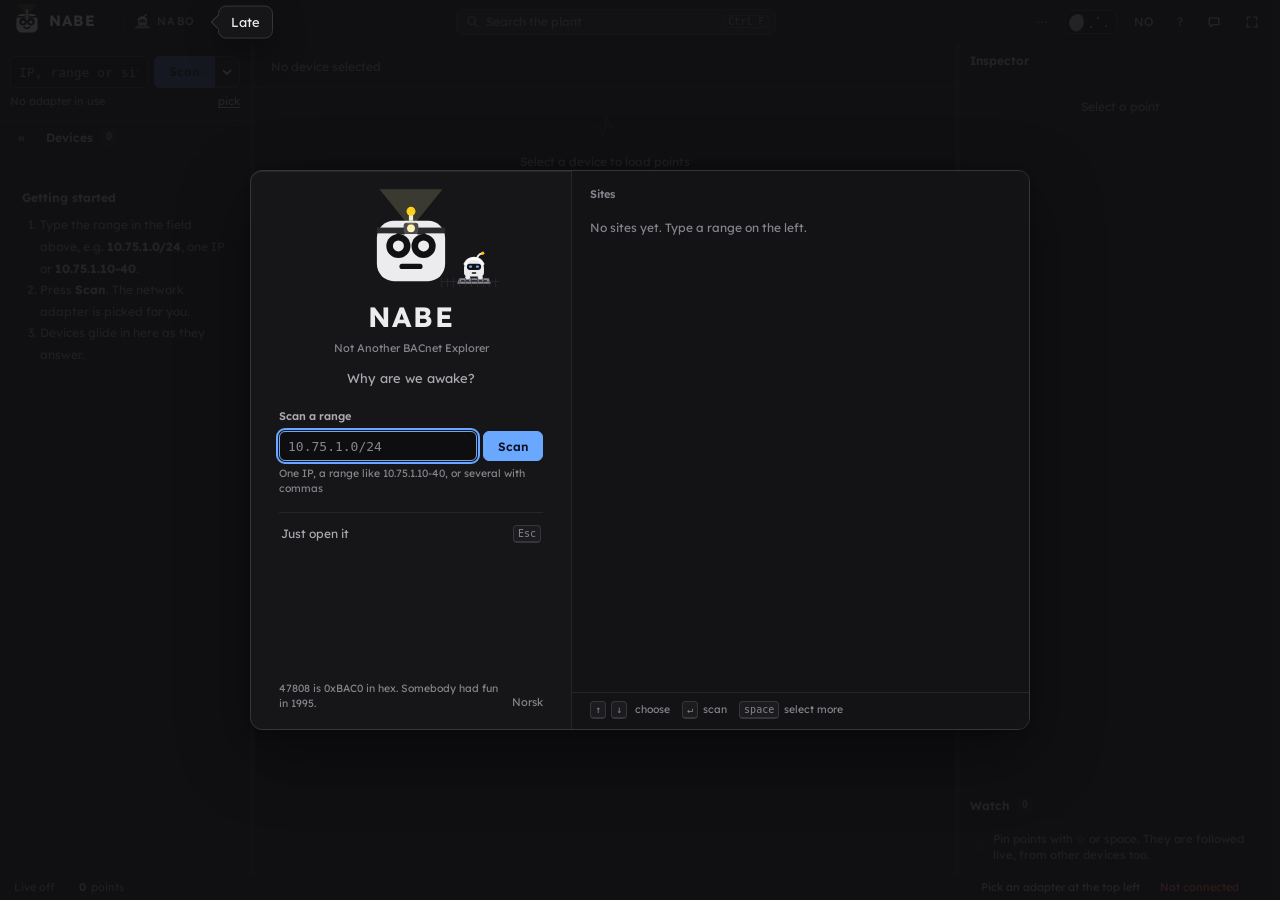
==== index.html @ 27b3718e "NABE 2.29: aggregat som går utenfor driftstid (ukeprogram mot driftspunkter), døde punkter (verdi ue" ====
<!doctype html>
<html lang="no" class="levfarge">
<head>
<meta charset="UTF-8">
<meta name="viewport" content="width=device-width,initial-scale=1">
<title>NABE · Not Another BACnet Explorer</title>
<script>try{var p=JSON.parse(localStorage.getItem('nm-bacnet-prefs'))||{},r=document.documentElement,v=p.fargesyn&&p.fargesyn!=='normal';if(v)r.setAttribute('data-fargesyn',p.fargesyn);if(typeof p.former==='boolean'?p.former:v)r.setAttribute('data-former','')}catch(e){}</script>
<link rel="icon" href="data:image/svg+xml,%3Csvg%20xmlns%3D%22http%3A//www.w3.org/2000/svg%22%20viewBox%3D%220%200%2032%2032%22%3E%3Cline%20x1%3D%2216%22%20y1%3D%226%22%20x2%3D%2216%22%20y2%3D%222.6%22%20stroke%3D%22%23ececee%22%20stroke-width%3D%221.6%22/%3E%3Ccircle%20cx%3D%2216%22%20cy%3D%222.4%22%20r%3D%221.9%22%20fill%3D%22%23ffc900%22/%3E%3Crect%20x%3D%223%22%20y%3D%226%22%20width%3D%2226%22%20height%3D%2223%22%20rx%3D%226.5%22%20fill%3D%22%23ececee%22/%3E%3Ccircle%20cx%3D%2211.2%22%20cy%3D%2215.6%22%20r%3D%224.6%22%20fill%3D%22%23111113%22/%3E%3Ccircle%20cx%3D%2220.8%22%20cy%3D%2215.6%22%20r%3D%224.6%22%20fill%3D%22%23111113%22/%3E%3Ccircle%20cx%3D%2211.2%22%20cy%3D%2212.9%22%20r%3D%222.1%22%20fill%3D%22%23ececee%22/%3E%3Ccircle%20cx%3D%2220.8%22%20cy%3D%2212.9%22%20r%3D%222.1%22%20fill%3D%22%23ececee%22/%3E%3Cline%20x1%3D%2212.6%22%20y1%3D%2223.4%22%20x2%3D%2219.4%22%20y2%3D%2223.4%22%20stroke%3D%22%23111113%22%20stroke-width%3D%222%22%20stroke-linecap%3D%22round%22/%3E%3C/svg%3E">
<link rel="stylesheet" href="/nabe.css">
</head>
<body>
<div id="linjelag" aria-hidden="true"></div>
<div class="app">

  <!-- Behind everything: the picture, then a dimming layer over it. Both are
       empty until the user puts something there. -->
  <div id="flylag" hidden></div>
  <div id="himmel" hidden>
    <div class="skjaer"></div>
    <div class="stjerner"></div>
    <div class="kropp"></div>
  </div>
  <div id="bgLag" hidden></div>
  <div id="bgScrim" hidden></div>

  <header class="topbar">
    <a class="brand" id="brandLink">
      <!-- The logo is injected by app.js only after /logo is confirmed to
           exist (drop logo.svg or logo.png next to server.py). Embedding
           the <img> here instead would flash its alt text whenever no file
           is installed. -->
      <span id="brandMark" class="brand-mark nabe-mark" title="Not Another BACnet Explorer"><svg class="nabe" viewBox="0 0 32 32" width="26" height="26" aria-hidden="true">
        <line x1="16" y1="6" x2="16" y2="2.6" class="nabe-ant"/>
        <circle cx="16" cy="2.4" r="1.7" class="nabe-led"/>
        <rect x="3" y="6" width="26" height="23" rx="6.5" class="nabe-boks"/>
        <g class="nabe-oyne">
          <circle cx="11.2" cy="15.6" r="4.6" class="nabe-oye"/>
          <circle cx="20.8" cy="15.6" r="4.6" class="nabe-oye"/>
          <g class="nabe-pupiller"><circle cx="11.2" cy="15.6" r="2.1"/><circle cx="20.8" cy="15.6" r="2.1"/></g>
          <ellipse cx="11.2" cy="15.6" rx="4.9" ry="4.9" class="nabe-lokk-v"/>
          <ellipse cx="20.8" cy="15.6" rx="4.9" ry="4.9" class="nabe-lokk-h"/>
        </g>
        <path d="M11 11.2 Q11.2 10.4 13.2 10.6 M18.8 10.6 Q20.8 10.4 21 11.2" class="nabe-lokk"/>
        <g class="nabe-briller"><rect x="5.6" y="12" width="9.6" height="6.4" rx="2.4"/><rect x="16.8" y="12" width="9.6" height="6.4" rx="2.4"/><rect x="15" y="13.6" width="2" height="1.2"/></g>
        <path d="M27.2 9.2 Q28.6 11.4 27.2 12.2 Q25.8 11.4 27.2 9.2 Z" class="nabe-svette"/>
        <path d="M12.6 23.4 Q16 23.4 19.4 23.4" class="nabe-munn"/>
        <text x="25" y="5" class="nabe-z">z</text>
        <g class="nabe-orer"><ellipse cx="11" cy="2.6" rx="1.9" ry="4.4" fill="var(--fg)"/><ellipse cx="21" cy="2.6" rx="1.9" ry="4.4" fill="var(--fg)"/><ellipse cx="11" cy="2.9" rx=".9" ry="3" fill="#f4a7b9"/><ellipse cx="21" cy="2.9" rx=".9" ry="3" fill="#f4a7b9"/></g>
        <g class="nabe-hatt"><path d="M10.5 7.2 L16 -2.4 L21.5 7.2 Z" fill="#6aa7ff"/><circle cx="16" cy="-2.6" r="1.4" fill="#ffc900"/><path d="M12.4 4.4 L19.6 4.4" stroke="#ffc900" stroke-width=".9"/></g>
        <g class="nabe-lue"><path d="M6 8.4 Q14 -3 25.6 7.2 Z" fill="#d8262e"/><rect x="5" y="7" width="22" height="2.6" rx="1.3" fill="#f2f2f2"/><circle cx="25.8" cy="6.2" r="1.8" fill="#f2f2f2"/></g>
        <g class="nabe-flagg"><rect x="16" y="0" width="7.6" height="5.2" fill="#ba0c2f"/><rect x="18.1" y="0" width="1.6" height="5.2" fill="#fff"/><rect x="16" y="1.8" width="7.6" height="1.6" fill="#fff"/><rect x="18.5" y="0" width=".8" height="5.2" fill="#00205b"/><rect x="16" y="2.2" width="7.6" height=".8" fill="#00205b"/></g>
        <g class="nabe-hoggtenner"><path d="M13.6 23.6 L14.4 25.6 L15.2 23.6 Z M16.8 23.6 L17.6 25.6 L18.4 23.6 Z" fill="var(--bg)"/></g>
        <path d="M7.8 17 Q11.2 12.4 14.6 17 M17.4 17 Q20.8 12.4 24.2 17" class="nabe-glad"/>
        <path d="M17.4 16.2 Q20.8 13.2 24.2 16.2" class="nabe-vinkoye"/>
        <g class="nabe-kinn"><ellipse cx="6.8" cy="21.4" rx="1.9" ry="1.1"/><ellipse cx="25.2" cy="21.4" rx="1.9" ry="1.1"/></g>
        <path d="M27 1.6 C27 0 24.8 -.2 24.8 1.4 C24.8 2.8 27 4 27 4.6 C27 4 29.2 2.8 29.2 1.4 C29.2 -.2 27 0 27 1.6 Z" class="nabe-hjerte"/>
        <text x="24" y="10" class="nabe-note">♪</text>
        <path d="M12.2 1.2 Q16 -2.6 19.8 1.2 M9.6 -.6 Q16 -6.4 22.4 -.6" class="nabe-radio"/>
        <circle cx="16" cy="24.4" r="2.6" class="nabe-tyggis"/>
        <text x="9" y="4" class="nabe-bit nabe-bit-a">0</text><text x="20.5" y="4" class="nabe-bit nabe-bit-b">1</text>
        <g class="nabe-stjerner"><path d="M5 3 L5.6 4.4 L7 5 L5.6 5.6 L5 7 L4.4 5.6 L3 5 L4.4 4.4 Z"/><path d="M27 3 L27.6 4.4 L29 5 L27.6 5.6 L27 7 L26.4 5.6 L25 5 L26.4 4.4 Z"/></g>
      </svg></span>
      <span class="brand-text"><b>NABE</b><span id="brandSub" hidden></span></span>
    </a>

    <div class="spacer"></div>
    <button type="button" id="tbSok" class="tb-sok" title="Søk i alle punkter på alle enheter som er lest (Ctrl+F)">
      <svg viewBox="0 0 16 16" aria-hidden="true"><circle cx="7" cy="7" r="4.6"/><path d="M10.4 10.4 L14 14"/></svg>
      <span class="tb-sok-tekst">Søk i anlegget</span><kbd>Ctrl F</kbd></button>
    <div class="spacer"></div>


    <div class="menu">
      <button id="toolsBtn" class="btn btn-icon" title="Mer">⋯</button>
      <!-- Commands only. Everything that changes how the tool behaves from now
           on lives in Innstillinger, because a dropdown you reopen to flip a
           switch is a settings window wearing the wrong clothes - and mixing
           the two is what made this list fourteen items long. -->
      <div id="toolsPop" class="menu-pop menu-right menu-to" hidden>
        <div class="menu-kol">
          <div class="menu-gruppe">Verktøy</div>
          <button id="oversiktBtn" class="menu-item">Anleggsoversikt…</button>
          <button id="besokBtn" class="menu-item">Siden sist…</button>
          <button id="rapportBtn" class="menu-item">Besøksrapport…</button>
          <button id="satBtn" class="menu-item">Idriftsettelse…</button>
          <button id="avvikBtn" class="menu-item">Avvik fra settpunkt…</button>
          <button id="forslagBtn" class="menu-item">Forslag til service…</button>
          <button id="schBtn" class="menu-item">Ukeprogram…</button>
          <button id="cmpBtn" class="menu-item">Sammenlign to enheter…</button>
          <button id="diagBtn" class="menu-item">Sjekk en adresse…<span class="menu-hint">Ctrl+D</span></button>
        </div>
        <div class="menu-kol">
          <div class="menu-gruppe">Overvåk</div>
          <button id="opptakBtn" class="menu-item">Opptak av punkter…</button>
          <button id="bakoverBtn" class="menu-item">Se bakover…</button>
          <button id="alarmhistBtn" class="menu-item">Mest alarmerende…</button>
          <button id="trafikkBtn" class="menu-item">Trafikklogg…</button>
          <button id="modbusBtn" class="menu-item">Modbus…</button>
          <button id="knxBtn" class="menu-item">KNX…</button>
          <div class="menu-gruppe menu-gruppe-2">Nett</div>
          <button id="kartBtn" class="menu-item">Topologi…</button>
          <button id="rescanNow" class="menu-item">Søk etter enheter nå</button>
          <button id="reconnBtn" class="menu-item" title="Binder hvert kort som er i bruk på nytt, uten å miste de andre anleggene">Koble til på nytt</button>
        </div>
        <div class="menu-fot">
          <button id="wlogBtn" class="menu-item">Skrivelogg</button>
          <button id="simBtn" class="menu-item">Simulator…</button>
          <button id="stotteBtn" class="menu-item">Støttepakke…</button>
          <button id="colsBtn" class="menu-item">Kolonner…</button>
          <button id="gardBtn" class="menu-item" title="Klær til NABE og NABO, låst opp av arbeid">Garderobe…</button>
          <button id="temaBtn" class="menu-item menu-tung">Innstillinger…<span class="menu-hint">Ctrl+,</span></button>
        </div>
      </div>
    </div>
    <button id="themeBtn" class="theme-tgl" title="Bytt mellom mørk og lys visning" aria-label="Bytt visning"><i></i></button>
    <button id="langBtn" class="btn btn-icon" title="Switch to English" aria-label="Switch to English">EN</button>
    <button id="helpBtn" class="btn btn-icon" title="Hurtigtaster">?</button>
    <button id="sporBtn" class="btn btn-icon" title="Spør NABE (Ctrl+J)"><svg viewBox="0 0 16 16" aria-hidden="true"><path d="M2.5 3.5h11v7.5H7l-3 2.5V11H2.5z"/></svg></button>
    <button id="fullBtn" class="btn btn-icon" title="Fullskjerm (F11)" aria-pressed="false"><svg viewBox="0 0 16 16" aria-hidden="true"><path class="full-ut" d="M2.5 6V2.5H6M10 2.5h3.5V6M13.5 10v3.5H10M6 13.5H2.5V10"/><path class="full-inn" d="M6 2.5V6H2.5M13.5 6H10V2.5M10 13.5V10h3.5M2.5 10H6v3.5"/></svg></button>
  </header>

  <!-- Weekly schedule, laid out like a Niagara scheduler -->
  <div id="schOverlay" class="gs-overlay" role="dialog" aria-modal="true" hidden>
    <div class="gs-modal" style="max-width:1120px">
      <div class="gs-head">
        <span style="font-size:13px;font-weight:600">Ukeprogram</span>
        <span id="schCount" class="gs-meta" style="border:none;padding:0"></span>
        <button class="gs-close" style="margin-left:auto" onclick="closeSchedules()"><span class="lbl">Lukk</span> ✕</button>
      </div>
      <div id="schMeta" class="gs-meta"></div>
      <div class="sch-split">
        <div class="sch-side">
          <input id="schFilter" class="field sch-filter" type="search"
                 placeholder="Filtrer ur…" autocomplete="off">
          <div id="schTabs" class="sch-list"></div>
        </div>
        <div class="sch-main">
          <div id="schBody" class="gs-results sch-grid"></div>
          <div id="schEdit" class="wk-edit" hidden></div>
        </div>
      </div>
    </div>
  </div>

  <!-- EDE comparison result -->
  <div id="raportOverlay" class="gs-overlay" role="dialog" aria-modal="true" hidden>
    <div class="gs-modal" style="max-width:820px">
      <div class="gs-head">
        <span id="rapTittel" style="font-size:13px;font-weight:600">Rapport</span>
        <button class="btn" id="rapKopi" style="margin-left:auto">Kopier</button>
        <button class="gs-close" onclick="closeRapport()"><span class="lbl">Lukk</span> ✕</button>
      </div>
      <div id="rapBody" class="gs-results rapport"></div>
    </div>
  </div>

  <div id="cmpOverlay" class="gs-overlay" role="dialog" aria-modal="true" hidden>
    <div class="gs-modal" style="max-width:980px">
      <div class="gs-head">
        <span style="font-size:13px;font-weight:600">Sammenlikn to enheter</span>
        <button class="gs-close" style="margin-left:auto" onclick="closeSammenlign()"><span class="lbl">Lukk</span> ✕</button>
      </div>
      <div class="cmp-velg">
        <select id="cmpA" class="field"></select>
        <span class="cmp-mot">mot</span>
        <select id="cmpB" class="field"></select>
        <label class="cmp-bare"><input type="checkbox" id="cmpBareUlike" checked> Bare det som er ulikt</label>
      </div>
      <div id="cmpMeta" class="gs-meta"></div>
      <div id="cmpBody" class="gs-results"></div>
    </div>
  </div>

  <div id="edeOverlay" class="gs-overlay" role="dialog" aria-modal="true" hidden>
    <div class="gs-modal" style="max-width:860px">
      <div class="gs-head">
        <span style="font-size:13px;font-weight:600">EDE mot anlegg</span>
        <button class="gs-close" style="margin-left:auto" onclick="closeEde()"><span class="lbl">Lukk</span> ✕</button>
      </div>
      <div id="edeMeta" class="gs-meta"></div>
      <div id="edeBody" class="gs-results"></div>
    </div>
  </div>

  <!-- Search across every device opened this session -->
  <div id="cmdOverlay" class="gs-overlay" role="dialog" aria-modal="true" hidden>
    <div class="gs-modal" style="max-width:560px">
      <div class="gs-head">
        <input id="cmdInput" class="gs-input" type="text" placeholder="Søk etter handling eller enhet…" autocomplete="off">
        <button class="gs-close" onclick="closeCmd()"><span class="lbl">Lukk</span> ✕</button>
      </div>
      <div id="cmdSeg" class="cmd-seg">
        <button class="cmd-segk sel" data-seg="alt">Alt</button>
        <button class="cmd-segk" data-seg="handling">Handlinger</button>
        <button class="cmd-segk" data-seg="punkt">Punkter</button>
        <button class="cmd-segk" data-seg="enhet">Enheter</button>
      </div>
      <div id="cmdList" class="cmd-list"></div>
      <div class="cmd-foot"><span><kbd>↑</kbd><kbd>↓</kbd> velg</span><span><kbd>Enter</kbd> kjør</span><span><kbd>Esc</kbd> lukk</span></div>
    </div>
  </div>

  <div id="colsOverlay" class="gs-overlay" role="dialog" aria-modal="true" hidden>
    <div class="gs-modal" style="max-width:380px">
      <div class="gs-head">
        <b style="font-size:13px">Kolonner</b>
        <button class="gs-close" onclick="closeCols()"><span class="lbl">Lukk</span> ✕</button>
      </div>
      <div class="gs-meta">Dra for å endre rekkefølge. Overskriftene i tabellen er uendret.</div>
      <div id="colsList" class="cols-list"></div>
      <div class="cols-foot">
        <span class="cols-hint">Punktnavn forkortes av/på i ⋯-menyen.</span>
        <button id="colsReset" class="btn">Tilbakestill</button>
      </div>
    </div>
  </div>

  <div id="gsOverlay" class="gs-overlay" role="dialog" aria-modal="true" hidden>
    <div class="gs-modal">
      <div class="gs-head">
        <input id="gsInput" class="gs-input" type="text" placeholder="Søk i punkter, enheter og handlinger…" autocomplete="off">
        <button class="gs-close" onclick="closeGlobal()"><span class="lbl">Lukk</span> ✕</button>
      </div>
      <div id="gsChips" class="gs-chips"></div>
      <div id="gsMeta" class="gs-meta"></div>
      <div id="gsResults" class="gs-results"></div>
    </div>
  </div>

  <!-- Zoom view: one value, readable from across a plant room while you
       stand at the panel. Borrowed from BACeye's "Zoom Display". -->
  <!-- Appearance -->
  <div id="temaOverlay" class="gs-overlay" role="dialog" aria-modal="true" hidden>
    <div class="gs-modal" style="max-width:760px">
      <div class="gs-head">
        <span style="font-size:13px;font-weight:600">Innstillinger</span>
        <span id="temaModus" class="gs-meta" style="border:none;padding:0"></span>
        <button class="gs-close" style="margin-left:auto" onclick="closeTema()"><span class="lbl">Lukk</span> ✕</button>
      </div>
      <div class="gs-meta">Endringer vises med en gang og lagres på denne maskinen. Lys og mørk visning huskes hver for seg.</div>
      <div class="sett-faner" role="tablist">
        <button class="sett-fane sel" data-fane="oppsett" role="tab">Oppsett</button>
        <button class="sett-fane" data-fane="utseende" role="tab">Utseende</button>
      </div>

      <!-- Moved here from the overflow menu, markup and ids intact so the
           existing handlers and state sync keep working untouched. What
           changed is that each one now has room to say what it does. -->
      <div id="settOppsett" class="gs-results" style="padding:14px">
        <div class="sett-gruppe"><div class="tema-tittel">Tabellen</div>
          <button id="denseBtn" class="sett-rad bryter" role="switch">Tett visning
            <small>Flere rader på skjermen, mindre luft</small>
            <span id="denseState" class="menu-state"></span></button>
          <button id="shortBtn" class="sett-rad bryter" role="switch">Forkort punktnavn
            <small>Skjuler den delen av navnet alle punkter deler</small>
            <span id="shortState" class="menu-state"></span></button>
          <button id="allTypesBtn" class="sett-rad bryter" role="switch">Objekttyper i tabellen
            <small>Ta med trendlogger, programmer og enhetsobjektet</small>
            <span id="allTypesState" class="menu-state"></span></button>
          <button id="flatBtn" class="sett-rad">Flat linje
            <small>Markerer analoge innganger som ikke har beveget seg</small>
            <span id="flatState" class="menu-state"></span></button>
        </div>
        <div class="sett-gruppe"><div class="tema-tittel">Enhetslista</div>
          <button id="groupBtn" class="sett-rad">Grupper enheter
            <small>Etter nett når flere er skannet, ellers etter leverandør</small>
            <span id="groupState" class="menu-state"></span></button>
          <button id="autoSokBtn" class="sett-rad bryter" role="switch">Søk ved oppstart
            <small>Skanner kabelen inn i anlegget, eller anlegget du var på sist, når NABE åpnes</small>
            <span id="autoSokState" class="menu-state"></span></button>
          <button id="kortAutoBtn" class="sett-rad bryter" role="switch">Velg nettverkskort automatisk
            <small>Hver adresse går ut av kortet den rutes gjennom, flere kort samtidig. Av: alt går ut av kortet du velger</small>
            <span id="kortAutoState" class="menu-state"></span></button>
          <button id="preBtn" class="sett-rad bryter" role="switch">Forhåndsles enheter
            <small>Leser de andre enhetene i bakgrunnen etter et skann</small>
            <span id="preState" class="menu-state"></span></button>
          <button id="rescanBtn" class="sett-rad bryter" role="switch">Overvåk nettet
            <small>Søker jevnlig etter enheter som faller inn og ut</small>
            <span id="rescanState" class="menu-state"></span></button>
        </div>
        <div class="sett-gruppe"><div class="tema-tittel">Bevegelse</div>
          <button id="motionBtn" class="sett-rad bryter" role="switch">Animasjoner
            <small>Menyer, dialoger, temabytte og NABE selv beveger seg. Følger
              Windows til du velger her</small>
            <span id="motionState" class="menu-state"></span></button>
          <button id="pekerBtn" class="sett-rad">Peker
            <small>Velg peker i garderoben</small>
            <span id="pekerState" class="menu-state"></span></button>
        </div>
        <div class="sett-gruppe ki-gruppe"><div class="tema-tittel">Lokal KI</div>
          <button id="kiBtn" class="sett-rad">Spør NABE med lokal KI
            <small>Formulerer svar ut fra oppslagsverket. Kjører på denne PC-en, og laster ned 5 GB</small>
            <span id="kiState" class="menu-state"></span></button>
        </div>
        <div class="sett-gruppe"><div class="tema-tittel">Skriving</div>
          <button id="roBtn" class="sett-rad bryter" role="switch">Lesemodus
            <small>Blokkerer all skriving til anlegget</small>
            <span id="roState" class="menu-state"></span></button>
        </div>
      </div>

      <div id="temaBody" class="gs-results" style="padding:14px" hidden></div>
      <div class="tema-foot">
        <span>
          <button class="btn" id="temaImport">Hent fra fil</button>
          <button class="btn" id="temaEksport">Lagre til fil</button>
        </span>
        <button class="btn" id="temaNullstill">Tilbakestill alt</button>
      </div>
    </div>
  </div>


  <div id="diagOverlay" class="gs-overlay" role="dialog" aria-modal="true" aria-label="Sjekk en adresse" hidden>
    <div class="gs-modal diag-modal">
      <div class="gs-head">
        <b>Sjekk en adresse</b>
        <button id="diagClose" class="gs-close" title="Lukk (Esc)">✕</button>
      </div>
      <div class="diag-topp">
        <input id="diagIp" class="field" placeholder="192.168.40.213"
               autocomplete="off" spellcheck="false"
               title="IP-adressen til enheten du står ved">
        <button id="diagKjor" class="btn primary">Sjekk</button>
      </div>
      <div id="diagSteg" class="diag-steg"></div>
      <div id="diagSvar" class="diag-svar" hidden></div>
    </div>
  </div>

  <div id="zoomOverlay" class="zoom-overlay" role="dialog" aria-modal="true" hidden>
    <div class="zoom-card">
      <button id="zoomClose" class="zoom-x" title="Lukk (Esc)" aria-label="Lukk">✕</button>
      <div id="zoomName" class="zoom-name"></div>
      <div id="zoomDesc" class="zoom-desc"></div>
      <div id="zoomVal" class="zoom-val">—</div>
      <div id="zoomMeta" class="zoom-meta"></div>
    </div>
  </div>

  <div id="helpPop" class="help-pop" hidden>
    <div class="help-title">Hurtigtaster</div>
    <dl class="help-list">
      <dt>/</dt><dd>Søk i punkter</dd>
      <dt>↑ ↓</dt><dd>Bla mellom punkter</dd>
      <dt>PgUp PgDn</dt><dd>Hopp 15 punkter</dd>
      <dt>Mellomrom</dt><dd>Fest punkt til overvåking</dd>
      <dt>L</dt><dd>Live av/på</dd>
      <dt>Z</dt><dd>Zoom: stor visning av valgt punkt</dd>
      <dt>Dobbeltklikk på verdi</dt><dd>Skriv til et skrivbart punkt, bekreftelsen kommer som vanlig</dd>
      <dt>Ctrl+.</dt><dd>Handlinger for punktet du staar på</dd>
      <dt>F6</dt><dd>Neste rute: enheter, punkter, overvåking</dd>
      <dt>Ctrl+1/2/3</dt><dd>Rett til en rute</dd>
      <dt>g d / g p / g o / g s</dt><dd>Gå til enheter, punkter, overvåking, søk</dd>
      <dt>?</dt><dd>Denne lista</dd>
      <dt>Ctrl+K</dt><dd>Kommandopalett: alt verktøyet kan gjøre, ett søkefelt</dd>
      <dt>Ctrl+F</dt><dd>Søk i alle enheter samtidig</dd>
      <dt>Ctrl+L</dt><dd>Hopp til skannefeltet</dd>
      <dt>Ctrl+J</dt><dd>Spør NABE</dd>
      <dt>Ctrl+,</dt><dd>Innstillinger</dd>
      <dt>N</dt><dd>Åpne NABO, naboen</dd>
      <dt>Ctrl-klikk</dt><dd>Velg enkeltrad · Shift for område · Ctrl+A alle</dd>
      <dt>Esc</dt><dd>Lukk</dd>
    </dl>
    <div class="help-title" style="margin-top:10px">Slik bruker du den</div>
    <ol class="help-steps">
      <li>Skriv en IP, et område eller navnet på et anlegg øverst til venstre. NABE velger nettverkskort selv.</li>
      <li>Trykk Enter eller Skann. Anlegg du har vært på står under feltet.</li>
      <li>Klikk en enhet for å laste punktene.</li>
      <li>Klikk et punkt for detaljer, trend og skriving.</li>
    </ol>
    <div class="help-credit">NABE · Not Another BACnet Explorer · Martin Lillebø</div>
  </div>

  <div id="backendWarn" class="backend-warn" hidden></div>
  <div id="portWarn" class="backend-warn port-warn" hidden></div>

  <div class="workspace">

    <aside class="pane pane-devices">
      <!-- Radaren ligger i sitt eget lag som klipper seg selv, ikke paa panelet.
           Panelet kan ikke faa overflow:hidden - da forsvinner menyene som
           spretter ut av det. -->
      <div class="scanbox">
      <select id="localAddr" class="field" style="max-width:210px" title="Nettverkskortet forespørslene sendes fra">
        <option value="">Laster nettverkskort…</option>
      </select>
      <datalist id="kjenteOmrader"></datalist>
      <input id="rangeInput" class="field" list="kjenteOmrader" style="width:148px" placeholder="10.75.1.0/24, …" title="Ett eller flere IP-områder: 10.75.1.0/24, én IP, eller 10.75.1.10-40. Skill dem med komma, semikolon eller mellomrom, de skannes etter tur inn i én liste. I BBMD-modus: IP-en til byggets BBMD."
             autocomplete="off">
      <button id="diagKjapp" class="btn diag-kjapp" type="button" tabindex="-1">Sjekk én</button>
      <select id="modeSel" class="field" title="Auto: Who-Is på eget subnett, grundig sweep over VPN og rutet nett. BBMD: skriv IP-en til byggets BBMD og få hele bygget - også MS/TP bak rutere - uten å treffe nabobyggene på samme VPN.">
        <option value="auto">Auto</option>
        <option value="bbmd">BBMD: via én IP</option>
        <option value="unicast_sweep">Sweep: grundig</option>
        <option value="unicast_fast">Sweep: rask</option>
        <option value="broadcast">Who-Is</option>
      </select>
      <button id="scanBtn" class="btn primary" disabled>Skann</button>
      <div id="omrForslag" class="omr-forslag" hidden></div>
      <div class="skann-linje" aria-hidden="true"></div>
    </div>
      <div class="pane-head">Enheter <span id="devCount" class="count">0</span>
        <button id="devRescan" class="dev-rescan" type="button" hidden title="Søk etter enheter nå" aria-label="Søk etter enheter nå"><svg width="13" height="13" viewBox="0 0 24 24" fill="none" stroke="currentColor" stroke-width="2" stroke-linecap="round" stroke-linejoin="round" aria-hidden="true"><path d="M21 12a9 9 0 1 1-2.6-6.4"/><path d="M21 3v6h-6"/></svg></button>
        <input id="devSok" class="dev-sok" type="search" placeholder="Finn enhet" autocomplete="off" spellcheck="false"
               title="Navn, IP eller instans. Enter åpner den første." hidden></div>
      <div id="dupWarn" class="dup-warn" hidden></div>
      <div id="protFilter" class="prot-filter" role="group" aria-label="Vis protokoll" hidden></div>
      <div id="devList" tabindex="-1" class="pane-body">
        <div class="empty">
          <svg width="26" height="26" viewBox="0 0 24 24" fill="none" stroke="currentColor" stroke-width="1.5"><rect x="2" y="6" width="20" height="12" rx="2"/><path d="M6 10h.01M10 10h.01"/></svg>
          <div>Ingen enheter</div>
          <div style="font-size:11px;margin-top:3px">Koble til og skann et IP-område</div>
        </div>
      </div>
    </aside>

    <div class="splitter" data-pane="devices" title="Dra for å endre bredde · dobbeltklikk for å nullstille"></div>

    <main class="pane pane-main">
      <div id="ctxBar" class="ctx-bar"><span class="ctx-empty">Ingen enhet valgt</span></div>
      <div id="filterChips" class="filter-chips" hidden></div>
      <div class="filterbar" hidden>
        <input id="q" class="field" placeholder="Søk… (/): flere ord = alle må treffe"
               title="Mellomrom betyr og: KG32 RT601 finner alle RT601 på KG32.  -ord utelater.  &quot;to ord&quot; søker som frase.">
        <select id="typeSel" class="field"><option value="">Alle typer</option></select>

        <div class="menu">
          <button id="filtBtn" class="btn">Filter</button>
          <div id="filtPop" class="menu-pop" hidden>
            <button class="menu-item" data-flag="in-alarm">Kun i alarm <span class="menu-state"></span></button>
            <button class="menu-item" data-flag="fault">Kun med feil <span class="menu-state"></span></button>
            <button class="menu-item" data-flag="overridden">Kun overstyrte <span class="menu-state"></span></button>
            <button class="menu-item" data-flag="out-of-service">Kun ute av drift <span class="menu-state"></span></button>
            <button id="fWrit" class="menu-item">Kun skrivbare <span class="menu-state"></span></button>
            <button id="fDiff" class="menu-item">Kun endret siden snapshot <span class="menu-state"></span></button>
            <button id="fMedVerdi" class="menu-item">Bare med verdi <span class="menu-state"></span></button>
          </div>
        </div>

        <button id="sysBtn" class="btn" type="button" title="Grupper punktene etter system - 360.003, 320.001 ...">System</button>
        <div class="menu">
          <button id="visBtn" class="btn" title="Lagrede visninger: filter, sortering og kolonner under ett navn">Visninger</button>
          <div id="visPop" class="menu-pop" hidden></div>
        </div>

        <div class="spacer"></div>

        <button id="reloadBtn" class="btn btn-icon" disabled title="Les punktene fra enheten på nytt">⟳</button>
<div class="live-grp">
                <button id="pollBtn" class="btn" disabled title="Start/stopp live-oppdatering (L)">Live av</button>
        <select id="pollInt" class="field" title="Intervall">
          <option value="1000">1s</option><option value="2000" selected>2s</option>
          <option value="5000">5s</option><option value="10000">10s</option>
        </select>
        <select id="covModus" class="field" title="Hvordan live leser fra BACnet-enheter. Auto: enheten sier fra selv når en verdi endrer seg (COV), og de som ikke kan det leses med intervallet. Poll: alt leses med intervallet.">
          <option value="auto" selected>COV</option><option value="poll">Poll</option>
        </select>
        </div>

        <div class="menu">
          <button id="expBtn" class="btn" disabled>Eksport</button>
          <div id="expPop" class="menu-pop menu-right" hidden>
            <div class="menu-gruppe">Siden sist</div>
            <button id="snapBtn" class="menu-item">Ta snapshot</button>
            <button id="rapSnapBtn" class="menu-item">Endret siden snapshot…</button>
            <div class="menu-sep"></div>
            <div class="menu-gruppe">Rapport og eksport</div>
            <button id="rapOktBtn" class="menu-item">Sesjonsrapport…</button>
            <button id="csvBtn" class="menu-item">CSV…</button>
            <button id="edeBtn" class="menu-item">EDE 2.3…</button>
            <button id="varBtn" class="menu-item" title="Tagger og Variabel-fil for NTI-import i Niagara, fra anlegget og EDE-filer">NABO · tagger og Variabel-fil…</button>
            <div class="menu-sep"></div>
            <button id="edeCmpBtn" class="menu-item">Sammenlign med EDE-fil…</button>
          </div>
        </div>
      </div>
      <div id="selBar" class="selbar" hidden>
        <span id="selCount" class="selbar-count">0 valgt</span>
        <span class="selbar-hint">Ctrl-klikk for enkeltrader, Shift for område, Ctrl+A for alle</span>
        <div class="spacer"></div>
        <select id="selPri" class="field" style="flex:0 0 84px" title="Prioritet som frigis" hidden></select>
        <button id="selRel" class="btn" title="Skriv Null til valgt prioritet på alle markerte punkter" hidden>⏏ Frigi</button>
        <button id="selPin" class="btn">☆ Fest</button>
        <button id="selCopy" class="btn">⧉ Kopier</button>
        <button id="selClear" class="btn">Tøm utvalg</button>
      </div>
      <div id="punktrull" aria-hidden="true"></div>
      <div id="pointsWrap" class="pane-body" tabindex="-1" style="scroll-timeline:--punktrull block">
        <div class="empty">
          <svg width="26" height="26" viewBox="0 0 24 24" fill="none" stroke="currentColor" stroke-width="1.5"><path d="M3 12h4l3 8 4-16 3 8h4"/></svg>
          <div>Velg en enhet for å laste punkter</div>
        </div>
      </div>
    </main>

    <div class="splitter" data-pane="side" title="Dra for å endre bredde · dobbeltklikk for å nullstille"></div>

    <aside class="pane pane-side">
      <div class="pane-head">Inspektør</div>
      <div id="inspector" class="pane-body">
        <div class="empty" style="padding:20px 16px">Velg et punkt</div>
      </div>
      <div class="pane-head" style="border-top:1px solid var(--line)">
        Overvåking <span id="watchCount" class="count">0</span>
        <div class="spacer"></div>
        <div class="watch-verktoy" hidden>
          <button id="watchExport" class="btn btn-icon" title="Eksporter loggede verdier som CSV">⭳</button>
          <button id="watchClear" class="btn btn-icon" title="Tøm overvåkingslista">Tøm</button>
        </div>
      </div>
      <div id="festlag" aria-hidden="true"></div>
      <div id="watchList" tabindex="-1">
        <div class="empty" style="padding:16px">Fest punkter med ☆ for å følge dem live på tvers av enheter</div>
      </div>
    </aside>

  </div>

  <footer class="statusbar">
    <div class="sb-item"><span id="sbLive">Live av</span></div>
    <div class="sb-item"><b id="sbDev">—</b> enhet</div>
    <div class="sb-item"><b id="sbPts">0</b> punkter</div>
    <div class="sb-item"><b id="sbShown">0</b><span id="sbShownTot" class="sb-tot"></span> vist</div>
    <div class="sb-item" id="sbRescan" hidden></div>
    <div class="sb-item" id="sbPre" hidden></div>
    <div class="sb-item" id="sbSnap"></div>
    <div class="spacer"></div>
    <div class="sb-item" id="sbMsg" role="status" aria-live="polite"></div>
    <div id="conn" class="conn sb-item"><span id="connText"></span><code id="connAddr"></code></div>
  </footer>

</div>
<input id="edeFile" type="file" accept=".csv,.txt" hidden>
<div id="naboOverlay" class="gs-overlay nabo-overlay" role="dialog" aria-modal="true" aria-label="NABO" hidden></div>
<script src="/js/nabe-skrift.js"></script>
<script src="/app.js"></script>
<script src="/js/nabe-start.js"></script>
<script src="/js/nabe-verktoy.js"></script>
<script src="/js/nabe-felt.js"></script>
<script src="/js/nabe-moro.js"></script>
<script src="/js/nabe-figur.js"></script>
<script src="/js/nabe-finn.js"></script>
<script src="/js/nabe-skann.js"></script>
<script src="/js/nabe-anlegg.js"></script>
<script src="/js/nabe-bunn.js"></script>
<script src="/js/nabe-graf.js"></script>
<script src="/js/nabe-tunnel.js"></script>
<script src="/js/nabe-sammen.js"></script>
<script src="/js/nabe-flyt.js"></script>
<script src="/js/nabo.js"></script>
<script src="/js/nabo-brodre.js"></script>
<script src="/js/nabo-fasit.js"></script>
<script src="/js/nabe-peker.js"></script>
<script src="/js/nabe-pekere.js"></script>
<script src="/js/nabe-garderobe.js"></script>
<script src="/js/nabe-opptak.js"></script>
<script src="/js/nabe-trafikk.js"></script>
<script src="/js/nabe-forslag.js"></script>
<script src="/js/nabe-nett.js"></script>
<script src="/js/nabe-alarmhist.js"></script>
<script src="/js/nabe-grenser.js"></script>
<script src="/js/nabe-sat.js"></script>
<script src="/js/nabe-stotte.js"></script>
<script src="/js/nabe-kart-eksport.js"></script>
<script src="/js/nabe-storm.js"></script>
<script src="/js/nabe-regler.js"></script>
<script src="/js/nabe-drift.js"></script>
<script src="/js/nabe-punktlogg.js"></script>
<script src="/js/nabe-modbus.js"></script>
<script src="/js/nabe-knx.js"></script>
<script src="/js/nabe-protokoller.js"></script>
<script src="/js/nabe-rediger.js"></script>
<script src="/js/nabe-besok.js"></script>
<script src="/js/nabe-skjema-ordbok.js"></script>
<script src="/js/nabe-skjema.js"></script>
<script src="/js/nabe-flater.js"></script>
<script src="/js/nabe-runde.js"></script>
<script src="/js/nabe-kart.js"></script>
<script src="/js/nabe-syn.js"></script>
<script src="/js/nabe-raad.js"></script>
<script src="/js/nabe-dialoger-innhold.js"></script>
<script src="/js/nabe-dialoger-mer.js"></script>
<script src="/js/nabe-dialoger.js"></script>
<script src="/js/nabe-tilbehor.js"></script>
<script src="/js/nabe-fortsett.js"></script>
<script src="/js/nabe-simulator.js"></script>
<script src="/js/nabe-oppdatering.js"></script>
<script src="/js/nabe-flagg.js"></script>
<script src="/js/nabe-bakover.js"></script>
<script src="/js/nabe-kunnskap.js"></script>
<script src="/js/nabe-spor.js"></script>
</body>
</html>
---- nabe.css ----
/* NABE - the stylesheet. It lived inside index.html until 1.66. */
:root{
  /* Without this the browser assumes a light page and draws every native
     control to match: the select's drop-down list, the number spinners and
     the scrollbars all came out white on a dark UI. This is the one property
     that fixes all of them at once, and it has to follow the theme. */
  color-scheme:dark; --r-sm:2px; --r-pill:var(--r-sm);
  /* Small uppercase labels are the one place tracking earns its keep: it is
     what makes a label read as a panel heading rather than shrunken text. */
  --spor:.14em;
  --err-fg:#ffb4a8;   /* dodgerBlue, per guide */
  --live:#2dd4bf;                            /* live stream, not a status */
  --ok:#0ac80a;                              /* guide: på / driftsindikasjon */
  --warn:#ffc900;                            /* guide: unormal tilstand */
  --err:#ff6b57;                             /* guide red, lifted for dark */
  --adjust:#ff8c00; --nm-red:#ff3a20;
  --row:26px;}

/* Light mode is not the dark palette inverted - the status colours were
   tuned for a dark background and every one of them fails on a light one:
   measured against #f4f6f8 they came in between 1.42:1 (yellow) and 2.99:1
   (blue), where 4.5:1 is the floor for text.

   So the hues are kept and the lightness moved. That lands closer to the SD
   design guide than the dark theme can be, since the guide is written for a
   whiteSmoke background in the first place - red goes back towards the
   guide's own red rather than the lifted one dark mode needs.

   Every value below is measured: the lowest text contrast in this theme is
   4.5:1, against the lightest surface it is ever drawn on. */
:root[data-theme="light"]{
  color-scheme:light;
  --err-fg:#b81200;
  --live:#0a7d72;
  --ok:#077a07;
  --warn:#8a6400;
  --err:#d81400;
  --adjust:#a85800;}
/* Surfaces that were tinted for dark need their own light values: an alpha
   tint designed to lift off near-black turns muddy over white. */
:root[data-theme="light"] .selbar{background:rgba(15,111,209,.07)}
:root[data-theme="light"] .dup-warn{background:rgba(138,100,0,.08);border-bottom-color:rgba(138,100,0,.30)}
:root[data-theme="light"] .dup-warn.severe{background:rgba(216,20,0,.07);border-bottom-color:rgba(216,20,0,.28)}
/* Chip tints: measured on white, .10 left the red chip at 4.41:1. Lighter
   tint, more contrast for the number on it. */
:root[data-theme="light"] .dev-flag.bad{background:#fdeeec}
:root[data-theme="light"] .dev-flag.warn{background:#faf3e2}
:root[data-theme="light"] .dev-seen.borte{background:rgba(138,100,0,.07)}
/* Brand colours do not survive a white background as text: Schneider lands at
   2.09:1, WAGO at 2.12, Tridium at 2.43. So in light mode the vendor name is
   read in the normal text colour and the brand keeps the bar beside it, which
   is a shape rather than something you have to read - darkened enough to stay
   visible without becoming a different colour. */
:root[data-theme="light"] .vgroup.av .vgroup-head{color:var(--fg-3)}
:root[data-theme="light"] .vgroup-bar,
:root[data-theme="light"] .vendor i{filter:brightness(.72) saturate(1.1)}
/* No fill on light: even at 4% the tint pulled the red badge to 4.5:1, and
   the border alone carries the shape just as well. */
:root[data-theme="light"] .ctx-stat.bad{background:none;border-color:rgba(216,20,0,.45)}
:root[data-theme="light"] .ctx-stat.warn{background:none;border-color:rgba(138,100,0,.45)}
/* (Original edition: the top bar was a brand surface in both themes, with
   light-on-dark controls. Light-mode rules must therefore stay out of it —
   this one was written unscoped and turned the search fields into white
   blocks with white text on the blue bar. */
:root[data-theme="light"] .field:not(.topbar .field){background:#fff}
:root[data-theme="light"] .note-field{background:#fff}
:root[data-theme="light"] tbody tr:nth-child(even){background:rgba(0,0,0,.016)}
:root[data-theme="light"] .btn.primary:not(.topbar .btn){}
/* On the brand-blue top bar the controls keep their light-on-dark treatment
   in both themes - the bar itself does not change colour. */
:root[data-theme="light"] .menu-pop,
:root[data-theme="light"] .gs-modal{box-shadow:0 10px 30px rgba(20,30,45,.18)}
:root[data-theme="light"] ::-webkit-scrollbar-thumb{background:#c8d1db;border-color:var(--bg)}
:root[data-theme="light"] ::-webkit-scrollbar-thumb:hover{background:#aeb9c6}
:root[data-theme="light"] .type-tag{background:var(--raised)}
:root[data-theme="light"] .cmd-item[aria-selected="true"]{color:#0b4f96}
:root[data-theme="light"] .btn.on:not(.topbar .btn),:root[data-theme="light"] .menu-item.on,:root[data-theme="light"] .btn.has-active:not(.topbar .btn){color:#0b4f96}

:root[data-theme="light"] .dev.sel .dev-ip,:root[data-theme="light"] .dev.sel .vendor span{color:var(--fg-2)}

/* Theme switch: a two-state slider rather than a button whose label has to
   explain which mode you are in or about to enter. */
/* The switch is a small sky.

   It was a white dot that slid twenty pixels. Now the track holds a night and
   a day, and the two bodies travel as a pair: the moon slides out to the right
   as the sun comes in from the left, so the switch reads as time passing
   rather than as a setting being flipped. Stars fade with the night; a
   daylight wash comes up under the sun.

   Everything moves on transform and opacity, and the whole thing is one
   button 52px wide - it costs nothing to have it be nice. */
.theme-tgl{
  position:relative;flex:0 0 auto;width:52px;height:24px;border-radius:var(--radius);
  background:var(--sunken);
  border:1px solid var(--line-2);
  cursor:pointer;padding:0;overflow:hidden;
  transition:background 480ms ease, border-color 480ms ease;
}
.theme-tgl:hover{border-color:var(--fg-3)}
.theme-tgl:focus-visible{outline:2px solid var(--accent);outline-offset:2px}
:root[data-theme="light"] .theme-tgl{
  background:var(--sunken);border-color:var(--line-2);
}

/* Stars: three dots on the night side, gone by day. */
.theme-tgl::before{
  content:'';position:absolute;inset:0;pointer-events:none;
  background:
    radial-gradient(circle at 32px 7px, var(--fg-3) 0 1px, transparent 1.6px),
    radial-gradient(circle at 40px 15px, var(--fg-3) 0 .9px, transparent 1.4px),
    radial-gradient(circle at 25px 16px, var(--fg-3) 0 .8px, transparent 1.3px);
  opacity:1;transition:opacity 380ms ease;
}
:root[data-theme="light"] .theme-tgl::before{opacity:0}

/* The moon: on the left in the dark, gone out the right in daylight. */
.theme-tgl i{
  position:absolute;top:3px;left:3px;width:18px;height:18px;border-radius:50%;
  background:var(--fg-2);
  box-shadow:inset -4px -1px 0 -1px var(--sunken);
  font-size:0;
  transition:transform 520ms var(--bev-flyt), opacity 300ms ease;
}
:root[data-theme="light"] .theme-tgl i{
  transform:translateX(34px) scale(.6);opacity:0;
}

/* The sun: waiting off the left edge while it is night, in place by day. */
.theme-tgl::after{
  content:'';position:absolute;top:3px;left:3px;width:18px;height:18px;
  border-radius:50%;pointer-events:none;
  background:#f5b301;
  transform:translateX(-30px) scale(.55);opacity:0;
  transition:transform 520ms var(--bev-flyt), opacity 320ms ease 90ms;
}
:root[data-theme="light"] .theme-tgl::after{
  transform:translateX(25px) scale(1);opacity:1;
}
body.uten-bevegelse .theme-tgl,
body.uten-bevegelse .theme-tgl i,
body.uten-bevegelse .theme-tgl::before,
body.uten-bevegelse .theme-tgl::after{transition-duration:0s}
*{box-sizing:border-box;margin:0;padding:0}
html,body{height:100%}
body{
  background:var(--bg);color:var(--fg);font:13px/1.45 var(--sans);
  overflow:hidden;-webkit-font-smoothing:antialiased;
}
button,input,select{font:inherit;color:inherit}
button{background:none;border:none;cursor:pointer}
::-webkit-scrollbar{width:10px;height:10px}
::-webkit-scrollbar-thumb{background:#232a33;border-radius:var(--radius);border:2px solid var(--bg)}
::-webkit-scrollbar-thumb:hover{background:#323b47}
::-webkit-scrollbar-track{background:transparent}

.app{display:flex;flex-direction:column;height:100%}
/* The tool itself has stopped - said plainly, because the alternative was a
   raw "Failed to fetch" that reads as a problem with the plant. */
.backend-warn{
  flex:0 0 auto;padding:8px 14px;font-size:12px;font-weight:600;
  color:#fff;background:var(--err);
  display:flex;align-items:baseline;gap:10px;flex-wrap:wrap;
}
.backend-warn[hidden]{display:none}
/* A warning, not an outage: the tool is running, it may simply be deaf. The
   backend banner is red because nothing works when it shows; this one is
   yellow because everything looks fine and that is the problem. */
.backend-warn.port-warn{
  background:color-mix(in srgb,var(--warn) 14%,var(--panel));
  border-bottom-color:color-mix(in srgb,var(--warn) 45%,transparent);
  color:var(--fg);
}
.port-warn .bw-lukk{
  margin-left:auto;background:none;border:0;color:var(--fg-3);
  cursor:pointer;font-size:var(--t-4);padding:2px 6px;border-radius:var(--r-sm);
}
.port-warn .bw-lukk:hover{background:var(--hover);color:var(--fg)}


/* Banneret faller ned, det dukker ikke opp.

   Dette er meldinga om at selve programmet er borte - alt paa skjermen er fra
   naa av historie - og den kom uten en bevegelse, midt i en side full av tall
   som fortsatt ser levende ut. Naa skyver den seg ned ovenfra og setter seg,
   saa oyet fanger den selv om du saa et annet sted. */
@keyframes banner-faller{
  0%  {opacity:0;transform:translateY(-100%)}
  62% {opacity:1;transform:translateY(4px)}
  82% {transform:translateY(-2px)}
  100%{opacity:1;transform:none}
}
.backend-warn:not([hidden]){animation:banner-faller 520ms var(--bev-ut)}

/* Sammenlikninga mot EDE-fila er et resultat, ikke en liste.

   Avvikene kom ferdig oppslaatt i det oyeblikket knappen ble sluppet. Naa
   telles de fram: overskrifta foerst, saa radene under seg etter tur, saa det
   leses som noe som ble gjennomgaatt. */
@keyframes ede-inn{
  from{opacity:0;transform:translateX(-10px)}
  to  {opacity:1;transform:none}
}
#edeBody .ede-sec{animation:ede-inn 300ms var(--mot-kurve) both}
#edeBody .ede-sec:nth-child(1){animation-delay:0ms}
#edeBody .ede-sec:nth-child(2){animation-delay:110ms}
#edeBody .ede-sec:nth-child(3){animation-delay:200ms}
#edeBody .ede-sec:nth-child(n+4){animation-delay:270ms}
/* Bare de tolv foerste radene i hver bolk baerer kaskaden - er det hundre
   avvik, er ikke poenget lenger at de kommer inn etter tur. */
#edeBody .ede-sec .ede-row:nth-child(-n+13){animation:ede-inn 260ms var(--mot-kurve) both}
#edeBody .ede-sec .ede-row:nth-child(2){animation-delay:40ms}
#edeBody .ede-sec .ede-row:nth-child(3){animation-delay:70ms}
#edeBody .ede-sec .ede-row:nth-child(4){animation-delay:98ms}
#edeBody .ede-sec .ede-row:nth-child(5){animation-delay:124ms}
#edeBody .ede-sec .ede-row:nth-child(6){animation-delay:148ms}
#edeBody .ede-sec .ede-row:nth-child(7){animation-delay:170ms}
#edeBody .ede-sec .ede-row:nth-child(8){animation-delay:190ms}
#edeBody .ede-sec .ede-row:nth-child(9){animation-delay:208ms}
#edeBody .ede-sec .ede-row:nth-child(10){animation-delay:224ms}
#edeBody .ede-sec .ede-row:nth-child(n+11){animation-delay:238ms}
@media (prefers-reduced-motion:reduce){
  html:not(.med-bevegelse) .backend-warn:not([hidden]),html:not(.med-bevegelse) #edeBody .ede-sec,html:not(.med-bevegelse) #edeBody .ede-sec .ede-row{animation:none}
}
.bw-note{font-weight:400;font-size:11px;opacity:.92}
.bw-note b{font-weight:600}

/* ---------- top bar ---------- */
.topbar{
  display:flex;align-items:center;gap:10px;
  padding:0 clamp(8px,1.1vw,16px);
  /* Without this the scan controls push the right-hand buttons off the
     window on a narrow screen - and a menu anchored to a button that is
     itself off-screen opens off-screen too. */
  min-width:0;}
/* The scan controls give up width first; the brand and the right-hand
   buttons must always stay reachable. */
.topbar .brand{flex:0 0 auto}

.topbar .field{min-width:0}
.topbar #localAddr{flex:1 1 110px}
.topbar #rangeInput{flex:1 1 96px;width:auto}
.topbar #modeSel{flex:0 1 auto}
.topbar .menu,.topbar #helpBtn,.topbar #scanBtn{flex:0 0 auto}
.topbar .conn{min-width:0;overflow:hidden;flex:0 1 auto}
/* On a narrow window the bound address is the first thing to go - it is
   also visible in the interface picker right next to it. */
@media (max-width:1000px){ .topbar .conn code{display:none} }
@media (max-width:820px){ .topbar .conn{display:none} }
.brand{
  display:flex;align-items:center;gap:9px;flex:0 0 auto;
  text-decoration:none;color:inherit;cursor:default;
  padding:3px 7px;margin-left:-7px;border-radius:var(--r-lg);transition:background .14s;
}





.brand-mark{align-items:center;justify-content:center;
  width:24px;height:24px;border-radius:var(--radius);flex:0 0 24px;
  background:linear-gradient(135deg,var(--nm-red),#fc6924);
  color:#fff;font-weight:700;font-size:13px;letter-spacing:-.02em;}
.brand-text{line-height:1.1}
.brand-text b{display:block}
.brand-text span{color:rgba(255,255,255,.55);font-size:10px}

/* Controls sit on the brand surface, so they get their own light-on-dark
   treatment rather than inheriting the neutral panel styling. */
.topbar .field{background:rgba(255,255,255,.10);border-color:rgba(255,255,255,.20);color:#fff}
.topbar .field:focus{border-color:#fff;background:rgba(255,255,255,.16)}
/* A select with a transparent background hands Windows nothing to draw its
   list with, and WebView2 falls back to a white menu carrying the field's
   grey text. The options get the theme's own surface and ink. */
select option,select optgroup{background-color:var(--raised);color:var(--fg)}
.topbar .field option{background:var(--panel);color:var(--fg)}
.topbar .btn{}
.topbar .btn:hover:not(:disabled){}
.topbar .btn.primary{background:var(--nm-red);border-color:var(--nm-red);color:#fff;font-weight:500}
.topbar .btn.primary:hover:not(:disabled){background:#e63218;border-color:#e63218}
.topbar .conn{}
/* Measured against the brand blue: .45 gives 3.92:1, under the 4.5:1 needed
   for text this size. .55 gives 5.13:1 and still reads as secondary. */
.topbar .conn code{}



.spacer{flex:1}

.field{
  background:var(--sunken);border:1px solid var(--line-2);border-radius:var(--radius);
  padding:4px 8px;font-family:var(--mono);font-size:12px;color:var(--fg);
  outline:none;transition:border-color .12s;
}
.field:focus{border-color:var(--accent)}
.field::placeholder{color:var(--fg-3)}
select.field{font-family:var(--sans);cursor:pointer}

.btn{
  border:1px solid var(--line-2);border-radius:var(--radius);padding:4px 10px;font-size:12px;
  color:var(--fg);background:var(--raised);transition:.12s;white-space:nowrap;
}
.btn:hover:not(:disabled){background:var(--hover);border-color:var(--fg-3)}
.btn:disabled{}
.btn.primary{}
.btn.primary:hover:not(:disabled){}
.btn.on{background:var(--accent-dim);border-color:var(--accent);color:var(--on-accent)}
.btn-icon{padding:4px 6px;display:inline-flex;align-items:center}

.conn{display:flex;align-items:center;gap:7px;font-size:11px;color:rgba(255,255,255,.55)}
.conn.down{color:var(--err-fg)}
.conn code{font-family:var(--mono);font-size:11px;color:var(--fg-3)}

/* ---------- dropdown menus ----------
   Occasional actions live behind one button instead of lining the toolbar.
   Everything used on every visit - search, type, live - stays in the open. */
.menu{position:relative;display:inline-flex}
.menu-pop{
  position:absolute;top:calc(100% + 5px);left:0;z-index:90;min-width:210px;
  padding:4px;}
.menu-pop.menu-right{left:auto;right:0}
/* Never wider than the window, and never off its right edge. */
.menu-pop{max-width:calc(100vw - 24px)}
.menu-pop[hidden]{display:none}
.menu-item{
  display:flex;align-items:center;gap:8px;width:100%;text-align:left;
  padding:6px 9px;border-radius:var(--radius);font-size:12px;color:var(--fg);
}
.menu-item:hover{background:var(--hover)}
.menu-item.on{color:var(--on-accent)}
.menu-sep{height:1px;background:var(--line);margin:4px 2px}
/* D3, i den formen som taalte maalinga.

   Foerste utkast var det lista sa: hver rad toner inn naar den kommer til
   syne, drevet av animation-timeline: view(). Det virket, og det kostet en
   tredjedel av bildefrekvensen - 33 til 23 bilder i sekundet paa 2418 rader,
   fordi det er 2418 rulledrevne animasjoner. Rulling er hovedhandlingen i en
   lang liste, og en pynt som gjor den tregere har ikke fortjent plassen.

   Ideen bak - at innholdet mykner mot kanten i stedet for aa bli kappet - er
   fortsatt riktig. Her ligger den paa ETT element: en tonet kant i bunnen som
   forsvinner naar du er nede. Den er ogsaa rulledrevet, men det er en
   animasjon, ikke to tusen. */
@supports (animation-timeline: scroll()){
  #pointsWrap{position:relative}
  #pointsWrap::after{
    content:'';position:sticky;bottom:0;left:0;display:block;
    height:34px;margin-top:-34px;pointer-events:none;z-index:3;
    background:linear-gradient(180deg,transparent,var(--panel));
    /* Hidden unless the timeline drives it. A list shorter than the pane has
       nothing to scroll, the timeline is inactive, and the edge used to sit
       at full strength over the last row. */
    opacity:0;
    animation:kant-toner linear both;
    animation-timeline:scroll(nearest block);
    animation-range:contain 86% contain 100%;
  }
  @keyframes kant-toner{
    from{opacity:1}
    to  {opacity:0}
  }
}

/* C3: settpunktet som referanse i kurva. Stiplet, i varselfargen, saa den
   ikke forveksles med maalt verdi - den ER ikke en maaling. */
.trend-sp{
  stroke:var(--warn);stroke-width:1;stroke-dasharray:4 3;opacity:.75;
  vector-effect:non-scaling-stroke;
}
.meta-sp{color:var(--warn);font-weight:600}
/* C2: der du grep inn. Streken gaar gjennom hele hoyden saa den finnes ogsaa
   naar kurva ligger langt unna, og prikken sitter paa selve verdien. */
.trend-merke{
  stroke:var(--accent);stroke-width:1;opacity:.45;stroke-dasharray:2 2;
  vector-effect:non-scaling-stroke;
}
.trend-merke-p{fill:var(--accent);opacity:.9}

/* C1 - to enheter side ved side. */
.cmp-velg{
  display:flex;gap:8px;align-items:center;padding:8px 12px;
  border-bottom:1px solid var(--line);flex-wrap:wrap;
}
.cmp-velg .field{flex:1 1 200px;min-width:0}
.cmp-mot{color:var(--fg-3);font-size:11px}
.cmp-bare{display:flex;align-items:center;gap:5px;font-size:11px;color:var(--fg-2);cursor:pointer}
.cmp-rad{
  display:grid;grid-template-columns:1fr 110px 110px 74px;gap:8px;
  align-items:center;padding:4px 12px;font-size:11px;
  border-bottom:1px solid var(--line-soft,rgba(255,255,255,.04));
}
.cmp-hode{
  position:sticky;top:0;z-index:2;background:var(--panel);
  color:var(--fg-3);text-transform:uppercase;font-size:9px;letter-spacing:var(--spor);
  font-weight:600;
}
.cmp-navn{font-family:var(--mono);overflow:hidden;text-overflow:ellipsis;white-space:nowrap}
.cmp-v{font-family:var(--mono);text-align:right}
.cmp-merke{font-size:9px;text-transform:uppercase;letter-spacing:var(--spor);text-align:right}
.cmp-rad.ulik{background:color-mix(in srgb,var(--warn) 9%,transparent)}
.cmp-rad.ulik .cmp-merke{color:var(--warn)}
.cmp-rad.bare-a,.cmp-rad.bare-b{}
.cmp-rad.bare-a .cmp-merke,.cmp-rad.bare-b .cmp-merke{}
.cmp-mangler{color:var(--fg-3)}

/* C4/C5 - rapportene. Lesbare paa skjerm, og de skal kunne limes rett inn i
   en e-post - derfor tekstlig oppbygning og en kopiknapp, ikke en tabell. */
.rapport{padding:12px 16px;font-size:12px;line-height:1.65}
.rap-bolk{margin:0 0 16px}
.rap-h{
  font-size:10px;text-transform:uppercase;letter-spacing:var(--spor);
  color:var(--fg-3);font-weight:600;margin-bottom:5px;
}
.rap-linje{display:flex;gap:8px;padding:1px 0}
.rap-nokkel{color:var(--fg-2);min-width:170px}
.rap-verdi{font-family:var(--mono)}
.rap-liste{margin:2px 0 0;padding-left:16px}
.rap-liste li{padding:1px 0}
.rap-tom{color:var(--fg-3);font-style:italic}




/* B3 - handlingsmenyen paa raden. Absolutt plassert i punktruta, som ruller,
   saa den foelger raden i stedet for aa bli staaende igjen. */
#radmeny{
  position:absolute;z-index:20;min-width:210px;
  animation:meny-inn 160ms var(--mot-kurve);
}
#radmeny .menu-gruppe{
  font-family:var(--mono);font-size:10px;color:var(--accent);
  overflow:hidden;text-overflow:ellipsis;white-space:nowrap;
}

/* D2 - segmentene i paletten. Uten dem blandes handlinger, punkter og
   enheter i en liste, og et soek paa "RT4" gir bade en kommando og tretti
   punkter uten at man kan si hva man var ute etter. */
.cmd-seg{
  display:flex;gap:2px;padding:6px 10px 0;border-bottom:1px solid var(--line);
}
.cmd-segk{
  border:0;background:transparent;color:var(--fg-3);cursor:pointer;
  font-size:11px;padding:4px 9px;border-radius:var(--r-lg) var(--r-lg) 0 0;
  border-bottom:2px solid transparent;
  transition:color 120ms ease,border-color 120ms ease;
}
.cmd-segk:hover{color:var(--fg-2)}
.cmd-segk.sel{color:var(--fg);border-bottom-color:var(--accent)}

/* D1 - treffene baerer det som skiller dem: typemerke og verdi paa et punkt,
   adresse paa en enhet. Uten det maa man aapne treffet for aa vite om det var
   det rette. */
.cmd-merke{
  font-family:var(--mono);font-size:9px;font-weight:600;
  padding:1px 4px;border-radius:var(--r-sm);margin-right:6px;
  background:var(--sunken,rgba(255,255,255,.06));color:var(--fg-3);
  flex:0 0 auto;
}
.cmd-verdi{
  font-family:var(--mono);font-size:10px;color:var(--fg-2);
  margin-left:auto;padding-left:10px;flex:0 0 auto;
}

/* A5 - feltet i cella. Samme hoyde som verdien det erstatter, saa raden ikke
   hopper naar det aapnes. */
.inline-skriv{
  width:100%;box-sizing:border-box;
  font-family:var(--mono);font-size:11px;text-align:right;
  padding:0 2px;height:18px;line-height:18px;
  background:var(--sunken,rgba(255,255,255,.06));
  border:1px solid var(--accent);border-radius:var(--r-sm);
  color:var(--fg);outline:none;
}

/* Stripa som sier at faerre svarte enn sist. Den staar oeverst i enhetslista,
   over kortene, saa den ikke kan overses - og den forsvinner av seg selv naar
   neste skann finner like mange. */
.skann-avvik{
  padding:9px 11px;margin:0 0 4px;
  background:color-mix(in srgb,var(--warn) 12%,transparent);
  border-bottom:1px solid color-mix(in srgb,var(--warn) 34%,transparent);
  animation:tom-inn 280ms var(--mot-kurve) both;
}





/* Ping-svaret. Adressene settes i monospace fordi de leses som tall - man
   sammenlikner dem med det man har i hodet. */
.ping-del{margin-top:10px}
.ping-svar{font-size:11px;line-height:1.55;color:var(--fg-2);margin-top:7px}
.ping-svar b{color:var(--fg)}
.ping-svar code{
  font-family:var(--mono);font-size:10px;
  background:var(--sunken,rgba(255,255,255,.06));padding:1px 4px;border-radius:var(--r-sm);
}
.wr-ok{color:var(--ok)!important}
.wr-nei{color:var(--fg-3)!important}
.ping-nb{display:block;margin-top:5px;color:var(--fg-3);font-size:10px}
.ping-liste{
  font-family:var(--mono);font-size:10px;color:var(--ok);
  margin-top:6px;line-height:1.7;word-spacing:6px;
}

/* Ruta som forklarer et tomt skann. Den staar i enhetslista, der man ser
   etter enhetene - ikke som en toast som er borte for man rakk aa lese den. */
.tomt-skann{padding:16px 14px;font-size:11px;line-height:1.6}
.tomt-tittel{font-size:13px;font-weight:600;color:var(--warn);margin-bottom:2px}
.tomt-omr{font-family:var(--mono);font-size:10px;color:var(--fg-3);margin-bottom:10px}
.tomt-grunner{margin:0;padding-left:16px;color:var(--fg-2)}
.tomt-grunner li{margin-bottom:7px}
.tomt-grunner b{color:var(--fg)}
.tomt-grunner code{
  font-family:var(--mono);font-size:10px;
  background:var(--sunken,rgba(255,255,255,.06));padding:1px 4px;border-radius:var(--r-sm);
}
.tomt-knapper{margin-top:12px}

.sb-tot{color:var(--fg-3)}
/* Rutene kan ta imot fokus for tastatursekvensene (g p, g o). De skal ikke
   tegne en ring rundt hele flaten - markeringa inne i dem er signalet. */
#pointsWrap:focus,#watchList:focus,#devList:focus{outline:none}
/* Only after a pane jump with the keyboard (F6), not whenever a key is
   pressed: Shift held to select rows would otherwise ring the whole table. */
#pointsWrap.rute-fokus:focus,#watchList.rute-fokus:focus,#devList.rute-fokus:focus{
  outline:2px solid var(--accent);outline-offset:-2px;
}
.feilrute{display:flex;flex-direction:column;align-items:center;gap:6px;padding:34px 18px}
.feil-tittel{font-size:13px;font-weight:600;color:var(--err)}
.feil-detalj{font-size:11px;color:var(--fg-2);max-width:46ch;text-align:center;line-height:1.5}
.feil-adr{font-family:var(--mono);font-size:10px;color:var(--fg-3)}
.feil-knapper{display:flex;gap:8px;margin-top:10px}
.vis-slett{
  margin-left:8px;opacity:0;color:var(--fg-3);font-size:10px;
  padding:0 3px;border-radius:var(--r-sm);transition:opacity 120ms ease,color 120ms ease;
}
.menu-item:hover .vis-slett{opacity:1}
.vis-slett:hover{color:var(--err)}
.menu-state{margin-left:auto;font-size:10px;color:var(--fg-3);font-family:var(--mono)}
.menu-item.on .menu-state{color:var(--accent)}
/* A toolbar button whose menu holds an active filter should say so. */
.btn.has-active{border-color:var(--accent);color:var(--on-accent)}
/* ---------- workspace ---------- */
.workspace{flex:1;display:flex;min-height:0}
.pane{display:flex;flex-direction:column;min-height:0;min-width:0}
/* position:relative forankrer det som ligger absolutt plassert i ruta -
   radverktoyet og plassholderne for kort som er i lufta. Uten den fester
   de seg til naermeste posisjonerte forelder lenger ute, og havner et
   annet sted enn ruta de hoerer til. */
.pane-devices{flex:0 0 var(--w-devices,250px);min-width:160px;
  background:var(--panel);position:relative}
.pane-main{flex:1 1 auto;min-width:220px;background:var(--bg)}
.pane-side{flex:0 0 var(--w-side,400px);min-width:240px;background:var(--panel)}

/* Drag handles between panes. The hit area is wider than the visible line
   so it is actually grabbable without hunting for a 1px target. */
.splitter{
  flex:0 0 5px;cursor:col-resize;position:relative;background:var(--line);
  /* Without this a drag on a trackpad or a touch screen scrolls the
     page instead of moving the divider. */
  touch-action:none;
  transition:background .12s;
}
.splitter::after{content:"";position:absolute;inset:0 -3px;}
.splitter:hover,.splitter.dragging{background:var(--accent)}
body.resizing{cursor:col-resize;user-select:none}
body.resizing iframe{pointer-events:none}

.pane-head{
  display:flex;align-items:center;gap:8px;padding:0 10px;
  border-bottom:1px solid var(--line);font-weight:600;}
.pane-head .count{
  font-family:var(--mono);font-size:10px;color:var(--fg-3);background:var(--raised);
  padding:1px 5px;border-radius:var(--r-sm);letter-spacing:0;text-transform:none;
}
.pane-body{flex:1;overflow:auto;min-height:0}

/* ---------- device list ---------- */
.dev{width:100%;text-align:left;
  border-bottom:1px solid var(--line-soft);cursor:pointer;}
.dev:hover{}
.dev.sel{}

.dev-id{font-family:var(--mono);font-size:12px;font-weight:600;color:var(--fg)}
.dev-ip{font-family:var(--mono);font-size:11px;color:var(--fg-3);margin-left:auto}
.dev-name{
  font-size:11px;color:var(--fg-2);margin-top:1px;
  overflow:hidden;text-overflow:ellipsis;white-space:nowrap;
  /* Keeps the row height identical whether or not the device reports a
     name, so the list scans as an even column. */
  min-height:15px;
}

/* Devices whose points are already read say so, so it is obvious at a glance
   which ones will open instantly and which still need a read. */
.dev-meta.vendor{display:flex;align-items:center;gap:5px}



/* Secondary text has to lift on the highlighted row: --fg-3 reads at 5.8:1 on
   the panel but only 3.4:1 on the selection fill,and that was true of the old
   palette too. Measured,not assumed. */
.dev.sel .dev-ip,.dev.sel .vendor span{color:var(--fg-2)}

/* A device carrying a note says so - the note itself is one hover away. */
.dev-note{
  margin-left:6px;font-size:9px;font-family:var(--mono);color:var(--accent);
  border:1px solid var(--accent-dim);border-radius:var(--r-sm);padding:0 4px;
  vertical-align:1px;cursor:help;
}
.note-field{
  width:100%;background:var(--sunken);border:1px solid var(--line-2);border-radius:var(--radius);
  padding:7px 8px;font:12px/1.5 var(--sans);color:var(--fg);resize:vertical;
  outline:none;min-height:56px;
}
.note-field:focus{border-color:var(--accent)}
.note-field::placeholder{color:var(--fg-3)}
.note-foot{display:flex;align-items:center;gap:10px;margin-top:7px}
.note-foot span{flex:1 1 auto;font-size:10px;color:var(--fg-3);line-height:1.4}
.note-foot span.advarsel{color:var(--warn)}

/* Vendor grouping. The maker gets real colour here — in the section heading,
   where it is identity and nothing else. It stays out of the row's left rail,
   which carries state, so the two channels never argue: you scan headings for
   "which system", and rails for "what is wrong". */
.vgroup{}
.vgroup:last-child{border-bottom:none}
/* The name is read; the bar is looked at. Brand colours are not reliable as
   text in either theme - measured, Exor and FieldServer land at 3.1:1 on dark
   and Schneider at 2.1:1 on white - so the heading takes the normal text
   colour and the brand keeps the bar beside it. */
.vgroup-head{
  display:flex;align-items:center;gap:8px;width:100%;text-align:left;
  position:sticky;top:0;z-index:2;}
.vgroup-head:hover{}
.vgroup-bar{background:var(--vc,var(--line-2))}
.vgroup-name{flex:1 1 auto;overflow:hidden;text-overflow:ellipsis;white-space:nowrap}
.vgroup-n{
  flex:0 0 auto;font-weight:400;border-radius:var(--r-sm);line-height:15px;}
/* Sjevronen snur seg, den byttes ikke ut. */
.vgroup-chev{
  flex:0 0 auto;color:var(--fg-3);font-size:10px;padding-right:2px;
  display:inline-block;transition:transform 280ms var(--mot-kurve);
}
.vgroup.av .vgroup-chev{transform:rotate(180deg)}

/* Og gruppa faller sammen i stedet for aa forsvinne.

   Foer ble innholdet utelatt fra DOM-en naar gruppa var slaatt av, saa det
   fantes ikke noe aa animere - enhetene bare var der, eller var det ikke.

   grid-template-rows fra 1fr til 0fr er den ene maaten aa animere en hoyde man
   ikke kjenner paa forhaand, uten aa maale den i JavaScript foerst. Barnet maa
   ha overflow:hidden og min-height:0, ellers nekter det aa krympe. */
.vgroup-body{
  display:grid;grid-template-rows:1fr;
  transition:grid-template-rows 300ms var(--mot-kurve);
}
.vgroup.av .vgroup-body{grid-template-rows:0fr}
.vgroup-inner{overflow:hidden;min-height:0}
@media (prefers-reduced-motion:reduce){
  html:not(.med-bevegelse) .vgroup-body{transition:none}
  html:not(.med-bevegelse) .vgroup-chev{transition:none}
  html:not(.med-bevegelse) td.c-val{transition:none}
}
.vgroup-body{padding-bottom:3px}
.vgroup.av .vgroup-head{color:var(--fg-3)}
.vgroup.av .vgroup-bar{opacity:.45}
/* Inside a group the maker is already stated above, so the per-row repeat
   steps back rather than saying it twice at full strength. */
.vgroup .vendor i{display:none}

/* Counts of what is wrong inside a device, shown on the device itself.
   Deliberately quiet: a number in a tinted chip, no icon, nothing round. */
.dev-flag{
  flex:0 0 auto;font-style:normal;font-size:9px;font-family:var(--mono);
  padding:0 4px;border-radius:var(--r-sm);line-height:15px;
}
/* Opaque, not a tint: on the selected row the tinted version sat on the blue
   selection fill and dropped to 4.29:1. A chip that means the same thing
   should read the same whichever row it is on. */
.dev-flag.bad{color:var(--err);background:#1a1114}
.dev-flag.warn{color:var(--warn);background:#1a1610}
/* Two counts side by side read as one number if they are too close - the
   tinted backgrounds separate them, but not at 3px. */
.dev-flag + .dev-flag{margin-left:5px}

/* Site-level faults. Collapsed to one line by default — five drifted clocks
   expanded pushed the device list off screen. The accent bar follows the
   language already used for vendor colour: a thin vertical rule, not a dot. */
.dup-warn{
  flex:0 0 auto;}
.dup-warn[hidden]{display:none}
.dup-warn.severe{
  background:color-mix(in srgb,var(--err) 9%,transparent);
  border-bottom-color:color-mix(in srgb,var(--err) 30%,transparent);
  box-shadow:inset 2px 0 0 var(--err);
}
.warn-head{
  display:flex;align-items:center;gap:8px;width:100%;text-align:left;line-height:1.35;color:var(--warn);}
.warn-head.severe{color:var(--err)}
.warn-head:hover{}
.warn-title{flex:1 1 auto;min-width:0}
.warn-chev{flex:0 0 auto;color:var(--fg-3);font-size:11px}
.warn-body{padding:0 9px 8px 11px}
.warn-sect + .warn-sect{margin-top:8px;padding-top:8px;border-top:1px solid color-mix(in srgb,var(--warn) 20%,transparent)}
/* Only the fault is coloured. The instance and address stay neutral so the
   eye lands on what is wrong instead of on the whole block. */
.warn-row{
  display:flex;align-items:baseline;gap:7px;width:100%;text-align:left;
  padding:2px 4px;border-radius:var(--radius);font-size:10px;font-family:var(--mono);
}
.warn-row:hover{background:rgba(255,255,255,.06)}
.wr-id{flex:0 0 auto;color:var(--fg-2);min-width:46px}
.wr-ip{flex:0 0 auto;color:var(--fg-3);min-width:96px;overflow:hidden;text-overflow:ellipsis}
.wr-txt{flex:1 1 auto;color:var(--warn);min-width:0}
.warn-row.severe .wr-txt{color:var(--err);font-weight:600}
.wr-fiks{
  margin-left:auto;padding:2px 8px;border:1px solid var(--line-2);border-radius:var(--radius);
  color:var(--fg-2);font-size:10px;white-space:nowrap;
}
.wr-fiks:hover{color:var(--fg);border-color:var(--accent);background:var(--accent-dim)}
.warn-note{
  margin-top:6px;font-size:10px;line-height:1.5;color:var(--fg-3);
  font-family:var(--sans);
}
.dev-id.dup{color:var(--warn);text-decoration:underline dotted}

/* ---------- context bar: which device am I looking at ---------- */
.ctx-bar{
  display:flex;border-bottom:1px solid var(--line);
  overflow:hidden;white-space:nowrap;}
.ctx-empty{color:var(--fg-3);font-size:12px}
.ctx-id{font-family:var(--mono);font-size:13px;font-weight:600;flex:0 0 auto}
/* The device name is the only part allowed to shrink; the identity
   (instance, vendor, IP) must stay readable at any pane width. */
.ctx-name{font-size:12px;color:var(--fg-2);overflow:hidden;text-overflow:ellipsis;flex:0 1 auto;min-width:0}
.ctx-ip{font-family:var(--mono);font-size:11px;color:var(--fg-3);flex:0 0 auto}
.ctx-bar .vendor{flex:0 0 auto}
/* The part of every point name that is the same on every row, shown once so
   that trimming it from the table hides nothing. */
.ctx-prefix{
  font-family:var(--mono);font-size:10px;color:var(--fg-3);flex:0 1 auto;
  overflow:hidden;text-overflow:ellipsis;white-space:nowrap;cursor:help;
  padding:1px 6px;border:1px dashed var(--line-2);border-radius:var(--radius);
}
@media (max-width:1250px){ .ctx-prefix{display:none} }
.ctx-ident{
  font-family:var(--mono);font-size:10px;color:var(--fg-3);flex:0 1 auto;
  overflow:hidden;text-overflow:ellipsis;white-space:nowrap;cursor:help;
  padding-left:9px;border-left:1px solid var(--line-2);
}
@media (max-width:1100px){ .ctx-ident{display:none} }
.ctx-stat{flex:0 0 auto}
/* Below this the counters are noise — the numbers are in the status bar too. */
@media (max-width:1150px){ .ctx-stat:not(.bad):not(.warn){display:none} }
.ctx-stat{border-radius:var(--radius);}
.ctx-stat.bad{border-color:color-mix(in srgb,var(--err) 35%,transparent);background:color-mix(in srgb,var(--err) 10%,transparent)}
/* Overridden and out-of-service are not faults - someone did that on purpose.
   They are still the first thing you want to see before handing a plant back,
   so they get their own colour rather than being hidden or shown as errors. */
.ctx-stat.warn{border-color:color-mix(in srgb,var(--warn) 35%,transparent);background:color-mix(in srgb,var(--warn) 10%,transparent)}
.ctx-stat[data-flag]{cursor:pointer}
.ctx-stat[data-flag]:hover{filter:brightness(1.25)}

/* ---------- filter bar ---------- */
.filterbar{
  display:flex;align-items:center;}
.filterbar .field{padding:3px 7px;font-size:11px}
/* The search box absorbs the slack so the controls stay on as few rows as
   possible instead of the fixed-width input pushing them onto a third. */
.filterbar #q{width:auto}
.filterbar #typeSel{flex:0 1 auto;max-width:130px}

.filterbar .btn{padding:3px 8px}



/* Read-only is a safety state, so it reads as a warning rather than as
   just another toggled button. */
.btn.ro-on{background:color-mix(in srgb,var(--warn) 18%,transparent);border-color:var(--warn);color:var(--warn)}

/* ---------- points table ---------- */
/* Fixed layout keeps the value column on screen no matter how long the
   point names and descriptions are; the description column absorbs the
   remaining width and ellipsises. */
table{width:100%;border-collapse:collapse;font-size:12px;table-layout:fixed}
thead th{
  position:sticky;top:0;z-index:2;
  text-align:left;padding:5px 8px;
  border-bottom:1px solid var(--line);cursor:pointer;user-select:none;white-space:nowrap;}
thead th:hover{color:var(--fg-2)}
/* This arrow is the only thing saying what the table is sorted by, and at
   .6 opacity on a 9px glyph it sat at 2.8:1, effectively invisible. It is a
   state indicator, so it gets the accent rather than a dimmer grey. */
thead th .arr{font-size:9px;color:var(--accent);margin-left:3px}
.arr-nr{
  font-size:9px;font-weight:700;vertical-align:super;margin-left:1px;
  color:var(--accent);
}
tbody tr{height:var(--row);border-bottom:1px solid var(--line-soft);cursor:pointer}
/* Faint banding makes it far easier to follow one row across to the value
   column on a wide table. Kept under 2% so it never reads as a colour. */
tbody tr:nth-child(even){background:rgba(255,255,255,.017)}
tbody tr:hover{background:var(--hover)}
tbody tr.sel{background:var(--accent-dim);box-shadow:inset 2px 0 0 var(--accent)}
/* The selection background is a solid blue, so the muted greys that read fine
   on the table background drop to about 4:1 on top of it - the type tag, the
   instance number, the value and the pin star all at once, which is most of
   what the row says. On the selected row they step up one level. */
tbody tr.sel td,
tbody tr.sel .inst,
tbody tr.sel .type-tag,
tbody tr.sel .pin,
tbody tr.sel .st-txt{color:var(--fg-2)}
tbody tr.sel td.c-val{color:var(--fg)}
/* Rows picked with shift or ctrl.

   These were a 9 % blue wash, which on the dark background is very nearly the
   background - you could shift-pick twenty rows and not see which twenty. They
   now carry the same solid blue as the row being inspected, because that is
   what the colour already means here: this row is chosen. The two are still
   told apart the way a file manager does it - the inspected row keeps the
   accent bar down its left edge, the picked ones do not. */
tbody tr.picked{background:var(--accent-dim)}
tbody tr.picked td,
tbody tr.picked .inst,
tbody tr.picked .type-tag,
tbody tr.picked .pin,
tbody tr.picked .st-txt{color:var(--fg-2)}
tbody tr.picked td.c-name{color:var(--fg)}
tbody tr.picked td.c-val{color:var(--fg)}
/* Picked and inspected at once: the bar is what separates them. */
tbody tr.picked.sel{background:var(--accent-dim);box-shadow:inset 2px 0 0 var(--accent)}
/* Hovering a picked row has to still read as picked. */
tbody tr.picked:hover{background:var(--accent-press)}
tbody td{padding:0 8px;white-space:nowrap;overflow:hidden;text-overflow:ellipsis}
td.c-name{font-weight:500}
td.c-desc{color:var(--fg-2);font-size:11px}
/* Emphasis follows meaning, not column order: where the description is
   visible it is the label and the BACnet path is the address. */
.desc-primary td.c-desc{color:var(--fg);font-size:12px;font-weight:500}
.desc-primary td.c-name{color:var(--fg-2);font-weight:400;font-size:11px}
.desc-primary tr:hover td.c-name,
.desc-primary tr.sel td.c-name{color:var(--fg)}
/* An alarm or override still claims the name cell, whatever the emphasis. */
.desc-primary tr.alarm td.c-name{color:var(--err)}

/* Et punkt som gaar i alarm.

   Dette er den viktigste hendelsen verktoyet kan vise, og fram til naa var den
   en tekstfarge. Sto du og saa paa lista mens noe tippet over, var det
   ingenting som fortalte deg det - fargen var der bare neste gang du saa etter.

   To ting skjer naa. Raden tenner: et rodt glimt slaar ut og legger seg, en
   gang. Og saa blir den staaende og puste - en rod kant i venstrekanten som
   gaar sakte opp og ned saa lenge alarmen staar, slik at du ser hvilke rader
   det gjelder uten aa lese en eneste bokstav. */
@keyframes alarm-tenn{
  0%  {background-color:color-mix(in srgb,var(--err) 55%,transparent);
       box-shadow:inset 0 0 0 1px color-mix(in srgb,var(--err) 80%,transparent)}
  18% {background-color:color-mix(in srgb,var(--err) 44%,transparent)}
  100%{background-color:transparent;box-shadow:inset 0 0 0 1px transparent}
}
tbody tr.tenn{animation:alarm-tenn 1.15s var(--bev-flyt)}
/* Navnet er rodt fordi raden er i alarm - men mens glimtet staar er bakgrunnen
   ogsaa rod, og da faller navnet til 2,68:1. Nettopp naar du vil lese hvilket
   punkt det gjelder. Det loeftes til full tekstfarge saa lenge glimtet varer,
   og faller tilbake til rodt etterpaa. */
/* Begge variantene. .desc-primary tr.alarm td.c-name har tre klasser og slaar
   en naken tbody tr.tenn td.c-name - saa foerste forsok endret ingenting, og
   navnet sto fortsatt paa 2,49:1 mens glimtet gikk. */
tbody tr.tenn td.c-name,
.desc-primary tbody tr.tenn td.c-name{color:var(--fg)}

/* Et punkt som blir overstyrt.

   Dette er den nest viktigste hendelsen i verktoyet, og den var - som alarmen
   var - en tekstfarge. En overstyring betyr at noen har satt anlegget i manuell
   og at reguleringa er koblet ut. Paa en sentral sto ti analoge utganger tvunget
   paa prioritet 8, og ingenting paa skjermen fortalte at det hadde skjedd.

   Samme grep som alarmen: gult glimt en gang, saa en stille gul kant som blir
   staaende saa lenge overstyringa staar. Gul og ikke rod, fordi en overstyring
   ikke er en feil - den er noen sitt valg som er glemt. */
@keyframes tvang-tenn{
  /* 38 og ikke 46: gult er lysere enn rodt, saa selv full tekstfarge laa paa
     4,19:1 mot alarmens 5,08. Samme glimt, samme lengde - bare dempet nok til
     at navnet holder seg lesbart mens det staar. */
  0%  {background-color:color-mix(in srgb,var(--warn) 38%,transparent);
       box-shadow:inset 0 0 0 1px color-mix(in srgb,var(--warn) 64%,transparent)}
  18% {background-color:color-mix(in srgb,var(--warn) 30%,transparent)}
  100%{background-color:transparent;box-shadow:inset 0 0 0 1px transparent}
}
tbody tr.tvang{animation:tvang-tenn 1.15s var(--bev-flyt)}
/* Navnet er gult; paa gul bakgrunn forsvinner det. Loftes mens glimtet staar,
   samme grunn som paa alarmen. */
tbody tr.tvang td.c-name,
.desc-primary tbody tr.tvang td.c-name{color:var(--fg)}
tbody tr.over:not(.alarm) td.c-act{position:relative}
tbody tr.over:not(.alarm) td.c-act::before{
  content:'';position:absolute;left:0;top:2px;bottom:2px;width:3px;
  border-radius:0 var(--r-sm) var(--r-sm) 0;background:var(--warn);opacity:.85;
}

/* En verdi som har gaatt fra det du tok snapshot av.

   Snapshot finnes for at du skal kunne se hva som beveget seg mens du jobbet.
   Avviket var en farge paa tallet; naa slaar tallet fra seg i det oyeblikket
   det forlater utgangspunktet, saa du fanger det selv om du saa et annet sted. */
@keyframes drift-ut{
  0%  {background-color:color-mix(in srgb,var(--warn) 40%,transparent)}
  100%{background-color:transparent}
}
tbody tr.drift td.c-val{animation:drift-ut 900ms ease-out}

/* Regulatoren svarer igjen.

   Flatlinja hadde ingen motsats - streken bare forsvant, og en gjenoppretting
   er verdt aa se like mye som et bortfall. Streken trekker seg sammen mot
   venstre og kortet slaar gronnt en gang. */
@keyframes strek-vekk{
  from{transform:scaleX(1);opacity:.65}
  to  {transform:scaleX(0);opacity:0}
}

.dev.tilbake{}
.dev.tilbake::after{
  content:'';position:absolute;left:0;right:0;bottom:5px;height:1px;
  background:var(--err);transform-origin:left center;
  animation:strek-vekk 480ms var(--bev-flyt) forwards;
}

@media (prefers-reduced-motion:reduce){
  html:not(.med-bevegelse) tbody tr.tvang,html:not(.med-bevegelse) tbody tr.drift td.c-val,html:not(.med-bevegelse) .dev.tilbake,html:not(.med-bevegelse) .dev.tilbake::after{animation:none}
  html:not(.med-bevegelse) .dev.tilbake::after{display:none}
}

/* Den staaende markeringa staar STILLE.

   Foerste utkast lot den puste evig. Paa 558269 er 1236 av 2418 punkter
   flagget - det er 1236 uendelige animasjoner som aldri faar sove, og en vegg
   som blinker mot deg saa lenge lista er aapen. En markering skal kunne staa
   der uten aa kreve noe.

   Regelen for hele verktoyet: evige animasjoner bare der de biter noe som er
   sjeldent og ett - alt annet gaar en gang og legger seg. */
tbody tr.alarm td.c-act{position:relative}
tbody tr.alarm td.c-act::before{
  content:'';position:absolute;left:0;top:2px;bottom:2px;width:3px;
  border-radius:0 var(--r-sm) var(--r-sm) 0;background:var(--err);
}
/* Sammendragskortet er ETT element, og det slaar tre ganger naar tallet har
   endret seg - ikke for alltid. */

.sum-card.alarm.slaar{}
@media (prefers-reduced-motion:reduce){
  html:not(.med-bevegelse) tbody tr.tenn,html:not(.med-bevegelse) .sum-card.alarm.slaar{animation:none}
}

/* Sammendragstallene teller opp i stedet for aa staa der ferdig.
   Fire tall som snapper inn samtidig leses som en overskrift; fire som teller
   opp etter hverandre leses som et resultat. */
.sum-card b{font-variant-numeric:tabular-nums}
.sum-grid .sum-card{}
.sum-grid .sum-card:nth-child(1){animation-delay:0ms}
.sum-grid .sum-card:nth-child(2){animation-delay:45ms}
.sum-grid .sum-card:nth-child(3){animation-delay:85ms}
.sum-grid .sum-card:nth-child(4){animation-delay:120ms}
.sum-grid .sum-card:nth-child(5){animation-delay:150ms}
.sum-grid .sum-card:nth-child(n+6){animation-delay:175ms}
.desc-primary tr.over td.c-name{color:var(--warn)}
td.c-obj{font-family:var(--mono);font-size:11px;color:var(--fg-3)}
td.c-val{font-family:var(--mono);text-align:right}
/* The state label sits with the number rather than replacing it: the number is
   what you write back, the text is what it means. */
.st-txt{
  font-family:var(--sans);font-weight:400;font-size:11px;
  color:var(--fg-2);margin-left:7px;
}
#pointsWrap.cramped .st-txt{display:none}
/* Units are data, not chrome — they belong at reading contrast. */
td.c-unit{color:var(--fg-2);font-size:11px}
td.c-act{text-align:center;padding:0;text-overflow:clip}
/* Only the narrow columns get fixed widths. Name and description are left
   auto so they share whatever space is left instead of overflowing the pane
   on a small window. */
.selbar{
  display:flex;align-items:center;gap:8px;padding:5px 10px;
  background:rgba(30,144,255,.10);border-bottom:1px solid var(--accent-dim);
}
/* Author display rules beat the UA stylesheet's [hidden]{display:none}. */
.selbar[hidden]{display:none}
.selbar-count{font-family:var(--mono);font-size:11px;font-weight:600;color:var(--on-accent)}
.selbar-hint{font-size:10px;color:var(--fg-3)}
.selbar .btn{padding:2px 8px;font-size:11px}
/* Same trap as .selbar itself: any author display rule would beat the UA
   stylesheet's [hidden]{display:none}, so say it explicitly for the release
   controls, which are shown only for writable selections. */
.selbar .btn[hidden],.selbar .field[hidden]{display:none}
.selbar .field{padding:2px 6px;font-size:11px}
col.w-act{width:26px} col.w-obj{width:104px} col.w-val{width:150px} col.w-unit{width:46px}
.inst{margin-left:5px}
/* Narrow table: give the name column its space back by dropping the object
   instance number and tightening the value column. Nothing is lost, the
   instance is in the inspector, the tooltip and every export. */
#pointsWrap.cramped col.w-obj{width:38px}
#pointsWrap.cramped col.w-val{width:64px}
#pointsWrap.cramped .inst{display:none}
#pointsWrap.cramped td.c-obj,#pointsWrap.cramped th.c-obj{padding-right:2px}

/* The description column is added/removed in JS (see DESC_MIN_WIDTH) — a
   CSS-only hide would leave its <col> reserving width. */
@media (max-width:820px){
  .pane-devices{flex-basis:170px}
  .pane-side{flex-basis:220px}
}
td.c-val{font-variant-numeric:tabular-nums}
/* The guide gives "verdifelt – målt verdi" a plain neutral (#404040 on its
   light background) and spends colour only where it carries meaning. Every
   number here used to be teal, which meant teal said nothing. Measured values
   are now neutral; colour is left to state. */
.val-num{color:var(--fg)}
.val-on{color:var(--ok)}          /* guide: på / driftsindikasjon */
.val-off{color:var(--fg-3)}       /* guide: hvit = inaktiv, dimmed on dark */
.val-str{color:var(--fg-2)}
.val-null{color:var(--fg-3)}
/* A controller exposes hundreds of unused points sitting at zero. Rendering
   them as brightly as a live reading buries the values that matter, so they
   are dimmed to let real measurements stand out. */
/* Dim enough to recede, still above 3:1 so it can be read when looked at. */
/* A zero is a real reading, not missing data — it was set two steps below
   the dim token and landed at 3.6:1. --fg-3 keeps it clearly secondary while
   staying legible; the text already distinguishes it from "—". */
.val-zero{color:var(--fg-3)}
tr:hover .val-zero{color:var(--fg-2)}
/* Writing a value is the most consequential thing this tool does - it changes
   a plant that is running - and until now it happened in complete silence, with
   a four-word toast in the corner. It gets two beats, because it genuinely is
   two things: the command goes out, and the value is read back from the
   controller. A band sweeps the row on the way out, and the row settles green
   when the readback confirms it. If the second beat never comes, that silence
   now means something. */
@keyframes skriv-ut{
  from{background-position:-120% 0}
  to{background-position:260% 0}
}
/* On the row, not the cells. Each td paints its own background over its own
   width, and the first one is the 26px star column - so a per-cell gradient is
   twelve separate micro-sweeps, none of them visible. The row paints once,
   across its whole width, which is the only place a travelling band can live. */
/* tbody-prefikset er ikke pynt: tbody tr:nth-child(even) setter background som
   kortform, som nullstiller background-image, og slaar en naken tr.sender paa
   spesifisitet. Da ble baandet aldri tegnet i det hele tatt. */
tbody tr.sender{
  background-image:linear-gradient(90deg,transparent 30%,
    color-mix(in srgb,var(--accent) 30%,transparent) 42%,
    /* 62 og ikke 88: baandet passerer under verdien, og paa 88% falt
       tallet til 2,92:1 mot 4,81:1 her. Et lysglimt er ikke verdt aa gjore
       tallet uleselig akkurat mens det endrer seg. */
    color-mix(in srgb,var(--accent) 62%,transparent) 50%,
    color-mix(in srgb,var(--accent) 30%,transparent) 58%,transparent 70%);
  background-size:200% 100%;background-repeat:no-repeat;
  animation:skriv-ut 460ms var(--bev-flyt);
}
@keyframes skriv-ok{
  0%  {background-color:color-mix(in srgb,var(--ok) 46%,transparent)}
  22% {background-color:color-mix(in srgb,var(--ok) 38%,transparent)}
  100%{background-color:transparent}
}
tbody tr.bekreftet td{animation:skriv-ok 1s ease-out}

/* And the controller that received it answers in the device list, so the two
   panes are visibly part of the same event rather than two separate screens. */

/* Forsinkelsen er poenget. Baandet gaar hoyre mot venstre, altsaa mot
   enhetslista, og ringen slaar ut naar det kommer fram - saa de to rutene
   forteller en hendelse i rekkefolge i stedet for to ting samtidig. */
.dev.mottok{}

tr.flash td{animation:flash .7s ease-out}
tr.diff td.c-val{color:var(--warn)}
tr.alarm td.c-name{color:var(--err)}
tr.over td.c-name{color:var(--warn)}
/* A point can be both; the fault is the more urgent of the two. */
tr.alarm.over td.c-name{color:var(--err)}
.pin{color:var(--fg-3);font-size:13px;line-height:1}
.pin:hover{color:var(--accent)}
.pin.on{}
.type-tag{
  font-family:var(--mono);border-radius:var(--r-sm);}

/* ---------- inspector / watch ---------- */
.sect{border-bottom:1px solid var(--line)}
.sect-head{
  display:flex;align-items:center;gap:8px;}
.sect-body{padding:0 10px 10px}
.kv{
  display:grid;grid-template-columns:minmax(84px,38%) 1fr;font-size:11px;padding:2px 0;min-width:0;}
.kv dt{color:var(--fg-3);padding-top:2px;min-width:0;overflow-wrap:anywhere}
.kv dd{font-family:var(--mono);color:var(--fg);min-width:0;overflow-wrap:anywhere}
.insp-title{
  font-family:var(--mono);font-weight:600;padding:8px 10px 2px;
  overflow-wrap:anywhere;display:flex;gap:6px;align-items:flex-start;}
.insp-title span{flex:1;min-width:0}
.insp-sub{font-size:11px;color:var(--fg-2);padding:0 10px 8px;overflow-wrap:anywhere}
.pane-side .pane-body{overflow-x:hidden}

/* Copy-to-clipboard affordance — engineers paste point names constantly. */
.cp{
  color:var(--fg-3);font-size:11px;padding:1px 4px;border-radius:var(--radius);
  border:1px solid transparent;flex:0 0 auto;
}
.cp:hover{color:var(--accent);border-color:var(--line-2);background:var(--raised)}

/* Larger live trend for the selected point */
.trend{width:100%;height:64px;display:block}
.trend-wrap{padding:4px 10px 10px}
.trend-meta{display:flex;justify-content:space-between;font-family:var(--mono);font-size:9px;color:var(--fg-3);margin-top:2px}

/* Stored trend-log history. The table is the point here, so it gets a fixed
   scroll box rather than growing the inspector past the fold. */
.tl-note{font-size:10px;color:var(--fg-3);font-family:var(--mono);margin-bottom:6px}
.tl-scroll{max-height:190px;overflow:auto;border:1px solid var(--line);border-radius:var(--radius);margin-top:6px}
.tl-tab{width:100%;border-collapse:collapse;font-family:var(--mono);font-size:10px}
.tl-tab tr:nth-child(even){background:var(--raised)}
.tl-tab td{padding:2px 6px;white-space:nowrap}
.tl-tab th{position:sticky;top:0;background:var(--panel);padding:3px 6px;text-align:left;
  font-weight:600;font-size:9px;letter-spacing:var(--spor);text-transform:uppercase;
  color:var(--fg-3);border-bottom:1px solid var(--line)}
.tl-tab th.tl-v{text-align:right}
.tl-t{color:var(--fg-3)}
.tl-v{text-align:right;color:var(--fg);font-variant-numeric:tabular-nums}
.tl-foot{display:flex;justify-content:space-between;align-items:center;gap:6px;margin-top:6px;font-size:10px;color:var(--fg-3)}
.tl-foot .btn{font-size:10px;padding:3px 8px}

/* Vendor identity: brand-tinted badge, no fake logos. */
.vendor{
  display:inline-flex;align-items:center;gap:5px;font-size:10px;
  color:var(--fg-3);min-width:0;
}
/* Kept, but quiet: 2x10 px of vendor tint is a useful glance and costs almost
   no salience next to a full-height state rail. */
.vendor i{
  width:2px;height:10px;border-radius:var(--r-pill);flex:0 0 2px;
  background:var(--vc,var(--accent));opacity:.55;
}
.vendor span{overflow:hidden;text-overflow:ellipsis;white-space:nowrap}
/* State, not identity: neutral until the device has something wrong in it.
   A device that has not been read yet stays neutral rather than claiming to
   be healthy - absence of data is not a green light. */
.dev{}
.dev.sel{}
.dev.st-ok{border-left-color:var(--line-2)}
.dev.st-warn{border-left-color:var(--warn)}
.dev.st-bad{border-left-color:var(--err)}

/* Object-type colour coding so scanning the list is fast. */
/* One neutral treatment; the AI/AO/BV letters already identify the type.
   Nine competing tag colours turned the table into confetti. */
.type-tag{border-color:var(--line-2)}
.insp-val{
  font-family:var(--mono);font-size:26px;font-weight:600;
  padding:2px 10px 0;letter-spacing:-.02em;}
.insp-val small{font-size:13px;color:var(--fg-3);margin-left:4px;font-weight:400}

/* Rullende sifre.

   Verdien i inspektoren er det eneste tallet paa skjermen som endrer seg av
   seg selv - hvert andre sekund naar Live staar paa. Foer byttet det bare
   tegn, og et tall som hopper fra 20.4 til 20.6 forteller ingenting om hvilken
   vei det gikk. Naa ruller sifferet, og retningen ER informasjonen: opp er
   opp. Bare sifrene som faktisk endret seg beveger seg.

   linear() gir en ekte fjaer i ren CSS - ett overskudd og ro. cubic-bezier kan
   ikke uttrykke det uten aa bomme paa enten toppen eller landingen. */
:root{}
.od{display:inline-flex;align-items:baseline;font-variant-numeric:tabular-nums}
.od-sif{
  display:inline-block;height:1em;line-height:1;overflow:hidden;
  vertical-align:baseline;
}
.od-strip{display:block;transform:translateY(calc(var(--d,0) * -1em))}
.od-sif.rull .od-strip{transition:transform 620ms var(--fjaer)}
.od-strip b{display:block;height:1em;line-height:1;font-weight:inherit}
/* Tegn som ikke er siffer - komma, minus, bokstaver - staar stille. */
.od-fast{display:inline-block;height:1em;line-height:1}
@media (prefers-reduced-motion:reduce){
  html:not(.med-bevegelse) .od-sif.rull .od-strip{transition:none}
}

/* The guide colours "justerbart settpunkt" darkOrange — a value a person can
   press and change. Here that is exactly a commandable object, and it is the
   one place the distinction matters enough to spend a colour on: the table
   would be a sea of orange, since most points on a controller are writable. */
.insp-val.adjustable{color:var(--adjust)}

/* Two rows rather than one: at 200px the name, sparkline and value cannot
   share a single line without the name collapsing to nothing. */
/* Grows with its contents up to a ceiling instead of always reserving a
   fixed block, so an empty watchlist gives its space back to the inspector. */
#watchList{flex:0 1 auto;max-height:230px;overflow:auto}
#watchList:empty{display:none}
.watch-row{padding:5px 10px;border-bottom:1px solid var(--line-soft);font-size:11px}
.watch-row:hover{background:var(--raised)}
.watch-r1{display:flex;align-items:center;gap:6px}
.watch-r2{display:flex;align-items:center;gap:6px;margin-top:2px}
.watch-name{
  font-family:var(--mono);flex:1;min-width:0;
  overflow:hidden;text-overflow:ellipsis;white-space:nowrap;
}
.watch-ip{font-family:var(--mono);font-size:9px;color:var(--fg-3);flex:0 0 auto}
.watch-val{font-family:var(--mono);font-weight:600;color:var(--live);text-align:right;margin-left:auto}
.spark{flex:1 1 auto;min-width:0;height:18px}
.x{color:var(--fg-3);font-size:13px;line-height:1;padding:0 2px}
.x:hover{color:var(--err)}

/* Progress + cancel while a controller loads */
.loadbox{padding:22px 18px;max-width:420px;margin:0 auto}
.loadbox-top{display:flex;align-items:center;gap:9px;font-size:12px;color:var(--fg-2)}
.loadbox-top .btn{margin-left:auto;padding:2px 9px;font-size:11px}
.prog{height:4px;background:var(--raised);border-radius:var(--r-sm);overflow:hidden;margin-top:12px}
/* The same two passes as the device card, in the same two colours. The box in
   the middle of the screen and the card in the list are reporting on one job,
   and until now they said it in different languages - one bar here, two there.
   Width rather than transform because the bar is 4px tall and there is nothing
   to gain from a layer. */
.prog{position:relative}
.prog-fill{height:100%;background:var(--accent);transition:width .2s ease}
.prog-fill2{
  position:absolute;left:0;top:0;height:100%;
  background:var(--live);transition:width .2s ease;
}
.loadbox-meta{font-family:var(--mono);font-size:10px;color:var(--fg-3);margin-top:6px}
/* What the device has already told us, shown while the rest is still being
   read. Facts, not filler, it is the same information you would otherwise
   go looking for once the table finally appeared. */
.load-ident{
  display:flex;flex-wrap:wrap;gap:5px 16px;margin-top:12px;
  padding-top:11px;border-top:1px solid var(--line);
  font-size:11px;color:var(--fg-2);
}
.load-ident b{color:var(--fg-3);font-weight:500;margin-right:5px}
.load-types{display:flex;flex-wrap:wrap;align-items:center;gap:5px 9px;margin-top:11px}
.load-types-sum{
  font-family:var(--mono);font-size:10px;color:var(--fg-3);
  width:100%;margin-bottom:1px;
}
.load-types .lt{display:inline-flex;align-items:center;gap:5px;font-size:11px;color:var(--fg-2)}
.load-types .lt b{font-family:var(--mono);font-weight:600;color:var(--fg)}
/* A point we never got an answer for must not look like one with no value. */
td.c-val.unread{color:var(--warn)}
/* Values reused from the cache are real readings, just not current ones.
   Dimming says "do not trust this as live" without hiding it; a poll or a
   re-read brings them back to full strength. */
/* Verdiene toner ut naar de blir gamle.

   markFreshness slaar klassen paa naar tallene har staatt urort lenger enn
   grensa, og opasiteten hoppet fra 1 til 0,55 mellom to bilder. Et hopp leses
   som at noe ble tegnet om; en toning leses som at noe eldes - og det er
   nettopp det som skjer. To sekunder, saa rolig at du ikke ser den starte, bare
   at skjermen etter hvert forteller at dette ikke lenger er sanntid. */
body.stale-values td.c-val{opacity:.55}
td.c-val{transition:opacity 2s ease}
body.stale-values td.c-val.unread{opacity:1}
/* Values already drawn dim — off, zero, no-answer — were pushed to 2.5:1 by a
   second round of dimming, which told the reader nothing they could not
   already see. They keep their own colour and skip the staleness fade. */
body.stale-values td.c-val.val-off,
body.stale-values td.c-val.val-zero,
body.stale-values td.c-val.val-null{opacity:1}
#sbLive.stale{color:var(--warn)}
.empty{padding:26px 16px;text-align:center;color:var(--fg-3);font-size:12px}
.empty svg{opacity:.25;margin-bottom:8px}

/* Keyboard use is first-class in a tool like this, so focus must be visible. */
:focus-visible{outline:2px solid var(--accent);outline-offset:1px;border-radius:var(--radius)}
tbody tr.cursor{box-shadow:inset 0 0 0 1px var(--accent)}

/* Comfortable / compact row density */
body.dense{--row:22px}
body.dense tbody td{padding:0 6px}
body.dense table{font-size:11px}

/* Device summary shown in the inspector while no point is selected */
.sum-grid{display:grid}
.sum-card{border-radius:var(--radius)}
.sum-card b{display:block;color:var(--fg)}
.sum-card span{color:var(--fg-3)}
.sum-card.alarm b{color:var(--err)}
.sum-card.over b{color:var(--warn)}

/* ---------- write form ---------- */
.wf{display:flex;flex-direction:column;gap:6px;padding:8px 10px}
.wf-row{display:flex;gap:6px;align-items:center}
.wf-row .field{flex:1;min-width:0}
.warn-box{
  font-size:10px;color:var(--warn);background:color-mix(in srgb,var(--warn) 8%,transparent);
  border:1px solid color-mix(in srgb,var(--warn) 25%,transparent);border-radius:var(--radius);padding:5px 7px;line-height:1.4;
}

/* ---------- status bar ---------- */
.statusbar{
  display:flex;align-items:center;gap:14px;height:24px;flex:0 0 24px;padding:0 12px;
  background:var(--panel);border-top:1px solid var(--line);
  font-size:11px;color:var(--fg-3);}
.statusbar .sb-item{display:flex;align-items:center;gap:5px}
.statusbar .sb-item[hidden]{display:none}
#sbPre{color:var(--fg-3)}
#sbRescan{color:var(--fg-3)}
#sbRescan.stale{color:var(--warn)}
#sbRescan.stale b{color:var(--warn)}
/* How reliably a device answers, shown only when it has missed something. */
.dev-seen{
  flex:0 0 auto;font-style:normal;font-size:9px;font-family:var(--mono);
  padding:0 4px;border-radius:var(--r-sm);line-height:15px;
  color:var(--fg-3);background:var(--raised);
}
.dev-seen.borte{color:var(--warn);background:color-mix(in srgb,var(--warn) 14%,transparent)}
.dev-seen + .dev-flag{margin-left:5px}
.statusbar b{color:var(--fg-2)}

.spin{
  width:11px;height:11px;border:1.5px solid #2c343f;border-top-color:var(--accent);
  border-radius:50%;animation:sp .65s linear infinite;display:inline-block;vertical-align:-1px;
}
@keyframes sp{to{transform:rotate(360deg)}}

/* ---------- global search ---------- */
.gs-overlay{
  position:fixed;inset:0;z-index:70;
  display:flex;align-items:flex-start;justify-content:center;padding-top:9vh;}
.gs-overlay[hidden]{display:none}
.gs-modal{
  width:min(860px,calc(100vw - 40px));max-height:76vh;display:flex;flex-direction:column;overflow:hidden;}
.gs-head{display:flex;align-items:center;gap:8px}
.gs-input{
  flex:1;background:transparent;border:none;outline:none;color:var(--fg);font-size:16px;}
.gs-input::placeholder{color:var(--fg-3)}
/* The close button was a 12x22 hit target - under the 24px WCAG minimum and
   genuinely hard to land on a trackpad. It is the only way out of a modal,
   so it gets a real target and a label that says what it does. */
.gs-close{
  display:inline-flex;align-items:center;gap:5px;
  min-width:34px;min-height:34px;padding:0 10px;
  border:1px solid var(--line-2);border-radius:var(--r-lg);background:var(--raised);
  color:var(--fg-2);font-size:13px;line-height:1;cursor:pointer;
}
.gs-close:hover{color:var(--fg);background:var(--line);border-color:var(--fg-3)}
.gs-close:focus-visible{outline:2px solid var(--accent);outline-offset:2px}
.gs-close .lbl{font-size:11px}
.gs-meta{padding:6px 12px;font-size:10px;color:var(--fg-3);border-bottom:1px solid var(--line)}

/* ---------- background picture ---------- */
#bgLag,#bgScrim{position:fixed;inset:0;z-index:0;pointer-events:none}
#bgLag[hidden],#bgScrim[hidden]{display:none}
/* The app sits above the picture; without this the panes cover it entirely. */
.app{position:relative;z-index:1}
/* Surfaces let the picture through only when one is set, and blur what is
   behind them so text stays readable over a busy photograph. */
body.gjennomsiktig .pane,
body.gjennomsiktig .gs-modal,
body.gjennomsiktig .menu-pop{backdrop-filter:blur(14px) saturate(1.1)}

.brand-mark.eget-bilde{background:none;padding:0;overflow:hidden}
.brand-mark.eget-bilde img{width:100%;height:100%;object-fit:contain;display:block}

/* ---------- motion ----------
   Everything here animates transform and opacity only. Those two are handled
   by the compositor, so they keep running at full rate while the main thread
   is busy parsing two thousand BACnet points - which is exactly when the tool
   is being used. Animating height, width or top would put the work back on
   the main thread and produce the stutter this is meant to avoid.

   A JS animation library was considered and rejected: GSAP is 23 kB and
   Framer Motion 46 kB of machinery for timelines and scroll choreography this
   tool does not have, and both would then compete with the point load for the
   same thread. The platform does dialogs, menus and cross-fades natively.

   Anyone who has switched motion off at the OS level means it. */
:root{
  --mot-rask:120ms;
  --mot:180ms;
  --mot-rolig:260ms;}
@media (prefers-reduced-motion:reduce){
  :root:not(.med-bevegelse){--mot-rask:0ms; --mot:0ms; --mot-rolig:0ms}
}
body.uten-bevegelse{--mot-rask:0ms; --mot:0ms; --mot-rolig:0ms}
body.uten-bevegelse *{
  animation-duration:.001ms !important;animation-iteration-count:1 !important;
}
@media (prefers-reduced-motion:reduce){
  html:not(.med-bevegelse) *:not(.tp-flyt):not(.tp-s):not(.tp-radar){animation-duration:.001ms !important;animation-iteration-count:1 !important}
}

/* Menus grow from the corner they are anchored to, which is where the eye
   already is after clicking the button. */
@keyframes meny-inn{
  from{opacity:0;transform:translateY(-6px) scale(.97)}
  to{opacity:1;transform:none}
}
.menu-pop{
  transform-origin:top right;
  opacity:1;transform:none;
  transition:opacity 130ms ease, transform 130ms ease,
             display 130ms allow-discrete;
}
.menu-pop:not(.menu-right){transform-origin:top left}
/* Ut paa 130 ms - en meny du har valgt fra skal komme deg ut av veien. */
.menu-pop[hidden]{opacity:0;transform:translateY(-4px) scale(.985);pointer-events:none}
@starting-style{
  .menu-pop:not([hidden]){opacity:0;transform:translateY(-6px) scale(.97)}
}

/* The panel arriving was the whole animation, and a panel is a rectangle -
   there is nothing in a rectangle to watch. The items assemble inside it
   instead, which is the part you are actually reading. Ten stops is enough:
   past that the last item is still arriving after the hand has moved. */
@keyframes menyvalg-inn{
  from{opacity:0;transform:translateX(-8px)}
  to{opacity:1;transform:none}
}
.menu-pop:not([hidden]) .menu-item,
.menu-pop:not([hidden]) .menu-sep,
.menu-pop:not([hidden]) .menu-gruppe{
  animation:menyvalg-inn 190ms var(--mot-kurve) both;
}
.menu-pop:not([hidden]) > *:nth-child(1){animation-delay:20ms}
.menu-pop:not([hidden]) > *:nth-child(2){animation-delay:34ms}
.menu-pop:not([hidden]) > *:nth-child(3){animation-delay:46ms}
.menu-pop:not([hidden]) > *:nth-child(4){animation-delay:57ms}
.menu-pop:not([hidden]) > *:nth-child(5){animation-delay:67ms}
.menu-pop:not([hidden]) > *:nth-child(6){animation-delay:76ms}
.menu-pop:not([hidden]) > *:nth-child(7){animation-delay:84ms}
.menu-pop:not([hidden]) > *:nth-child(8){animation-delay:91ms}
.menu-pop:not([hidden]) > *:nth-child(9){animation-delay:97ms}
.menu-pop:not([hidden]) > *:nth-child(n+10){animation-delay:102ms}

/* A dialog fades its backdrop and lifts the panel - the panel is what the
   eye follows, so it gets the longer of the two. */
/* Lifting a panel ten pixels is a transition; this one has a landing. And the
   backdrop blurs in rather than simply darkening, so what is behind the dialog
   goes out of focus the way attention does. */
/* Inn OG ut.

   Alt i verktoyet animerte inn og forsvant. En dialog som glir opp og saa bare
   er borte i neste bilde er halvferdig - oyet foelger noe som ankommer og blir
   etterlatt naar det gaar.

   @starting-style og transition-behavior:allow-discrete er maaten aa gjore det
   paa uten JavaScript: display faar lov aa vaere med i overgangen, saa
   display:none settes foerst NAAR utgangen er ferdig. Da holder ett regelsett
   begge veier, og ingen maa huske aa fjerne en klasse etterpaa.

   Fjaera er en ekte linear()-kurve, ikke en cubic-bezier. En bezier kan ikke
   svinge forbi maalet og komme tilbake; en fjaer gjor det, og det er derfor
   den foles som noe fysisk i stedet for noe som ble tegnet. */
.gs-overlay{
  opacity:1;
  transition:opacity 240ms ease, backdrop-filter 240ms ease,
             display 240ms allow-discrete, overlay 240ms allow-discrete;}
/* Doed for pekeren i det du ber om aa lukke. Uten dette staar dialogen
   igjen i 240 ms som en usynlig flate du kan klikke paa - avgjorelsen om aa
   lukke er tatt, og da skal den ikke ta imot noe mer. */
.gs-overlay[hidden]{opacity:0;backdrop-filter:blur(0px);pointer-events:none}
@starting-style{
  .gs-overlay:not([hidden]){opacity:0;backdrop-filter:blur(0px)}
}
.gs-modal{
  transition:transform 420ms var(--fjaer), opacity 200ms ease;
}
/* Ut: raskere og rett ned. Aa gaa er en avgjorelse som allerede er tatt, og
   den skal ikke ta like lang tid som aa komme. */
.gs-overlay[hidden] .gs-modal{opacity:0;transform:translateY(10px) scale(.98)}
@starting-style{
  .gs-overlay:not([hidden]) .gs-modal{opacity:0;transform:translateY(24px) scale(.96)}
}
/* Zoom-ruta gaar begge veier som dialogene. Den apnes for aa lese en verdi
   paa avstand og lukkes like ofte; da skal begge halvdeler finnes. */
.zoom-overlay{
  opacity:1;
  transition:opacity 200ms ease, display 200ms allow-discrete,
             overlay 200ms allow-discrete;
}
.zoom-overlay[hidden]{opacity:0;pointer-events:none}
@starting-style{ .zoom-overlay:not([hidden]){opacity:0} }
.zoom-card{transition:transform 380ms var(--fjaer), opacity 180ms ease}

}
.zoom-overlay[hidden] .zoom-card{opacity:0;transform:scale(.97)}
@starting-style{
  .zoom-overlay:not([hidden]) .zoom-card{opacity:0;transform:scale(.93)}
}

/* The toast comes from the edge it lives on. */
/* A toast that fades up is a notification you have seen ten thousand times.
   This one arrives with weight - overshoots, settles - and carries a coloured
   edge that says at a glance whether it is news or a problem, without reading
   it. */
@keyframes skaal-inn{
  0%  {opacity:0;transform:translateY(26px) scale(.94)}
  55% {opacity:1;transform:translateY(-5px) scale(1.02)}
  78% {transform:translateY(1px) scale(.998)}
  100%{opacity:1;transform:none}
}
@keyframes skaal-kant{
  from{transform:scaleY(0)}
  to{transform:scaleY(1)}
}
.toast{
  animation:skaal-inn 420ms var(--bev-ut);overflow:hidden;}
.toast::before{
  content:'';position:absolute;left:0;top:0;bottom:0;width:3px;
  background:var(--ok);transform-origin:top center;
  animation:skaal-kant 380ms var(--mot-kurve) 90ms both;
}
.toast.err::before{background:var(--err)}

/* Rows that changed value already flash; give the flash a real curve instead
   of a step. The table itself is never animated per row - at two thousand
   rows that would be two thousand animations and a dropped frame budget. */
tbody tr.flash{animation:blink 1.1s var(--mot-kurve)}

/* Rangordning paa raden. Den maa staa HER, etter blink.

   En rad kan ha flere ting paa gang samtidig, og bare en animasjon kan eie
   bakgrunnen. Alle kandidatene har samme spesifisitet, saa den som staar sist
   i fila vinner - og det var blink, den minst betydningsfulle av dem.

   Foelgen var alvorlig: et punkt som gaar i alarm mens verdien endrer seg -
   altsaa normaltilfellet, for verdiendringa ER det som utloeser alarmen - viste
   den vanlige turkise "verdi endret"-blinken i stedet for roedt. Alarmtenninga
   var usynlig nettopp i det tilfellet den finnes for.

   Rekkefolgen under er hva som betyr mest, ikke hva som ser kraftigst ut:
   alarm slaar overstyring slaar skriving slaar "verdien endret seg". */
tbody tr.sender.flash{animation:skriv-ut 460ms var(--bev-flyt)}
tbody tr.tvang.flash{animation:tvang-tenn 1.15s var(--bev-flyt)}
tbody tr.tenn.flash{animation:alarm-tenn 1.15s var(--bev-flyt)}
/* Og cellene skal ikke vaske turkis over et roedt eller gult glimt. Verdicella
   er unntatt: der kan drift eller en skrivebekreftelse ha noe aa si. */
tbody tr.tenn.flash td:not(.c-val),
tbody tr.tvang.flash td:not(.c-val){animation:none}

/* Buttons and rows: a transition,not an animation,so interrupting it
   half-way is free. */
.btn,.menu-item,.sett-rad,.dev,.tema-null,.gs-close,.sch-tab{
  transition:background var(--mot-rask) ease,
             border-color var(--mot-rask) ease,
             color var(--mot-rask) ease,
             transform var(--mot-rask) var(--mot-kurve);
}
.btn:active:not(:disabled),.tema-null:active:not(:disabled),.gs-close:active{
  transform:scale(.97);
}

/* Panels sliding in when a device is picked: one element, one transform. */
@keyframes panel-inn{
  from{opacity:0;transform:translateX(8px)}
  to{opacity:1;transform:none}
}
.insp-title,.loadbox{animation:panel-inn var(--mot) var(--mot-kurve)}

/* The settings tabs cross-fade their panel. */
@keyframes fane-inn{
  from{opacity:0;transform:translateX(14px)}
  to{opacity:1;transform:none}
}
#settOppsett:not([hidden]),#temaBody:not([hidden]){
  animation:fane-inn 260ms var(--mot-kurve);
}
/* The strip under the selected tab slides between them instead of jumping,
   so the tabs read as one control rather than three buttons. */
.sett-fane{position:relative}
.sett-faner{position:relative}
.sett-faner::after{
  content:'';position:absolute;bottom:-1px;height:2px;background:var(--accent);
  left:var(--fane-x,0);width:var(--fane-w,0);
  transition:left 280ms var(--mot-kurve), width 280ms var(--mot-kurve);
}

/* The schedule grid draws its blocks once when a schedule is opened. Capped
   at eight steps so a day with thirty transitions does not turn into a queue.
*/
@keyframes blokk-inn{from{opacity:0;transform:scaleY(.94)} to{opacity:1;transform:none}}
.wk-blk{animation:blokk-inn var(--mot) var(--mot-kurve) both;transform-origin:top}
.wk-col:nth-child(1) .wk-blk{animation-delay:0ms}
.wk-col:nth-child(2) .wk-blk{animation-delay:25ms}
.wk-col:nth-child(3) .wk-blk{animation-delay:50ms}
.wk-col:nth-child(4) .wk-blk{animation-delay:75ms}
.wk-col:nth-child(5) .wk-blk{animation-delay:100ms}
.wk-col:nth-child(6) .wk-blk{animation-delay:125ms}
.wk-col:nth-child(7) .wk-blk{animation-delay:150ms}

/* View Transitions: the whole screen changes over, and the direction says
   which way. Going to daylight the new theme wipes in from the left, the way
   morning arrives; going to night it comes from the right, following the same
   sense as the switch itself. Slow enough to be a moment rather than a blink -
   a theme change is not something you do forty times an hour.

   Two snapshots and a clip-path, all on the compositor. Unsupported browsers
   fall straight through to the plain switch. */
::view-transition-old(root),::view-transition-new(root){
  animation:none;mix-blend-mode:normal;
}
::view-transition-old(root){z-index:1}
::view-transition-new(root){z-index:2}
:root[data-theme="light"]::view-transition-new(root){
  animation:daggry 900ms var(--bev-flyt);
}
:root:not([data-theme="light"])::view-transition-new(root){
  animation:skumring 900ms var(--bev-flyt);
}
@keyframes daggry{
  from{clip-path:inset(0 100% 0 0)}
  to  {clip-path:inset(0 0 0 0)}
}
@keyframes skumring{
  from{clip-path:inset(0 0 0 100%)}
  to  {clip-path:inset(0 0 0 0)}
}

/* The body that is arriving, drawn over the wipe and travelling with it. The
   sun climbs from below the horizon on the way into daylight; the moon comes
   down from above on the way into night, with the sky it brings behind it. */
#himmel{
  position:fixed;inset:0;z-index:9998;pointer-events:none;overflow:hidden;
}
#himmel[hidden]{display:none}
#himmel .kropp{
  position:absolute;width:132px;height:132px;border-radius:50%;
  will-change:transform,opacity;
}
#himmel.dag .kropp{
  background:radial-gradient(circle at 38% 34%,#fff9d8,#ffd166 46%,#ff9e2c 74%);
  box-shadow:0 0 90px 30px rgba(255,180,60,.5), 0 0 220px 90px rgba(255,150,40,.22);
  animation:sol-opp 900ms var(--bev-std) both;
}
#himmel.natt .kropp{
  background:radial-gradient(circle at 36% 32%,#ffffff,#dfe6f5 62%,#aeb9d4 84%);
  box-shadow:0 0 70px 24px rgba(190,215,255,.42), 0 0 200px 80px rgba(120,150,220,.2);
  animation:maane-ned 900ms var(--bev-std) both;
}
/* Seen frozen at 430 ms the sun was already down to 33 %: the easing curve
   pulls the opacity along with the position, so a plain 30 %-to-100 % fade
   disappears while the body is still climbing. It holds full brightness
   across the middle of the arc now and only lets go at the end. */
@keyframes sol-opp{
  0%  {left:6%;bottom:-200px;opacity:0;transform:scale(.72)}
  /* Held at 0.85, not 1: at full strength the disc blanks the pane it
     crosses, and this is a transition over a tool, not a splash screen. */
  18% {opacity:.85}
  72% {opacity:.85}
  100%{left:80%;bottom:56%;opacity:0;transform:scale(1.06)}
}
@keyframes maane-ned{
  0%  {right:6%;top:-200px;opacity:0;transform:scale(.72)}
  18% {opacity:.85}
  72% {opacity:.85}
  100%{right:76%;top:50%;opacity:0;transform:scale(1.06)}
}
/* A wash in the colour of the hour, crossing the way the wipe does. */
#himmel .skjaer{
  position:absolute;inset:0;
  animation:skjaer-inn 900ms ease-out both;
}
#himmel.dag .skjaer{
  background:linear-gradient(105deg,rgba(255,196,92,.30),rgba(255,150,60,.14) 42%,transparent 72%);
}
#himmel.natt .skjaer{
  background:linear-gradient(255deg,rgba(90,120,210,.30),rgba(40,60,130,.16) 42%,transparent 72%);
}
@keyframes skjaer-inn{
  0%  {opacity:0}
  20% {opacity:1}
  68% {opacity:1}
  100%{opacity:0}
}
/* Stars, only on the way into night, fading up as the moon settles. */
#himmel .stjerner{
  position:absolute;inset:0;opacity:0;
  background:
    radial-gradient(circle at 14% 22%, #fff 0 1.4px, transparent 2px),
    radial-gradient(circle at 27% 63%, rgba(255,255,255,.85) 0 1.1px, transparent 1.8px),
    radial-gradient(circle at 41% 15%, rgba(255,255,255,.75) 0 1.2px, transparent 1.9px),
    radial-gradient(circle at 58% 44%, #fff 0 1.3px, transparent 2px),
    radial-gradient(circle at 69% 19%, rgba(255,255,255,.8) 0 1.1px, transparent 1.8px),
    radial-gradient(circle at 82% 57%, rgba(255,255,255,.9) 0 1.3px, transparent 2px),
    radial-gradient(circle at 91% 31%, rgba(255,255,255,.7) 0 1px, transparent 1.7px),
    radial-gradient(circle at 35% 82%, rgba(255,255,255,.8) 0 1.2px, transparent 1.9px),
    radial-gradient(circle at 74% 79%, rgba(255,255,255,.65) 0 1px, transparent 1.7px);
}
#himmel.natt .stjerner{animation:stjerner-fram 900ms ease-out both}
@keyframes stjerner-fram{
  0%  {opacity:0;transform:scale(1.04)}
  45% {opacity:.95}
  100%{opacity:0;transform:scale(1)}
}
body.uten-bevegelse #himmel{display:none}

/* --- a device filling up while it is read ------------------------------
   The progress was in a box in the middle of the screen, which is not where
   you are looking: you clicked a card in the list, and that card is the thing
   you are waiting for. So the card fills. A wash for the magnitude, because a
   glance should say roughly how far along it is, and a hard line along the
   bottom for the part that wants to be read precisely.

   Both are scaleX on a full-width layer rather than an animated width - the
   same reason as everywhere else, transform stays on the compositor and a
   width does not. */
/* Two passes, two bars.

   Reading a controller is two different jobs: getting the objects and their
   values, then going back for the descriptions, state texts and schedules. One
   bar could only say "busy" - and since the second pass runs after the table
   is already on screen, a single bar crawling from 75 % to 100 % looked like
   the first job had stalled. Now the blue bar is the objects and the teal one
   is everything read afterwards, each filling its own 0 to 100, so a glance
   says which of the two is running.

   The track is on the card itself, which leaves both pseudo-elements free to
   be bars. */
.dev.laster{
  position:relative;}
.dev.laster::before,
.dev.laster::after{
  content:'';position:absolute;pointer-events:none;
  transform:scaleX(0);transform-origin:left center;
  transition:transform 260ms var(--bev-ut);}
/* Objects and values. */
.dev.laster::before{
  transform:scaleX(var(--frem,0));}
/* Descriptions, state texts, schedules - drawn over the first, so the second
   pass reads as going back over ground already covered. */
.dev.laster::after{
  transform:scaleX(var(--frem2,0));}
/* Nothing to fill toward yet, so a band paces across instead of a bar that
   would have to invent a number. */
@keyframes ubestemt{
  from{transform:translateX(-100%)}
  to  {transform:translateX(100%)}
}
.dev.laster.ukjent::before{
  transform:none;
  animation:ubestemt 1.3s ease-in-out infinite;}
.dev.laster.ukjent::after{background:none;transform:scaleX(0)}

.dev.laster .dev-name{position:relative}
/* A fill strong enough to read as a bar is also strong enough to swallow the
   text on top of it: measured at 96 %,the address,name,vendor and point
   count all sat at 2.8:1. On a card that is loading,the muted greys step up
   to the full text colour - the row is busy,not resting,and it can afford
   the weight. */
.dev.laster .dev-ip,.dev.laster .dev-name,.dev.laster .dev-seen{color:var(--fg)}

/* Done: one wash of the ok colour across the card, then gone. Short, because
   finishing is not news for long. */
@keyframes ferdig-blink{
  0%  {opacity:0}
  25% {opacity:.5}
  100%{opacity:0}
}
.dev.ferdig::before{
  content:'';position:absolute;inset:0;pointer-events:none;
  animation:ferdig-blink 620ms ease-out both;}

/* ---------- bevegelsesnett
   There are 67 keyframes in this file and the rules that turn them off for
   reduced motion were written one at a time. Covering 67 things by
   enumeration is a promise that breaks the next time one is added, so this
   catches whatever the specific rules missed.

   It shortens rather than removes. Several animations carry `both`, which
   means they hold the final frame - killing them outright would leave the
   element stuck at frame zero, sometimes invisible. One millisecond runs the
   animation, lands on the end state, and shows nobody the motion. */
@media (prefers-reduced-motion:reduce){
  html:not(.med-bevegelse) *:not(.tp-flyt):not(.tp-s):not(.tp-radar),html:not(.med-bevegelse) *::before,html:not(.med-bevegelse) *::after{
    animation-duration:1ms !important;
    animation-iteration-count:1 !important;
    transition-duration:1ms !important;
  }
}



/* The check button lives next to the range field and only when it applies.
   The top bar already carries five controls, and a sixth that is dark most of
   the time costs every user width to serve one moment. Typing a single
   address is that moment, and it is unambiguous - a range has a slash or a
   comma in it - so the button can simply appear then. */
.diag-kjapp{
  flex:0 0 auto;overflow:hidden;white-space:nowrap;
  max-width:0;padding-left:0;padding-right:0;margin-left:0;
  opacity:0;pointer-events:none;
  transition:max-width .22s var(--bev-ut),opacity .18s,
             padding .22s var(--bev-ut),margin .22s;
}
.diag-kjapp.vis{
  max-width:120px;opacity:1;pointer-events:auto;
  padding-left:8px;padding-right:8px;margin-left:6px;
}
@media (prefers-reduced-motion:reduce){ html:not(.med-bevegelse) .diag-kjapp{transition:none} }


/* Controls that cannot do anything yet are not shown yet.

   With no device open the points toolbar had ten controls in it and three of
   them admitted they were dead. The other seven looked ready: Filter opened a
   filter panel over an empty table, the search field accepted text that could
   never match, Views offered to save a view of nothing. Greying them out
   would have been honest but still noisy; the pane already says what to do,
   and one sentence with nothing competing is easier to obey than one sentence
   under a row of buttons.

   The trigger is having a device selected, not having points loaded. Points
   arrive asynchronously, and a toolbar that appeared when the last one landed
   would jump into place halfway through the read. */
.filterbar[hidden],
.watch-verktoy[hidden]{display:none}

/* ---------- diagnose
   Four checks in the order they stop being guesses. The last two are the pair
   that matters: ping answering while BACnet does not is a different fault from
   neither answering, and knowing which one you have is the difference between
   suspecting the cable and suspecting the discovery. */
.diag-modal{width:min(560px,94vw)}
.diag-topp{display:flex;gap:8px;padding:12px 14px;border-bottom:1px solid var(--line)}
.diag-topp .field{flex:1;font-family:var(--mono)}
.diag-steg{padding:6px 0 10px}
.diag-rad{
  display:grid;grid-template-columns:22px 1fr;gap:0 10px;
  padding:9px 14px;align-items:start;
}
.diag-rad + .diag-rad{border-top:1px solid var(--line-soft)}
.diag-ikon{
  width:16px;height:16px;border-radius:var(--r-pill);margin-top:1px;
  display:flex;align-items:center;justify-content:center;
  font-size:var(--t-1);font-weight:700;color:#fff;
  background:var(--line-2);
}
.diag-rad.ok    .diag-ikon{background:var(--ok)}
.diag-rad.advarsel .diag-ikon{background:var(--warn);color:var(--panel)}
.diag-rad.feil  .diag-ikon{background:var(--err);color:var(--panel)}
.diag-rad.gaar  .diag-ikon{background:none;border:2px solid var(--line-2);
  border-top-color:var(--accent);animation:sp .7s linear infinite}
.diag-navn{font-weight:600;font-size:var(--t-3)}
.diag-detalj{font-family:var(--mono);font-size:var(--t-2);color:var(--fg-2);margin-top:2px}
.diag-forklaring{font-size:var(--t-2);color:var(--fg-3);margin-top:3px;line-height:1.45}
.diag-svar{
  margin:0 14px 14px;padding:10px 12px;border-radius:var(--radius);
  border:1px solid var(--line-2);background:var(--raised);
  font-size:var(--t-3);line-height:1.5;
}
.diag-svar[hidden]{display:none}
.diag-svar b{display:block;margin-bottom:3px}
.diag-svar .btn{margin-top:8px}

/* ---------- motion, the parts with something to say ----------

   The first pass was polite: things faded, things lifted. Correct, and
   forgettable. These are the four moments where the tool is actually doing
   something, and they earn a bigger gesture - a controller answering, a value
   moving, a list arriving, the link being alive. Everything still rides on
   transform and opacity, so it is still the compositor's problem and not the
   main thread's. */

/* --- a controller answers ---------------------------------------------
   The one moment worth staging. Pressing Skann and watching controllers
   arrive one by one is the tool at its most alive, and they used to appear
   as static text. Now each lands with a small overshoot and sends one ring
   out from its left edge - the edge that already carries its state colour. */
/* A controller that answers arrives from the button that called it, and falls
   into its place in the list under gravity.

   The shape is the point. Horizontal speed stays constant and vertical speed
   builds, the way a thrown thing behaves - so the stops trace distance
   remaining as (1 - t squared) down and (1 - t) across, with linear timing so
   the keyframes and not an easing curve decide the arc. An ease-out on both
   axes would give a swoop, which reads as decoration; this reads as weight.

   The trip is over at 88 %; the rest is the landing squashing and recovering.
   --fra-x and --fra-y are written per card once its final position is known. */
/* Thrown, not slid.

   The first version varied the path by 7 % of its length, which is not a
   variation anyone can see. The second overcorrected upward: the button sits
   thirty pixels from the top of the window, so a lob of two hundred sent the
   card straight off the screen and the layer clipped it - a card that leaves
   the frame mid-flight is worse than one that never varied.

   There is no room above the button, so the spread goes sideways instead.
   --sving swings the card out from the direct line and back, peaking halfway
   down: some arc wide left, some wide right, some come almost straight. That
   reads as different throws and stays inside the window.

   And the part that sells gravity is the landing. A fall that simply stops is
   an element arriving at a coordinate. This one hits at 68 %, squashes,
   bounces, hits again smaller, and settles. */


/* The card cannot make this trip itself: it lives inside the device pane, and
   the pane clips anything that leaves it - so a card animating up towards the
   top bar simply vanished at the pane's edge. What flies is a copy in a layer
   above everything, and the real card is held invisible until the copy lands
   on it. */
#flylag{position:fixed;inset:0;z-index:9997;pointer-events:none;overflow:hidden}
#flylag[hidden]{display:none}
#flylag .dev{
  position:fixed;margin:0;border-radius:var(--radius);
  background:var(--panel);border:1px solid var(--line-2);
  box-shadow:0 10px 24px rgba(0,0,0,.45);
  animation:fly-inn var(--varighet,640ms) linear both;
  transform-origin:center bottom;
}
/* Plassen er OPPTATT mens kortet er i lufta.

   Foer var kortet visibility:hidden hele flyvningen. Maalt paa et ekte skann:
   enheten svarte etter 442 ms, men kortet dukket ikke opp foer 1601 - og de
   1,1 sekundene leses som at skanningen er treg, ikke som at animasjonen er
   lang. Verst maalte tilfelle var 1,4 s.

   Naa staar det en svak avtegning der kortet skal lande, med en gang enheten
   har svart. Da vet du at noe kom, og klonen som flyr inn fyller ut en plass
   du allerede ser. Femten prosent er nok til aa se plassen og for lite til aa
   forveksles med kortet som er paa vei. */
/* Foerste forsok var opacity:.15 paa hele kortet. Hoyden ble reservert, saa
   maalinga sa at plassen var synlig - men et naesten hvitt kort paa 15 % mot en
   hvit rute er ingenting, og i lysmodus sto det bare et tomt gap. Maalingen
   besto mens det saa feil ut.

   Naa er plassen tegnet med farge og kant i stedet: du ser at noe er paa vei
   dit, ikke at det mangler noe. */
.dev.venter{
  pointer-events:none;}
.dev.venter > *{opacity:0}

/* Handlinger som foerst finnes naar du peker paa raden.

   Fra curated.design, der kortene holder kontrollene sine skjult til musa er
   over dem. Her loeser det et tetthetsproblem: tre knapper per rad ganger 2400
   rader er en kolonne som stjeler plass fra navn og beskrivelse hele tiden, for
   noe du gjor med en rad av gangen.

   De ligger i hoyre kant og seiler inn fra hoyre - kort vei, saa de er framme
   foer haanden rekker dit. Tastaturmarkoeren tar dem ogsaa fram, ellers ville
   de vaere utilgjengelige uten mus. */
tbody tr{position:relative}
/* Ett sett, som flyttes. Toppen og hoyden settes fra raden under peker; at
   den GLIR dit gjor dessuten at settet leses som det samme settet, ikke som
   noe som blinker fram paa hver rad du passerer. */
#radVerktoy{
  position:absolute;right:4px;
  display:flex;gap:2px;align-items:center;
  opacity:0;pointer-events:none;
  transform:translateX(6px);
  transition:opacity 110ms ease, transform 150ms var(--mot-kurve),
             top 130ms var(--mot-kurve);
  background:linear-gradient(90deg,transparent,var(--panel) 22%);
  padding-left:26px;z-index:5;
}
#radVerktoy.paa{opacity:1;transform:none;pointer-events:auto}
#radVerktoy [hidden]{display:none}
.rv-knapp{
  width:22px;height:22px;padding:0;border:0;border-radius:var(--radius);
  background:var(--raised);color:var(--fg-2);cursor:pointer;
  font-size:11px;line-height:1;
  display:inline-flex;align-items:center;justify-content:center;
  transition:background 110ms ease,color 110ms ease,transform 110ms ease;
}
.rv-knapp:hover{background:var(--accent);color:var(--on-accent,#fff);transform:scale(1.08)}
.rv-knapp:active{transform:scale(.94)}
.rv-knapp:focus-visible{outline:2px solid var(--accent);outline-offset:1px}

@media (prefers-reduced-motion:reduce){
  html:not(.med-bevegelse) #radVerktoy{transition:none}
}

/* Hva som faktisk snevrer inn lista - alltid synlig, en om gangen aa fjerne.

   Filtrene sto i en meny med haker, og de ble bare NEVNT naar ingenting
   matchet. Ser du en liste med treff i, er det ingenting som forteller at du
   ser paa et utvalg - og et punkt som er filtrert bort ser ut som et punkt som
   ikke finnes. Paa et anlegg med 2418 punkter er det en dyr misforstaaelse.

   Chip-raden er tatt fra curated.design, der filtrene ligger som piller over
   rutenettet. Her baerer hver pille i tillegg krysset som slaar den av, saa du
   kommer ut av et filter der du oppdaget det. */
.filter-chips{
  display:flex;flex-wrap:wrap;gap:5px;align-items:center;
  padding:6px 10px 0;
}
.filter-chips[hidden]{display:none}
.fchip{
  display:inline-flex;align-items:center;gap:5px;
  padding:2px 4px 2px 8px;border-radius:var(--r-pill);
  font-size:10px;line-height:1.7;
  background:color-mix(in srgb,var(--accent) 15%,transparent);
  border:1px solid color-mix(in srgb,var(--accent) 34%,transparent);
  color:var(--fg);
  animation:fchip-inn 220ms var(--fjaer) both;
}
@keyframes fchip-inn{
  from{opacity:0;transform:scale(.82)}
  to  {opacity:1;transform:none}
}
.fchip b{font-weight:600}
.fchip-x{
  display:inline-flex;align-items:center;justify-content:center;
  width:15px;height:15px;border-radius:50%;border:0;padding:0;
  background:transparent;color:var(--fg-2);cursor:pointer;
  font-size:11px;line-height:1;
  transition:background 120ms ease,color 120ms ease;
}
.fchip-x:hover{background:color-mix(in srgb,var(--accent) 40%,transparent);color:var(--fg)}
.fchip-alle{
  background:transparent;border:1px solid var(--line-2);color:var(--fg-3);
  padding:2px 9px;cursor:pointer;border-radius:var(--r-pill);font-size:10px;
  transition:color 120ms ease,border-color 120ms ease;
}
.fchip-alle:hover{color:var(--fg);border-color:var(--fg-3)}
@media (prefers-reduced-motion:reduce){html:not(.med-bevegelse) .fchip{animation:none}}
/* Kept for the case where a device appears without a scan behind it - loading
   a saved site, for one - where there is no button for it to come from. */
/* Ingen forflytning - bare storrelse og opasitet.

   Foer gled kortet inn med translateX(-18px). Det fungerte fram til
   leverandorgruppene ble et ekte trekkspill: den kollapsen krever
   overflow:hidden paa innpakningen, og da ble de atten pikslene klippet vekk.
   Kortet kom inn halvt utenfor sin egen beholder.

   En skalering kan ikke klippes, for den krymper innover. Samme inntrykk av at
   noe ankommer, uten aa vaere avhengig av plass som ikke finnes. */
@keyframes enhet-inn{
  from{opacity:0;transform:scale(.94)}
  to  {opacity:1;transform:none}
}

/* Seen at 15 % and 35 % of its run, the first version read as a thick left
   border rather than a signal: a 2px bar scaled to 28px in a 250px pane is a
   smear, not a pulse. This sweeps the device's own colour across the whole
   card and out the right side, which is what "this one just answered" should
   look like. */
/* Timed by looking at it frozen at 15 % and 35 %: on a strong ease-out the
   sweep had already left the card by a third of the way through, and on a
   dark vendor colour there was nothing to see anyway. Linear, so it crosses
   at an even pace, and a light sheen so it reads whatever colour the vendor
   brings. */
@keyframes puls-ring{
  0%  {opacity:0;transform:translateX(-105%)}
  18% {opacity:1}
  70% {opacity:1}
  100%{opacity:0;transform:translateX(105%)}
}
.dev.ny{animation:enhet-inn 520ms var(--bev-ut) both}
.dev.ny::after{
  content:'';position:absolute;inset:0;pointer-events:none;
  background:linear-gradient(90deg,transparent 10%,
    color-mix(in srgb,var(--vc,var(--accent)) 60%,transparent) 42%,
    rgba(255,255,255,.13) 50%,
    color-mix(in srgb,var(--vc,var(--accent)) 60%,transparent) 58%,transparent 90%);
  animation:puls-ring 760ms linear both;
}
.dev{}

/* --- a value moves ------------------------------------------------------
   A flash said "this changed". Which way it went is the thing you actually
   want, and the colour can carry it for free: green rising, amber falling.
   The sweep runs left to right across the cell so several changing at once
   read as a wave rather than a blink. */
td.c-val.opp{}
td.c-val.ned{}

/* --- the table arrives --------------------------------------------------
   Two thousand rows cannot each have an animation; the browser would spend
   the frame budget on bookkeeping. The first fifteen carry it and the rest
   simply are there - by row sixteen the eye has already accepted the list. */
/* Radene toner inn. De flytter seg ikke.

   Foerst kom de nedenfra, saa endret jeg det til aa komme fra venstre - fra
   enhetsruta - fordi retning skulle bety noe. Maalt paa en ekte tabell flyttet
   det beskrivelsen 22 piksler til venstre og tilbake igjen mens den ble lest:
   767 til 789 i lopet av inngangen.

   En rad ER teksten. I en liste man leser tall i, konkurrerer bevegelse med
   lesinga - og retningen var uansett en finesse jeg hadde funnet paa, ikke noe
   noen trengte. Opasitet alene sier "her er de" uten aa flytte et eneste
   tegn. */
@keyframes rad-inn{
  from{opacity:0}
  to{opacity:1}
}
tbody.ferske tr:nth-child(-n+15){animation:rad-inn 300ms var(--mot-kurve) both}
tbody.ferske tr:nth-child(1){animation-delay:0ms}
tbody.ferske tr:nth-child(2){animation-delay:18ms}
tbody.ferske tr:nth-child(3){animation-delay:36ms}
tbody.ferske tr:nth-child(4){animation-delay:54ms}
tbody.ferske tr:nth-child(5){animation-delay:72ms}
tbody.ferske tr:nth-child(6){animation-delay:90ms}
tbody.ferske tr:nth-child(7){animation-delay:105ms}
tbody.ferske tr:nth-child(8){animation-delay:118ms}
tbody.ferske tr:nth-child(9){animation-delay:130ms}
tbody.ferske tr:nth-child(10){animation-delay:140ms}
tbody.ferske tr:nth-child(n+11){animation-delay:150ms}

/* --- the link is alive --------------------------------------------------
   The Live badge breathes on the poll interval, so a glance says the tool is
   still talking to the plant without reading anything. */
@keyframes puster{
  0%,100%{opacity:1;transform:scale(1)}
  50%    {opacity:.55;transform:scale(.93)}
}
/* (The breathing dot that stood here is gone: the bottom bar's Live beat measures the interval.) */

/* --- the scan is running ------------------------------------------------
   A sheen crosses the device pane header while the sweep is out. It says
   "working" without a spinner competing with the count that is already
   there. */

/* Kortene maa ligge over sveipet, ikke i det. */
.pane-devices .pane-head,.pane-devices .pane-body,.pane-devices .dup-warn{
  position:relative;z-index:1;
}

.pane-devices .pane-head{position:relative;overflow:hidden}
body.skanner .pane-devices .pane-head::after{
  content:'';position:absolute;inset:0;pointer-events:none;
  background:linear-gradient(90deg,transparent,
    color-mix(in srgb,var(--accent) 26%,transparent),transparent);
  animation:sveip 1.5s ease-in-out infinite;
}

/* Hvor langt ned i lista du er.

   2418 punkter er atten skjermer med rader som ligner paa hverandre, og
   rullefeltet i nettleseren er tre piksler bredt. Denne streken sier det samme,
   men i selve grensesnittet - og den drives av scroll-timeline, saa den koster
   ingen JavaScript i det hele tatt: nettleseren knytter animasjonen direkte til
   rulleposisjonen paa kompositoren. */
/* Navnet slaas opp oppover i treet, saa panelet som inneholder BAADE streken
   og rullefeltet maa aapne omfanget. Panelet heter pane-main - ikke
   pane-points, som ikke finnes. */
.pane-main{timeline-scope:--punktrull}
/* Skjult naar lista ikke kan rulle.

   En rullefelt-indikator over en liste som faar plass paa skjermen er en strek
   som aldri gjor noe, og en strek som aldri gjor noe leses som noe som er i
   stykker. Den skal bare finnes naar den har noe aa vise. */
#punktrull{
  position:relative;height:2px;flex:0 0 2px;
  background:var(--line-soft,rgba(255,255,255,.05));
}
#punktrull:not(.aktiv){display:none}

/* 1 --- Skjelettrader mens punktene leses --------------------------------
   Lasteboksen forteller hvor langt det er kommet, men ikke HVA som kommer.
   Under den ligger naa formen paa tabellen: rader i riktig hoyde, med felt der
   objekt, navn, verdi og beskrivelse skal staa, og et lysstroeyk som gaar over
   dem. Ventinga blir da noe man ser innholdet av i stedet for en tom flate.

   Stroket gaar over hele blokka som EN bevegelse - ikke en per rad - saa det
   leser som lys over et bord, ikke som ti separate blink. */
@keyframes skjelett-strok{
  from{background-position:-40% 0}
  to  {background-position:140% 0}
}
.skjelett{
  padding:0 10px;
  -webkit-mask-image:linear-gradient(180deg,#000 55%,transparent);
  mask-image:linear-gradient(180deg,#000 55%,transparent);
}
.skjelett-rad{
  display:flex;align-items:center;gap:10px;
  height:var(--row,26px);border-bottom:1px solid var(--line-soft,rgba(255,255,255,.04));
}
.skjelett-felt{
  height:8px;border-radius:var(--r-sm);
  background:linear-gradient(90deg,
    var(--sunken,rgba(255,255,255,.05)) 0%,
    color-mix(in srgb,var(--accent) 16%,var(--sunken,rgba(255,255,255,.05))) 45%,
    var(--sunken,rgba(255,255,255,.05)) 90%);
  background-size:260% 100%;
  animation:skjelett-strok 1.6s linear infinite;
}
/* Hver kolonne faar sin egen bredde, saa formen ligner tabellen som kommer. */
.sk-obj{flex:0 0 46px}
.sk-navn{flex:0 0 34%}
.sk-verdi{flex:0 0 52px;margin-left:auto}
.sk-desc{flex:0 0 26%}
/* Forsinkelsen gjor stroket til en skraa linje over blokka i stedet for en
   vannrett kant. */
.skjelett-rad:nth-child(2) .skjelett-felt{animation-delay:-.08s}
.skjelett-rad:nth-child(3) .skjelett-felt{animation-delay:-.16s}
.skjelett-rad:nth-child(4) .skjelett-felt{animation-delay:-.24s}
.skjelett-rad:nth-child(5) .skjelett-felt{animation-delay:-.32s}
.skjelett-rad:nth-child(6) .skjelett-felt{animation-delay:-.40s}
.skjelett-rad:nth-child(7) .skjelett-felt{animation-delay:-.48s}
.skjelett-rad:nth-child(8) .skjelett-felt{animation-delay:-.56s}
.skjelett-rad:nth-child(n+9) .skjelett-felt{animation-delay:-.64s}

/* 2 --- Tastaturmarkoeren glir ------------------------------------------
   Med piltastene hoppet markeringa fra rad til rad, og i en liste paa to tusen
   rader mister oyet hvor det var. En strek som GLIR dit kan foelges, og da vet
   du hvilken vei du gikk uten aa lete etter den blaa raden.

   Bare ved tastatur. Bruker du musa vet du selv hvor du klikket, og da er
   streken bare enda et element som beveger seg. */
#radmarkor{
  position:absolute;left:0;width:3px;border-radius:0 var(--r-sm) var(--r-sm) 0;
  background:var(--accent);pointer-events:none;z-index:4;
  opacity:0;transform:scaleY(.4);
  transition:top 240ms var(--mot-kurve), height 240ms var(--mot-kurve),
             opacity 160ms ease, transform 240ms var(--fjaer);
}
#radmarkor.paa{opacity:1;transform:scaleY(1)}

/* 3 --- Bolgen gaar ut fra der du faktisk traff ---------------------------
   En knapp som skifter farge naar du trykker forteller AT du trykket. En bolge
   som gaar ut fra punktet under fingeren forteller HVOR - og det er forskjellen
   mellom en flate som reagerer og en flate du tar paa. Posisjonen settes fra
   musepekeren, saa den er aldri i midten med mindre du traff midten. */

.bolge{
  position:absolute;border-radius:50%;pointer-events:none;z-index:2;
  left:var(--bx);top:var(--by);
  width:var(--bd);height:var(--bd);
  background:radial-gradient(circle,
    color-mix(in srgb,var(--accent) 60%,transparent) 0%,
    color-mix(in srgb,var(--accent) 22%,transparent) 55%,transparent 72%);
  animation:klikkbolge 620ms var(--bev-std) forwards;
}
.dev{position:relative;overflow:hidden}

/* 4 --- Kortet puster naar tallene kommer inn ----------------------------
   Under Live oppdateres verdiene i tabellen, men enhetskortet - som er stedet
   tallene KOMMER fra - sto helt stille. Naa gaar det et svakt drag gjennom
   kortet hver gang den regulatoren faktisk leverte noe nytt, saa du ser hvilken
   av dem som er i bevegelse uten aa lese lista. Svakt med vilje: dette skjer
   annethvert sekund, og alt som skjer annethvert sekund maa vaere stille. */
@keyframes kort-puls{
  0%  {background-position:-30% 0;opacity:0}
  20% {opacity:1}
  100%{background-position:130% 0;opacity:0}
}
.dev.puls::after{
  content:'';position:absolute;inset:0;pointer-events:none;z-index:1;
  animation:kort-puls 900ms ease-out forwards;}

/* 5 --- Skann-knappen lader opp foer den fyrer --------------------------
   Trykket og selve skannet skjedde i samme oyeblikk, saa knappen var bare en
   knapp. Naa fylles den bakfra i to tideler og slipper - ladningen gjor at
   ringene som gaar ut etterpaa leses som noe som ble AVFYRT, ikke noe som
   plutselig var der. */
/* Fra venstre mot hoyre. Med background-size over 100 % flytter bildet seg
   MOTSATT vei av prosenten, saa en stigende verdi drar strøket til venstre -
   som leser som noe som passerer, ikke som noe som lades. Synkende verdi
   fyller knappen forfra. */


/* Ladningen ligger paa knappens EGEN bakgrunn.

   To utkast feilet foer dette, og begge av samme grunn: alt jeg la inne i eller
   paa knappen ble revet vekk.

   Foerst ::before - men ping-ringene bruker allerede baade ::before og ::after,
   og to regler kan ikke dele samme pseudo-element.

   Saa et barn, <span class="lad"> - men runScan bygger om knappen til en
   Avbryt-knapp med en gang, og den innerHTML-tilordninga sletter barnet. Maalt:
   aatti millisekunder etter klikket sto det allerede "Avbryt" der, og
   ladningen var borte foer den rakk ett bilde.

   background-image paa selve knappen overlever begge deler. Den ligger over
   bakgrunnsfargen, under innholdet, og bryr seg ikke om at teksten byttes ut. */
#scanBtn.lader{
  background-image:linear-gradient(90deg,
    rgba(255,255,255,0) 42%, rgba(255,255,255,.70) 50%,
    rgba(255,255,255,0) 58%);
  background-size:260% 100%;
  background-repeat:no-repeat;}
@media (prefers-reduced-motion:reduce){
  html:not(.med-bevegelse) .bolge,html:not(.med-bevegelse) .dev.puls::after,html:not(.med-bevegelse) #scanBtn.lader{animation:none}
  html:not(.med-bevegelse) .bolge{display:none}
}
@media (prefers-reduced-motion:reduce){
  html:not(.med-bevegelse) .skjelett-felt{animation:none}
  html:not(.med-bevegelse) #radmarkor{transition:none}
}

/* Tomme tilstander stiger fram i stedet for aa bare vaere der.

   "Velg en enhet", "Ingen treff", "Lasting avbrutt" - det er beskjeder som
   dukker opp fordi noe skjedde, og de kom uten en bevegelse midt i en rute som
   nettopp hadde innhold. */
@keyframes tom-inn{
  from{opacity:0;transform:translateY(6px)}
  to  {opacity:1;transform:none}
}
.empty,.gs-empty{animation:tom-inn 300ms var(--mot-kurve) both}

/* Trendloggen leses ovenfra og ned, saa den kommer ovenfra og ned.
   Bare de foerste tjue baerer kaskaden - en logg kan ha hundrevis av rader, og
   da er poenget for lengst tapt. */
@keyframes tl-inn{
  from{opacity:0;transform:translateX(-8px)}
  to  {opacity:1;transform:none}
}
.tl-tab tbody tr:nth-child(-n+20){animation:tl-inn 240ms var(--mot-kurve) both}
.tl-tab tbody tr:nth-child(2){animation-delay:16ms}
.tl-tab tbody tr:nth-child(3){animation-delay:31ms}
.tl-tab tbody tr:nth-child(4){animation-delay:45ms}
.tl-tab tbody tr:nth-child(5){animation-delay:58ms}
.tl-tab tbody tr:nth-child(6){animation-delay:70ms}
.tl-tab tbody tr:nth-child(7){animation-delay:81ms}
.tl-tab tbody tr:nth-child(8){animation-delay:91ms}
.tl-tab tbody tr:nth-child(n+9){animation-delay:100ms}

/* Globalsoket deler ut treffene sine - men bare naar ruta apnes.
   Lista bygges om paa hvert tastetrykk, saa en kaskade som kan sees ville
   stroboskopere mens du skriver. Samme grep som kommandopaletten. */
@keyframes gs-inn{
  from{opacity:0;transform:translate(-10px,-2px)}
  to  {opacity:1;transform:none}
}
#gsResults.kaskade .gs-row{animation:gs-inn 240ms var(--mot-kurve) both}
#gsResults.kaskade .gs-row:nth-child(1){animation-delay:0ms}
#gsResults.kaskade .gs-row:nth-child(2){animation-delay:26ms}
#gsResults.kaskade .gs-row:nth-child(3){animation-delay:50ms}
#gsResults.kaskade .gs-row:nth-child(4){animation-delay:72ms}
#gsResults.kaskade .gs-row:nth-child(5){animation-delay:92ms}
#gsResults.kaskade .gs-row:nth-child(6){animation-delay:110ms}
#gsResults.kaskade .gs-row:nth-child(7){animation-delay:126ms}
#gsResults.kaskade .gs-row:nth-child(n+8){animation-delay:140ms}

/* Notatet bekrefter at det ble lagret.

   Et notat er det eneste i verktoyet som bare finnes fordi noen skrev det, og
   kvitteringa var fire ord i hjornet. Feltet slaar kort gronnt, der du
   allerede ser. */

.note-field.lagret{}

/* Kolonner som dras: raden under peker aapner en glipe, saa du ser hvor den
   havner foer du slipper. */
.cols-row{transition:transform 180ms var(--mot-kurve),opacity 180ms ease}
.cols-row.dragging{}
.cols-row.over{transform:translateY(5px)}

@media (prefers-reduced-motion:reduce){
  html:not(.med-bevegelse) .empty,html:not(.med-bevegelse) .gs-empty,html:not(.med-bevegelse) .tl-tab tbody tr,html:not(.med-bevegelse) #gsResults.kaskade .gs-row,html:not(.med-bevegelse) .note-field.lagret{animation:none}
  html:not(.med-bevegelse) .cols-row{transition:none}
}
#punktrull::after{
  content:'';position:absolute;inset:0;
  background:linear-gradient(90deg,
    color-mix(in srgb,var(--accent) 55%,transparent),var(--accent));
  transform-origin:left center;transform:scaleX(0);
  animation:rull-frem linear both;
  animation-timeline:--punktrull;
}
@keyframes rull-frem{from{transform:scaleX(0)} to{transform:scaleX(1)}}

/* Trendkurven tegner seg selv.

   Grafen ER en historie - verdien over tid - og den kom ferdig oppslaatt. Naa
   legges den ned fra venstre mot hoyre, samme vei som tida gaar, og flaten
   under toner inn etterpaa slik at linja faar vaere alene foerst.

   pathLength="1" er nokkelen: uten den maa lengden paa hver enkelt kurve maales
   i JavaScript for aa sette dasharray riktig. Med den normaliseres kurven til
   1 uansett form, og hele greia blir ren CSS. */
/* Et punkt som festes flyr dit det havner.

   Overvaakingslista staar nederst til hoyre, tabellen i midten - to ruter som
   ikke ser paa hverandre. Naar du festet et punkt dukket det bare opp der
   nede, og hvis ruta var rullet ut av syne skjedde det ingenting i det hele
   tatt. Naa gaar navnet dit, saa du ser HVOR det ble av.

   Samme lag og samme tanke som enhetene som flyr fra Skann-knappen. */
/* Forbindelsen ryker, og forbindelsen kommer tilbake.

   Dette er en tilstandsendring som gjelder HELE verktoyet - fra det oyeblikket
   linja er nede er hvert tall paa skjermen historie - og den ble meldt med en
   toast i hjornet som forsvant etter fire sekunder. Var du borte i ti, gikk du
   tilbake til en skjerm full av tall som saa levende ut.

   Naa gaar det en linje tvers over hele appen: rod nedover naar den ryker,
   gronn oppover naar den er tilbake. Retningen er ikke tilfeldig - ned er noe
   som faller fra hverandre, opp er noe som reiser seg. */
/* Live slaas paa, og tabellen vaakner.

   Foer var forskjellen mellom en levende og en doed tabell to ord i en knapp.
   Naa gaar det en bolge nedover lista i det oyeblikket den begynner aa
   oppdatere seg - en gang, ikke gjentatt - saa du ser at tallene foran deg er
   i bevegelse. Prikken i statuslinja fortsetter aa puste og holder tilstanden;
   bolgen er selve overgangen. */
#pointsWrap{position:relative}
#pointsWrap.vaakner::after{
  content:'';position:absolute;left:0;right:0;top:0;height:120px;
  pointer-events:none;z-index:3;
  background:linear-gradient(180deg,transparent,
    color-mix(in srgb,var(--live) 22%,transparent) 55%,
    color-mix(in srgb,var(--live) 40%,transparent) 82%,transparent);
  animation:vaakne-bolge 900ms var(--bev-flyt) forwards;
}
@keyframes vaakne-bolge{
  from{transform:translateY(-130px);opacity:0}
  15% {opacity:1}
  85% {opacity:1}
  to  {transform:translateY(100vh);opacity:0}
}

/* Rader som er kopiert ut.

   Kopiering er den vanligste maaten data forlater verktoyet paa, og den var en
   toast. Naa lyser radene som faktisk ble med, ovenfra og ned, saa du ser
   omfanget - at det var atten rader og ikke de tre du hadde oye paa. */
@keyframes kopiert{
  0%  {background-color:color-mix(in srgb,var(--ok) 40%,transparent)}
  100%{background-color:transparent}
}
tbody tr.kopiert td{animation:kopiert 800ms ease-out}

@media (prefers-reduced-motion:reduce){
  html:not(.med-bevegelse) #pointsWrap.vaakner::after{animation:none;display:none}
  html:not(.med-bevegelse) tbody tr.kopiert td{animation:none}
}

#linjelag{position:fixed;inset:0;pointer-events:none;z-index:95;overflow:hidden}
.samband{
  position:absolute;left:0;right:0;height:2px;
  box-shadow:0 0 22px 5px currentColor;
}
.samband.ned{
  color:var(--err);background:var(--err);
  animation:samband-ned 900ms cubic-bezier(.5,0,.75,0) forwards;
}
.samband.opp{
  color:var(--ok);background:var(--ok);
  animation:samband-opp 900ms cubic-bezier(.22,1,.36,1) forwards;
}
@keyframes samband-ned{
  0%  {top:0;opacity:0}
  12% {opacity:1}
  85% {opacity:1}
  100%{top:100%;opacity:0}
}
@keyframes samband-opp{
  0%  {top:100%;opacity:0}
  12% {opacity:1}
  85% {opacity:1}
  100%{top:0;opacity:0}
}



/* En regulator som slutter aa svare.

   Sto den i lista saa den helt frisk ut - tallet i hjornet gikk opp, og det
   var alt. Naa flatliner kortet: en strek gaar tvers over det og blir
   liggende, og kortet mister farge. Kommer den tilbake, forsvinner streken. */
.dev.borte{position:relative;filter:saturate(.3) brightness(.86)}
/* Streken TEGNES en gang, naar regulatoren blir stille - og blir saa staaende.

   Foerste utkast la animasjonen paa .borte. Enhetslista bygges om hver gang
   overvaakinga gaar en runde, og et nytt element starter animasjonen forfra,
   saa streken tegnet seg selv opp igjen med jevne mellomrom uten at noe hadde
   skjedd. Maalt: tjue starter paa ti omtegninger. Samme feil som trendkurven
   hadde - og det er derfor selve overgangen naa har sin egen klasse. */
/* Streken ligger i bunnen av kortet, ikke midt over det.

   Paa 50 % gikk den tvers gjennom regulatornavnet - nettopp det du trenger for
   aa se HVILKEN enhet som ble stille. I bunnen leses den dessuten riktigere:
   en kurve som har falt til null, ikke et navn som er strykt ut. */
.dev.borte::after{
  content:'';position:absolute;left:0;right:0;bottom:5px;height:1px;
  background:var(--err);transform-origin:left center;opacity:.7;
}
.dev.borte.nyborte::after{animation:flatline 620ms cubic-bezier(.3,0,.1,1) both}
@keyframes flatline{
  from{transform:scaleX(0);opacity:.35}
  60% {opacity:1}
  to  {transform:scaleX(1);opacity:.65}
}
@media (prefers-reduced-motion:reduce){
  html:not(.med-bevegelse) .samband{display:none}
  html:not(.med-bevegelse) .dev.borte.nyborte::after{animation:none}
}

#festlag{position:fixed;inset:0;pointer-events:none;z-index:60}
.fest-fly{
  position:fixed;font-family:var(--mono);font-size:11px;font-weight:600;
  color:var(--accent);background:var(--panel);
  border:1px solid var(--accent-edge,var(--accent));border-radius:var(--radius);
  padding:2px 7px;white-space:nowrap;
  animation:fest-flyr var(--flytid,560ms) var(--bev-flyt) forwards;
}
@keyframes fest-flyr{
  0%  {opacity:0;transform:translate(0,0) scale(1)}
  12% {opacity:1;transform:translate(calc(var(--dx)*.12),
                                     calc(var(--dy)*.12 - 16px)) scale(1.04)}
  70% {opacity:1}
  100%{opacity:0;transform:translate(var(--dx),var(--dy)) scale(.72)}
}
/* Og maalet svarer naar det kommer fram. */
#watchList.mottok{}
@media (prefers-reduced-motion:reduce){
  html:not(.med-bevegelse) .fest-fly{display:none}
}

@keyframes tegn-linje{from{stroke-dashoffset:1} to{stroke-dashoffset:0}}
@keyframes flate-inn{from{opacity:0} to{opacity:.10}}
.trend polyline,.spark polyline{
  stroke-dasharray:1;stroke-dashoffset:1;
  animation:tegn-linje 760ms cubic-bezier(.22,.61,.36,1) forwards;
}
.trend polygon{opacity:0;animation:flate-inn 420ms ease-out 420ms forwards}
/* Sparklinen i tabellen er 40 piksler bred og det er mange av dem - den skal
   vaere raskere, ellers ser lista ut som den flimrer. */
.spark polyline{animation-duration:520ms}
@media (prefers-reduced-motion:reduce){
  html:not(.med-bevegelse) .trend polyline,html:not(.med-bevegelse) .spark polyline{animation:none;stroke-dashoffset:0}
  html:not(.med-bevegelse) .trend polygon{animation:none;opacity:.10}
}

/* --- the palette ---------------------------------------------------------
   Results cascade rather than appear, which makes the list read top-down. */
/* 160ms in 14ms steps is a cascade nobody can see - by the time the eye has
   found the list it is over. Slower, further apart, and each row comes in from
   the side rather than straight down, so the list reads as being dealt out. */
@keyframes cmd-inn{
  from{opacity:0;transform:translate(-14px,-3px)}
  to{opacity:1;transform:none}
}
/* Only when the palette opens. The list rebuilds on every keystroke, so a
   cascade anyone can actually see would strobe the whole list while typing -
   which is exactly why the old one was set to 160ms in 14ms steps and could
   not be seen at all. Dealt out once on open, then still while you search.

   Counted over every child rather than the items alone, because the group
   headings sit between them and skipping those would space the rows unevenly. */
#cmdList.kaskade > *{animation:cmd-inn 240ms var(--mot-kurve) both}
#cmdList.kaskade > *:nth-child(1){animation-delay:0ms}
#cmdList.kaskade > *:nth-child(2){animation-delay:26ms}
#cmdList.kaskade > *:nth-child(3){animation-delay:50ms}
#cmdList.kaskade > *:nth-child(4){animation-delay:72ms}
#cmdList.kaskade > *:nth-child(5){animation-delay:92ms}
#cmdList.kaskade > *:nth-child(6){animation-delay:110ms}
#cmdList.kaskade > *:nth-child(7){animation-delay:126ms}
#cmdList.kaskade > *:nth-child(8){animation-delay:140ms}
#cmdList.kaskade > *:nth-child(n+9){animation-delay:152ms}

/* --- picking rows -------------------------------------------------------
   scale(1.006) on a 26px row is under a third of a pixel: it was not an
   animation, it was a rounding error. A pick now sweeps in from the left edge
   the way the fill arrives, which is a gesture you can actually see at the
   size these rows are. */
@keyframes plukk-sveip{
  from{transform:scaleX(0);opacity:.9}
  to  {transform:scaleX(1);opacity:0}
}
tbody tr.picked{position:relative}
tbody tr.picked > td:first-child::before{
  content:'';position:absolute;left:0;top:0;bottom:0;width:100vw;
  background:linear-gradient(90deg,
    color-mix(in srgb,var(--accent) 45%,transparent),transparent 55%);
  transform-origin:left center;pointer-events:none;
  animation:plukk-sveip 480ms var(--mot-kurve) both;
}

/* --- the header arrives from the list it belongs to ----------------------
   This started as a shared-element morph: the same view-transition-name on
   the device card and on the context bar, letting the browser move one into
   the other. That is the right pattern when the source disappears - and here
   it does not. Both stay on screen, so two live elements carried one name,
   which is invalid and makes the browser skip the transition altogether. It
   looked like nothing happening, which is worse than not trying.

   What fits this layout: the bar enters from the side the device list is on,
   carrying that device's own colour, so it reads as having come from there.
   The colour is the link, and the colour is already correct. */
@keyframes ctx-inn{
  0%  {opacity:0;transform:translateX(-22px)}
  70% {opacity:1;transform:translateX(3px)}
  100%{opacity:1;transform:none}
}
@keyframes ctx-stripe{
  0%  {transform:scaleX(0);opacity:1}
  70% {transform:scaleX(1);opacity:1}
  100%{transform:scaleX(1);opacity:0}
}
#ctxBar.byttet{animation:ctx-inn 380ms var(--bev-ut) both;position:relative}
#ctxBar.byttet::after{
  content:'';position:absolute;left:0;right:0;bottom:0;height:2px;transform-origin:left center;
  animation:ctx-stripe 620ms var(--mot-kurve) both;pointer-events:none;}

/* ---------- the scan ----------
   Pressing Skann puts a Who-Is out on the wire and waits to see who answers.
   That is a broadcast going out and echoes coming back, and the button can say
   so: rings leave it when it is pressed, it fills while the sweep runs, and it
   pulses each time a controller answers.

   The button is 78px wide and the rings are two pseudo-elements on transform
   and opacity - the whole thing costs a compositor layer and nothing else. */
#scanBtn{position:relative;overflow:visible}

/* Rings leaving the button: the request going out. */

/* Circles, not the button's own shape scaled up. Inheriting the border-radius
   and scaling it 2.5x turned the ring into a long rounded rectangle whose
   straight edges ran out across the panels below - it read as a rendering
   fault rather than as a signal leaving. A circle centred on the button has
   no edges to run anywhere. */
#scanBtn.sender::before,
#scanBtn.sender::after{
  content:'';position:absolute;top:50%;left:50%;
  width:46px;height:46px;margin:-23px 0 0 -23px;border-radius:50%;
  border:1.5px solid var(--nm-red);pointer-events:none;
  animation:ping-ut 900ms var(--bev-std) both;
}
#scanBtn.sender::after{animation-delay:220ms}

/* Filling while the sweep runs. The fill sits under the label,so "Avbryt"
   stays readable the whole way across. */
/* No overflow:hidden here - it would clip the rings that are still on their
   way out when the first progress tick lands. The fill is scaleX from the
   left, so it can never reach past the edge and has nothing to clip. */
#scanBtn.skanner > span.fyll{
  position:absolute;inset:0;pointer-events:none;border-radius:inherit;
  background:linear-gradient(90deg,
    rgba(255,255,255,.16) 0%,
    rgba(255,255,255,.24) calc(100% - 14px),
    rgba(255,255,255,.62) 100%);
  transform:scaleX(var(--skann,0));transform-origin:left center;
  transition:transform 320ms var(--bev-ut);
}
/* Before the sweep has a denominator, a band paces instead of a bar guessing. */


/* One answered. A short flare, so twelve controllers arriving read as twelve
   events rather than one long glow. */

#scanBtn.svar{}














/* ---------- settings ---------- */
/* A section label, so seven switches read as three short lists instead of one
   long one. */
.menu-gruppe{
  padding:5px 10px 3px;
  color:var(--fg-3);font-weight:600;}
.menu-hint{margin-left:auto;padding-left:16px;font-size:11px;color:var(--fg-3);font-family:var(--sans)}
.menu-item.menu-tung{font-weight:500}

.sett-faner{display:flex;gap:2px;padding:0 12px;border-bottom:1px solid var(--line)}
.sett-fane{
  padding:8px 12px;font-size:11px;color:var(--fg-3);border-bottom:2px solid transparent;
  margin-bottom:-1px;cursor:pointer;
}
.sett-fane:hover{color:var(--fg-2)}
.sett-fane.sel{color:var(--fg)}
.sett-fane:focus-visible{outline:2px solid var(--accent);outline-offset:-2px}

.sett-gruppe{}
.sett-rad{
  display:grid;grid-template-columns:1fr auto;align-items:center;gap:2px 12px;
  width:100%;text-align:left;padding:8px 10px;border-radius:var(--radius);
  color:var(--fg);cursor:pointer;}
.sett-rad:hover{background:var(--hover)}
.sett-rad:focus-visible{outline:2px solid var(--accent);outline-offset:-2px}
.sett-rad small{
  grid-column:1;grid-row:2;color:var(--fg-3);line-height:1.4;}
/* The state word sits in its own column and turns into the accent when on, so
   "på" reads as on without hunting for it. */
.sett-rad .menu-state{
  grid-column:2;grid-row:1/3;align-self:center;margin:0;
  padding:3px 9px;border-radius:var(--r-pill);border:1px solid var(--line-2);
  background:var(--raised);color:var(--fg-3);font-size:10px;min-width:52px;text-align:center;
}
.sett-rad.on .menu-state{
  border-color:var(--accent);background:var(--accent-dim);color:var(--on-accent);
}













/* ---------- appearance editor ---------- */
.tema-gruppe{margin-bottom:16px}
.tema-tittel{
  font-size:10px;text-transform:uppercase;letter-spacing:var(--spor);color:var(--fg-3);
  margin-bottom:7px;font-weight:600;
}
.tema-rad{display:flex;align-items:center;gap:10px;padding:3px 0}
.tema-rad.endret .tema-navn{color:var(--fg);font-weight:500}
.tema-navn{flex:1;font-size:11px;color:var(--fg-2)}
.tema-farge{
  width:34px;height:26px;padding:0;border:1px solid var(--line-2);border-radius:var(--radius);
  background:none;cursor:pointer;flex:none;
}
.tema-hex{
  width:88px;padding:4px 6px;font-family:var(--mono);font-size:11px;text-align:center;
  background:var(--sunken);border:1px solid var(--line-2);border-radius:var(--radius);color:var(--fg);
}
.tema-hex:focus-visible{outline:2px solid var(--accent);outline-offset:1px}
.tema-null{
  width:26px;height:26px;flex:none;border:1px solid var(--line-2);border-radius:var(--radius);
  background:var(--raised);color:var(--fg-3);cursor:pointer;font-size:12px;line-height:1;
}
.tema-null:hover:not(:disabled){color:var(--fg);border-color:var(--fg-3)}
.tema-null:disabled{opacity:.3;cursor:default}
.tema-forvalg{display:flex;align-items:center;gap:7px;flex-wrap:wrap;margin-bottom:16px}
.tema-forvalg .tema-tittel{margin:0 4px 0 0}
.tema-tall{
  width:52px;text-align:right;font-family:var(--mono);font-size:11px;color:var(--fg-3);flex:none;
}
.tema-rad input[type=range]{flex:1;accent-color:var(--accent);max-width:260px}
.tema-navn small{display:block;font-size:9px;color:var(--fg-3);font-weight:400}
.tema-tekst{
  flex:1;max-width:260px;padding:5px 8px;font-size:11px;
  background:var(--sunken);border:1px solid var(--line-2);border-radius:var(--radius);color:var(--fg);
}
.tema-tekst:focus-visible{outline:2px solid var(--accent);outline-offset:1px}
.bilde-rad{border-radius:var(--radius);transition:background .12s,box-shadow .12s}
.bilde-rad:focus-visible{outline:2px solid var(--accent);outline-offset:2px}
.bilde-rad.slipp-her{
  background:var(--accent-dim);box-shadow:inset 0 0 0 2px var(--accent);
}
.tema-hjelp{font-size:10px;color:var(--fg-3);padding:2px 0 6px}
.tema-advarsel{
  font-size:10px;color:var(--warn);background:color-mix(in srgb,var(--warn) 8%,transparent);
  border:1px solid color-mix(in srgb,var(--warn) 25%,transparent);border-radius:var(--radius);
  padding:6px 9px;margin:4px 0 8px;line-height:1.45;
}
.bilde-rad{gap:10px}
.bilde-visning{
  width:46px;height:30px;flex:none;border:1px solid var(--line-2);border-radius:var(--radius);
  overflow:hidden;background:var(--sunken);display:flex;align-items:center;
  justify-content:center;
}
.bilde-visning img{width:100%;height:100%;object-fit:cover;display:block}
.bilde-visning i{font-style:normal;font-size:9px;color:var(--fg-3)}
.tema-foot{
  display:flex;align-items:center;justify-content:space-between;gap:10px;
  padding:10px 14px;border-top:1px solid var(--line);background:var(--raised);
}
.tema-foot .btn{margin-right:6px}

/* Weekly schedule editing. The handles are deliberately generous: a 4px edge
   is unhittable with a trackpad in a plant room, which is the situation this
   is used in. */
.wk-blk.redigerbar{cursor:grab}
.wk-blk.redigerbar:hover{outline:1px solid rgba(255,255,255,.35);outline-offset:-1px}
body.drar,body.drar .wk-blk.redigerbar{cursor:grabbing;user-select:none}
.wk-grep{position:absolute;left:0;right:0;height:9px;cursor:ns-resize}
.wk-grep.topp{top:-2px}
.wk-grep.bunn{bottom:-2px}
.wk-blk.redigerbar:hover .wk-grep::after{
  content:'';position:absolute;left:50%;transform:translateX(-50%);
  width:26px;height:2px;border-radius:var(--r-sm);background:rgba(255,255,255,.55);
}
.wk-grep.topp::after{top:3px}
.wk-grep.bunn::after{bottom:3px}
.wk-foot{
  display:flex;align-items:center;justify-content:space-between;gap:10px;
  margin-top:12px;padding-top:10px;border-top:1px solid var(--line);flex-wrap:wrap;
}
.wk-hint{font-size:10px;color:var(--fg-3);max-width:62ch;line-height:1.5}
.wk-foot .btn{margin-left:6px}
.btn:disabled{opacity:.45;cursor:not-allowed}
.gs-results{overflow:auto;min-height:0}
/* Before leaving a site the question is not "where is this point" but "is
   anything still forced, anywhere". These answer it from the cache without
   touching the network. */
.gs-chips{display:flex;flex-wrap:wrap;gap:6px;padding:0 14px 2px}
.gs-chips:empty{display:none}
.gs-chip{
  border:1px solid var(--line-2);border-radius:var(--r-pill);padding:2px 10px;
  font-size:11px;color:var(--fg-2);background:var(--raised);white-space:nowrap;
}
.gs-chip:hover{background:var(--hover)}
.gs-chip.on{border-color:var(--accent);color:var(--on-accent);background:var(--accent-dim)}
.gs-chip.warn{border-color:color-mix(in srgb,var(--warn) 40%,transparent);color:var(--warn)}
.gs-chip.warn.on{background:color-mix(in srgb,var(--warn) 18%,transparent);border-color:var(--warn)}
.gs-chip.bad{border-color:color-mix(in srgb,var(--err) 40%,transparent);color:var(--err)}
.gs-chip.bad.on{background:color-mix(in srgb,var(--err) 16%,transparent);border-color:var(--err)}
/* One keyboard-first entry point to everything. The features live behind three
   menus and a set of shortcuts, which is fine once you know them and a wall
   otherwise, this is the path for people who do not use the tool daily. */
.cmd-list{max-height:52vh;overflow-y:auto;padding:4px 6px 6px}
.cmd-group{
  font-size:9px;text-transform:uppercase;letter-spacing:var(--spor);color:var(--fg-3);
  padding:9px 8px 4px;
}
.cmd-item{
  display:flex;align-items:center;gap:10px;width:100%;text-align:left;
  padding:7px 9px;border-radius:var(--radius);font-size:var(--t-4);color:var(--fg);
}
.cmd-item[aria-selected="true"]{background:var(--accent-dim);color:var(--on-accent)}
.cmd-item:hover{background:var(--hover)}
.cmd-label{flex:1 1 auto;min-width:0;overflow:hidden;text-overflow:ellipsis;white-space:nowrap}
.cmd-sub{color:var(--fg-3);font-size:11px;margin-left:7px}
.cmd-item[aria-selected="true"] .cmd-sub{color:var(--fg-2)}
.cmd-hint{flex:0 0 auto;font-family:var(--mono);font-size:10px;color:var(--fg-3)}
.cmd-state{flex:0 0 auto;font-size:10px;color:var(--accent);font-family:var(--mono)}
.cmd-foot{
  display:flex;gap:16px;padding:8px 14px 12px;border-top:1px solid var(--line);
  font-size:10px;color:var(--fg-3);
}
.cmd-foot kbd{
  font-family:var(--mono);font-size:9px;background:var(--raised);
  border:1px solid var(--line-2);border-radius:var(--radius);padding:1px 4px;margin-right:3px;
}
.cols-list{padding:6px 10px 2px}
.cols-row{
  display:flex;align-items:center;gap:9px;padding:7px 9px;margin-bottom:4px;
  background:var(--raised);border:1px solid var(--line);border-radius:var(--radius);
  font-size:12px;cursor:grab;user-select:none;
}
.cols-row:hover{border-color:var(--line-2)}
.cols-row.dragging{opacity:.45;cursor:grabbing}
.cols-row.over{border-color:var(--accent);background:var(--hover)}
.cols-grip{color:var(--fg-3);font-size:12px;line-height:1;letter-spacing:1px}
.cols-name{flex:1 1 auto}
.cols-row input{accent-color:var(--accent)}
.cols-foot{display:flex;align-items:center;gap:12px;padding:8px 12px 14px;border-top:1px solid var(--line);margin-top:6px}
.cols-hint{flex:1 1 auto;font-size:10px;color:var(--fg-3);line-height:1.5}
.gs-empty{padding:26px;text-align:center;color:var(--fg-3);font-size:12px}
.gs-row{
  display:grid;grid-template-columns:minmax(0,.7fr) minmax(0,1.1fr) minmax(0,1.4fr) 96px 104px;
  gap:10px;align-items:center;width:100%;text-align:left;
  padding:6px 12px;border-bottom:1px solid var(--line-soft);font-size:12px;
}
.gs-row:hover{background:var(--hover)}
.gs-dev{font-family:var(--sans);font-size:11px;color:var(--fg-3);overflow:hidden;text-overflow:ellipsis;white-space:nowrap}
.gs-name{font-family:var(--mono);overflow:hidden;text-overflow:ellipsis;white-space:nowrap}
.gs-desc{color:var(--fg-2);font-size:11px;overflow:hidden;text-overflow:ellipsis;white-space:nowrap}
.gs-val{font-family:var(--mono);text-align:right;font-variant-numeric:tabular-nums}
.gs-ip{font-family:var(--mono);font-size:10px;color:var(--fg-3);text-align:right}








.ede-sec{border-bottom:1px solid var(--line)}
.ede-h{
  display:flex;align-items:center;gap:8px;padding:7px 12px;
  font-size:11px;font-weight:600;text-transform:uppercase;letter-spacing:var(--spor);
  background:var(--raised);color:var(--fg-2);
}
.ede-h span{font-family:var(--mono);font-size:10px;color:var(--fg-3)}
.ede-h.bad{color:var(--err-fg)} .ede-h.warn{color:var(--warn)} .ede-h.info{color:var(--fg-2)}
.ede-row{
  display:grid;grid-template-columns:150px minmax(0,1fr) minmax(0,1fr);gap:10px;
  padding:5px 12px;font-size:11px;border-bottom:1px solid var(--line-soft);
}
.ede-row code{font-family:var(--mono);font-size:10px;color:var(--fg-3)}
.ede-row span{font-family:var(--mono);overflow:hidden;text-overflow:ellipsis;white-space:nowrap}
.ede-row s{color:var(--fg-3)}
.ede-row em{color:var(--fg-3);font-style:normal;font-size:10px;overflow:hidden;text-overflow:ellipsis;white-space:nowrap}
.ede-more{padding:6px 12px;font-size:10px;color:var(--fg-3)}
/* ---------- weekly schedule ---------- */
/* A flat row of tabs works for six schedules and hides the rest behind the
   edge of the dialog head - on a central with thirty of them there was no way
   to reach the ones past the fold. A list that scrolls, with a filter above
   it, does not care how many there are. */
.sch-split{display:flex;min-height:0;flex:1}
.sch-side{
  width:268px;flex:none;display:flex;flex-direction:column;min-height:0;
  border-right:1px solid var(--line);
}
.sch-filter{margin:8px;flex:none}
.sch-modus{display:flex;gap:2px;margin:8px 8px 0;padding:2px;border:1px solid var(--line);border-radius:var(--radius);flex:none}
.sch-modus button{flex:1;height:22px;border-radius:var(--radius);color:var(--fg-3);font:inherit;font-size:11px;cursor:pointer}
.sch-modus button:hover:not(:disabled){color:var(--fg)}
.sch-modus button.sel{background:var(--raised);color:var(--fg)}
.sch-modus button:disabled{opacity:.4;cursor:default}
.sch-sted{margin:10px 4px 2px;font-size:10px;font-weight:600;letter-spacing:.03em;color:var(--fg-2)}
.sch-sted:first-child{margin-top:2px}
.sch-dev{display:flex;align-items:baseline;gap:6px;margin:8px 4px 3px;padding-bottom:2px;border-bottom:1px solid var(--line);font-size:11px;min-width:0}
.sch-dev b{font-weight:600;color:var(--fg);overflow:hidden;text-overflow:ellipsis;white-space:nowrap;min-width:0}
.sch-dev span{font:10px var(--mono);color:var(--fg-3);white-space:nowrap}
.sch-dev i{margin-left:auto;font:500 10px var(--mono);color:var(--fg-3);font-style:normal}
.sch-fot{padding:8px 6px 2px;font-size:10px;color:var(--fg-3)}
.sch-list{overflow-y:auto;flex:1;padding:0 6px 8px}
.sch-main{flex:1;min-width:0;display:flex;flex-direction:column}
.sch-grid{flex:1;min-height:0;overflow:auto;padding:14px}

/* The row along the bottom: whatever block is selected, stated in numbers you
   can type into. Dragging is good for roughing a period out and useless for
   "11:30 exactly", which is the number an operator actually has. */
.wk-edit{
  flex:none;display:flex;align-items:center;gap:14px;flex-wrap:wrap;
  padding:10px 14px;border-top:1px solid var(--line);background:var(--raised);
  font-size:11px;color:var(--fg-2);
}
.wk-edit[hidden]{display:none}

/* Which day, said once, so the fields do not have to repeat it. */
.wk-dag{
  flex:none;padding:4px 9px;border-radius:var(--radius);background:var(--accent-dim);
  color:var(--fg);font-weight:600;font-size:11px;letter-spacing:.03em;
}

.wk-felt{display:flex;align-items:center;gap:7px}
.wk-felt > span:first-child{color:var(--fg-3);white-space:nowrap}

/* Two digits, a colon, nothing else. The native number spinner is a pair of
   3px arrows nobody can hit, and it strips the leading zero so 08:00 showed
   as 8:0 - so these are plain fields that format themselves and step on the
   arrow keys instead. */
.tid-boks{
  display:inline-flex;align-items:center;gap:1px;
  background:var(--panel);border:1px solid var(--line-2);border-radius:var(--r-lg);
  padding:2px 4px;
}
.tid-boks:focus-within{border-color:var(--accent);box-shadow:0 0 0 2px var(--accent-dim)}
.tid-boks input{
  width:26px;min-height:26px;padding:2px 0;text-align:center;border:none;outline:none;
  background:transparent;color:var(--fg);font-family:var(--mono);font-size:13px;
  font-variant-numeric:tabular-nums;
}
.tid-boks .kolon{color:var(--fg-3);font-family:var(--mono);font-size:13px}

/* Native select chrome does not follow a theme; the arrow is drawn here. */
.sel-boks{position:relative;display:inline-flex;align-items:center}
.sel-boks select{
  appearance:none;-webkit-appearance:none;
  min-width:118px;min-height:30px;padding:4px 26px 4px 26px;
  background:var(--panel);border:1px solid var(--line-2);border-radius:var(--r-lg);
  color:var(--fg);font-size:12px;cursor:pointer;
}
.sel-boks select:hover{border-color:var(--fg-3)}
.sel-boks select:focus-visible{border-color:var(--accent);outline:none;box-shadow:0 0 0 2px var(--accent-dim)}
.sel-boks select:disabled{opacity:.45;cursor:not-allowed}
.sel-boks::after{
  content:'';position:absolute;right:10px;top:50%;width:6px;height:6px;
  border-right:1.5px solid var(--fg-3);border-bottom:1.5px solid var(--fg-3);
  transform:translateY(-70%) rotate(45deg);pointer-events:none;
}
/* The colour the block is drawn in, so the value and the grid agree. */
.sel-boks .prikk{
  position:absolute;left:9px;top:50%;transform:translateY(-50%);
  width:9px;height:9px;border-radius:50%;pointer-events:none;
  box-shadow:0 0 0 1px rgba(0,0,0,.35) inset;
}

.wk-null{display:flex;align-items:center;gap:6px;cursor:pointer;user-select:none}
.wk-null input{accent-color:var(--accent);width:15px;height:15px;cursor:pointer;margin:0}

.wk-varighet{color:var(--fg-3);font-family:var(--mono);font-size:11px;white-space:nowrap}
.wk-handling{display:flex;align-items:center;gap:7px;margin-left:auto}
.wk-handling .btn{min-height:30px}
.wk-edit .fare:hover:not(:disabled){border-color:var(--err);color:var(--err)}

@media (max-width:900px){
  .wk-edit{gap:10px;font-size:10px}
  .wk-handling{margin-left:0;width:100%;justify-content:flex-end}
}

/* The selected block, marked the way the scheduler in Niagara marks it. */
.wk-blk.valgt{outline:2px solid var(--accent);outline-offset:-2px;z-index:2}
/* Ghost drawn while dragging out a new period in an empty part of a day. */
.wk-ny{
  position:absolute;left:0;right:0;border:1px dashed rgba(255,255,255,.75);
  background:rgba(255,255,255,.14);pointer-events:none;z-index:3;
}
.wk-ny b{display:block;font-size:10px;padding:2px 4px;font-family:var(--mono);color:#fff}
@media (max-width:820px){
  .sch-split{flex-direction:column}
  .sch-side{width:auto;border-right:none;border-bottom:1px solid var(--line)}
  .sch-list{max-height:150px}
}
.sch-list .sch-tab{
  display:block;width:100%;text-align:left;margin-bottom:3px;white-space:normal;
  line-height:1.35;
}
.sch-list .sch-tab .st-sub{display:block;font-size:9px;color:var(--fg-3);font-family:var(--mono)}
.sch-list .sch-tab.sel .st-sub{color:var(--fg-2)}
.sch-tab{
  padding:3px 10px;border-radius:var(--radius);font-size:11px;color:var(--fg-2);
  border:1px solid transparent;
}
.sch-tab:hover{background:var(--hover)}
.sch-tab.sel{background:var(--raised);border-color:var(--line-2);color:var(--fg)}
.wk-wrap{display:flex;gap:6px}
.wk-axis{position:relative;width:44px;flex:0 0 44px}
.wk-h{
  position:absolute;right:6px;transform:translateY(-50%);
  font-family:var(--mono);font-size:10px;color:var(--fg-3);
}
.wk-grid{display:grid;grid-template-columns:repeat(7,1fr);gap:2px;flex:1;min-width:0}
.wk-col{min-width:0}
.wk-day{
  text-align:center;font-size:11px;color:var(--fg-2);padding-bottom:5px;
}
.wk-body{position:relative;background:var(--sunken);border:1px solid var(--line);border-radius:var(--r-sm);overflow:hidden}
.wk-blk{
  position:absolute;left:0;right:0;padding:3px 5px;overflow:hidden;
  border-bottom:1px solid rgba(0,0,0,.35);color:#fff;
}
.wk-blk b{display:block;font-size:11px;font-weight:600;line-height:1.2}
.wk-blk i{display:block;font-style:normal;font-size:10px;opacity:.8;font-family:var(--mono)}
/* A block carried over from the previous day is shown, but marked as inferred
   rather than as something the controller states for this day. */
.wk-blk.carried{opacity:.55}
.wk-blk.carried b::after{content:" ·";opacity:.7}
.wk-empty{padding:8px;font-size:10px;color:var(--fg-3);text-align:center}
.wk-note{
  font-size:11px;color:var(--warn);background:color-mix(in srgb,var(--warn) 8%,transparent);
  border:1px solid color-mix(in srgb,var(--warn) 25%,transparent);border-radius:var(--radius);padding:7px 10px;margin-bottom:12px;
}
/* ---------- zoom display ---------- */
.zoom-overlay{
  position:fixed;inset:0;z-index:80;background:rgba(4,6,9,.92);
  display:flex;align-items:center;justify-content:center;padding:24px;
}
/* An author `display` rule beats the UA stylesheet's [hidden]{display:none},
   so without this the overlay covers the whole app permanently. */
.zoom-overlay[hidden]{display:none}
.zoom-card{text-align:center;max-width:90vw;position:relative}
.zoom-x{
  position:absolute;top:-16px;right:-8px;color:var(--fg-3);font-size:20px;
  width:36px;height:36px;display:flex;align-items:center;justify-content:center;
  border-radius:50%;
}
.zoom-x:focus-visible{outline:2px solid var(--accent);outline-offset:2px}
.zoom-x:hover{color:var(--fg)}
.zoom-name{font-family:var(--mono);font-size:clamp(16px,3vw,26px);font-weight:600;color:var(--fg)}
.zoom-desc{font-size:clamp(11px,1.4vw,15px);color:var(--fg-2);margin-top:4px;max-width:60ch}
.zoom-val{
  font-family:var(--mono);font-weight:700;color:var(--live);
  font-size:clamp(64px,17vw,190px);line-height:1.05;letter-spacing:-.03em;margin-top:10px;
  font-variant-numeric:tabular-nums;
}
.zoom-val small{font-size:.32em;color:var(--fg-2);margin-left:.15em;font-weight:400}
.zoom-meta{font-family:var(--mono);font-size:12px;color:var(--fg-3);margin-top:8px}
.zoom-val.alarm{color:var(--err)}

/* ---------- help popover ---------- */
.help-pop{
  position:absolute;top:46px;right:12px;z-index:60;width:290px;
  background:var(--panel);border:1px solid var(--line-2);border-radius:var(--radius);
  padding:12px 14px;box-shadow:0 10px 32px rgba(0,0,0,.55);
}
.help-title{font-size:10px;text-transform:uppercase;letter-spacing:var(--spor);color:var(--fg-3);font-weight:600;margin-bottom:6px}
.help-list{display:grid;grid-template-columns:82px 1fr;gap:3px 8px;font-size:11px}
.help-list dt{font-family:var(--mono);color:var(--accent);font-size:10px}
.help-list dd{color:var(--fg-2)}
.help-steps{margin:0;padding-left:16px;font-size:11px;color:var(--fg-2);line-height:1.6}
.help-steps code{font-family:var(--mono);color:var(--fg);background:var(--raised);padding:0 3px;border-radius:var(--r-sm)}

/* ---------- first-run guidance ---------- */
.guide{padding:22px 16px;color:var(--fg-3);font-size:12px}
.guide ol{margin:8px 0 0;padding-left:18px;line-height:1.8;text-align:left}
.guide b{color:var(--fg-2)}

.toast{
  position:fixed;bottom:34px;left:50%;transform:translateX(-50%);
  background:var(--raised);border:1px solid var(--line-2);
  padding:7px 14px;font-size:12px;box-shadow:0 6px 24px rgba(0,0,0,.5);z-index:50;}
.toast.err{border-color:color-mix(in srgb,var(--err) 40%,var(--line));color:var(--err-fg)}

/* ================================================================ Lillebø
   This edition's own look, kept in one block at the end so it wins over the
   rules above without rewriting them.

   Graphite instead of blue-black: a neutral grey lets the status colours be
   the only colour on screen, which is the point of them. The top bar stops
   being a coloured brand band and becomes part of the window. Scanning moves
   down into the device pane, above the list it fills, so the cause and the
   result sit together. */
:root{
  --bg:#111113; --panel:#161618; --raised:#1c1c1f; --hover:#232327;
  --line:#26262a; --line-2:#35353b; --line-soft:#1a1a1d; --sunken:#0e0e10;
  --fg:#ececee; --fg-2:#a9a9b0; --fg-3:#85858d;
  --accent:#6aa7ff; --accent-dim:#1d2a3d; --accent-edge:#34507a; --accent-press:#26385a;
  --on-accent:#dce9ff;
  --nm-blue:#161618; --nm-blue-lift:#1c1c1f;
  --sans:"Segoe UI Variable Text","Segoe UI Variable","Segoe UI",system-ui,-apple-system,sans-serif;
  --mono:"Cascadia Mono",ui-monospace,Consolas,monospace;
  --radius:6px; --r-lg:8px;
}
:root[data-theme="light"]{
  --bg:#f6f6f4; --panel:#ffffff; --raised:#f2f2ef; --hover:#e9e9e5; --line-soft:#efefec; --sunken:#ffffff;
  --fg:#1b1b1d;
  --accent:#0b5cad; --accent-dim:#e3edf8; --accent-edge:#a9c6e8; --accent-press:#cfe0f3;
  --on-accent:#0b4a8c;
  --nm-blue:#ffffff; --nm-blue-lift:#f2f2ef;}
body{font-family:var(--sans)}

/* ---- top bar: part of the window, not a band */
.topbar{background:var(--panel);border-bottom:1px solid var(--line);height:44px;flex:0 0 44px}
.brand-mark{display:none}
.brand-text b{color:var(--fg)}
.brand-text span{display:none}
.help-credit{margin-top:12px;padding-top:8px;border-top:1px solid var(--line);font-size:11px;color:var(--fg-3);text-align:right}
.topbar .btn{background:transparent;border-color:transparent;color:var(--fg-2)}
.topbar .btn:hover:not(:disabled){background:var(--hover);color:var(--fg)}
.topbar .conn{color:var(--fg-3)}
.topbar .conn code{color:var(--fg-3)}



/* ---- the one primary button: light on dark, dark on light */
.btn.primary{font-weight:600}
.btn.primary:hover:not(:disabled){}
:root[data-theme="light"] .btn.primary:not(.topbar .btn){color:var(--bg)}

/* ---- scanning lives above the list it fills */
.scanbox{
  display:grid;grid-template-columns:minmax(0,3fr) minmax(0,2fr) auto;gap:6px;
  padding:12px 10px 10px;border-bottom:1px solid var(--line);
}
.scanbox #rangeInput{grid-column:1 / 3;grid-row:1;width:auto!important;min-width:0;height:32px;font-size:13px}
.scanbox #scanBtn{grid-column:3;grid-row:1;height:32px;padding:0 14px}
.scanbox #localAddr{grid-column:1;grid-row:2;max-width:none!important;min-width:0;font-size:12px}
.scanbox #modeSel{grid-column:2 / 4;grid-row:2;min-width:0;font-size:12px}
.scanbox .diag-kjapp{grid-column:1 / -1;grid-row:3;max-width:none;margin:0}
.scanbox .diag-kjapp:not(.vis){display:none}
/* Ranges behind the chosen adapter: its routes and the sites scanned through it */
.scanbox .omr-forslag{grid-column:1 / -1;grid-row:4;display:flex;flex-wrap:wrap;gap:4px;min-width:0}
.scanbox .omr-forslag[hidden]{display:none}

/* ---- the scan box around one field (nabe-skann.js) */
.scanbox.skann-ny{grid-template-columns:minmax(0,1fr) auto;row-gap:6px}
.skann-ny #rangeInput{grid-column:1;grid-row:1;transition:border-color .15s}
.skann-ny #scanBtn{grid-column:2;grid-row:1}
.skann-ny .felt-fremdrift{grid-column:1;grid-row:1;justify-self:end;align-self:center;margin-right:8px;pointer-events:none;
  font:11px var(--mono);color:var(--fg-3);font-variant-numeric:tabular-nums;opacity:0;transition:opacity .2s}
.skann-ny .felt-fremdrift.aktiv{opacity:1}
.skann-ny .felt-fremdrift.ferdig{color:var(--fg-2)}
.skann-ny .felt-fremdrift.bump{animation:sk-bump .26s ease-out}
.skann-ny .vei-linje,.skann-ny .rutevakt,.skann-ny .bbmd-seg,.skann-ny .kort-panel,.skann-ny .anlegg-liste,.skann-ny .diag-kjapp{grid-column:1 / -1;grid-row:auto}
.skann-ny .omr-forslag{display:none!important}
.vei-linje{display:flex;align-items:baseline;gap:8px;min-width:0;font-size:11px;color:var(--fg-3)}
.vei-linje .vei-tekst{min-width:0;overflow:hidden;text-overflow:ellipsis;white-space:nowrap}
.vei-linje b{font-weight:500;color:var(--fg-2)}
.vei-linje .mono{font-family:var(--mono)}
.vei-endre{margin-left:auto;flex:0 0 auto;background:none;border:0;padding:0;font:inherit;color:var(--fg-2);
  text-decoration:underline;text-underline-offset:2px;cursor:pointer}
.vei-endre:hover,.vei-endre:focus-visible{color:var(--fg)}
.rutevakt{font-size:11.5px;line-height:1.4;padding:5px 8px;border-left:2px solid var(--warn);color:var(--fg-2);
  background:color-mix(in srgb,var(--warn) 8%,transparent)}
.rutevakt.av{border-left-color:var(--line-2);background:var(--sunken)}
.rutevakt b{font-weight:500;color:var(--fg)}
.rutevakt.inn{animation:sk-inn .4s var(--bev-std)}
.bbmd-seg{display:inline-flex;justify-self:start;border:1px solid var(--line-2);border-radius:var(--radius);overflow:hidden;height:24px}
.bbmd-seg[hidden]{display:none}
.bbmd-seg button{background:none;border:0;border-right:1px solid var(--line-2);padding:0 10px;font:inherit;font-size:11px;color:var(--fg-3);cursor:pointer}
.bbmd-seg button:last-child{border-right:0}
.bbmd-seg button.sel{background:var(--raised);color:var(--fg);box-shadow:inset 0 -2px 0 var(--accent)}
.skann-ny .sk-verktoy{grid-column:1 / -1;display:flex;align-items:center;gap:6px;min-width:0}
.skann-ny .sk-verktoy:not(:has(.bbmd-seg:not([hidden]),.diag-kjapp.vis)){display:none}
.skann-ny .sk-verktoy .diag-kjapp{height:24px;padding:0 10px;font-size:11px;width:auto;margin:0}
.kort-panel{display:flex;flex-direction:column;gap:6px;padding:8px 0 2px;border-top:1px solid var(--line);animation:sk-inn .3s var(--bev-std)}
.kort-panel[hidden]{display:none}
.kort-panel #localAddr{display:none}
.kp-kort{display:flex;flex-direction:column;gap:2px}
.kp-rad{display:flex;align-items:baseline;gap:8px;min-width:0;padding:5px 6px;border:0;border-radius:var(--radius);background:none;
  font:inherit;font-size:12px;color:var(--fg-2);text-align:left;cursor:pointer;position:relative}
.kp-rad b{font-weight:500;color:var(--fg);min-width:0;overflow:hidden;text-overflow:ellipsis;white-space:nowrap}
.kp-rad .mono{font:11px var(--mono);color:var(--fg-3)}
.kp-rad .kp-merke{margin-left:auto;flex:0 0 auto;font-size:11px;color:var(--fg-3);white-space:nowrap}
.kp-rad .mono{flex:0 0 auto}
.kp-rad:hover,.kp-rad:focus-visible{background:var(--hover)}
.kp-rad.i-bruk{cursor:default;box-shadow:inset 2px 0 0 var(--accent)}
.kp-rad.aktiv:not(.i-bruk){box-shadow:inset 2px 0 0 var(--line-2)}
.kp-rad.plugg{animation:sk-plugg .5s ease-out}
.kp-modus{display:flex;align-items:center;gap:8px;font-size:11px;color:var(--fg-3)}
.kp-modus #modeSel{flex:1;min-width:0;height:26px;font-size:12px}
.anlegg-liste{display:flex;flex-direction:column;gap:1px;min-width:0}
.anlegg-liste[hidden]{display:none}
.an-hode{font-size:11px;color:var(--fg-3);padding:2px 6px 2px}
.an-rad{display:flex;align-items:center;gap:8px;min-width:0;padding:5px 6px;border:0;border-radius:var(--radius);background:none;
  font:inherit;color:var(--fg);text-align:left;cursor:pointer}
.an-rad:hover,.an-rad:focus-visible,.an-rad.valgt{background:var(--hover)}
.an-rad.valgt{box-shadow:inset 2px 0 0 var(--accent)}
.an-rad .prikk{width:7px;height:7px;border-radius:50%;flex:0 0 auto;background:var(--line-2);position:relative;transition:background .3s}
.an-rad .prikk.ok{background:var(--ok)}
.an-rad.ny-naabar .prikk::after{content:'';position:absolute;inset:-4px;border-radius:50%;border:1px solid var(--ok);animation:sk-ring 1.2s ease-out 2}
.an-rad.av .an-tittel{color:var(--fg-3)}
.an-navn{flex:1;min-width:0;display:flex;flex-direction:column}
.an-tittel{font-size:12.5px;white-space:nowrap;overflow:hidden;text-overflow:ellipsis}
.an-under{font-size:11px;color:var(--fg-3);white-space:nowrap;overflow:hidden;text-overflow:ellipsis}
.an-over{color:var(--warn)}
.an-ip{flex:0 0 auto;font:11px var(--mono);color:var(--fg-3)}
.an-tips{font-size:11.5px;color:var(--fg-3);padding:4px 6px;line-height:1.45}

.skann-ny #rangeInput.nei{animation:sk-nei .42s var(--bev-std)}
.an-rad.nei{animation:sk-nei .42s var(--bev-std)}
.skann-ny #rangeInput.ryddet{animation:sk-ryddet .7s ease-out}
.skann-ny #rangeInput.hint{animation:sk-hint .9s ease-in-out}
.skann-ny #rangeInput.sveip{animation:sk-hint .6s ease-in-out}
@keyframes sk-bump{0%{transform:none}40%{transform:translateY(-2px);color:var(--ok)}100%{transform:none}}
@keyframes sk-inn{from{opacity:0;transform:translateY(-3px)}to{opacity:1;transform:none}}
@keyframes sk-ring{0%{opacity:.9;transform:scale(.6)}100%{opacity:0;transform:scale(1.8)}}
@keyframes sk-nei{0%,100%{transform:none}20%{transform:translateX(-4px)}40%{transform:translateX(3px)}60%{transform:translateX(-2px)}80%{transform:translateX(1px)}}
@keyframes sk-ryddet{0%{border-color:var(--ok)}100%{border-color:var(--line-2)}}
@keyframes sk-hint{0%,100%{border-color:var(--line-2)}50%{border-color:var(--accent)}}
@keyframes sk-plugg{0%{box-shadow:inset 0 0 0 var(--accent)}60%{box-shadow:inset 6px 0 0 var(--accent)}100%{box-shadow:inset 2px 0 0 var(--accent)}}
/* NABE nods when the field turns into a site he knows */
@keyframes nabe-nikk{0%,100%{transform:none}35%{transform:translateY(2px) rotate(3deg)}65%{transform:translateY(-1px)}}
.nabe-mark.nikk{animation:nabe-nikk .52s ease-in-out}
body.uten-bevegelse .scanbox *,body.uten-bevegelse .nabe-mark.nikk{animation:none!important;transition:none!important}
@media (prefers-reduced-motion:reduce){
  html:not(.med-bevegelse) .scanbox *,html:not(.med-bevegelse) .nabe-mark.nikk{animation:none!important}
}
.omr-brikke{display:inline-flex;align-items:baseline;gap:5px;max-width:100%;min-width:0;padding:2px 7px;
  border:1px solid var(--line);border-radius:var(--r-sm);background:transparent;color:var(--fg-2);font-size:11px;cursor:pointer}
.omr-brikke:hover,.omr-brikke:focus-visible{border-color:var(--line-2);color:var(--fg);background:var(--hover)}
.omr-brikke.valgt{border-color:var(--accent-edge);color:var(--fg)}
.omr-ip{font-family:var(--mono);overflow:hidden;text-overflow:ellipsis;white-space:nowrap;min-width:0}
.omr-merke{color:var(--fg-3);font-size:10px;white-space:nowrap}
/* Find a device in the list */
.dev-sok{margin-left:auto;flex:0 1 130px;min-width:0;height:22px;padding:0 6px;font:inherit;font-size:11px;
  text-transform:none;letter-spacing:0;font-weight:400;color:var(--fg);background:var(--sunken);
  border:1px solid var(--line);border-radius:var(--r-sm)}
.dev-sok:focus{outline:none;border-color:var(--accent-edge)}
.dev-sok[hidden]{display:none}
#devList .dev[hidden],#devList .vgroup[hidden]{display:none!important}
#devList.sok-aktiv .vgroup.av .vgroup-body{grid-template-rows:1fr}
/* "40 shown of 2378" clears the filter */
.sb-vist.kan-nullstilles{cursor:pointer}
.sb-vist.kan-nullstilles:hover{color:var(--fg);text-decoration:underline dotted}

/* ==========================================================================
   NABO - Not Another BACnet Object-namer
   The neighbour: same materials as the house next door - hairlines, flat
   surfaces, the tag in monospace because it is a name a machine will read.
   ========================================================================== */
.nabo-overlay{padding-top:4vh}
.gs-modal.nabo-modal{
  width:min(1320px,calc(100vw - 40px));height:min(880px,90vh);max-height:none;
  display:grid;grid-template-rows:auto auto auto minmax(0,1fr) auto;
}
.nabo-topp{display:flex;align-items:center;gap:18px;border-bottom:1px solid var(--line)}
.nabo-merke{display:flex;align-items:center;gap:12px;flex:0 0 auto}
.nabo-fig{width:40px;height:40px;fill:none;stroke:var(--fg);stroke-width:1.5;stroke-linecap:round;stroke-linejoin:round;overflow:visible}
.nabo-fig .nabo-hus{fill:var(--raised)}
.nabo-fig .nabo-tak{}
.nabo-fig .nabo-oyne rect{stroke:none}

.nabo-fig .nabo-munn{}


.nabo-fig .nabo-pipe{}
.nabo-ord{line-height:1;color:var(--fg)}
.nabo-under{font-size:11px;color:var(--fg-3);margin-top:4px}
/* A picket fence in hairlines between the name and the buttons: the
   neighbour lives on the other side of it. */
.nabo-gjerde{flex:1;align-self:stretch;min-width:40px;opacity:.55;
  background:
    repeating-linear-gradient(90deg,var(--line-2) 0 1px,transparent 1px 10px) left bottom/100% 15px no-repeat,
    linear-gradient(var(--line-2),var(--line-2)) left calc(100% - 9px)/100% 1px no-repeat;
  -webkit-mask-image:linear-gradient(90deg,transparent,#000 12%,#000 88%,transparent);
          mask-image:linear-gradient(90deg,transparent,#000 12%,#000 88%,transparent)}
.nabo-topp-knapper{display:flex;gap:6px;align-items:center;flex:0 0 auto}

.nabo-oppsett{display:flex;flex-wrap:wrap;align-items:flex-end;gap:10px 14px;padding:12px 18px;border-bottom:1px solid var(--line)}
.nabo-oppsett label{display:flex;flex-direction:column;gap:4px;font-size:11px;color:var(--fg-3)}
.nabo-oppsett .field{height:30px;width:230px;font-size:13px}
.nabo-oppsett .kort .field{width:116px;font-family:var(--mono)}
.nabo-oppsett .field.mangler{border-color:var(--warn)}
.nabo-oppsett select.field{width:136px;padding-right:24px}
.nabo-pref{display:flex;flex-direction:column;gap:4px;font-size:11px;color:var(--fg-3)}
.nabo-pref i,.nabo-oppsett label i{font-style:normal;color:var(--fg-3);opacity:.7}
.nabo-pref-felt{display:flex}
.nabo-pref-felt .field{border-radius:var(--radius) 0 0 var(--radius)}
.nabo-oppsett .nabo-pref-felt input.field{width:96px;font-family:var(--mono)}
.nabo-oppsett .nabo-pref-felt select.field{width:auto;border-left:0;border-radius:0 var(--radius) var(--radius) 0;color:var(--fg-2)}
.nabo-pref-felt select:disabled{opacity:.5}
.nabo-oppsett .nabo-pref-felt.bred input.field{width:200px;font-family:inherit}
.nabo-eks code{display:flex;gap:12px;align-items:baseline}
.nabo-eks code b{font-weight:500;color:var(--fg-3)}
.nabo-eks code span+span::before{content:'·';margin-right:12px;color:var(--fg-3)}
.nabo-sys{font-family:var(--mono);font-size:9px;letter-spacing:.06em;color:var(--fg-3);border:1px solid var(--line-2);
  border-radius:var(--r-sm);padding:0 3px;margin-right:6px;vertical-align:1px}
.nabo-rettbar td.sel-c{cursor:default;user-select:none}
.nabo-mark-skille{font-size:11px;color:var(--fg-3);margin-left:6px}

/* Review round: one control height, one segmented style, flat bubbles,
   motion that follows the app's setting, the house drawn as solidly as NABE. */
:root{--nabo-kinn:#e8838f}
.nabo-modal .btn,.nabo-modal .field,.nabo-modal select.field,.nabo-modal .gs-close{height:28px;min-height:28px}
.nabo-visning,.nabo-filter{border-color:var(--line-2)}
.nabo-visning button,.nabo-filter button{height:26px;border-right-color:var(--line-2)}
.nabo-visning button.sel,.nabo-filter button.sel{background:var(--raised);color:var(--fg);box-shadow:inset 0 -2px 0 var(--accent)}
.nabo-x{width:28px;height:28px;flex:0 0 28px;display:inline-flex;align-items:center;justify-content:center;
  background:none;border:1px solid transparent;border-radius:var(--radius);color:var(--fg-3);cursor:pointer;font-size:12px;margin-left:auto}
.nabo-x:hover,.nabo-x:focus-visible{color:var(--fg);border-color:var(--line-2)}
.nabo-ini{display:flex;gap:6px}
.nabo-tilbake{align-self:flex-start}
.nabo-tabell thead th{cursor:default}
.nabo-tabell thead th:hover{color:var(--fg-3)}
.nabo-kropp.tom{grid-template-columns:1fr}
.nabo-kropp.tom .nabo-kilder{display:none}
.nabo-slipp:focus-visible,.nabo-start:focus-visible{outline:2px solid var(--accent);outline-offset:2px}
.nabo-topp{padding:10px 16px 8px}
.nabo-topp .nabo-fig{width:42px;height:42px}
.nabo-ord{font-size:15px;font-weight:600;letter-spacing:var(--spor)}
.nabo-diff-h,.nabo-gruppe-knapp b{font-weight:500}
.nabo-sys,.nabo-kilde-anlegg,.nabo-kilde-ede{font-size:var(--t-1);text-transform:none;letter-spacing:0}
.nabo-hus-knapp .nabo-fig{}
html[data-theme="light"].nabo-jul .nabo-fig .nabo-sno{stroke:var(--fg-3)}
html.nabo-halloween .nabo-fig .nabo-oyne rect,.lys .nabo-fig .nabo-oyne rect{}
.sover .nabo-fig .nabo-z{animation-iteration-count:6}
body.uten-bevegelse .nabo-fig,body.uten-bevegelse .nabo-fig *,body.uten-bevegelse .nabo-boble,body.uten-bevegelse .nabo-titt svg{transition:none!important;animation:none!important}
@media (prefers-reduced-motion:reduce){
  html:not(.med-bevegelse) .nabo-fig,html:not(.med-bevegelse) .nabo-fig *,html:not(.med-bevegelse) .nabo-boble{transition:none!important}
}

/* Small surprises: seasons on the house, NABO's bubble, the lights on late. */
.nabo-fig .nabo-sno,.nabo-fig .nabo-flagg{display:none}
html.nabo-jul .nabo-fig .nabo-sno{display:block;stroke:#fff;stroke-width:2.4;opacity:.9}
html.nabo-mai17 .nabo-fig .nabo-flagg{display:block}
.nabo-fig .nabo-flagg path{stroke:var(--fg-3);stroke-width:.8}
.nabo-fig .nabo-flagg rect{fill:#ba0c2f;stroke:none}
.nabo-fig .nabo-flagg .kryss{stroke:#fff;stroke-width:.9}
html.nabo-halloween .nabo-fig .nabo-oyne rect,.lys .nabo-fig .nabo-oyne rect{fill:#f2b64a}
.nabo-merke{position:relative}
#naboHusStor{display:inline-flex;cursor:pointer}
#naboHusStor.banke .nabo-fig{animation:nabo-banke .35s linear}
.nabo-boble{position:absolute;left:40px;top:-6px;z-index:5;white-space:nowrap;max-width:min(420px,40vw);overflow:hidden;text-overflow:ellipsis;padding:4px 10px;border-radius:var(--radius);
  background:var(--panel);color:var(--fg);border:1px solid var(--line-2);font:400 12px/1.4 var(--sans);
  opacity:0;transform:translateY(4px) scale(.96);pointer-events:none;
  transition:opacity .18s ease,transform .25s var(--fjaer)}
.nabo-boble.inne{opacity:1;transform:none}
.nabo-titt.opp svg.nabe{transform:translateY(-1px)!important;animation:none}
.nabo-konfetti{position:fixed;width:5px;height:5px;border-radius:1px;z-index:9991;pointer-events:none}

/* The neighbour's face: cheeks, a chimney that breathes, and sleep. */
.nabo-fig .nabo-kinn ellipse{fill:var(--nabo-kinn);stroke:none;opacity:.35}
.nabo-fig .nabo-roeyk circle{stroke:none;opacity:0}
.nabo-fig .nabo-z{fill:var(--fg-2);stroke:none;opacity:0}
.nabo-fig .nabo-oyne{transition:transform .35s ease}
@keyframes nabo-roeyk{0%{opacity:0;transform:translate(0,2px)}25%{opacity:.7}100%{opacity:0;transform:translate(2px,-4px)}}
@keyframes nabo-zzz{0%{opacity:0;transform:translate(0,3px)}30%{opacity:1}100%{opacity:0;transform:translate(3px,-4px)}}
@keyframes nabo-banke{0%,100%{transform:none}20%,60%{transform:translateX(-1.2px)}40%,80%{transform:translateX(1.2px)}}
@keyframes nabo-fange{0%,100%{transform:none}40%{transform:translateY(1px) scale(1.06,.92)}}
.puff .nabo-fig .nabo-roeyk circle{animation:nabo-roeyk 1.5s ease-out}
.puff .nabo-fig .nabo-roeyk circle:nth-child(2){animation-delay:.18s}
.puff .nabo-fig .nabo-roeyk circle:nth-child(3){animation-delay:.36s}
.sover .nabo-fig .nabo-oyne{transform:scaleY(.18);animation:none}
.sover .nabo-fig .nabo-z{animation:nabo-zzz 2.6s ease-in-out infinite}

.vekk .nabo-fig{animation:nabo-hopp .6s var(--fjaer)}
.banke .nabo-fig{animation:nabo-banke .35s linear 2}
.fange .nabo-fig{animation:nabo-fange .38s ease-out}
.nabo-hus-knapp.sover{color:var(--fg-3)}
.nabo-ball{position:fixed;left:0;top:0;width:7px;height:7px;border-radius:50%;background:var(--accent);cursor:pointer;
  z-index:9990}
.nabo-ball::after{content:'';position:absolute;inset:-9px}
@media (prefers-reduced-motion:reduce){
  html:not(.med-bevegelse) .nabo-fig *,html:not(.med-bevegelse) .nabo-fig{animation:none!important}
}
.nabo-des summary{list-style:none;cursor:pointer;height:30px;display:flex;align-items:center;padding:0 10px;
  font-size:12px;color:var(--fg-2);border:1px solid var(--line);border-radius:var(--radius)}
.nabo-des summary::-webkit-details-marker{display:none}
.nabo-des summary::after{content:'▾';margin-left:6px;color:var(--fg-3);font-size:10px}
.nabo-des[open]{flex-basis:100%;order:9}
.nabo-des[open] summary{display:inline-flex}
.nabo-avansert{display:flex;gap:14px;margin-top:10px}


.nabo-sd{font-family:var(--mono);font-size:11px;color:var(--accent);border:1px solid var(--accent-edge);
  border-radius:var(--r-sm);padding:0 4px;margin-right:6px}
.nabo-des-tittel{font-size:11px;color:var(--fg-3);margin-top:12px}
.nabo-des-grid{display:grid;grid-template-columns:repeat(auto-fill,minmax(170px,1fr));gap:6px 18px;margin-top:10px}
.nabo-des-grid label{flex-direction:row;align-items:center;justify-content:space-between;font-size:12px;color:var(--fg-2)}
.nabo-des-grid .field{width:52px;height:26px;text-align:right;font-family:var(--mono)}
.nabo-eks{margin-left:auto;display:flex;flex-direction:column;gap:4px;font-size:11px;color:var(--fg-3);min-width:0}
.nabo-eks code{font-family:var(--mono);font-size:12px;color:var(--fg);padding:6px 10px;border:1px solid var(--line);
  border-radius:var(--radius);background:var(--sunken);white-space:nowrap;overflow:hidden;text-overflow:ellipsis;max-width:46vw}

/* Remove from the start: the tag's first parts as buttons. */
.nabo-kutt{display:flex;align-items:center;gap:12px;flex-wrap:wrap;padding:8px 16px;border-bottom:1px solid var(--line);
  font-size:12px;color:var(--fg-3);min-width:0}
.nabo-kutt[hidden]{display:none}
.nabo-pref-felt select[hidden]{display:none}
.nabo-pref-felt:has(select[hidden]) .field{border-radius:var(--radius)}
/* Fixed rows, so the body keeps the stretching row when this line is hidden. */
.nabo-modal>.nabo-topp{grid-row:1}.nabo-modal>.nabo-oppsett{grid-row:2}.nabo-modal>.nabo-kutt{grid-row:3}
.nabo-modal>.nabo-kropp{grid-row:4}.nabo-modal>.nabo-fot{grid-row:5}
.kutt-tittel{color:var(--fg-2);flex:0 0 auto}
.kutt-deler{display:flex;align-items:center;flex-wrap:wrap;min-width:0;font:12px var(--mono);color:var(--fg)}
.kutt-deler i{font-style:normal;color:var(--fg-3);padding:0 1px}
.kutt-del{background:none;border:1px solid transparent;border-radius:var(--r-sm);padding:2px 4px;font:inherit;color:var(--fg);cursor:pointer}
.kutt-del.felles{border-bottom-color:var(--line-2)}
.kutt-del:hover,.kutt-del.til{background:color-mix(in srgb,var(--err) 14%,transparent);color:var(--fg)}
.kutt-del.bort{color:var(--fg-3);text-decoration:line-through;text-decoration-color:var(--err)}
.kutt-rest{color:var(--fg-2);overflow:hidden;text-overflow:ellipsis;white-space:nowrap}
.kutt-info{margin-left:auto;display:flex;gap:10px;align-items:baseline}
.kutt-lenke{background:none;border:0;padding:0;font:inherit;color:var(--accent);cursor:pointer}
.kutt-lenke:hover{text-decoration:underline}
.kutt-smart{height:26px;padding:0 10px;font-size:12px}
.kutt-valg{display:inline-flex;align-items:center;gap:6px;color:var(--fg-2);cursor:pointer;white-space:nowrap}
.kutt-valg input{accent-color:var(--accent);margin:0}
.kutt-ord{flex:1 1 100%;display:flex;flex-direction:column;gap:4px}
.kutt-ord textarea{width:100%;font:12px var(--mono);color:var(--fg);background:var(--sunken);border:1px solid var(--line-2);
  border-radius:var(--radius);padding:6px 8px;resize:vertical}
.kutt-ord .lite{font-size:11px;color:var(--fg-3);display:flex;gap:10px;align-items:baseline}
.kutt-modul{margin:0;font:11.5px var(--mono);color:var(--fg-2);white-space:pre-wrap;padding:6px 8px;border:1px dashed var(--line-2);border-radius:var(--radius)}
.kutt-px{height:24px;font-size:12px;margin-left:4px;background:var(--sunken);color:var(--fg);border:1px solid var(--line-2);border-radius:6px}
/* After a tag edit: the same change on the tags that share its path. */
.nabo-like{display:flex;align-items:center;gap:10px;flex-wrap:wrap;padding:8px 14px;border-bottom:1px solid var(--line);
  background:color-mix(in srgb,var(--accent) 10%,var(--panel));font-size:12px;color:var(--fg);animation:sk-inn .25s ease-out}
.nabo-like[hidden]{display:none}
.nabo-like .like-tekst{font-weight:500}
.nabo-like .like-eks{font:11px var(--mono);color:var(--fg-3);margin-right:auto;min-width:0;overflow:hidden;text-overflow:ellipsis;white-space:nowrap}
.nabo-like .like-eks i{font-style:normal;color:var(--accent);padding:0 4px}
.nabo-like .btn{height:26px}
/* A suggested tag under the tag, from the description. */
.nabo-fs{display:flex;flex-direction:column;gap:1px;margin-top:3px;font-family:var(--sans)}
.nabo-fs button{align-self:flex-start;background:none;border:0;padding:1px 4px;margin-left:-4px;border-radius:var(--r-sm);
  font:500 12px var(--mono);cursor:pointer;text-align:left}
.nabo-fs.sikker button{color:var(--ok)}
.nabo-fs.mulig button{color:var(--warn)}
.nabo-fs button:hover{background:var(--hover);text-decoration:underline}
.nabo-fs span{font-size:10.5px;color:var(--fg-3);white-space:nowrap;overflow:hidden;text-overflow:ellipsis;max-width:320px}
.nabo-kropp{display:grid;grid-template-columns:260px minmax(0,1fr);min-height:0}
.nabo-kilder{border-right:1px solid var(--line);display:flex;flex-direction:column;min-height:0}
.nabo-h{font-size:11px;color:var(--fg-3);padding:10px 14px 6px;display:flex;gap:6px}
.nabo-h span{font-family:var(--mono)}
.nabo-kliste{flex:1;overflow:auto;min-height:0;padding:0 8px}
.nabo-k{display:grid;grid-template-columns:auto minmax(0,1fr) auto auto;gap:8px;align-items:center;
  padding:7px 6px;border-bottom:1px solid var(--line-soft)}
.nabo-k.av .nabo-k-tekst,.nabo-k.av .nabo-k-tall{opacity:.45}
.nabo-k-navn{width:100%;background:transparent;border:1px solid transparent;border-radius:var(--radius);
  color:var(--fg);font-family:var(--mono);font-size:12px;font-weight:500;padding:2px 5px}
.nabo-k-navn:hover{border-color:var(--line)}
.nabo-k-navn:focus{border-color:var(--accent-edge);outline:none;background:var(--sunken)}
.nabo-k-meta{font-size:11px;color:var(--fg-3);padding:1px 6px 0;white-space:nowrap;overflow:hidden;text-overflow:ellipsis}
.nabo-kilde-anlegg,.nabo-kilde-ede{font-size:9px;letter-spacing:.06em;text-transform:uppercase;padding:0 4px;
  border:1px solid var(--line-2);border-radius:var(--r-sm);margin-right:5px;color:var(--fg-2)}
.nabo-kilde-anlegg{border-color:color-mix(in srgb,var(--ok) 55%,var(--line))}
.nabo-sjekk{color:var(--warn);margin-right:5px}
.nabo-k-tall{display:flex;gap:5px;align-items:center;font-family:var(--mono);font-size:11px;color:var(--fg-2)}
.nabo-k-tall i{font-style:normal;font-size:10px;padding:0 4px;border-radius:var(--r-sm)}
.nabo-k-tall i.f{color:var(--err-fg);border:1px solid color-mix(in srgb,var(--err) 50%,var(--line))}
.nabo-k-tall i.a{color:var(--warn);border:1px solid color-mix(in srgb,var(--warn) 50%,var(--line))}
.nabo-k-fjern{background:none;border:0;color:var(--fg-3);cursor:pointer;font-size:11px;opacity:0;padding:2px 4px}
.nabo-k:hover .nabo-k-fjern,.nabo-k-fjern:focus-visible{opacity:1}
.nabo-k-fjern:hover{color:var(--fg)}
.nabo-slipp{margin:10px;padding:14px 12px;border:1px dashed var(--line-2);border-radius:var(--radius);
  display:flex;flex-direction:column;gap:4px;text-align:center;cursor:pointer;font-size:11px;color:var(--fg-3);line-height:1.4}
.nabo-slipp b{color:var(--fg);font-size:12px;font-weight:500}
.nabo-slipp:hover{border-color:var(--fg-3)}
.nabo-modal.slipper .nabo-slipp{border-color:var(--accent);border-style:solid;background:var(--accent-dim)}

.nabo-forh{display:flex;flex-direction:column;min-height:0;min-width:0}
.nabo-verktoy{display:flex;flex-wrap:wrap;gap:8px 10px;align-items:center;padding:10px 14px;border-bottom:1px solid var(--line)}
.nabo-verktoy #naboSok{flex:1 1 180px;height:28px;min-width:180px}
.nabo-filter{display:flex;border:1px solid var(--line);border-radius:var(--radius);overflow:hidden;flex:0 0 auto}
.nabo-filter button{background:none;border:0;border-right:1px solid var(--line);padding:0 11px;height:28px;
  font:inherit;font-size:12px;color:var(--fg-2);cursor:pointer;display:flex;gap:7px;align-items:center}
.nabo-filter button:last-child{border-right:0}
.nabo-filter button:hover{color:var(--fg);background:var(--hover)}
.nabo-filter button.sel{background:var(--raised);color:var(--fg)}
.nabo-filter em{font-style:normal;font-family:var(--mono);font-size:10px;color:var(--fg-3)}
.nabo-globalt{display:flex;flex-wrap:wrap;gap:6px 16px;padding:7px 14px;border-bottom:1px solid var(--line);
  font-size:12px;color:var(--warn);background:color-mix(in srgb,var(--warn) 7%,transparent)}
.nabo-globalt[hidden]{display:none}
.nabo-markert{display:flex;flex-wrap:wrap;align-items:center;gap:8px;padding:7px 14px;border-bottom:1px solid var(--line);
  background:color-mix(in srgb,var(--accent) 7%,var(--raised))}
.nabo-markert[hidden]{display:none}
.nabo-markert .btn{height:28px;font-size:12px}
.nabo-mark-tall{font-size:12px;color:var(--fg-2);margin-right:4px}
.nabo-mark-tall b{font-family:var(--mono);color:var(--fg)}
.nabo-markert .gs-close{margin-left:auto;padding:0 6px}
.nabo-tabell th.velg,.nabo-tabell td.velg{width:26px;padding-right:0!important}
.nabo-tabell .velg input{margin:0;cursor:pointer;accent-color:var(--accent)}
.nabo-tabell tr.valgt td{background:color-mix(in srgb,var(--accent) 9%,transparent)}
.nabo-tabell{flex:1;overflow:auto;min-height:0}
.nabo-tabell table{width:100%;border-collapse:collapse;font-size:12px;table-layout:auto}
/* The points table's fixed columns and ellipsis are for live values; a tag is
   read in full or not at all. */
.nabo-tabell tbody td{overflow:visible;text-overflow:clip;height:auto;line-height:1.45}
.nabo-tabell td.d{max-width:220px;overflow:hidden;text-overflow:ellipsis}
.nabo-tabell thead th{position:sticky;top:0;z-index:1;background:var(--panel);text-align:left;font-weight:500;
  font-size:11px;color:var(--fg-3);padding:7px 8px;border-bottom:1px solid var(--line);white-space:nowrap}
.nabo-tabell td{padding:5px 8px;border-bottom:1px solid var(--line-soft);white-space:nowrap;vertical-align:top}
.nabo-tabell td.t,.nabo-tabell td.d{font-family:var(--mono);font-size:12px}
.nabo-tabell td.t{color:var(--fg)}
/* A tag breaks after a dot, never inside a part: long Niagara paths wrap instead of
   pushing the table out of the window. */
.nabo-tabell td.t{white-space:normal;min-width:150px}
.nabo-tabell td.d{color:var(--fg-3)}
.nabo-tabell .h{text-align:right;font-family:var(--mono)}
.nabo-tabell td.u{color:var(--fg-2);white-space:normal;min-width:64px;max-width:110px}
.nabo-tabell td.b{color:var(--fg-2);white-space:normal;min-width:170px}
.nabo-tabell tbody tr:hover td{background:var(--hover)}
.nabo-tabell tr.feil td{background:color-mix(in srgb,var(--err) 7%,transparent)}
.nabo-tabell tr.feil td.t{color:var(--err-fg)}
.nabo-tabell tr.adv td.t{text-decoration:underline dotted color-mix(in srgb,var(--warn) 80%,transparent);text-underline-offset:3px}
.nabo-hvorfor{display:block;font-size:11px;color:var(--warn);margin-top:1px}
.nabo-tabell tr.feil .nabo-hvorfor{color:var(--err-fg)}
.nabo-prikk.tr{display:inline-block;width:6px;height:6px;border-radius:50%;background:var(--live);vertical-align:middle}
.nabo-kl{font-family:var(--mono);font-size:10px;padding:0 5px;border:1px solid color-mix(in srgb,var(--err) 50%,var(--line));
  border-radius:var(--r-sm);color:var(--err-fg)}
.nabo-tom{padding:26px 18px;color:var(--fg-3);font-size:12px;text-align:center;line-height:1.5}
.nabo-tom.stor{display:flex;flex-direction:column;align-items:center;gap:14px;padding-top:12vh}
.nabo-tom.stor .nabo-fig{width:72px;height:72px}
.nabo-mer{padding:10px 14px;font-size:11px;color:var(--fg-3)}
.nabo-fot{display:flex;align-items:center;gap:10px;padding:10px 18px;border-top:1px solid var(--line);background:var(--raised)}
.nabo-sum{flex:1;font-size:12px;color:var(--fg-2);min-width:0}
.nabo-sum b{color:var(--fg);font-family:var(--mono);font-weight:500}
.nabo-sum .f{color:var(--err-fg)}
.nabo-per{font-size:12px;color:var(--fg-2);display:flex;gap:6px;align-items:center;cursor:pointer}
.nabo-mappe{display:flex;gap:6px;align-items:center;font-size:12px;color:var(--fg-3)}
.nabo-mappe .field{height:28px;font-size:12px;max-width:180px}
.nabo-vis{background:none;border:0;color:var(--fg-2);font:inherit;font-size:12px;cursor:pointer;
  text-decoration:underline;text-decoration-color:var(--line-2);text-underline-offset:3px;padding:0 4px}
.nabo-vis:hover{color:var(--fg)}
.nabo-vis[hidden]{display:none}

/* Hand edits: the table is the spreadsheet now. */
.nabo-rettbar td[data-felt]{cursor:text}
.nabo-rettbar td[data-felt]:hover{box-shadow:inset 0 0 0 1px var(--line-2)}
.nabo-rettbar td.bryter{cursor:pointer;text-align:center}
.nabo-rettbar td.bryter:hover{box-shadow:inset 0 0 0 1px var(--line-2)}
.nabo-av{display:inline-block;width:6px;height:6px;border-radius:50%;border:1px solid transparent;vertical-align:middle}
.nabo-rettbar td.bryter:hover .nabo-av{border-color:var(--fg-3)}
.nabo-rettbar td.egen{color:var(--accent)!important;background:color-mix(in srgb,var(--accent) 6%,transparent)}
.nabo-rettbar td.egen.t{text-decoration:none}
.nabo-rettbar tr.rettet td.velg{box-shadow:inset 2px 0 0 var(--accent)}
.nabo-rettbar td.n{max-width:170px;overflow:hidden!important;text-overflow:ellipsis!important}
.nabo-rettbar tr.nabo-gruppe td{position:sticky;top:29px;z-index:1;padding:0!important;background:var(--panel);
  border-bottom:1px solid var(--line)}
.nabo-rettbar tr.nabo-gruppe:hover td{background:var(--panel)}
.nabo-gruppe-knapp{display:flex;gap:10px;align-items:baseline;width:100%;padding:10px 12px 6px;background:none;border:0;
  text-align:left;cursor:pointer;color:var(--fg-3);font:inherit;font-size:11px}
.nabo-gruppe-knapp b{font-family:var(--mono);font-size:12px;font-weight:600;color:var(--fg)}
.nabo-gruppe-knapp:hover b{text-decoration:underline;text-decoration-color:var(--line-2);text-underline-offset:3px}
.nabo-verktoy[hidden],.nabo-slipp[hidden]{display:none!important}
.nabo-start{display:flex;flex-direction:column;align-items:center;gap:10px;margin:8vh auto 0;max-width:460px;padding:36px 28px;
  border:1px dashed var(--line-2);border-radius:var(--r-lg);text-align:center;cursor:pointer;color:var(--fg-3);font-size:12px}
.nabo-start:hover{border-color:var(--fg-3)}
.nabo-modal.slipper .nabo-start{border-color:var(--accent);border-style:solid;background:var(--accent-dim)}
.nabo-start .nabo-fig{width:64px;height:64px;margin-bottom:4px}
.nabo-start b{font-size:15px;font-weight:600;color:var(--fg)}
.nabo-start u{color:var(--fg);text-decoration-color:var(--line-2);text-underline-offset:3px}
.nabo-start small{font-size:11px;color:var(--fg-3);opacity:.85}
.nabo-rettbar td.n{font-family:var(--mono);font-size:11px;color:var(--fg-3)}
.nabo-rett-inn{width:100%;min-width:120px;font:inherit;color:var(--fg);background:var(--sunken);
  border:1px solid var(--accent-edge);border-radius:var(--r-sm);padding:1px 5px;outline:none}
td.h .nabo-rett-inn{min-width:44px;text-align:right}
.nabo-angre-c{width:24px;padding-left:0!important;padding-right:6px!important}
.nabo-angre{background:none;border:0;color:var(--fg-3);cursor:pointer;font-size:13px;padding:0 4px}
.nabo-angre:hover{color:var(--fg)}
.nabo-rettbar .gml{text-decoration:line-through;color:var(--fg-3);margin-right:8px}
.nabo-rettbar .ny{color:var(--ok)}
.nabo-erstatt{display:flex;flex-wrap:wrap;align-items:center;gap:8px;padding:8px 14px;border-bottom:1px solid var(--line);background:var(--raised)}
.nabo-erstatt[hidden]{display:none}
.nabo-erstatt .field{height:28px;font-size:12px}
.nabo-erstatt input.field{width:180px;font-family:var(--mono)}
.nabo-erstatt label{display:flex;gap:5px;align-items:center;font-size:12px;color:var(--fg-2);cursor:pointer}
.nabo-pil{color:var(--fg-3)}
.nabo-er-raske{display:flex;gap:4px}
.nabo-er-raske button{background:none;border:1px solid var(--line);border-radius:var(--radius);height:26px;padding:0 8px;
  font-family:var(--mono);font-size:11px;color:var(--fg-2);cursor:pointer}
.nabo-er-raske button:hover{color:var(--fg);border-color:var(--line-2)}
.nabo-er-tall{font-size:12px;color:var(--fg-3);margin-left:auto}
.nabo-erstatt .gs-close{padding:0 6px}
#naboErstattKnapp[hidden]{display:none}

/* The family. The house next to NABE's name, behind a hairline fence. */
.nabo-hus-knapp{display:inline-flex;align-items:center;gap:6px;height:22px;margin-left:10px;padding:0 8px 0 10px;
  background:none;border:0;border-left:1px solid var(--line);font:inherit;font-size:11px;
  letter-spacing:.14em;cursor:pointer}
.nabo-hus-knapp .nabo-fig{width:17px;height:17px;stroke-width:2}
.nabo-hus-knapp .nabo-fig .nabo-hus{fill:transparent}
.nabo-hus-knapp:hover,.nabo-hus-knapp:focus-visible{color:var(--fg)}
.nabo-hus-knapp:hover .nabo-fig{transform:translateY(-1px)}
.nabo-hus-knapp .nabo-fig{transition:transform .2s var(--fjaer)}
/* NABE peeking over the fence in NABO's header: only the top of him shows. */
.nabo-gjerde{position:relative}
.nabo-titt{position:absolute;right:14%;bottom:7px;width:24px;height:17px;padding:0;border:0;background:none;
  overflow:hidden;cursor:pointer}
.nabo-titt svg.nabe{width:24px;height:24px;display:block;transform:translateY(5px);transition:transform .35s var(--fjaer)}
.nabo-titt:hover svg.nabe,.nabo-titt:focus-visible svg.nabe{transform:translateY(0)}
@keyframes nabo-titte{0%,88%,100%{transform:translateY(5px)}92%,96%{transform:translateY(1px)}}
.nabo-titt svg.nabe{animation:nabo-titte 9s 2s infinite}
.nabo-titt:hover svg.nabe{animation:none}
/* On the start screen the neighbour stands beside NABE. */
.ss-logo{}
.ss-nabo{position:absolute;left:calc(50% + 44px);bottom:2px;width:38px;height:38px;padding:0;border:0;background:none;cursor:pointer}
.ss-nabo .nabo-fig{width:38px;height:38px;transition:transform .3s var(--fjaer)}
.ss-nabo:hover .nabo-fig,.ss-nabo:focus-visible .nabo-fig{transform:translateY(-3px) rotate(-4deg)}
.ss-nabo::before{content:'';position:absolute;left:-14px;right:-6px;bottom:0;height:9px;opacity:.5;
  background:repeating-linear-gradient(90deg,var(--line-2) 0 1px,transparent 1px 6px) left bottom/100% 9px no-repeat,
             linear-gradient(var(--line-2),var(--line-2)) left 3px/100% 1px no-repeat}
@media (prefers-reduced-motion:reduce){
  html:not(.med-bevegelse) .nabo-titt svg.nabe{animation:none}
}
.nabo-visning{display:flex;border:1px solid var(--line);border-radius:var(--radius);overflow:hidden;flex:0 0 auto}
.nabo-visning button{background:none;border:0;border-right:1px solid var(--line);padding:0 12px;height:28px;
  font:inherit;font-size:12px;color:var(--fg-2);cursor:pointer}
.nabo-visning button:last-child{border-right:0}
.nabo-visning button:hover{color:var(--fg);background:var(--hover)}
.nabo-visning button.sel{background:var(--fg);color:var(--panel)}
.nabo-filter[hidden],#naboSok[hidden]{display:none}
.btn.fare{border-color:var(--warn);color:var(--warn);background:color-mix(in srgb,var(--warn) 10%,transparent)}
.nabo-fot .btn.primary.fare{background:var(--warn);border-color:var(--warn);color:var(--bg)}
.nabo-tom.stor .btn{margin-top:4px}

.nabo-diff{padding:0 0 18px}
.nabo-diff-hode{display:flex;align-items:center;gap:8px;padding:12px 14px;border-bottom:1px solid var(--line);position:sticky;top:0;background:var(--panel);z-index:1}
.nabo-diff-hode>div{flex:1;min-width:0;display:flex;flex-direction:column;gap:3px}
.nabo-diff-fil{font-family:var(--mono);font-size:12px;color:var(--fg);white-space:nowrap;overflow:hidden;text-overflow:ellipsis}
.nabo-diff-tall{font-size:12px;color:var(--fg-3)}
.nabo-diff-tall b{font-family:var(--mono);font-weight:500;color:var(--fg)}
.nabo-diff-tall b.ny{color:var(--ok)} .nabo-diff-tall b.endr{color:var(--warn)} .nabo-diff-tall b.borte{color:var(--err-fg)}
.nabo-diff-omdopt{display:flex;flex-direction:column;gap:3px;padding:8px 14px;border-bottom:1px solid var(--line);font-size:12px;color:var(--fg-2)}
.nabo-diff-omdopt s,.nabo-diff-felt s{color:var(--fg-3)}
.nabo-diff-omdopt b{font-family:var(--mono);font-weight:500;color:var(--fg)}
.nabo-diff-sek{padding:4px 0}
.nabo-diff-h{display:flex;gap:6px;align-items:center;padding:12px 14px 6px;font-size:11px;color:var(--fg-3);font-weight:600;letter-spacing:.02em}
.nabo-diff-h::before{content:'';width:8px;height:8px;border-radius:2px;background:var(--fg-3)}
.nabo-diff-h.ny::before{background:var(--ok)} .nabo-diff-h.endr::before{background:var(--warn)} .nabo-diff-h.borte::before{background:var(--err)}
.nabo-diff-h em{font-style:normal;font-family:var(--mono);font-weight:400}
.nabo-diff-rad{display:grid;grid-template-columns:minmax(220px,auto) minmax(120px,200px) 1fr;gap:4px 14px;align-items:baseline;
  padding:5px 14px;border-bottom:1px solid var(--line-soft);font-size:12px}
.nabo-diff-rad:hover{background:var(--hover)}
.nabo-diff-rad code{font-family:var(--mono);font-size:12px;color:var(--fg)}
.nabo-diff-rad .d{font-family:var(--mono);font-size:11px;color:var(--fg-3);overflow:hidden;text-overflow:ellipsis;white-space:nowrap}
.nabo-diff-rad .b{color:var(--fg-2)}
.nabo-diff-felt{display:flex;flex-direction:column;gap:2px;color:var(--fg-2)}
.nabo-diff-felt i{font-style:normal;color:var(--fg-3);display:inline-block;min-width:84px}
.nabo-diff-felt b{font-weight:500;color:var(--fg)}

.nabo-norm{display:grid;grid-template-columns:minmax(300px,380px) minmax(0,1fr);min-height:100%}
.nabo-norm-oppsett{display:flex;flex-direction:column;gap:12px;padding:14px;border-right:1px solid var(--line)}
.nabo-norm-oppsett label{display:flex;flex-direction:column;gap:5px;font-size:11px;color:var(--fg-3)}
.nabo-norm-oppsett textarea,.nabo-norm-oppsett input.field{font-family:var(--mono);font-size:12px;width:100%;resize:vertical;line-height:1.45;padding:6px 8px}
.nabo-norm-oppsett small{font-family:var(--mono);font-size:11px;color:var(--fg-3)}
#naboNormFeil{color:var(--err-fg);font-family:inherit}
.nabo-bryter{flex-direction:row!important;flex-wrap:wrap;align-items:center;gap:6px 8px!important;padding:10px 12px;
  border:1px solid var(--line);border-radius:var(--radius);cursor:pointer}
.nabo-bryter b{font-size:12px;color:var(--fg);font-weight:500}
.nabo-bryter span{flex-basis:100%;line-height:1.4}
.nabo-norm-oppsett .btn{align-self:flex-start}
.nabo-norm-test{min-width:0}
.nabo-norm-sum{padding:12px 14px;font-size:12px;color:var(--fg-2);border-bottom:1px solid var(--line)}
.nabo-norm-sum b{font-family:var(--mono);color:var(--fg)}
.nabo-norm-sum span{color:var(--warn)}
.nabo-norm-test table{width:100%;border-collapse:collapse;font-size:12px;table-layout:auto}
.nabo-norm-test th{position:sticky;top:0;background:var(--panel);text-align:left;font-weight:500;font-size:11px;color:var(--fg-3);padding:6px 8px;border-bottom:1px solid var(--line)}
.nabo-norm-test tbody td{padding:4px 8px;border-bottom:1px solid var(--line-soft);white-space:nowrap;overflow:visible;text-overflow:clip;font-family:var(--mono);color:var(--fg-2);height:auto}
.nabo-norm-test td.t{color:var(--fg)}
.nabo-norm-test td.blir{color:var(--ok)}
.nabo-norm-ikke{display:flex;flex-wrap:wrap;gap:4px;padding:0 14px 14px}
.nabo-norm-ikke code{font-family:var(--mono);font-size:11px;padding:2px 6px;border:1px solid var(--line);border-radius:var(--r-sm);color:var(--fg-2)}
@media (max-width:960px){.nabo-norm{grid-template-columns:1fr}.nabo-norm-oppsett{border-right:0;border-bottom:1px solid var(--line)}}

@keyframes nabo-blunk{0%,95%,100%{transform:scaleY(1)}97.5%{transform:scaleY(.12)}}
@keyframes nabo-hopp{0%,100%{transform:none}25%{transform:translateY(-6px) rotate(-7deg)}55%{transform:translateY(0) rotate(5deg)}75%{transform:rotate(-2deg)}}
.nabo-fig .nabo-oyne{transform-box:fill-box;transform-origin:center;animation:nabo-blunk 6.5s infinite}
.nabo-fig.vink{animation:nabo-hopp .8s var(--fjaer)}

/* ---- NABO, the little brother at his keyboard (nabo-brodre.js) */
.nabo-fig .nabo-hus,.nabo-hus-knapp .nabo-fig .nabo-hus{fill:var(--fg);stroke:none}
.nabo-hus-knapp .nabo-fig .nabo-hus,.nabo-hus-knapp .nabo-fig .nabo-hv,.nabo-hus-knapp .nabo-fig .nabo-hh{fill:currentColor}
.nabo-hus-knapp{color:var(--fg-2)}
.nabo-fig .nabo-tak{stroke:var(--fg);stroke-width:1.6}
.nabo-hus-knapp .nabo-fig .nabo-tak{stroke:currentColor;stroke-width:2.2}
.nabo-fig .nabo-pipe{fill:var(--warn);stroke:none}
.nabo-fig .nabo-visir{fill:var(--bg);stroke:none}
.nabo-fig .nabo-oyne rect{fill:var(--accent)}
.nabo-fig .nabo-munn{stroke:var(--bg);stroke-width:1.3}
.nabo-fig .nabo-tast{fill:var(--fg-3);stroke:none}
.nabo-fig .nabo-taster{stroke:var(--bg);stroke-width:1.1}
.nabo-fig .nabo-hv,.nabo-fig .nabo-hh{fill:var(--fg);stroke:none;transform-box:fill-box}
.nabo-fig .nabo-roeyk circle{fill:var(--warn)}
.nabo-fig .nabo-z{font:700 5px var(--sans)}
.nabo-fig .nabo-hode{transform-box:view-box;transform-origin:16px 23px;transition:transform .5s var(--fjaer)}
.nabo-fig .nabo-sno{stroke:#fff;stroke-width:2.6}
.nabo-hus-knapp .nabo-fig .nabo-taster,.nabo-hus-knapp .nabo-fig .nabo-munn{display:none}
/* asleep: the head sinks toward the keys */
.sover .nabo-fig .nabo-hode{transform:translateY(1.2px) rotate(-7deg)}
/* typing: eyes on the keys, hands taking turns */
.taster .nabo-fig .nabo-oyne{transform:translateY(.9px)}
.taster .nabo-fig .nabo-hv{animation:nabo-tap .16s steps(1) infinite}
.taster .nabo-fig .nabo-hh{animation:nabo-tap .16s steps(1) infinite .08s}
.taster.fort .nabo-fig .nabo-hv,.taster.fort .nabo-fig .nabo-hh{animation-duration:.09s}
.tap .nabo-fig .nabo-hv{animation:nabo-tap1 .14s steps(1)}
.tap.h .nabo-fig .nabo-hv{animation:none}
.tap.h .nabo-fig .nabo-hh{animation:nabo-tap1 .14s steps(1)}
/* looking up at you */
.ser .nabo-fig .nabo-oyne{transform:translateY(-.8px)}
/* head on the keyboard, out cold */
.knock .nabo-fig .nabo-hode{transform:translateY(3.4px) rotate(-4deg)}
@keyframes nabo-tap{0%{transform:translateY(1.8px)}50%{transform:none}}
@keyframes nabo-tap1{0%{transform:translateY(1.8px)}100%{transform:none}}
/* The keys light under his hands, so typing reads at 17 px too: in the top
   bar the whole keyboard flickers, in the large figure the key rows do. */
@keyframes nabo-tast-lys{0%{stroke:var(--accent)}50%{stroke:var(--bg)}}
@keyframes nabo-tast-fyll{0%{fill:var(--accent)}50%{fill:var(--fg-3)}}
.taster .nabo-fig .nabo-taster{animation:nabo-tast-lys .16s steps(1) infinite}
.tap .nabo-fig .nabo-taster{animation:nabo-tast-lys .14s steps(1)}
.nabo-hus-knapp.taster .nabo-fig .nabo-tast{animation:nabo-tast-fyll .2s steps(1) infinite}
.nabo-hus-knapp.tap .nabo-fig .nabo-tast{animation:nabo-tast-fyll .14s steps(1)}
/* the terminal line beside him: grey mono, a thin cursor */
.nabo-hus-knapp{position:relative}
.nabo-term{position:absolute;left:calc(100% + 8px);top:50%;transform:translateY(-50%);white-space:nowrap;pointer-events:none;
  font:11px/1 var(--mono);color:var(--fg-3);z-index:4}
.nabo-term::after{content:'';display:inline-block;width:1.5px;height:1.05em;margin-left:2px;vertical-align:-2px;background:var(--accent);
  animation:nabo-markor 1s steps(1) infinite}
.nabo-term.ut{opacity:0;transition:opacity .5s}
@keyframes nabo-markor{50%{opacity:0}}
.nabo-pakke{position:fixed;left:0;top:0;z-index:9990;pointer-events:none;font:9px/1 var(--mono);color:var(--fg-3);white-space:nowrap}
.nabo-regn{position:fixed;z-index:9990;pointer-events:none;font:10px/1 var(--mono);color:var(--fg-3)}
body.uten-bevegelse .nabo-term,body.uten-bevegelse .nabo-pakke,body.uten-bevegelse .nabo-regn{display:none}
@media (prefers-reduced-motion:reduce){
  html:not(.med-bevegelse) .nabo-fig,html:not(.med-bevegelse) .nabo-fig *{animation:none}
}
@media (max-width:960px){
  .nabo-kropp{grid-template-columns:1fr;grid-template-rows:auto minmax(0,1fr)}
  .nabo-kilder{max-height:210px;border-right:0;border-bottom:1px solid var(--line)}
  .nabo-gjerde{display:none}
  .nabo-eks{margin-left:0}
}
.scanbox{position:relative}
/* Progress: a hairline along the bottom edge of the scan box. Only transform
   and opacity change, so it never triggers layout. */
.skann-linje{position:absolute;left:0;right:0;bottom:-1px;height:2px;
  background:var(--fg);transform:scaleX(0);transform-origin:left center;
  opacity:0;transition:opacity .45s ease;pointer-events:none}
.skann-linje.aktiv{opacity:.85}
.skann-linje.ut{opacity:0}
.skann-linje.ukjent{transform:none!important;background:linear-gradient(90deg,transparent,var(--fg),transparent);
  background-size:40% 100%;background-repeat:no-repeat;animation:linje-leter 1.4s cubic-bezier(.45,0,.55,1) infinite}
@keyframes linje-leter{from{background-position:-40% 0}to{background-position:140% 0}}
@media (prefers-reduced-motion:reduce){html:not(.med-bevegelse) .skann-linje.ukjent{animation:none}}
/* The flare on the button is gone: the list shows each arrival itself. */
#scanBtn.svar{animation:none}
/* The gliding card: placed by script every frame, so no keyframes of its own. */
#flylag .dev.glid{animation:none;left:0;top:0;transform-origin:center center;
  background:var(--panel);border:1px solid var(--line-2);border-radius:var(--radius);will-change:transform,opacity}
/* The slot waits empty - no tint, it is simply opening. */
.dev.venter{background:transparent;box-shadow:none}

/* ---- device cards: name first, the one thing wrong on the right, the
   address underneath. No vendor colours on the cards - the vendor is the
   group heading, and colour is kept for what is wrong. */
#devList{padding:4px 6px 10px}
.dev{display:flex;flex-direction:column;gap:3px;padding:8px 10px;margin:1px 0;
  border:0;border-left:0!important;border-radius:var(--radius);background:transparent;
  box-shadow:none;transition:background .12s}
.dev:hover{background:var(--raised)}
.dev.sel{background:var(--hover);box-shadow:inset 2px 0 0 var(--fg)}
.dev-l1,.dev-l2{display:flex;align-items:baseline;gap:8px;min-width:0}
.dev .dev-name{flex:1 1 auto;min-width:0;font-size:13px;font-weight:500;color:var(--fg);
  font-family:var(--sans);overflow:hidden;text-overflow:ellipsis;white-space:nowrap;margin:0}
.dev-st{flex:0 0 auto;font-style:normal;font-size:11px;color:var(--fg-3);white-space:nowrap}
.dev-st.bad{color:var(--err)}
.dev-st.warn{color:var(--warn)}
.dev-l2{font-size:11px;color:var(--fg-3)}
.dev .dev-ip{font-family:var(--mono);font-size:11px;color:var(--fg-3);margin-left:0;flex:0 0 auto}
.dev .dev-id{min-width:0;width:auto;flex:0 0 auto}
.dev .dev-id{font-family:var(--mono);font-size:11px;font-weight:400;color:var(--fg-3)}
.dev .dev-id::before{content:'· ';color:var(--line-2)}
.dev-lev{color:var(--fg-3)}
.dev-kort{flex:0 0 auto;color:var(--fg-3);font-size:10px;letter-spacing:.02em;padding:0 5px;border:1px solid var(--line);border-radius:8px;white-space:nowrap}
.dev-l2:has(.dev-kort){flex-wrap:wrap;row-gap:1px}
.dev-pkt{margin-left:auto;font-style:normal;color:var(--fg-3);white-space:nowrap}
.dev .dev-note{font-size:10px;color:var(--fg-2);border:1px solid var(--line-2);border-radius:var(--r-sm);padding:0 4px}
.dev .dev-seen{font-style:normal}

/* Reading a device: a hairline along the bottom, the same mark as the scan
   line above, instead of tinting the whole card. */
.dev.laster{background-image:none}
.dev.laster::before,.dev.laster::after{inset:auto 10px 3px 10px;height:2px;border-radius:1px}
.dev.laster::before{background:var(--fg-2)}
.dev.laster::after{background:var(--live)}
.dev.laster.ukjent::before{background:linear-gradient(90deg,transparent,var(--fg-2),transparent)}
.dev.laster .dev-ip,.dev.laster .dev-name,.dev.laster .dev-pkt,.dev.laster .dev-seen{color:inherit}
.dev.laster .dev-name{color:var(--fg)}

/* Vendor headings: plain words and a count, a small dot for the maker. */
.vgroup{border-bottom:0;margin-top:6px}
.vgroup-head{padding:6px 10px;font-size:12px;font-weight:500;color:var(--fg-2);
  background:var(--panel);border-radius:var(--radius)}
.vgroup-head:hover{background:var(--raised)}
.vgroup-bar{flex:0 0 6px;height:6px;align-self:center;border-radius:50%;opacity:.8}
.vgroup-n{background:transparent;color:var(--fg-3);font-family:var(--sans);font-size:11px;padding:0}
.vgroup-head .dev-flag{font-family:var(--sans);font-size:10px;background:transparent;padding:0}
.vgroup-head .dev-flag.bad{color:var(--err)}
.vgroup-head .dev-flag.warn{color:var(--warn)}
.scanbox .field{background:var(--sunken);border-color:var(--line-2);color:var(--fg)}
.pane-devices{flex-basis:var(--w-devices,300px)}

/* ---- pane headings: quieter, no shouting caps */
.pane-head{text-transform:none;letter-spacing:0;font-size:12px;color:var(--fg-2);height:34px;flex:0 0 34px}

/* ---- the device you are in is a title, not a row of chips */
.ctx-bar{height:auto;flex:0 0 auto;padding:14px 16px 12px;align-items:flex-end;
  background:var(--panel);box-shadow:none;gap:8px}
.ctx-tittel{display:flex;flex-direction:column;gap:3px;min-width:0;flex:0 1 auto}
.ctx-bar .ctx-name{font-size:20px;font-weight:600;color:var(--fg);letter-spacing:-.01em;line-height:1.2}
.ctx-under{display:flex;align-items:center;gap:10px;font-size:12px;color:var(--fg-3);min-width:0;overflow:hidden}
.ctx-under .ctx-id{font-size:12px;font-weight:400;color:var(--fg-3)}
.ctx-stat{font-family:var(--sans);border-color:var(--line)}

/* ---- table: calmer header, tags in mono, values carry the weight */
thead th{text-transform:none;letter-spacing:0;font-weight:500}
td.c-name{font-family:var(--mono);font-size:12px}
td.c-val{font-weight:600}

/* While it scans, Skann turns into Cancel and carries the progress. On the
   light primary button the white fill and flare were invisible, so the
   button goes quiet for the duration and the fill takes the text colour. */
#scanBtn.skanner{background:var(--raised);border-color:var(--line-2);color:var(--fg)}



/* ---- round two: the rest of the window in the same voice ---- */

/* Device heading: counts are words beside the title, not boxes. Only what is
   wrong keeps a colour. */
.ctx-stat{border:0!important;background:transparent!important;padding:0 0 0 10px;
  font-size:12px;color:var(--fg-3)}
.ctx-stat.bad{color:var(--err)}
.ctx-stat.warn{color:var(--warn)}
.ctx-stat[data-flag]:hover{color:var(--fg);text-decoration:underline}

/* Toolbar above the table: borderless buttons, a search field that can breathe. */
.filterbar{gap:4px;padding:8px 12px;border-bottom:1px solid var(--line);background:var(--panel)}
.filterbar .btn{background:transparent;border-color:transparent;color:var(--fg-2)}
.filterbar .btn:hover:not(:disabled){background:var(--hover);color:var(--fg)}
.filterbar .btn.on{background:var(--hover);color:var(--fg);border-color:transparent}
.filterbar .field{background:transparent;border-color:transparent;color:var(--fg-2)}
.filterbar{}
.filterbar #q{flex:1 1 220px;max-width:340px;background:var(--sunken);border-color:var(--line-2);color:var(--fg);height:30px}
.filterbar #typeSel:hover,.filterbar #pollInt:hover{background:var(--hover)}

/* Object type as quiet text, and the star only when you are on the row. */
.type-tag{border:0!important;background:transparent!important;padding:0;color:var(--fg-3);font-size:11px}
td.c-act .pin{opacity:0;transition:opacity .12s}
tbody tr:hover td.c-act .pin,td.c-act .pin.on,tbody tr.sel td.c-act .pin{opacity:1}
.pin.on{color:var(--warn)}
thead th{color:var(--fg-3);font-size:12px;background:var(--panel)}

/* Inspector: headings in normal case, numbers without tiles. */
.sect-head{text-transform:none;letter-spacing:0;font-size:12px;font-weight:500;color:var(--fg-2);padding:12px 12px 6px}
.sum-grid{gap:2px 14px;padding:0 12px 10px;grid-template-columns:repeat(auto-fill,minmax(88px,1fr))}
.sum-card{background:transparent;border:0;padding:4px 0}
.sum-card b{font-family:var(--sans);font-size:18px;font-weight:600}
.sum-card span{text-transform:none;letter-spacing:0;font-size:11px}
.sum-grid .sum-card{animation:none}
.insp-title{font-size:16px}

/* Site warning: one quiet line, not a stripe. */
.dup-warn{background:transparent!important;border-bottom:1px solid var(--line)!important;box-shadow:none!important}
.warn-head{font-weight:500;font-size:12px;padding:8px 12px}
.warn-head:hover{background:var(--raised)}

/* The address the tool sends from, at the right of the status bar. */
.statusbar .conn{color:var(--fg-3);font-size:11px}
.statusbar .conn code{color:var(--fg-3)}
.statusbar .conn.down{color:var(--err)}

/* Dialogs: one surface, one border, one shadow, sentence case. */
.gs-modal{background:var(--panel);border:1px solid var(--line-2);border-radius:var(--r-lg);
  box-shadow:0 24px 64px rgba(0,0,0,.45)}
.gs-head{padding:12px 16px}
.gs-head span[style*="font-weight:600"]{font-size:14px!important}
.gs-overlay{backdrop-filter:none;background:rgba(0,0,0,.45)}
:root[data-theme="light"] .gs-overlay{background:rgba(20,20,22,.25)}
.menu-pop{background:var(--panel);border:1px solid var(--line-2);border-radius:var(--r-lg);box-shadow:0 12px 32px rgba(0,0,0,.35)}
.menu-gruppe{text-transform:none!important;letter-spacing:0!important;font-size:11px}



/* ---- NABE: the mascot ----
   A controller box that has seen one BACnet explorer too many. Eyes rolled to
   the ceiling, mouth flat. It is drawn in the text colour, so it follows the
   theme; only the LED has a colour of its own. */
.brand-mark.nabe-mark{display:flex;background:none;width:26px;height:26px;flex:0 0 26px;
  border-radius:0;cursor:pointer;overflow:visible}
.nabe{overflow:visible;display:block}
.nabe-boks{fill:var(--fg)}
.nabe-oye{fill:var(--bg)}
.nabe-pupiller{fill:var(--fg)}
.nabe-lokk{fill:none;stroke:var(--bg);stroke-width:1.3;stroke-linecap:round;opacity:.9}
.nabe-munn{}
.nabe-ant{stroke:var(--fg);stroke-width:1.6}
.nabe-led{fill:var(--warn);transition:fill .3s ease}
.brand-text b{font-size:15px;font-weight:700;letter-spacing:.06em}

/* Hover: the full eye-roll, left, up and over to the right. */
@keyframes nabe-rull{
  0%  {transform:translate(0,0)}
  25% {transform:translate(-2px,1.6px)}
  55% {transform:translate(0,-.6px)}
  80% {transform:translate(2px,1.4px)}
  100%{transform:translate(0,0)}
}
.brand:hover .nabe-pupiller{animation:nabe-rull .9s cubic-bezier(.45,0,.55,1)}

/* Scanning: it gives in and looks down at the list after all, and the LED
   goes to work. */
body.skanner .nabe-pupiller{transform:translate(0,4.4px)}
body.skanner .nabe-lokk{opacity:0}
body.skanner .nabe-led{fill:var(--ok)}
/* Something answered: a small, reluctant smile for a moment. */
.nabe-mark.fornoyd .nabe-munn{transform:translateY(-.4px)}
.nabe-mark.fornoyd .nabe-lokk{opacity:0}
.nabe-mark.fornoyd .nabe-pupiller{transform:translate(0,1.5px)}
@media (prefers-reduced-motion:reduce){
  html:not(.med-bevegelse) .brand:hover .nabe-pupiller{animation:none}
  html:not(.med-bevegelse) .nabe-pupiller,html:not(.med-bevegelse) .nabe-munn,html:not(.med-bevegelse) .nabe-led{transition:none}
}

/* ---- NABE has moods ----
   It watches the pointer when you are doing something and looks bored at the
   ceiling when you are not. It blinks now and then, falls asleep if left
   alone, gets dizzy if you shake the mouse at it, sweats when you hover a
   write button, sulks after an empty scan, and wears sunglasses in light mode.
   Everything is driven from one place in app.js. */
.nabe-pupiller{transition:transform .18s ease-out}
.nabe-lokk-v,.nabe-lokk-h{fill:var(--fg);transform:scaleY(0);transform-box:fill-box;transform-origin:center top;
  transition:transform .09s ease-in}
.nabe-mark.blunk .nabe-lokk-v,.nabe-mark.blunk .nabe-lokk-h,
.nabe-mark.sover .nabe-lokk-v,.nabe-mark.sover .nabe-lokk-h{transform:scaleY(1)}
.nabe-mark.sover .nabe-lokk-v,.nabe-mark.sover .nabe-lokk-h{transform:scaleY(.62)}
.nabe-munn{fill:none;stroke:var(--bg);stroke-width:2;stroke-linecap:round;
  d:path('M12.6 23.4 Q16 23.4 19.4 23.4');transition:d .3s ease}
.nabe-mark.fornoyd .nabe-munn{d:path('M12.4 22.6 Q16 25.6 19.6 22.6')}
.nabe-mark.trist .nabe-munn{d:path('M12.6 24.8 Q16 21.6 19.4 24.8')}
.nabe-mark.sover .nabe-munn{d:path('M14.8 23.6 Q16 24.4 17.2 23.6')}
.nabe-mark.nervos .nabe-munn{d:path('M12.6 23.6 Q14.3 22.6 16 23.6 Q17.7 24.6 19.4 23.6')}
.nabe-mark.trist .nabe-led{fill:var(--err)}
.nabe-mark.sover .nabe-led{fill:var(--fg-3)}
.nabe-oyne{transform-box:fill-box;transform-origin:center;transition:transform .2s var(--bev-std)}
.nabe-mark.nervos .nabe-oyne,.nabe-mark.skvatt .nabe-oyne{transform:scale(1.14)}
.nabe-svette{fill:#6aa7ff;opacity:0;transform:translateY(-2px);transition:opacity .2s,transform .4s}
.nabe-mark.nervos .nabe-svette{opacity:1;transform:translateY(1.5px)}
.nabe-mark.nervos .nabe-lokk,.nabe-mark.fornoyd .nabe-lokk,.nabe-mark.sover .nabe-lokk,
.nabe-mark.ser .nabe-lokk{opacity:0}
.nabe-lokk{transition:opacity .2s}
.nabe-z{font:700 7px var(--sans);fill:var(--fg-2);opacity:0}
.nabe-mark.sover .nabe-z{animation:nabe-zzz 2.4s ease-in-out infinite}
@keyframes nabe-zzz{0%{opacity:0;transform:translate(0,4px)}30%{opacity:1}100%{opacity:0;transform:translate(4px,-5px)}}
/* Shaken: the pupils go round. */
@keyframes nabe-svimmel{0%{transform:translate(1.8px,0)}25%{transform:translate(0,1.8px)}
  50%{transform:translate(-1.8px,0)}75%{transform:translate(0,-1.8px)}100%{transform:translate(1.8px,0)}}
.nabe-mark.svimmel .nabe-pupiller{animation:nabe-svimmel .32s linear infinite}
.nabe-mark.svimmel .nabe-munn{d:path('M12.6 23.6 Q14.3 22.6 16 23.6 Q17.7 24.6 19.4 23.6')}
/* Light mode is bright. NABE came prepared. */
.nabe-briller{fill:#111113;transform:translateY(-9px);opacity:0;
  transition:transform .55s var(--fjaer),opacity .25s}
:root[data-theme="light"] .nabe-briller{transform:none;opacity:1}
:root[data-theme="light"] .nabe-lokk{opacity:0}
@media (prefers-reduced-motion:reduce){
  html:not(.med-bevegelse) .nabe-mark.sover .nabe-z,html:not(.med-bevegelse) .nabe-mark.svimmel .nabe-pupiller{animation:none}
  html:not(.med-bevegelse) .nabe-briller,html:not(.med-bevegelse) .nabe-pupiller,html:not(.med-bevegelse) .nabe-oyne{transition:none}
}

/* ---- motion, re-tuned for this edition ----
   One curve for everything that settles. Colour in motion only where it
   means something: a value going up or down is not good or bad, so its flash
   is neutral and the direction is in the movement. */
:root{--mot-kurve:var(--bev-std)}
/* The progress line is the scan's signal now; the radar sweep over the
   heading, the rings off the button and its squash were three more. */
body.skanner .pane-devices .pane-head::after{display:none}
#scanBtn.sender::before,#scanBtn.sender::after{display:none}
#scanBtn.lader{animation:none}
/* Material-style click ripples are someone else's language. */
.bolge{display:none}
@keyframes verdi-lb-opp{0%{background:color-mix(in srgb,var(--fg) 12%,transparent);transform:translateY(2px)}100%{background:transparent;transform:none}}
@keyframes verdi-lb-ned{0%{background:color-mix(in srgb,var(--fg) 12%,transparent);transform:translateY(-2px)}100%{background:transparent;transform:none}}
td.c-val.opp{animation:verdi-lb-opp 700ms var(--mot-kurve)}
td.c-val.ned{animation:verdi-lb-ned 700ms var(--mot-kurve)}
.dev.mottok{}
@keyframes fest-lb{0%{background:color-mix(in srgb,var(--fg) 10%,transparent)}100%{background:transparent}}
#watchList.mottok{animation:fest-lb 700ms ease-out}
.dev.puls::after{background:linear-gradient(90deg,transparent 35%,color-mix(in srgb,var(--fg) 9%,transparent) 50%,transparent 65%);background-size:220% 100%}
.dev.ferdig::before{background:linear-gradient(90deg,transparent,color-mix(in srgb,var(--fg) 10%,transparent),transparent)}
#ctxBar.byttet::after{background:var(--fg);opacity:.35}
.sum-card.alarm.slaar{animation:none}

/* ---- NABE in costume ---- */
.nabe-lue,.nabe-flagg,.nabe-hoggtenner{display:none}
.nabe-mark.jul .nabe-lue{display:inline}
.nabe-mark.mai17 .nabe-flagg{display:inline}
.nabe-mark.mai17 .nabe-led{display:none}
.nabe-mark.halloween .nabe-hoggtenner{display:inline}
.nabe-mark.halloween .nabe-led{fill:#ff8c00}
/* Showing off: one full turn. */
@keyframes nabe-snurr{to{transform:rotate(360deg)}}
.nabe-mark.snurr .nabe{animation:nabe-snurr .7s cubic-bezier(.45,0,.55,1)}
@media (prefers-reduced-motion:reduce){html:not(.med-bevegelse) .nabe-mark.snurr .nabe{animation:none}}

/* ---- NABE's speech bubble ----
   Hangs from the logo with a little tail pointing up at him. Plain panel
   surface, the same border and shadow as menus, so it belongs to the window. */
.nabe-boble{position:fixed;z-index:9990;max-width:min(460px,50vw);min-height:18px;white-space:nowrap;text-overflow:ellipsis;padding:6px 12px;border-radius:var(--r-lg);background:var(--panel);color:var(--fg);
  border:1px solid var(--line-2);box-shadow:0 12px 32px rgba(0,0,0,.35);
  font:400 13px/1.45 var(--sans);cursor:pointer;
  opacity:0;transform:translate(-6px,-50%) scale(.96);transform-origin:-6px 50%;pointer-events:none;
  transition:opacity .18s ease,transform .25s var(--bev-std)}
.nabe-boble::before{content:'';position:absolute;left:-6px;top:50%;width:10px;height:10px;margin-top:-5px;
  background:var(--panel);border-left:1px solid var(--line-2);border-bottom:1px solid var(--line-2);
  transform:rotate(45deg)}
.nabe-boble{overflow:visible}
.nabe-boble .nb-tekst{display:block;overflow:hidden;text-overflow:ellipsis}
.nabe-boble.inne{opacity:1;transform:translate(0,-50%);pointer-events:auto}
.nabe-boble.ut{opacity:0;transform:translate(-6px,-50%) scale(.96)}
/* Talking: the mouth opens and closes while the line is typed. */
@keyframes nabe-prat{
  0%,100%{d:path('M12.6 23.4 Q16 23.4 19.4 23.4')}
  50%{d:path('M13.4 22.8 Q16 26.2 18.6 22.8')}
}
.nabe-mark.snakker .nabe-munn{animation:nabe-prat .22s ease-in-out infinite}
.nabe-mark.snakker .nabe-lokk{opacity:0}
@media (prefers-reduced-motion:reduce){html:not(.med-bevegelse) .nabe-boble{transition:none}html:not(.med-bevegelse) .nabe-mark.snakker .nabe-munn{animation:none}}

/* ---- vendor colours, where they help you find your way ----
   Used as marks, never as text and never as fills: a bar, a dot, a tinted
   chip. That keeps them from being read as status - a Regin red bar beside
   the words "21 faults" in red text are two different things, and the words
   are what carry the meaning. Switched off by removing the class on <html>. */
:root.levfarge .vgroup-bar{width:8px;height:8px;flex:0 0 8px;opacity:1;background:var(--vc)}
:root.levfarge .vgroup-name{color:var(--fg)}
/* Each card carries its maker as a thin bar down the left edge. */
:root.levfarge .dev{box-shadow:inset 3px 0 0 color-mix(in srgb,var(--vc) 55%,transparent)}
:root.levfarge .dev:hover{box-shadow:inset 3px 0 0 color-mix(in srgb,var(--vc) 80%,transparent)}
:root.levfarge .dev.sel{background:color-mix(in srgb,var(--vc) 10%,var(--hover));box-shadow:inset 3px 0 0 var(--vc)}
/* Reading a device: the hairline is in its maker's colour. */
:root.levfarge .dev.laster::before{background:var(--vc)}
/* The card gliding in carries the same bar, so it lands already belonging. */
:root.levfarge #flylag .dev.glid{box-shadow:inset 3px 0 0 var(--vc)}
/* Device heading: the maker as a quiet tinted label under the name - square-ish, not a pill. */
:root.levfarge .ctx-under .vendor{font-size:11px;padding:1px 7px 1px 6px;border-radius:4px;
  background:color-mix(in srgb,var(--vc) 16%,transparent);
  color:color-mix(in srgb,var(--vc) 55%,var(--fg))}
:root.levfarge .ctx-under .vendor i{width:6px;height:6px;flex:0 0 6px;border-radius:50%;opacity:1}
:root.levfarge #ctxBar.byttet::after{background:var(--vc);opacity:.8}
:root.levfarge .insp-sub .vendor i{width:6px;height:6px;flex:0 0 6px;border-radius:50%;opacity:1}
:root.levfarge .insp-sub .vendor{color:color-mix(in srgb,var(--vc) 55%,var(--fg))}
:root[data-theme="light"].levfarge .ctx-under .vendor,
:root[data-theme="light"].levfarge .insp-sub .vendor{color:color-mix(in srgb,var(--vc) 70%,#000)}

/* ---- NABE 1.1: start screen ----
   Plain and quick: the mascot, the name, the plants you were on, a field for
   a new one. A card on a dimmed window, gone with any of the obvious keys. */

/* ---- active alarms in the inspector ---- */
.alarm-liste{display:flex;flex-direction:column;padding:0 6px 8px}
.alarm-rad{display:flex;align-items:baseline;gap:8px;padding:6px 6px;border:0;border-radius:6px;
  background:transparent;color:var(--fg);text-align:left;cursor:pointer;font-size:12px}
.alarm-rad:hover{background:var(--hover)}
.alarm-navn{flex:1;min-width:0;overflow:hidden;text-overflow:ellipsis;white-space:nowrap;font-family:var(--mono);font-size:11px}
.alarm-til{font-size:11px}
.alarm-kilde{font-size:10.5px;color:var(--fg-3);padding:6px 10px 2px;line-height:1.4}
.alarm-tom .alarm-kilde{padding:4px 0 0}
.alarm-til.bad{color:var(--err)}
.alarm-til.warn{color:var(--warn)}
.alarm-ukv{font-size:10px;color:var(--fg-2);border:1px solid var(--line-2);border-radius:4px;padding:0 4px}
.alarm-tom{font-size:12px;color:var(--fg-3);padding:0 12px 10px}

/* ---- routers found on site ---- */
.ruter-info{padding:6px 12px 8px;border-bottom:1px solid var(--line);font-size:11px;color:var(--fg-3);line-height:1.6}
.ruter-info[hidden]{display:none}
.ruter-ip{font-family:var(--mono);color:var(--fg-2)}

/* ---- motion style, final pass ----
   One rule for everything: things settle on one calm curve, nothing springs
   past where it is going, nothing glows outward, and nothing is frosted glass.
   Exceptions are kept on purpose: the row flash for a new alarm or override
   (it means something), loading indicators while something is loading, and
   NABE himself, whose sunglasses are allowed to drop with a bounce. */
/* One set of curves for the whole app, so everything moves as if by the same
   hand. --fjaer is a real damped spring, a little past the target and back;
   --bev-ut comes to rest, --bev-std is for what goes both ways. */
:root{--fjaer:linear(0,.058,.191,.351,.511,.653,.77,.861,.927,.972,1,1.016,1.024,1.025,1.024,1.02,1.016,1.012,1.008,1.006,1.003,1.002,1.001,1,1);
  --bev-ut:cubic-bezier(.16,1,.3,1);--bev-std:cubic-bezier(.2,.8,.2,1);--bev-flyt:cubic-bezier(.4,0,.2,1)}
/* No frosted glass: a plain dim behind dialogs, menus and the start screen.
   Blur is also the single most expensive thing to draw over remote desktop. */
.gs-overlay,.gs-overlay:not([hidden]){backdrop-filter:none!important}
body.gjennomsiktig .menu-pop{backdrop-filter:none}
/* Arrivals and returns: a short tint that fades, not a ring that spreads. */
@keyframes stille-tint{0%{background-color:color-mix(in srgb,var(--fg) 9%,transparent)}100%{background-color:transparent}}
@keyframes stille-ok{0%{background-color:color-mix(in srgb,var(--ok) 12%,transparent)}100%{background-color:transparent}}
.dev.mottok{animation:stille-tint 600ms var(--mot-kurve) both}
.dev.tilbake{animation:stille-ok 800ms var(--mot-kurve)}
.note-field.lagret{animation:stille-ok 900ms ease-out}

/* ---- design pass 2 ---- */
/* 1. The interval only matters while Live is on, so it only shows then. */
.filterbar #pollInt{display:none}
.filterbar:has(#pollBtn.on) #pollInt{display:inline-block}

/* 3. Read and unread: a device that has not been read yet is a step quieter. */
.dev:not(.lest):not(.sel) .dev-name{color:var(--fg-2);font-weight:400}

/* 4. Light mode: more space between the greys, so muted text still reads. */
:root[data-theme="light"]{--fg-2:#4a4a51;--fg-3:#5c5c63;--line:#dcdcd7;--line-2:#c6c6c0}

/* 5. Values in the interface's own face, with fixed-width digits so the
   decimal points still line up. */
td.c-val,td.c-obj .inst,.dev-pkt,.sum-card b,.ctx-stat{font-family:var(--sans);font-variant-numeric:tabular-nums}

/* 6. Labels everywhere in sentence case - dialogs, menus, palettes and tables
   had small shouting capitals left over from the first look. */
.tb-label,.cmp-hode,.cmp-merke,.rap-h,.pane-head,thead th,.sect-head,.tl-tab th,
.sum-card span,.menu-gruppe,.tema-tittel,.cmd-group,.ede-h,.help-title{
  text-transform:none!important;letter-spacing:0!important}
.tema-tittel,.cmd-group,.ede-h,.help-title,.rap-h,.cmp-hode{font-size:12px;font-weight:500;color:var(--fg-2)}
.gs-head{border-bottom:1px solid var(--line)}
.gs-modal .btn{border-radius:var(--radius)}

/* 7. Four type sizes: 11 for metadata, 12 for controls and labels, 13 for
   body text, and the large ones for titles. */
:root{--t-1:11px;--t-2:11px;--t-3:12px;--t-4:12px;--t-5:13px}

/* 8. How the plant was left, on the start screen. */

/* ---- field round ---- */
/* Grouped by system: a quiet heading row with the count. */
tbody tr.sys-hode td{position:sticky;top:30px;z-index:1;background:var(--panel);padding:10px 12px 4px;
  font-size:12px;font-weight:600;color:var(--fg);border-bottom:1px solid var(--line)}
tbody tr.sys-hode td span{margin-left:8px;font-weight:400;color:var(--fg-3)}
#sysBtn.on{background:var(--hover);color:var(--fg)}
/* A value that is possible but rarely right: underlined, with the reason. */
td.c-val.rar{text-decoration:underline dotted var(--warn);text-underline-offset:3px}
td.c-val.flat{text-decoration:underline dashed color-mix(in srgb,var(--warn) 60%,transparent);text-underline-offset:3px}
/* The clock warning is a button now. */
button.ctx-stat{cursor:pointer;font:inherit}
button.ctx-stat:hover{text-decoration:underline}
/* Who holds a priority slot. */
.pri-hvem{margin-left:6px;font-size:11px;color:var(--fg-3)}
.pri-hvem.min{color:var(--adjust)}
/* More costumes. */
.nabe-orer,.nabe-hatt{display:none}
.nabe-mark.paaske .nabe-orer{display:inline}
.nabe-mark.paaske .nabe-ant,.nabe-mark.paaske .nabe-led{display:none}
.nabe-mark.nyttaar .nabe-hatt{display:inline}
.nabe-mark.nyttaar .nabe-ant,.nabe-mark.nyttaar .nabe-led{display:none}
.nabe-mark.fredag13 .nabe-oyne circle:nth-of-type(2){transform:scale(.72);transform-box:fill-box;transform-origin:center}

/* ---- NABE's character ----
   The habits that make him someone rather than an icon: he breathes, fidgets
   when nobody is looking, likes being petted, does not like being dragged,
   and dances a little when the scan goes well. The body moves on the outer
   span, the face inside the svg, so the two never fight over one transform.
   Everything stands still with reduced motion. */
.brand-mark.nabe-mark{transform-origin:50% 100%;transition:transform .35s var(--fjaer)}
.nabe-mark .nabe{transform-origin:50% 100%;animation:nabe-pust 4.2s ease-in-out infinite}
.nabe-mark.sover .nabe{animation-duration:6.5s}
.nabe-mark.snurr .nabe{transform-origin:50% 50%}
@keyframes nabe-pust{0%,100%{transform:scale(1,1)}50%{transform:scale(1.015,1.035)}}

/* Antenna on a spring. */
.nabe-ant,.nabe-led{transform-box:view-box;transform-origin:16px 6px}
@keyframes nabe-boing{0%{transform:rotate(0)}15%{transform:rotate(-24deg)}35%{transform:rotate(18deg)}
  55%{transform:rotate(-10deg)}72%{transform:rotate(5deg)}86%{transform:rotate(-2deg)}100%{transform:rotate(0)}}
.nabe-mark.boing .nabe-ant,.nabe-mark.boing .nabe-led{animation:nabe-boing .9s ease-out}

/* The body: squash when clicked, hop, dance, stretch, sneeze, hiccup. */
@keyframes nabe-klem{0%{transform:none}30%{transform:scale(1.12,.86)}60%{transform:scale(.94,1.08)}100%{transform:none}}
@keyframes nabe-hopp{0%{transform:none}20%{transform:scale(1.1,.88)}45%{transform:translateY(-5px) scale(.95,1.06)}
  75%{transform:scale(1.08,.92)}100%{transform:none}}
@keyframes nabe-dans{0%,100%{transform:none}12%{transform:translateX(-2px) rotate(-10deg)}25%{transform:translateY(-3px)}
  37%{transform:translateX(2px) rotate(10deg)}50%{transform:translateY(-3px)}62%{transform:translateX(-2px) rotate(-10deg)}
  75%{transform:translateY(-3px)}87%{transform:translateX(2px) rotate(10deg)}}
@keyframes nabe-strekk{0%,100%{transform:none}35%,60%{transform:scale(.9,1.14)}78%{transform:scale(1.06,.94)}}
@keyframes nabe-nys{0%{transform:none}45%{transform:rotate(-8deg) scale(1,1.05)}58%{transform:rotate(-10deg) scale(1,1.07)}
  64%{transform:rotate(9deg) scale(1.05,.92)}82%{transform:rotate(-2deg)}100%{transform:none}}
@keyframes nabe-hikk{0%,100%{transform:none}30%{transform:translateY(-2.5px) scale(.97,1.04)}}
.nabe-mark.klem{animation:nabe-klem .38s var(--fjaer)}
.nabe-mark.hopp{animation:nabe-hopp .55s ease-out}
.nabe-mark.dans{animation:nabe-dans 1.4s ease-in-out}
.nabe-mark.strekk{animation:nabe-strekk 1.6s ease-in-out}
.nabe-mark.nys{animation:nabe-nys .9s ease-in}
.nabe-mark.hikk{animation:nabe-hikk .22s ease-out}
.nabe-mark.lurer{transform:rotate(-12deg)}

/* Dragged: he stretches after the pointer, looks alarmed, and springs back. */
.nabe-mark.dras{transition:none;cursor:grabbing}
.nabe-mark.dras .nabe-oyne{transform:scale(1.14)}
.nabe-mark.dras .nabe-munn,.nabe-mark.hikk .nabe-munn{d:path('M12.6 23.6 Q14.3 22.6 16 23.6 Q17.7 24.6 19.4 23.6')}
.nabe-mark.dras .nabe-lokk{opacity:0}
@keyframes nabe-fjaer{0%{transform:translate(var(--dx),var(--dy))}
  30%{transform:translate(calc(var(--dx) * -.45),calc(var(--dy) * -.45))}
  55%{transform:translate(calc(var(--dx) * .2),calc(var(--dy) * .2))}
  75%{transform:translate(calc(var(--dx) * -.08),calc(var(--dy) * -.08))}100%{transform:none}}
.nabe-mark.fjaer{animation:nabe-fjaer .7s ease-out}

/* The face: happy eyes and cheeks when petted, a wink, a yawn, a whistle. */
.nabe-glad,.nabe-vinkoye{fill:none;stroke:var(--bg);stroke-width:1.9;stroke-linecap:round;opacity:0}
.nabe-mark.vink .nabe-vinkoye{opacity:1}
.nabe-kinn{fill:#ff8fa3;opacity:0;transition:opacity .3s}
.nabe-mark.kos .nabe-glad{opacity:1}
.nabe-mark.kos .nabe-oyne,.nabe-mark.kos .nabe-lokk,.nabe-mark.kos .nabe-briller{opacity:0}
.nabe-mark.kos .nabe-kinn{opacity:.85}
.nabe-mark.kos .nabe-munn,.nabe-mark.vink .nabe-munn{d:path('M12.4 22.6 Q16 25.6 19.6 22.6')}
.nabe-mark.vink .nabe-lokk-h{transform:scaleY(1)}
.nabe-mark.vink .nabe-lokk{opacity:0}
.nabe-mark.vink .nabe-kinn{opacity:.55}
.nabe-mark.gjesp .nabe-munn{d:path('M13.8 23.2 Q16 19.4 18.2 23.2 Q16 27.6 13.8 23.2');fill:var(--bg)}
.nabe-mark.gjesp .nabe-lokk-v,.nabe-mark.gjesp .nabe-lokk-h{transform:scaleY(.85)}
.nabe-mark.gjesp .nabe-lokk,.nabe-mark.plystre .nabe-lokk{opacity:0}
.nabe-mark.plystre .nabe-munn,.nabe-mark.nys .nabe-munn{d:path('M15 23.4 Q16 22.2 17 23.4 Q16 24.6 15 23.4')}
.nabe-mark.nys .nabe-lokk-v,.nabe-mark.nys .nabe-lokk-h{transform:scaleY(.7)}
.nabe-hjerte{fill:#ff5d73;opacity:0;transform-box:fill-box;transform-origin:center}
@keyframes nabe-hjerte{0%{opacity:0;transform:translate(0,3px) scale(.4)}25%{opacity:1;transform:none}
  100%{opacity:0;transform:translate(1.5px,-7px) scale(.9)}}
.nabe-mark.hjerte .nabe-hjerte{animation:nabe-hjerte 1.6s ease-out}
.nabe-note{font:700 8px var(--sans);fill:var(--fg-2);opacity:0}
@keyframes nabe-note{0%{opacity:0;transform:translate(0,2px)}20%{opacity:1}100%{opacity:0;transform:translate(5px,-8px)}}
.nabe-mark.plystre .nabe-note{animation:nabe-note 1.3s ease-out 2}

/* Scanning: he is broadcasting, and it shows above the antenna. */
.nabe-radio{fill:none;stroke:var(--ok);stroke-width:1.1;stroke-linecap:round;opacity:0}
@keyframes nabe-radio{0%{opacity:0;transform:translateY(1.5px)}30%{opacity:.9}100%{opacity:0;transform:translateY(-1.5px)}}
body.skanner .nabe-mark .nabe-radio{animation:nabe-radio 1.1s ease-out infinite}
.nabe-mark.paaske .nabe-radio,.nabe-mark.nyttaar .nabe-radio,.nabe-mark.mai17 .nabe-radio{display:none}

@media (prefers-reduced-motion:reduce){
  html:not(.med-bevegelse) .nabe-mark,html:not(.med-bevegelse) .nabe-mark *{animation:none!important;transition:none!important}
}
body.uten-bevegelse .nabe-mark,body.uten-bevegelse .nabe-mark *{animation:none!important;transition:none!important}

/* ---- NABE notices things ----
   Round two: he looks after the pointer when it leaves, ducks when it comes
   at him fast, gets shy if you rest on him, feels hot and cold points,
   flashes when you copy, and has a few more things to do when he is bored. */
@keyframes nabe-dukk{0%,100%{transform:none}35%{transform:translateY(1.5px) scale(1.12,.8)}}
.nabe-mark.dukk{animation:nabe-dukk .45s var(--fjaer)}
.nabe-mark.dukk .nabe-oyne{transform:scale(.86)}
/* Shy, and warm. */
.nabe-mark.rodmer .nabe-kinn{opacity:.85}
.nabe-mark.rodmer .nabe-lokk{opacity:0}
.nabe-mark.varm .nabe-kinn{opacity:.9;fill:#ff6b57}
.nabe-mark.varm .nabe-svette{opacity:1;transform:translateY(1.5px)}
.nabe-mark.varm .nabe-munn{d:path('M12.6 24.4 Q16 22.6 19.4 24.4')}
/* Cold: shivering, chattering, a blue LED. */
@keyframes nabe-fryser{0%,100%{transform:translateX(0)}25%{transform:translateX(-.8px)}75%{transform:translateX(.8px)}}
.nabe-mark.fryser{animation:nabe-fryser .09s linear infinite}
.nabe-mark.fryser .nabe-led{fill:#6aa7ff}
.nabe-mark.fryser .nabe-munn{d:path('M12.6 23.6 Q14.3 22.6 16 23.6 Q17.7 24.6 19.4 23.6')}
.nabe-mark.fryser .nabe-lokk{opacity:0}
/* The LED as a lamp: Morse, and a camera flash when you copy. */
.nabe-mark.led-paa .nabe-led{fill:var(--ok);transition:none}
.nabe-mark.blits .nabe-led{fill:#fff;transition:none;filter:drop-shadow(0 0 3px #fff)}
/* A bubble of gum that grows and pops. */
.nabe-tyggis{fill:#ff8fa3;opacity:0;transform-box:fill-box;transform-origin:center}
@keyframes nabe-tyggis{0%{opacity:0;transform:scale(0)}12%{opacity:1;transform:scale(.3)}
  70%{opacity:1;transform:scale(1)}76%{opacity:1;transform:scale(1.18)}78%,100%{opacity:0;transform:scale(1.7)}}
.nabe-mark.tyggis .nabe-tyggis{animation:nabe-tyggis 2.2s ease-in both}
.nabe-mark.tyggis .nabe-munn{d:path('M15 23.4 Q16 22.2 17 23.4 Q16 24.6 15 23.4')}
/* Juggling a 0 and a 1. */
.nabe-bit{font:700 5.5px var(--mono,monospace);fill:var(--fg-2);opacity:0}
@keyframes nabe-bit-a{0%{opacity:0;transform:none}10%{opacity:1}30%{transform:translate(5px,-7px)}
  50%{transform:translate(11px,0)}70%{transform:translate(5px,-7px)}90%{opacity:1;transform:none}100%{opacity:0}}
@keyframes nabe-bit-b{0%{opacity:0;transform:none}10%{opacity:1}30%{transform:translate(-5px,-7px)}
  50%{transform:translate(-11px,0)}70%{transform:translate(-5px,-7px)}90%{opacity:1;transform:none}100%{opacity:0}}
.nabe-mark.sjonglere .nabe-bit-a{animation:nabe-bit-a 1.6s ease-in-out 2}
.nabe-mark.sjonglere .nabe-bit-b{animation:nabe-bit-b 1.6s ease-in-out 2}
.nabe-mark.sjonglere .nabe-lokk{opacity:0}
/* Dizzy: stars round his head, cartoon style. */
.nabe-stjerner{fill:#ffc900;opacity:0;transform-box:view-box;transform-origin:16px 8px}
@keyframes nabe-stjerner{to{transform:rotate(360deg)}}
.nabe-mark.svimmel .nabe-stjerner{opacity:1;animation:nabe-stjerner .8s linear infinite}
.nabe-mark.paaske .nabe-bit,.nabe-mark.nyttaar .nabe-bit{display:none}

/* ---- review pass ----
   Found by going through the whole app. */
/* A live update is not news: the row stays quiet and only the value moves
   (its own neutral flash). The teal row flash was from before the redesign. */
tr.flash td:not(.c-val){animation:none}
@keyframes flash{0%{background:color-mix(in srgb,var(--fg) 12%,transparent)}100%{background:transparent}}
tbody tr.flash:not(.sender):not(.tvang):not(.tenn){animation:none}
/* Compare: a point only one side has is a fact, not an error. Only a value
   that differs keeps its tint. */
.cmp-rad.bare-a,.cmp-rad.bare-b{background:none}
.cmp-rad.bare-a .cmp-merke,.cmp-rad.bare-b .cmp-merke{color:var(--fg-3)}
/* A mouse click leaves no ring; the keyboard still gets one. */
button:focus:not(:focus-visible){outline:none;box-shadow:none}
/* Narrow windows: the side panes give way so the table keeps its columns,
   the tool row wraps instead of running under the inspector, and the
   status line cuts its long message instead of growing a second line. */
@media (max-width:1300px){
  .pane-devices{flex-basis:min(var(--w-devices,300px),250px)}
  .pane-side{flex-basis:min(var(--w-side,400px),320px)}
}
/* Phone and small tablet: the three panes stack instead of squeezing each other, and the
   page scrolls down through them. */
@media (max-width:760px){
  .workspace{flex-wrap:wrap;overflow-y:auto;align-content:flex-start}
  .workspace>.splitter{display:none}
  .pane-devices,.pane-side{flex:1 1 100%;min-width:0;max-height:46vh}
  .pane-main{flex:1 1 100%;min-width:0;min-height:62vh}
}
@media (max-width:1100px){
  .pane-devices{flex-basis:236px}
  .pane-devices #rangeInput{flex:1 1 auto;width:auto!important;min-width:0}
  .pane-side{flex-basis:250px;min-width:220px}
}
.filterbar{flex-wrap:wrap;row-gap:6px}
.filterbar #q{min-width:140px}
.statusbar{overflow:hidden;white-space:nowrap}
.statusbar .sb-item{flex:0 0 auto}
#sbMsg{flex:0 1 auto;min-width:0;overflow:hidden;text-overflow:ellipsis}
#sbMsg *{white-space:nowrap}

/* ---- macOS pass: the conventions that make a Mac app feel calm ----
   One close button, quiet, top right, for every dialog. */
.gs-head .gs-close{margin-left:auto;width:28px;min-width:28px;height:28px;min-height:28px;padding:0;justify-content:center;
  border-color:transparent;background:none;border-radius:50%;color:var(--fg-3);font-size:12px}
.gs-head .gs-close:hover{background:var(--hover);border-color:transparent;color:var(--fg)}
.gs-close .lbl{position:absolute;width:1px;height:1px;overflow:hidden;clip-path:inset(50%);white-space:nowrap}
.gs-input{font-family:var(--sans)}
/* On and off is a checkbox, as in a Mac preference pane: in front of the
   setting, in the accent colour when ticked. Not a phone switch. The word
   stays for screen readers and translation; the eye gets the box. */
.sett-rad.bryter{grid-template-columns:16px minmax(0,1fr);gap:2px 10px;align-items:start}
.sett-rad.bryter small{grid-column:2;grid-row:2}
.sett-rad.bryter .menu-state{grid-column:1;grid-row:1;align-self:start;position:relative;width:14px;min-width:14px;height:14px;
  margin-top:2px;padding:0;border-radius:4px;border:1px solid var(--line-2);background:var(--raised);
  color:transparent;font-size:0;overflow:hidden;box-shadow:0 1px 0 rgba(0,0,0,.12);transition:background .12s,border-color .12s}
.sett-rad.bryter .menu-state::after{content:'';position:absolute;left:4px;top:1px;width:4px;height:8px;
  border-right:2px solid #fff;border-bottom:2px solid #fff;transform:rotate(45deg) scale(.4);opacity:0;
  transition:transform .16s var(--fjaer),opacity .1s}
.sett-rad.bryter.on .menu-state,.sett-rad.bryter.paa .menu-state{background:var(--accent);border-color:var(--accent)}
.sett-rad.bryter.on .menu-state::after,.sett-rad.bryter.paa .menu-state::after{transform:rotate(45deg) scale(1);opacity:1}
.sett-rad.bryter:hover .menu-state{border-color:var(--fg-3)}
/* A choice between several is a pop-up button: the value and a chevron. */
.sett-rad:not(.bryter) .menu-state{border:1px solid var(--line-2);background:var(--panel);color:var(--fg);
  font:12px var(--sans);padding:3px 8px 3px 10px;border-radius:6px;min-width:0;display:inline-flex;align-items:center;gap:8px}
.sett-rad:not(.bryter) .menu-state::after{content:'';width:5px;height:5px;border-right:1.5px solid var(--fg-3);
  border-bottom:1.5px solid var(--fg-3);transform:translateY(-2px) rotate(45deg)}
.sett-rad:not(.bryter).on .menu-state{background:var(--panel);border-color:var(--line-2);color:var(--fg)}
.sett-rad{font-size:13px}
.sett-rad small{font-size:11px}
.sett-gruppe{border:1px solid var(--line);border-radius:8px;background:var(--panel);padding:4px;margin-bottom:14px}
.sett-gruppe>.tema-tittel{margin:2px 6px 4px}
.sett-gruppe .sett-rad+.sett-rad{border-top:1px solid var(--line-soft);border-radius:0}
.sett-fane.sel{border-bottom-color:var(--accent)}
/* Menus that filter: a check mark in front of what is on, nothing behind. */
.menu-item[data-flag],#fWrit,#fDiff{position:relative;padding-left:26px}
.menu-item[data-flag] .menu-state,#fWrit .menu-state,#fDiff .menu-state{display:none}
.menu-item[data-flag].on::before,#fWrit.on::before,#fDiff.on::before{content:'✓';position:absolute;left:9px;color:var(--accent);font-weight:700}
/* The selected device: a tint of the accent, as a source list does it. */
#devList .dev.sel{background:color-mix(in srgb,var(--accent) 16%,transparent);box-shadow:none}
#devList .dev.sel:hover{background:color-mix(in srgb,var(--accent) 22%,transparent)}
/* The value is information, not decoration: the text colour, unit in grey. */
.insp-val{color:var(--fg)}
/* Toasts: neutral. Colour only when something went wrong. */
.toast:not(.err)::before{display:none}
.toast{border-radius:8px}
/* The device header: counts belong with the device, under its name. */
.ctx-tall{color:var(--fg-3);font-size:11px;white-space:nowrap}
.ctx-tall::before{content:'·';margin-right:6px;color:var(--line-2)}
/* The status bar says three things: live, points, connection. The device
   number is in the header already, and "shown" only matters when a filter
   hides something - then it is the way to clear it. */
.statusbar{font-family:var(--sans)}
.statusbar b{font-variant-numeric:tabular-nums;font-weight:600}
.statusbar .sb-item:has(#sbDev){display:none}
.statusbar .sb-vist:not(.kan-nullstilles){display:none}
.statusbar .sb-vist.kan-nullstilles{color:var(--accent)}
/* Inspector: the property names in the reading face, values in mono. */
.kv dt{font-family:var(--sans);font-size:11px}
.kv{gap:5px 10px}
.trend-tom{display:flex;align-items:center;gap:8px;font-size:11px;color:var(--fg-3)}
.trend-tom .trend-live{height:24px;padding:0 10px;font-size:11px}
/* Watch, empty: an invitation in the middle, not a footnote. */
.watch-tom{display:flex;flex-direction:row;align-items:center;gap:8px;padding:8px 12px 10px;text-align:left;
  font-size:11.5px;color:var(--fg-3);line-height:1.45}
.watch-stjerne{flex:0 0 auto;font-size:14px;color:var(--line-2)}
.alle-hode{white-space:nowrap}
/* NABE's own yes/no and one-field question. */
.dlg-modal{width:min(440px,92vw);padding:18px 18px 14px;display:flex;flex-direction:column;gap:14px}
.dlg-tekst{white-space:pre-line;font-size:13px;line-height:1.5;color:var(--fg);overflow-wrap:anywhere;max-height:60vh;overflow:auto}
.dlg-felt{width:100%}









/* Tagging: a text field as wide as what goes in it, as in a Mac form. */
/* The default button is the accent, in both themes, as on a Mac. */
.btn.primary{background:var(--accent);border-color:var(--accent);color:#0b1220}
.btn.primary:hover:not(:disabled){background:color-mix(in srgb,var(--accent) 86%,var(--fg));border-color:color-mix(in srgb,var(--accent) 86%,var(--fg))}
:root[data-theme="light"] .btn.primary,:root[data-theme="light"] .btn.primary:not(.topbar .btn){color:#fff}

/* ---------- the plant in one line ----------
   Above the device list. Neutral until something is flagged; then the same
   thin rule as the site warnings, in the colour of the worst of it. */
.as-status{flex:0 0 auto;border-bottom:1px solid var(--line)}
.as-status[hidden]{display:none}
.as-status.warn{box-shadow:inset 2px 0 0 var(--warn)}
.as-status.bad{box-shadow:inset 2px 0 0 var(--err)}
.as-linje{display:flex;align-items:baseline;flex-wrap:wrap;gap:4px 8px;padding:6px 9px 1px 11px;font-size:11px;line-height:1.35}
.as-linje2{display:flex;align-items:baseline;gap:8px;padding:0 9px 6px 11px;font-size:10px;line-height:1.35}
.as-tittel{color:var(--fg-3);font-weight:600}
.as-tallene{display:flex;flex-wrap:wrap;gap:2px 8px}
.as-tall{font-size:11px;color:var(--fg-2);padding:0;border-bottom:1px solid transparent;cursor:pointer}
.as-tall b{font-family:var(--mono);font-weight:600}
.as-tall.bad b{color:var(--err)}
.as-tall.warn b{color:var(--warn)}
.as-tall.feil b{color:color-mix(in srgb,var(--err) 62%,var(--fg-2))}
.as-tall:hover,.as-tall.apen{border-bottom-color:currentColor;color:var(--fg)}
.as-rolig{color:var(--ok)}
.as-tom{color:var(--fg-2)}
.as-fram{color:var(--fg-3);flex:1 1 auto;min-width:0}
.as-sist{white-space:nowrap}
.as-kopier{font-size:10px;color:var(--fg-3);padding:0 2px;flex:0 0 auto}
.as-kopier:hover{color:var(--fg)}
.as-kopier.ok{color:var(--ok)}
.as-liste{padding:0 9px 7px 11px;max-height:300px;overflow:auto}
.as-gruppe + .as-gruppe{margin-top:6px;padding-top:6px;border-top:1px solid var(--line)}
.as-ghode{display:flex;gap:8px;width:100%;text-align:left;padding:1px 4px;font-size:10px;font-weight:600;color:var(--fg-2)}
.as-ghode b{font-family:var(--mono);font-weight:500;color:var(--fg-3)}
.as-ghode:hover{color:var(--fg)}
.as-felles{display:block;width:100%;text-align:left;font-size:10px;color:var(--fg-2);padding:1px 4px;font-family:var(--mono);border-radius:var(--radius)}
.as-felles:hover{background:color-mix(in srgb,var(--fg) 6%,transparent);color:var(--fg)}
.as-felles b{font-weight:600;color:var(--fg)}
.as-aarsak{font-size:10px;color:var(--fg-3);padding:1px 4px 3px}
.as-rad{display:flex;gap:8px;width:100%;text-align:left;
  padding:1px 4px;border-radius:var(--radius);font-size:10px;font-family:var(--mono);color:var(--fg-2)}
.as-rad:hover{background:color-mix(in srgb,var(--fg) 6%,transparent);color:var(--fg)}
.as-pkt{flex:1 1 auto;min-width:0;overflow:hidden;text-overflow:ellipsis;white-space:nowrap}
.as-ver{flex:0 0 auto;text-align:right}
.as-mer{display:block;font-size:10px;color:var(--fg-3);padding:2px 4px}
.as-mer:hover{color:var(--fg)}
/* ---------- networks in the device list ---------- */
.vgroup-name.nett{font-family:var(--mono);font-weight:600;flex:0 0 auto}
.vgroup-meta{flex:1 1 auto;min-width:0;font-size:10px;font-weight:400;color:var(--fg-3);
  overflow:hidden;text-overflow:ellipsis;white-space:nowrap}
.vsub{display:flex;align-items:baseline;gap:6px;padding:6px 4px 2px 6px;font-size:10px;color:var(--fg-3)}
.vsub::before{content:"";width:2px;height:9px;background:var(--vc);align-self:center;border-radius:1px}
.vsub-navn{font-weight:600;color:var(--fg-2)}
.vsub-n{font-family:var(--mono)}
/* ---- start screen ----
   A welcome window as on a Mac: who and what on the left, where on the
   right. Hairlines, not boxes; one accent, on the marked row and the Scan
   button; the list on a slightly sunken side like a source list. */
.startskjerm{position:fixed;inset:0;z-index:9980;display:flex;align-items:center;justify-content:center;
  background:color-mix(in srgb,var(--bg) 88%,transparent);
  animation:ss-inn .28s var(--bev-std) both}
.startskjerm.ut{animation:ss-ut .22s ease-in forwards}
@keyframes ss-inn{from{opacity:0}to{opacity:1}}
@keyframes ss-ut{to{opacity:0}}
@keyframes ss-kort{from{transform:translateY(8px) scale(.985);opacity:0}to{transform:none;opacity:1}}
@keyframes ss-rad-inn{from{opacity:0;transform:translateY(3px)}to{opacity:1;transform:none}}
.ss-kort{display:grid;grid-template-columns:320px minmax(0,1fr);width:min(780px,calc(100vw - 32px));
  height:min(560px,calc(100vh - 32px));background:var(--panel);border:1px solid var(--line-2);border-radius:12px;
  box-shadow:0 1px 0 color-mix(in srgb,#fff 6%,transparent) inset,0 24px 70px rgba(0,0,0,.42),0 2px 8px rgba(0,0,0,.18);
  overflow:hidden;animation:ss-kort .36s var(--bev-std) both;text-align:left}
.startskjerm.igjen,.startskjerm.igjen .ss-kort,.startskjerm.igjen .ss-rad{animation:none}

.ss-venstre{display:flex;flex-direction:column;padding:30px 28px 18px;min-height:0;overflow:auto}
.ss-logo{position:relative;display:flex;justify-content:center;margin:4px 0 8px}
.ss-logo .nabe{width:84px;height:84px}
.ss-navn{margin:0;text-align:center;font-size:28px;font-weight:700;letter-spacing:.06em;color:var(--fg)}
.ss-under{text-align:center;font-size:11px;color:var(--fg-3);margin-top:3px}
.ss-hilsen{text-align:center;margin:12px 0 22px;font-size:13px;color:var(--fg-2)}
.ss-auto{text-align:center;font-size:12px;color:var(--fg-2);margin:-14px 0 16px}

.ss-felt-etikett{display:block;font-size:11px;font-weight:600;color:var(--fg-2);margin:0 0 6px}
.ss-felt{display:flex;gap:6px}
.ss-felt .field{flex:1;min-width:0;height:30px;font-size:13px;font-family:var(--mono)}
.ss-felt .btn{height:30px;padding:0 14px}
.ss-felt-hint{font-size:10.5px;color:var(--fg-3);margin-top:5px;line-height:1.4}

.ss-handlinger{margin-top:16px;border-top:1px solid var(--line);padding-top:6px}
.ss-videre{display:flex;align-items:center;justify-content:space-between;width:100%;background:none;border:0;
  padding:6px 2px;border-radius:5px;color:var(--fg-2);font-size:12px;cursor:pointer;text-align:left}
.ss-videre:hover,.ss-videre:focus-visible{color:var(--fg)}
.ss-kort kbd{font-family:var(--mono);font-size:10px;color:var(--fg-3);border:1px solid var(--line-2);border-bottom-width:2px;
  border-radius:4px;padding:0 4px;line-height:15px;background:var(--raised)}
.ss-nytt-i details{font-size:12px}
.ss-nytt-i summary{display:flex;align-items:center;gap:6px;padding:6px 2px;color:var(--fg-2);cursor:pointer;list-style:none}
.ss-nytt-i summary::-webkit-details-marker{display:none}
.ss-nytt-i summary::after{content:'';margin-left:auto;width:5px;height:5px;border-right:1.5px solid var(--fg-3);
  border-bottom:1.5px solid var(--fg-3);transform:rotate(-45deg);transition:transform .2s var(--fjaer)}
.ss-nytt-i details[open] summary::after{transform:rotate(45deg) translate(-2px,-1px)}
.ss-nytt-i summary:hover{color:var(--fg)}
.ss-prikk{width:6px;height:6px;border-radius:50%;background:var(--accent)}
.ss-nytt-i ul{margin:2px 0 4px;padding-left:16px;color:var(--fg-2);font-size:11.5px;line-height:1.55}
.ss-nytt-i li + li{margin-top:3px}
.ss-bunn{margin-top:auto;padding-top:14px;display:flex;align-items:flex-end;gap:12px}
.ss-fakta{flex:1;font-size:10.5px;line-height:1.45;color:var(--fg-3)}
.ss-sprak{flex:0 0 auto;background:none;border:0;padding:0;color:var(--fg-3);font-size:11px;cursor:pointer}
.ss-sprak:hover,.ss-sprak:focus-visible{color:var(--fg)}

.ss-hoyre{display:flex;flex-direction:column;min-height:0;background:color-mix(in srgb,var(--bg) 55%,var(--panel));
  border-left:1px solid var(--line)}
.ss-liste-hode{font-size:11px;font-weight:600;color:var(--fg-3);padding:16px 18px 6px}
.ss-under-hode{padding:14px 10px 4px}
.ss-liste{flex:1;min-height:0;overflow:auto;padding:0 8px 8px}
.ss-tom{padding:10px;font-size:12px;color:var(--fg-3)}
.ss-rad{display:grid;grid-template-columns:10px minmax(0,1fr) auto;align-items:start;gap:10px;width:100%;
  padding:8px 10px;border:0;border-radius:7px;background:none;color:var(--fg);cursor:pointer;text-align:left;
  animation:ss-rad-inn .3s var(--bev-std) both;animation-delay:calc(var(--i,0) * 35ms + 120ms)}
.ss-rad[aria-selected="true"]{background:color-mix(in srgb,var(--accent) 16%,transparent)}
.ss-rad:focus-visible{outline:2px solid var(--accent);outline-offset:-2px}
.ss-rad-tekst{display:flex;flex-direction:column;gap:2px;min-width:0}
.ss-rad-navn{font-size:13px;font-weight:500;overflow:hidden;text-overflow:ellipsis;white-space:nowrap}
.ss-rad-meta{font-size:11px;color:var(--fg-3);overflow:hidden;text-overflow:ellipsis;white-space:nowrap}
.ss-rad[aria-selected="true"] .ss-rad-meta{color:var(--fg-2)}
.ss-ip{font-family:var(--mono)}
.ss-over{font-size:11px;color:var(--warn)}
.ss-naar{font-size:11px;color:var(--fg-3);white-space:nowrap;padding-top:1px;font-variant-numeric:tabular-nums}
.ss-dot{width:7px;height:7px;margin-top:5px;border-radius:50%;box-shadow:inset 0 0 0 1.5px var(--fg-3);opacity:.7}
.ss-dot.paa{background:var(--ok);box-shadow:0 0 0 3px color-mix(in srgb,var(--ok) 18%,transparent);opacity:1}
.ss-dot.nett{border-radius:2px;opacity:.5}
/* The row being scanned by the search on start: its dot breathes, and the
   time becomes the count of replies. */
.ss-rad.auto .ss-naar{color:var(--accent)}
.ss-rad.klar .ss-naar{color:var(--ok)}
.ss-rad-nett .ss-rad-navn{font-size:12px;font-weight:400}
.ss-tast{padding:8px 18px 10px;border-top:1px solid var(--line);font-size:10.5px;color:var(--fg-3);display:flex;gap:4px;align-items:center}
.ss-tast kbd{margin-right:1px}
.ss-tast kbd:nth-child(2){margin-right:4px}
.ss-tast kbd:nth-child(3){margin-left:8px}

/* The career card and other small cards keep the plain centred form. */
.ss-kort.enkel{display:block;width:min(400px,calc(100vw - 32px));height:auto;max-height:calc(100vh - 32px);
  overflow:auto;padding:26px 26px 20px;text-align:center}
.ss-kort.enkel .ss-rad{display:flex;justify-content:space-between;align-items:baseline;animation:none}
@media (max-width:720px){
  .ss-kort{grid-template-columns:1fr;height:auto;max-height:calc(100vh - 32px);overflow:auto}
  .ss-hoyre{border-left:0;border-top:1px solid var(--line)}
  .ss-tast{display:none}
}
@media (prefers-reduced-motion:reduce){html:not(.med-bevegelse) .startskjerm,html:not(.med-bevegelse) .ss-kort,
  html:not(.med-bevegelse) .startskjerm.ut,html:not(.med-bevegelse) .ss-rad{animation:none}}

/* ---------- the bottom bar ----------
   Quiet groups with hairlines between them. Only two things move, and both
   measure something: the Live beat up to the next read, and the bar of
   controllers read in the background. */
.statusbar.sb-ny{gap:0;padding:0 6px 0 4px;height:26px;flex-basis:26px}
.statusbar.sb-ny > *{padding:0 10px}
.statusbar.sb-ny .sb-grense{border-left:1px solid var(--line)}
.statusbar.sb-ny #sbCov{color:var(--fg-3)}
.statusbar.sb-ny #sbCov.stille{color:var(--warn)}
.sb-live{position:relative;display:flex;align-items:center;height:20px;margin-right:4px;padding:0 9px;border-radius:5px;
  background:none;border:0;color:var(--fg-3);font:inherit;cursor:pointer}
.sb-live:hover{background:var(--hover);color:var(--fg-2)}
.sb-live.paa{color:var(--fg)}
.sb-live.paa #sbLive{font-weight:600}
.sb-takt{position:absolute;left:9px;right:9px;bottom:2px;height:2px;border-radius:1px;background:var(--accent);
  transform:scaleX(0);transform-origin:left;opacity:.85}
.sb-live:not(.paa) .sb-takt{opacity:0}
.sb-bar{display:inline-block;width:64px;height:3px;margin-left:-4px;border-radius:2px;background:var(--line-2);overflow:hidden;align-self:center}
.sb-bar[hidden]{display:none}
.sb-fylt{display:block;height:100%;background:var(--accent);transform-origin:left;transform:scaleX(0);transition:transform .4s var(--fjaer)}
.statusbar.sb-ny #sbMsg{color:var(--fg-2)}

/* ---------- write log ---------- */
.wl-modal{max-width:820px}
.wl-tittel{font-size:13px;font-weight:600}
.wl-tall{border:none;padding:0}
.wl-feiltall{color:var(--err)}
.wl-liste{max-height:min(560px,70vh);overflow:auto;padding:4px 10px 12px}
.wl-dag{font-size:11px;font-weight:600;color:var(--fg-3);padding:12px 6px 4px;text-transform:capitalize}
.wl-rad{display:grid;grid-template-columns:44px 64px minmax(0,1fr) 46px minmax(90px,auto) 52px;gap:10px;align-items:baseline;
  padding:5px 6px;border-radius:6px;font-size:12px}
.wl-rad:hover{background:var(--hover)}
.wl-tid,.wl-pri{font-family:var(--mono);font-size:11px;color:var(--fg-3);font-variant-numeric:tabular-nums}
.wl-hva{font-size:11px;color:var(--fg-2)}
.wl-hva.skriv{color:var(--accent)}
.wl-pkt{min-width:0;overflow:hidden;text-overflow:ellipsis;white-space:nowrap;font-family:var(--mono);font-size:11.5px}
.wl-pkt small{margin-left:8px;font-family:var(--sans);font-size:10.5px;color:var(--fg-3)}
.wl-ver{font-family:var(--mono);font-size:11.5px;color:var(--fg-2);text-align:right;white-space:nowrap}
.wl-ver i{font-style:normal;color:var(--fg-3);margin:0 3px}
.wl-ver b{color:var(--fg);font-weight:600}
.wl-st{font-size:11px;color:var(--err);text-align:right}
.wl-rad.feil .wl-pkt{color:var(--fg-2)}

/* ---------- pointing at a curve ---------- */
svg.trend[data-kilde]{cursor:crosshair}
.graf-peker line{stroke:var(--fg-3);stroke-width:1;vector-effect:non-scaling-stroke;stroke-dasharray:2 2}
.graf-peker circle{fill:var(--panel);stroke:var(--live);stroke-width:1.5;vector-effect:non-scaling-stroke}
.graf-lapp{position:fixed;z-index:9990;pointer-events:none;display:flex;flex-direction:column;gap:1px;
  padding:5px 8px;border-radius:6px;background:var(--raised);border:1px solid var(--line-2);
  box-shadow:0 4px 14px rgba(0,0,0,.25);font-size:11px;white-space:nowrap}
.graf-lapp[hidden]{display:none}
.graf-lapp span{font-family:var(--mono);color:var(--fg-3);font-size:10.5px}
.graf-lapp b{font-family:var(--mono);font-weight:600;color:var(--fg)}

/* ---------- search in the toolbar ----------
   Where a Mac puts it: in the middle of the toolbar, a field you click that
   opens the real search. It says what it searches and the key for it. */
.tb-sok{display:flex;align-items:center;gap:7px;width:min(320px,30vw);height:26px;padding:0 6px 0 9px;border-radius:7px;
  background:color-mix(in srgb,var(--fg) 7%,transparent);border:1px solid color-mix(in srgb,var(--fg) 9%,transparent);
  color:var(--fg-3);font:12px var(--sans);cursor:text;text-align:left}
.tb-sok:hover{background:color-mix(in srgb,var(--fg) 10%,transparent);color:var(--fg-2)}
.tb-sok svg{width:13px;height:13px;flex:0 0 13px;fill:none;stroke:currentColor;stroke-width:1.6;stroke-linecap:round}
.tb-sok-tekst{flex:1;min-width:0;overflow:hidden;text-overflow:ellipsis;white-space:nowrap}
.tb-sok kbd{font:10px var(--mono);color:var(--fg-3);padding:0 4px;border:1px solid color-mix(in srgb,var(--fg) 14%,transparent);border-radius:4px}
@media (max-width:900px){.tb-sok{width:30px;padding:0;justify-content:center}.tb-sok-tekst,.tb-sok kbd{display:none}}
/* The empty search: the plant as a list, per network. */
.gs-nett{font-size:11px;font-weight:600;color:var(--fg-3);padding:10px 12px 3px;font-family:var(--mono)}
.gs-enhet{display:grid;grid-template-columns:minmax(0,1fr) auto auto;gap:10px;width:100%;text-align:left;padding:6px 12px;border-radius:6px;font-size:12px}
.gs-enhet:hover{background:var(--hover)}
.gs-enhet small{font-family:var(--mono);color:var(--fg-3);font-size:11px}
.gs-hint{padding:10px 12px;font-size:11.5px;color:var(--fg-3)}

/* ---------- all properties ---------- */
.alle-hode{display:flex;align-items:center;gap:8px}
.alle-hode small{font-weight:400;color:var(--fg-3);font-size:10.5px}
.alle-knapp{margin-left:auto;height:22px;padding:0 9px;font-size:11px}
.alle-laster{margin-left:auto}
.alle-kv dd{overflow:hidden;text-overflow:ellipsis;white-space:nowrap;font-family:var(--mono);font-size:11px}
.alle-feil{font-size:11px;color:var(--fg-3)}

/* ---------- the wardrobe ----------
   What is worn hides what it would clash with: a seasonal hat under a
   chosen one, the default shades under chosen glasses, NABO's roof and
   chimney under anything on his head. */
svg.har-hode .nabe-lue,svg.har-hode .nabe-hatt,svg.har-hode .nabe-orer,svg.har-hode .nabe-flagg{display:none!important}
svg.har-ansikt .nabe-briller{display:none!important}
svg.nabo-fig.har-hode .nabo-tak,svg.nabo-fig.har-hode .nabo-pipe,svg.nabo-fig.har-hode .nabo-roeyk,
svg.nabo-fig.har-hode .nabo-flagg,svg.nabo-fig.har-hode .nabo-sno{display:none}
.plagg-lag{pointer-events:none}
.plagg-propell{transform-box:fill-box;transform-origin:center;animation:gd-propell .5s linear infinite}
@keyframes gd-propell{0%,100%{transform:scaleX(1)}50%{transform:scaleX(.15)}}
.plagg-damp{animation:gd-damp 2.2s ease-in-out infinite}
@keyframes gd-damp{0%{opacity:0;transform:translateY(1px)}40%{opacity:.9}100%{opacity:0;transform:translateY(-2.4px)}}
.rekv{animation:gd-rekv .35s var(--fjaer) both}
@keyframes gd-rekv{from{opacity:0;transform:translateY(3px)}to{opacity:1;transform:none}}
.plagg{animation:gd-paa .3s var(--fjaer) both}
@keyframes gd-paa{from{opacity:0;transform:translateY(-3px)}to{opacity:1;transform:none}}
@media (prefers-reduced-motion:reduce){html:not(.med-bevegelse) .plagg,html:not(.med-bevegelse) .rekv,
  html:not(.med-bevegelse) .plagg-propell,html:not(.med-bevegelse) .plagg-damp{animation:none}}
body.uten-bevegelse .plagg,body.uten-bevegelse .rekv,body.uten-bevegelse .plagg-propell,body.uten-bevegelse .plagg-damp{animation:none}

.gd-modal{max-width:860px;width:min(860px,calc(100vw - 32px))}
.gd-tittel{font-size:13px;font-weight:600}
.gd-meta{border:none;padding:0}
.gd-topp{display:flex;align-items:center;gap:16px;padding:10px 14px;border-bottom:1px solid var(--line)}
.gd-faner{display:flex;gap:2px;padding:2px;border-radius:7px;background:color-mix(in srgb,var(--fg) 7%,transparent)}
.gd-faner button{padding:4px 14px;border-radius:5px;font-size:12px;font-weight:600;color:var(--fg-2);letter-spacing:.04em}
.gd-faner button[aria-selected="true"]{background:var(--panel);color:var(--fg);box-shadow:0 1px 2px rgba(0,0,0,.2)}
.gd-arb{display:flex;align-items:flex-start;gap:8px;margin-left:auto;font-size:12px;color:var(--fg);cursor:pointer;max-width:420px}
.gd-arb input{margin-top:2px;accent-color:var(--accent)}
.gd-arb small{display:block;font-size:10.5px;color:var(--fg-3);margin-top:1px}
.gd-hoved{display:grid;grid-template-columns:200px minmax(0,1fr);grid-template-rows:minmax(0,1fr);height:min(560px,calc(100vh - 220px));min-height:0;overflow:hidden}
.gd-scene{display:flex;flex-direction:column;align-items:center;justify-content:center;gap:14px;padding:20px;
  border-right:1px solid var(--line);background:color-mix(in srgb,var(--bg) 55%,var(--panel))}
.gd-stor svg{width:120px;height:120px;display:block}
.gd-scene-tekst{font-size:11px;color:var(--fg-3);text-align:center;line-height:1.45}
.gd-katalog{min-height:0;overflow-y:auto;overscroll-behavior:contain;padding:4px 14px 16px}
.gd-plass{font-size:11px;font-weight:600;color:var(--fg-3);padding:14px 2px 6px}
.gd-rutenett{display:grid;grid-template-columns:repeat(auto-fill,minmax(112px,1fr));gap:8px}
.gd-kort{display:flex;flex-direction:column;align-items:center;gap:4px;padding:10px 8px 8px;border-radius:9px;
  border:1px solid var(--line);background:var(--panel);cursor:pointer;text-align:center;transition:border-color .12s,transform .12s}
.gd-kort:hover{border-color:var(--line-2);transform:translateY(-1px)}
.gd-kort.paa{border-color:var(--accent);box-shadow:inset 0 0 0 1px var(--accent)}
.gd-kort.laast{cursor:default}
.gd-kort.laast:hover{transform:none;border-color:var(--line)}
.gd-kort.laast .gd-fig{filter:grayscale(1) brightness(.55);opacity:.55}
.gd-fig svg{width:52px;height:52px;display:block}
.gd-navn{font-size:12px;font-weight:500;color:var(--fg)}
.gd-status{font-size:10.5px;color:var(--accent);min-height:13px}
.gd-krav{font-size:10.5px;color:var(--fg-3);line-height:1.3}
.gd-bar{width:76%;height:3px;border-radius:2px;background:var(--line-2);overflow:hidden}
.gd-bar i{display:block;height:100%;background:var(--accent);transform-origin:left}
.gd-tall{font:10px var(--mono);color:var(--fg-3)}
@media (max-width:720px){.gd-hoved{grid-template-columns:1fr}.gd-scene{border-right:0;border-bottom:1px solid var(--line)}.gd-topp{flex-wrap:wrap}}

/* ---------- the close guard ----------
   A Mac alert: who is asking and why at the top, what is still held as a
   short list, the safe choice as the default button on the right. */
.lv-lag{position:fixed;inset:0;z-index:9985;display:flex;align-items:center;justify-content:center;
  background:color-mix(in srgb,var(--bg) 70%,transparent);animation:ss-inn .2s ease-out both}
.lv-kort{width:min(520px,calc(100vw - 32px));max-height:calc(100vh - 32px);display:flex;flex-direction:column;
  background:var(--panel);border:1px solid var(--line-2);border-radius:12px;
  box-shadow:0 24px 70px rgba(0,0,0,.45),0 2px 8px rgba(0,0,0,.2);animation:ss-kort .28s var(--fjaer) both;overflow:hidden}
.lv-hode{display:flex;gap:14px;align-items:flex-start;padding:20px 20px 12px}
.lv-fig svg{display:block;width:44px;height:44px}
.lv-tittel{margin:2px 0 4px;font-size:15px;font-weight:600;color:var(--fg)}
.lv-tekst{margin:0;font-size:12.5px;line-height:1.5;color:var(--fg-2)}
.lv-liste{margin:0 20px;border:1px solid var(--line);border-radius:8px;max-height:220px;overflow:auto}
.lv-rad{display:grid;grid-template-columns:minmax(0,1fr) auto auto auto auto;gap:12px;align-items:baseline;padding:8px 12px;font-size:12px}
.lv-rad + .lv-rad{border-top:1px solid var(--line)}
.lv-pkt{min-width:0;overflow:hidden;text-overflow:ellipsis;white-space:nowrap;font-family:var(--mono);color:var(--fg)}
.lv-pkt small{display:block;font-family:var(--sans);font-size:10.5px;color:var(--fg-3);margin-top:1px}
.lv-pri{font-family:var(--mono);font-size:11px;color:var(--warn)}
.lv-ver{font-family:var(--mono);font-weight:600;color:var(--fg)}
.lv-tid{font-size:10.5px;color:var(--fg-3);white-space:nowrap}
.lv-knapper{display:flex;align-items:center;gap:8px;padding:16px 20px 18px}
.lv-knapper .btn{height:28px;padding:0 14px;flex:0 0 auto}
.lv-rom{flex:1}

/* Small cards on the start screen's dim: the career, recent points. */
.ss-kort.enkel .ss-tittel{font-size:12px;font-weight:600;color:var(--fg-3);margin:0 0 8px}
.ss-kort.enkel .ss-liste{display:flex;flex-direction:column;gap:2px}
.ss-kort.enkel button.ss-rad{display:flex;flex-direction:column;align-items:stretch;gap:1px;width:100%;padding:7px 10px;border-radius:6px;text-align:left}
.ss-kort.enkel div.ss-rad{display:flex;justify-content:space-between;align-items:baseline;gap:12px;padding:7px 4px;border-bottom:1px solid var(--line)}
.ss-kort.enkel button.ss-rad:hover{background:var(--hover)}
.ss-kort.enkel .ss-rad-navn{font-size:13px;font-weight:500;overflow:hidden;text-overflow:ellipsis;white-space:nowrap}
.ss-kort.enkel .ss-rad-meta{font-size:11px;color:var(--fg-3);overflow:hidden;text-overflow:ellipsis;white-space:nowrap}
.ss-kort.enkel.liste{width:min(460px,calc(100vw - 32px));padding:18px 16px 14px}

/* The address in the device heading is a link to the controller's web page. */
.ctx-web{display:inline-flex;align-items:center;gap:4px;padding:0 4px;margin:0 -4px;border-radius:4px;
  font:inherit;color:inherit;background:none;border:0;cursor:pointer}
.ctx-web svg{width:10px;height:10px;fill:none;stroke:currentColor;stroke-width:1.3;opacity:0;transition:opacity .12s}
.ctx-web:hover{color:var(--accent);background:color-mix(in srgb,var(--accent) 10%,transparent)}
.ctx-web:hover svg,.ctx-web:focus-visible svg{opacity:1}
.ctx-web.venter{opacity:.6;cursor:progress}

.lv-glem{font-size:11px;color:var(--fg-3);padding:1px 6px;border-radius:4px;background:none;border:0;cursor:pointer}
.lv-glem:hover{color:var(--fg);background:var(--hover)}
.lv-rad.utenfor{opacity:.55}
.lv-rad.utenfor small b{font-weight:500;color:var(--fg-2)}
.lv-under{padding:8px 12px 4px;font-size:10.5px;color:var(--fg-3);border-top:1px solid var(--line)}

/* ---------- the tunnel ----------
   In the empty middle when nothing can be reached: a quiet line first, the
   game under it, sized to the pane. */
.tunnel{display:flex;flex-direction:column;align-items:center;gap:10px;padding:8px 16px 24px}
.tunnel-topp{display:flex;flex-direction:column;align-items:center;gap:2px;text-align:center}
.tunnel-tittel{font-size:12px;font-weight:600;color:var(--fg-2)}
.tunnel-tekst{font-size:11.5px;color:var(--fg-3)}
.tunnel-lerret{display:block;border-radius:10px;border:1px solid var(--line);background:color-mix(in srgb,var(--bg) 50%,var(--panel));
  outline:none;cursor:pointer}
.tunnel-lerret:focus-visible{border-color:var(--accent)}
.tunnel.i-gang .tunnel-lerret{border-color:var(--line-2)}
.tunnel-hint{font-size:11px;color:var(--fg-3)}
.tunnel-hint kbd{font:10px var(--mono);border:1px solid var(--line-2);border-bottom-width:2px;border-radius:4px;padding:0 4px}
.tunnel.i-gang .tunnel-hint{visibility:hidden}

/* Tunnel items in the wardrobe, and the jetpack's flames. */
.gd-merke{font-size:9.5px;letter-spacing:.04em;text-transform:uppercase;color:var(--fg-3)}
.gd-kort.sjelden{border-color:color-mix(in srgb,#e8b923 45%,var(--line))}
.gd-kort.sjelden:not(.laast) .gd-navn{color:#e8b923}
.gd-kort.sjelden.paa{box-shadow:inset 0 0 0 1px #e8b923;border-color:#e8b923}
.plagg-flamme{transform-box:fill-box;transform-origin:50% 0;animation:gd-flamme .14s steps(2) infinite alternate}
.plagg-flamme.indre{animation-duration:.11s}
@keyframes gd-flamme{from{transform:scaleY(.7)}to{transform:scaleY(1.15)}}
@media (prefers-reduced-motion:reduce){html:not(.med-bevegelse) .plagg-flamme{animation:none}}
body.uten-bevegelse .plagg-flamme{animation:none}

/* ---------- several points together ---------- */
#pointsWrap tbody tr{-webkit-user-select:none;user-select:none}
#pointsWrap tbody td.c-name,#pointsWrap tbody td.c-desc{-webkit-user-select:text;user-select:text}
.sammen .sect-head small{font-weight:400;color:var(--fg-3);margin-left:6px}
.sammen-graf{display:block;width:100%;height:110px;cursor:crosshair;border-bottom:1px solid var(--line)}
.sammen-linje{stroke:var(--fg-3);stroke-width:1;vector-effect:non-scaling-stroke;stroke-dasharray:2 2}
.sammen-tom{font-size:11.5px;color:var(--fg-3);padding:10px 0;display:flex;align-items:center;gap:8px}
.sammen-tegn{display:flex;flex-direction:column;gap:2px;margin-top:8px}
.sammen-rad{display:grid;grid-template-columns:10px minmax(0,1fr) auto auto;gap:8px;align-items:baseline;padding:3px 4px;border-radius:5px;font-size:11.5px;cursor:pointer}
.sammen-rad:hover{background:var(--hover)}
.sammen-rad i{width:10px;height:2px;border-radius:1px;align-self:center}
.sammen-navn{overflow:hidden;text-overflow:ellipsis;white-space:nowrap;color:var(--fg-2)}
.sammen-rad b{font-family:var(--mono);font-weight:600;color:var(--fg)}
.sammen-rad small{font-family:var(--mono);font-size:10.5px;color:var(--fg-3)}
.sammen-mer{font-size:10.5px;color:var(--fg-3);padding:2px 4px}
.sammen-lapp div{display:flex;align-items:center;gap:6px;font-size:11px;color:var(--fg-2)}
.sammen-lapp div i{width:8px;height:2px;border-radius:1px}
.sammen-lapp div b{margin-left:auto;padding-left:10px}

/* Rename and forget on a start-page site row: there when you point at it. */
.ss-rad{position:relative}
.ss-handling{position:absolute;right:8px;bottom:6px;display:flex;gap:4px;opacity:0;transition:opacity .12s}
.ss-rad:hover .ss-handling,.ss-rad:focus-visible .ss-handling,.ss-rad[aria-selected="true"]:hover .ss-handling{opacity:1}
.ss-h{font-size:10.5px;color:var(--fg-3);padding:1px 6px;border-radius:4px;background:var(--panel);border:1px solid var(--line)}
.ss-h:hover{color:var(--fg);border-color:var(--line-2)}
.ss-h.fare:hover{color:var(--err)}

/* ---------------------------------------------------------------- the type
   Lexend, and the device heading set like the title block on a drawing: small
   label over value, hairlines between. Colours are the theme's own. */
:root{--sans:"Lexend","Segoe UI Variable Text","Segoe UI",system-ui,sans-serif}
.ctx-bar .ctx-name{font-size:24px;font-weight:500;letter-spacing:-.015em}
.ctx-tittel{gap:9px}
.ctx-under{gap:0;overflow:visible;flex-wrap:wrap;row-gap:6px}
.tf{display:flex;flex-direction:column;gap:2px;padding:0 14px;border-left:1px solid var(--line-2);min-width:0}
.tf:first-child{padding-left:0;border-left:0}
.tf>small{font-size:10px;line-height:1.2;color:var(--fg-3);font-weight:400}
.tf>b,.tf .ctx-id,.tf .ctx-ip{font-family:var(--mono);font-size:12px;line-height:1.3;font-weight:500;color:var(--fg);font-variant-numeric:tabular-nums}
.tf .vendor{font-size:12px;color:var(--fg);background:none!important;border:0;padding:0;font-weight:400}
.insp-val{font-family:var(--sans);font-size:34px;font-weight:500;letter-spacing:-.02em;font-variant-numeric:tabular-nums}
tbody td{font-variant-numeric:tabular-nums}
.filterbar{flex-wrap:nowrap;gap:2px}
.filterbar #q{flex:1 1 150px;min-width:90px;width:auto}
.filterbar .btn{padding-inline:8px;white-space:nowrap}
.filterbar #typeSel{flex:0 1 112px;min-width:80px}

/* ---------------------------------------------------------------- the pointer
   See nabe-peker.js. Text fields and the splitters keep their own cursors. */
html.peker-paa body,html.peker-paa button,html.peker-paa a,html.peker-paa [role=button],
html.peker-paa summary,html.peker-paa .dev,html.peker-paa .ss-rad,html.peker-paa tbody tr{cursor:url("data:image/svg+xml,%3Csvg xmlns=%22http://www.w3.org/2000/svg%22 width=%2226%22 height=%2226%22 viewBox=%220 0 26 26%22%3E%3Cpath d=%22M4 3l5.6 17.2c.3 1 1.7 1 2.1.1l2.6-6.1 6.2-2.4c1-.4 1-1.7 0-2.1z%22 fill=%22%2316161a%22 stroke=%22%23fff%22 stroke-width=%221.6%22 stroke-linejoin=%22round%22/%3E%3C/svg%3E") 4 3,auto}
#pekerLerret{position:fixed;left:0;top:0;width:100vw;height:100vh;z-index:2147483000;pointer-events:none}
#pekerFig{position:fixed;left:0;top:0;width:30px;height:30px;z-index:2147483000;pointer-events:none;will-change:transform}
#pekerFig[hidden]{display:none}
#pekerFig svg{width:30px;height:30px;display:block;overflow:visible}
html.peker-egen *:not(input):not(textarea):not(select):not(.splitter):not([contenteditable]){cursor:none!important}
.pk-ikon{width:44px;height:44px;fill:none;stroke:currentColor;stroke-width:1.6;stroke-linecap:round;stroke-linejoin:round}
.pk-kort .gd-krav{line-height:1.3}
.pk-scene{gap:14px;justify-content:center}
/* NABO is line art: without this his clothes inherit the outline. */
.nabo-fig .plagg,.nabo-fig .rekv{stroke:none}
#fullBtn svg,#sporBtn svg{width:14px;height:14px;fill:none;stroke:currentColor;stroke-width:1.5;stroke-linecap:round;stroke-linejoin:round}
#fullBtn .full-inn,#fullBtn.paa .full-ut{display:none}
#fullBtn.paa .full-inn{display:inline}
#pekerFig.klikkbar{pointer-events:auto;cursor:pointer}
#pekerFig.klikkbar:hover svg{transform:translateY(-2px) scale(1.12);transition:transform .16s var(--fjaer)}
.sp-panel.ved{right:auto;bottom:auto;border-radius:14px}
.sp-panel.ved::before{content:'';position:absolute;left:-6px;top:22px;width:10px;height:10px;background:var(--raised);border-left:1px solid var(--line-2);border-bottom:1px solid var(--line-2);transform:rotate(45deg)}
.sp-hilsen{color:var(--fg);margin-bottom:10px!important}
.sb-opptak{background:none;border:0;color:var(--fg-2);font:inherit;padding:0;margin-right:12px;text-decoration:underline;text-underline-offset:2px}
.op-modal{width:min(440px,92vw)}
.op-kropp{padding:14px 16px 16px;display:flex;flex-direction:column;gap:12px}
.op-felt{display:flex;align-items:center;justify-content:space-between;gap:16px;font-size:12px;color:var(--fg-2)}
.op-felt .field{width:230px}
.op-tekst{margin:0;font-size:12px;line-height:1.5;color:var(--fg-3)}
.op-knapper{display:flex;justify-content:flex-end;gap:8px}
.sp-modal{width:min(760px,94vw)}
.sp-kropp{padding:12px 16px 16px;display:flex;flex-direction:column;gap:10px;min-height:0}
.sp-topp{display:flex;align-items:center;justify-content:space-between;font-size:12px;color:var(--fg-3)}
.sp-topp .field{width:110px}
.sp-rull{overflow:auto;max-height:min(62vh,560px)}
.sp-tab{width:100%;border-collapse:collapse;font-size:12px}
.sp-tab th{text-align:left;padding:4px 8px;color:var(--fg-3);font-weight:500;border-bottom:1px solid var(--line)}
.sp-tab td{padding:6px 8px;border-bottom:1px solid var(--line);vertical-align:top}
.sp-tab tbody tr[data-ip]{cursor:pointer}
.sp-tab tbody tr[data-ip]:hover{background:var(--hover)}
.sp-tab .t{text-align:right;font-family:var(--mono);white-space:nowrap}
.sp-meta{color:var(--fg-3);font-size:11px}
/* adapters in use, as chips under the scan field */
.vei-linje.flere{flex-direction:column;align-items:stretch;gap:5px}
.kort-rad{display:flex;flex-wrap:wrap;align-items:center;gap:4px 6px}
.kort-rad .vei-tekst{flex:0 0 auto;color:var(--fg-3);font-size:11px}
.kort-brikke.treg em{color:var(--warn)}
html.mini .ki-gruppe,html.mini .sb-oppd{display:none !important}
/* NABO: the unit is one line. It is the name that goes into the file, so it is not shortened, only kept together. */
.nabo-tabell tbody td.u{white-space:nowrap;width:auto;max-width:none}
.bw-knapper{display:flex;align-items:center;justify-content:flex-end;gap:10px;margin-left:auto}
.bw-port{height:26px;padding:0 12px;font-size:12px;white-space:nowrap}
/* The bubble may use two lines: a sentence cut at "Slå dem på u…" helps nobody. */
.nabe-boble{white-space:normal;max-width:min(520px,58vw)}
.nabe-boble .nb-tekst{display:-webkit-box;-webkit-box-orient:vertical;-webkit-line-clamp:3;overflow:hidden}
.kort-rest{flex:0 0 auto;font-family:var(--mono);font-size:10px;color:var(--fg-3);cursor:default}
.as-varsel{flex:0 0 auto;display:inline-flex;align-items:center;gap:4px;height:18px;padding:0 6px;margin-left:6px;border-radius:var(--r-pill);color:var(--warn);font-size:11px;cursor:pointer}
.as-varsel b{font-family:var(--mono);font-weight:600}
.as-varsel.severe{color:var(--err)}
.as-varsel:hover,.as-varsel:focus-visible{background:var(--hover)}
/* Since last visit: sections of plain rows, the count on the right of each heading. */
.bs-rull{display:flex;flex-direction:column;gap:14px}
.bs-tittel{display:flex;align-items:baseline;justify-content:space-between;padding:0 8px 4px;font-size:11px;font-weight:600;color:var(--fg-2);border-bottom:1px solid var(--line)}
.bs-tittel b{font-family:var(--mono);font-weight:600}
.bs-tittel.bad{color:var(--err)}
.bs-tittel.warn{color:var(--warn)}
.bs-tittel.ok{color:var(--ok)}
.bs-rad{display:grid;grid-template-columns:minmax(0,150px) minmax(0,1fr) auto;gap:12px;width:100%;padding:5px 8px;text-align:left;font-size:12px;border-radius:6px;cursor:pointer}
.bs-rad:hover,.bs-rad:focus-visible{background:var(--hover)}
.bs-rad span{overflow:hidden;text-overflow:ellipsis;white-space:nowrap}
.bs-enhet{color:var(--fg-3)}
.bs-verdi{font-family:var(--mono);color:var(--fg-2)}
.bs-verdi b{color:var(--fg);font-weight:600}
.bs-mer{padding:4px 8px;font-size:11px;color:var(--fg-3)}
/* The visit report: a sheet on screen, the same sheet alone on paper. */
.rap-modal{width:min(820px,94vw)}
.rap-ark{padding:6px 4px}
.rap-hode{padding-bottom:10px;border-bottom:1px solid var(--line);font-size:12px;color:var(--fg-3);line-height:1.6}
.rap-hode h1{margin:0 0 2px;font-size:20px;font-weight:600;color:var(--fg)}
.rap-ark h2{margin:18px 0 4px;font-size:12px;font-weight:600;color:var(--fg-2)}
.rap-ark h2 small{margin-left:6px;font-family:var(--mono);font-weight:500;color:var(--fg-3)}
.rap-tab{width:100%;border-collapse:collapse;font-size:12px}
.rap-tab td{padding:4px 8px 4px 0;border-bottom:1px solid var(--line);vertical-align:top}
.rap-tab td:first-child{width:28%;color:var(--fg-2)}
.rap-tab td:last-child{text-align:right;font-family:var(--mono);white-space:nowrap}
.rap-fot{margin-top:20px;font-size:10px;color:var(--fg-3)}
@media print{
  body.skriver-rapport > *:not(#rapOverlay){display:none !important}
  body.skriver-rapport{background:#fff !important;overflow:visible !important;height:auto !important}
  body.skriver-rapport #rapOverlay{position:static;display:block;background:none;backdrop-filter:none;padding:0;
    --fg:#111;--fg-2:#333;--fg-3:#666;--line:#ccc}
  body.skriver-rapport .rap-modal{width:auto;max-width:none;box-shadow:none;border:0;background:#fff;color:#111;transform:none}
  body.skriver-rapport .rap-skjerm{display:none !important}
  body.skriver-rapport .sp-rull{max-height:none;overflow:visible}
  body.skriver-rapport .rap-tab tr{break-inside:avoid}
}
/* The maker's mark is a short upright bar, the same bar the cards carry down
   their left edge. Round dots are left to status (alarm, fault, online), so a
   green WAGO or a red Regin is never taken for "fine" or "in alarm". The
   colour is pulled a little toward the grey of the page for the same reason. */
:root.levfarge .vgroup-bar{width:3px;height:12px;flex:0 0 3px;border-radius:2px;background:color-mix(in oklab,var(--vc) 80%,var(--fg-3))}
:root.levfarge .ctx-under .vendor i,:root.levfarge .insp-sub .vendor i{width:3px;height:10px;flex:0 0 3px;border-radius:2px}
:root.levfarge .dev{box-shadow:inset 3px 0 0 color-mix(in srgb,var(--vc) 50%,transparent)}
:root.levfarge .dev.sel{box-shadow:inset 3px 0 0 color-mix(in srgb,var(--vc) 85%,var(--fg-3))}
.kort-brikke{display:inline-flex;flex:0 1 auto;min-width:0;align-items:center;gap:6px;height:20px;padding:0 8px;border:1px solid var(--line-2);border-radius:var(--r-pill);background:transparent;color:var(--fg-2);font:inherit;font-size:11px;cursor:pointer;max-width:100%}
.kort-brikke span{overflow:hidden;text-overflow:ellipsis;white-space:nowrap}
.kort-brikke:hover,.kort-brikke:focus-visible{border-color:var(--fg-3);color:var(--fg)}
.kort-brikke i{flex:0 0 auto;width:6px;height:6px;border-radius:50%;background:var(--ok)}
.kort-brikke.hoved{color:var(--fg);border-color:var(--accent-edge)}
.kort-brikke.rute{box-shadow:inset 0 -2px 0 var(--accent)}
.kort-brikke em{margin-left:2px;font-style:normal;font-family:var(--mono);font-size:10px;color:var(--fg-3)}
.vei-under{display:flex;align-items:baseline;gap:8px;min-width:0}
.kp-handlinger{display:flex;gap:6px;padding-top:4px}
.kp-knapp{flex:1;height:26px;border:1px solid var(--line-2);border-radius:var(--radius);background:transparent;color:var(--fg-2);font:inherit;font-size:11px;cursor:pointer}
.kp-knapp:hover,.kp-knapp:focus-visible{border-color:var(--fg-3);color:var(--fg)}
/* devices: refresh in the header, name suffix, site rename */
.dev-rescan{margin-left:6px;display:inline-grid;place-items:center;width:20px;height:20px;border:0;border-radius:var(--radius);background:none;color:var(--fg-3);cursor:pointer;vertical-align:middle}
.dev-rescan:hover,.dev-rescan:focus-visible{color:var(--fg);background:var(--hover)}
.dev-rescan[hidden]{display:none}
.dev-rescan.snurrer svg{animation:dev-snurr .9s linear infinite}
@keyframes dev-snurr{to{transform:rotate(360deg)}}
@media (prefers-reduced-motion:reduce){html:not(.med-bevegelse) .dev-rescan.snurrer svg{animation:none;opacity:.5}}
/* ---- colour vision: palettes that stay apart, and shapes beside the colours.
   Dark and light are set apart on purpose: the light values are darker, since the
   yellows and the sky blue lose all contrast on white. */
/* Chosen by measuring: the smallest colour difference between ok, warning and alarm as seen
   with deuteranopia, protanopia and tritanopia (CIE76 on the simulated colours). The old
   red, yellow and green came to 16 and 9 for the first two; these are 40 to 67. */
:root:not([data-theme="light"])[data-fargesyn="rg"]{--ok:#5aa9ff;--warn:#ffb000;--err:#ff4f8b;--err-fg:#ff9dbc;--adjust:#c9a0ff}
:root[data-theme="light"][data-fargesyn="rg"]{--ok:#0b5fd0;--warn:#9a6200;--err:#c2185b;--err-fg:#9c0f46;--adjust:#6b3fb0}
:root:not([data-theme="light"])[data-fargesyn="by"]{--ok:#2ec4b6;--warn:#ffe066;--err:#ff5a36;--err-fg:#ff9a80;--adjust:#c9a0ff}
:root[data-theme="light"][data-fargesyn="by"]{--ok:#00796b;--warn:#7a6500;--err:#c43a14;--err-fg:#a02a0d;--adjust:#6b3fb0}
:root:not([data-theme="light"])[data-fargesyn="kontrast"]{--ok:#5aa9ff;--warn:#ffb000;--err:#ff4f8b;--err-fg:#ff9dbc;--adjust:#c9a0ff;--fg-2:#d9d9df;--fg-3:#b4b4bd;--line:#44444c;--line-2:#62626c}
:root[data-theme="light"][data-fargesyn="kontrast"]{--ok:#0b5fd0;--warn:#9a6200;--err:#c2185b;--err-fg:#9c0f46;--adjust:#6b3fb0;--fg-2:#26262a;--fg-3:#45454d;--line:#9a9aa3;--line-2:#74747e}
:root[data-fargesyn] .dev-flag.bad,:root[data-fargesyn] .dev-flag.warn{background:none}
:root[data-former] .dev-st.bad::before,:root[data-former] .vgroup-head .dev-flag.bad::before,:root[data-former] .as-tall.bad::before,
:root[data-former] .ctx-stat[data-flag="in-alarm"]::before,:root[data-former] .alarm-til.warn::before{content:'▲ '}
:root[data-former] .dev-st.feil::before,:root[data-former] .as-tall.feil::before,
:root[data-former] .ctx-stat[data-flag="fault"]::before,:root[data-former] .alarm-til.bad::before{content:'◆ '}
:root[data-former] .dev-st.warn::before,:root[data-former] .vgroup-head .dev-flag.warn::before,:root[data-former] .as-tall.warn::before,
:root[data-former] .ctx-stat[data-flag="overridden"]::before,:root[data-former] .ctx-stat[data-flag="out-of-service"]::before{content:'● '}
:root[data-former] .dev.st-bad{border-left-width:4px}
:root[data-former] .dev.st-warn{border-left-style:dashed}
.syn-prov{display:flex;gap:14px;padding:6px 2px 2px;font-size:12px}
.syn-prov .dev-st{font-style:normal}
.syn-prov .syn-ok{color:var(--ok)}
:root[data-former] .syn-prov .syn-ok::before{content:'✓ '}
.nabo-unike{margin-left:6px;height:22px;padding:0 9px;border:1px solid var(--accent-edge);border-radius:var(--radius);background:none;color:var(--accent);font:inherit;font-size:11px;cursor:pointer}
.nabo-unike:hover,.nabo-unike:focus-visible{background:var(--accent-dim)}
/* the plant status, folded: one quiet line, a way to open it, a way to be rid of it */
.as-kompakt{align-items:center;flex-wrap:nowrap;padding:0 4px 0 0;gap:0}
.as-status .as-kompakt .as-tallene{display:block;overflow:hidden;text-overflow:ellipsis;white-space:nowrap}
.as-status .as-kompakt .as-k{display:inline;margin-right:10px}
.as-form{display:none;font-style:normal;font-size:9px;margin-right:3px}
.as-tallene.trang .as-ord{display:none}
.as-tallene.trang .as-form{display:inline}
.as-kompakt .as-k:last-child{margin-right:0}
.as-kompakt .as-tittel{flex:0 0 auto;white-space:nowrap}
.as-kompakt .as-vis{flex-wrap:nowrap}
.as-vis{display:flex;flex:1 1 auto;min-width:0;align-items:baseline;gap:8px;padding:6px 4px 6px 11px;text-align:left;font:inherit;color:inherit;cursor:pointer}
.as-vis:hover .as-tittel,.as-vis:focus-visible .as-tittel{color:var(--fg)}
.as-kompakt .as-tallene{flex:1 1 auto;min-width:0;display:flex;gap:10px}
.as-k{color:var(--fg-3);font-size:11px;white-space:nowrap}
.as-k b{font-family:var(--mono);font-weight:600}
.as-k.bad,.as-k.bad b{color:var(--err)}
.as-k.feil b{color:color-mix(in srgb,var(--err) 62%,var(--fg-2))}
.as-k.rolig{color:var(--ok)}
.as-chev{flex:0 0 auto;color:var(--fg-3);font-size:11px}
.as-tittel-knapp{display:inline-flex;padding:0;gap:0;flex:0 0 auto}
.as-skjul{flex:0 0 auto;width:18px;height:18px;margin-left:auto;display:grid;place-items:center;border-radius:var(--radius);color:var(--fg-3);font-size:10px;opacity:0;cursor:pointer}
.as-status:hover .as-skjul,.as-skjul:focus-visible{opacity:1}
.as-skjul:hover{color:var(--fg);background:var(--hover)}
.as-linje .as-skjul{align-self:center}
/* the clock list: a name and what is wrong with it, nothing else shouting */
.warn-head{padding:7px 12px}
.warn-ikon{flex:0 0 auto;font-size:11px;opacity:.85}
.warn-row{position:relative;display:grid;grid-template-columns:minmax(0,1fr) auto;gap:2px 10px;align-items:baseline;padding:4px 6px;font-family:var(--sans);font-size:11px}
.wr-navn{min-width:0;overflow:hidden;text-overflow:ellipsis;white-space:nowrap;color:var(--fg);font-weight:500}
.wr-navn small{margin-left:6px;font:400 10px var(--mono);color:var(--fg-3)}
.warn-row .wr-txt{text-align:right;white-space:nowrap;font-variant-numeric:tabular-nums;font-size:11px}
/* the action sits over the number only while the row is pointed at, so it costs no width */
.warn-row .wr-fiks{position:absolute;right:4px;top:50%;transform:translateY(-50%);margin:0;padding:1px 8px;background:var(--panel);opacity:0;pointer-events:none;transition:opacity .12s}
.warn-row:hover .wr-fiks,.warn-row:focus-visible .wr-fiks{opacity:1;pointer-events:auto}
.warn-row .wr-fiks[data-pingen]{opacity:.85;pointer-events:auto;position:static;transform:none}
.wr-sted{display:flex;justify-content:space-between;gap:8px;margin:8px 0 2px;padding:0 6px;font-size:10px;letter-spacing:.02em;color:var(--fg-3)}
.wr-sted:first-child{margin-top:2px}
.wr-sted span{font-weight:600;color:var(--fg-2)}
.wr-sted b{font:500 10px var(--mono)}
.as-siter{display:flex;flex-wrap:wrap;gap:2px 12px;padding:3px 9px 0 11px;font-size:11px;color:var(--fg-3)}
.as-siter b{font-weight:500;color:var(--fg-2)}
.as-siter .a{color:var(--err)}
.dev-suff{margin-left:5px;font:500 11px var(--mono);color:var(--fg-3)}
.vgroup-edit{flex:0 0 auto;display:none;place-items:center;width:18px;height:18px;margin-left:2px;border-radius:var(--radius);color:var(--fg-3);cursor:pointer}
.vgroup-head:hover .vgroup-edit,.vgroup-edit:focus-visible{display:inline-grid}
.vgroup-edit:hover{color:var(--fg);background:var(--hover)}
.vgroup-input{flex:1 1 auto;min-width:0;height:22px;padding:0 6px;border:1px solid var(--accent-edge);border-radius:var(--radius);background:var(--sunken);color:var(--fg);font:inherit;font-size:12px}
.alarm-del,.alarm-fold summary{margin:10px 0 4px;font-size:11px;color:var(--fg-3);letter-spacing:.04em}
.alarm-fold summary{cursor:pointer;list-style:none}
.alarm-fold summary::before{content:'▸ ';display:inline-block;width:12px}
.alarm-fold[open] summary::before{content:'▾ '}
.alarm-fold summary::-webkit-details-marker{display:none}
.alarm-fold .alarm-til:not(.bad):not(.warn){color:var(--fg-3)}
.sp-navn{overflow-wrap:anywhere;display:-webkit-box;-webkit-line-clamp:2;-webkit-box-orient:vertical;overflow:hidden}
.sp-avvik.stor{color:var(--warn)}
.sp-tom{color:var(--fg-3);padding:18px 8px!important;text-align:center}
.watch-hent{margin:6px 16px 12px;font-size:11px}
.bk-modal{width:min(720px,95vw)}
.bk-kropp{padding:12px 16px 16px;display:flex;flex-direction:column;gap:10px;min-height:0}
.bk-topp{display:flex;align-items:center;justify-content:space-between;gap:12px}
.bk-topp .field{width:90px}
.bk-akse{display:flex;justify-content:space-between;font-size:10px;color:var(--fg-3);font-family:var(--mono)}
.bk-liste{overflow:auto;max-height:min(50vh,440px);display:flex;flex-direction:column}
.bk-rad{padding:7px 0;border-bottom:1px solid var(--line)}
.bk-hode{display:flex;justify-content:space-between;gap:12px;font-size:12px}
.bk-navn{overflow:hidden;text-overflow:ellipsis;white-space:nowrap}
.bk-verdi{font-family:var(--mono);color:var(--fg-2);white-space:nowrap}
.bk-ingen{color:var(--fg-3);font-family:inherit}
.bk-graf{width:100%;height:44px;display:block;margin-top:3px;cursor:crosshair}
.bk-graf path{fill:none;stroke:var(--fg-2);stroke-width:1.3;vector-effect:non-scaling-stroke}
.bk-kors{stroke:var(--fg-3);stroke-width:1;vector-effect:non-scaling-stroke;visibility:hidden}
.bk-meta{display:flex;justify-content:space-between;font-size:10.5px;color:var(--fg-3);font-family:var(--mono)}
.bk-pend{color:var(--warn);font-family:inherit}
.statusbar.sb-ny #sbVakt{margin-left:8px;color:var(--warn);font-weight:600;cursor:pointer}
/* A fault is the device not trusting a point; an alarm is the process. Same family, not the same red. */
tr.fault td.c-name{color:color-mix(in srgb,var(--err) 62%,var(--fg-2))}
tbody tr.fault td.c-act{position:relative}
tbody tr.fault td.c-act::before{content:'';position:absolute;left:0;top:2px;bottom:2px;width:3px;border-radius:0 var(--r-sm) var(--r-sm) 0;background:color-mix(in srgb,var(--err) 55%,transparent)}
.flagg-arsak{font-size:10px;font-weight:400;margin-left:6px;color:var(--fg-3);letter-spacing:.01em}
.flagg-arsak.alarm{color:color-mix(in srgb,var(--err) 70%,var(--fg-3))}
.flagg-ars{margin-top:3px;font-size:11px;opacity:.85}
.dev-st.feil{color:color-mix(in srgb,var(--err) 62%,var(--fg-2))}
.oppd-gar{display:flex;align-items:center;gap:10px;font-size:13px}
.oppd-nytt{margin:0;padding-left:18px;font-size:12px;line-height:1.6;color:var(--fg-2)}
.oppd-feil{margin:0;font-size:12px;color:var(--warn)}
.oppd-steg{list-style:none;margin:0 0 12px;padding:0;display:grid;grid-template-columns:repeat(4,1fr);gap:6px}
.oppd-steg li{display:flex;flex-direction:column;gap:6px;font-size:11px;color:var(--fg-3);transition:color .3s}
.oppd-steg li i{height:3px;border-radius:2px;background:var(--line-2);transition:background .4s}
.oppd-steg li.ferdig{color:var(--fg-2)}
.oppd-steg li.ferdig i{background:var(--accent)}
.oppd-steg li.na{color:var(--fg)}
.oppd-steg li.na i{background:linear-gradient(90deg,var(--accent),var(--accent-edge),var(--accent));background-size:200% 100%;animation:oppdGli 1.4s linear infinite}
.oppd-stolpe{height:6px;border-radius:3px;background:var(--sunken);overflow:hidden}
.oppd-stolpe b{display:block;height:100%;width:0;border-radius:3px;background:var(--accent);transition:width .6s cubic-bezier(.22,.8,.3,1)}
.oppd-under{display:flex;justify-content:space-between;align-items:baseline;gap:12px;margin:10px 0 4px;min-height:34px}
.oppd-linje{font-size:13px;color:var(--fg);transition:opacity .26s,transform .26s}
.oppd-linje.bort{opacity:0;transform:translateY(3px)}
.oppd-tall{font:11px var(--mono);font-style:normal;color:var(--fg-3);white-space:nowrap}
.oppd-ferdig{display:flex;align-items:center;gap:10px;font-size:15px;font-weight:500;color:var(--ok)}
.oppd-ferdig svg{animation:oppdPopp .5s cubic-bezier(.3,1.4,.5,1)}
.sb-oppd.puls{animation:oppdPuls 1.5s ease-in-out 4}
@keyframes oppdGli{to{background-position:-200% 0}}
@keyframes oppdPopp{from{transform:scale(.4);opacity:0}to{transform:scale(1);opacity:1}}
@keyframes oppdPuls{50%{box-shadow:0 0 0 4px var(--accent-dim)}}
@media (prefers-reduced-motion:reduce){html:not(.med-bevegelse) :is(.oppd-steg li.na i,.oppd-ferdig svg,.sb-oppd.puls){animation:none}html:not(.med-bevegelse) :is(.oppd-stolpe b,.oppd-linje){transition:none}}
.statusbar.sb-ny #sbOppd{margin-left:8px;color:var(--warn);font-weight:600;cursor:pointer}
.sim-modal{width:min(600px,94vw)}
.sim-kropp{padding:12px 16px 16px;display:flex;flex-direction:column;gap:12px;max-height:min(72vh,620px);overflow:auto}
.sim-h{font-size:12px;font-weight:500;color:var(--fg-2)}
.sim-rad{display:flex;align-items:center;gap:8px;font-size:12px;padding:3px 0}
.sim-rad .sp-meta{margin-left:auto}
.sim-felt{display:flex;align-items:center;justify-content:space-between;gap:16px;font-size:12px;color:var(--fg-2)}
.sim-omr{display:flex;align-items:center;justify-content:space-between;gap:12px;font-size:12px}
.sim-omr code{font-family:var(--mono);color:var(--fg-1,inherit)}
.sim-knapper{display:flex;justify-content:flex-end;gap:8px}
.sim-lagret{display:flex;align-items:center;gap:8px;font-size:12px;padding:5px 0;border-bottom:1px solid var(--line)}
.dev-sim,.sim-merke{color:var(--warn)}
.dev-sim{border-color:color-mix(in srgb,var(--warn) 45%,var(--line))}
.statusbar.sb-ny #sbSim{color:var(--warn);font-weight:600;letter-spacing:.08em;font-size:10px;cursor:pointer}
.tr-modal{width:min(1000px,96vw)}
.op-modal.op-bred{width:min(640px,94vw)}
.pe-rad{display:flex;flex-direction:column;gap:2px;padding:8px 0;border-bottom:1px solid var(--line);font-size:12px}
.pe-rad.sloyfe .pe-dom,.pe-rad.ulik .pe-dom{color:var(--warn)}
.pe-dom{color:var(--fg-2)}
.tr-sum{display:flex;flex-direction:column;gap:2px;font-size:11px;color:var(--fg-3)}
.tr-sum-rad{display:grid;grid-template-columns:150px 60px 80px 80px 90px;gap:8px;font-family:var(--mono)}
.tr-feil-tall,.tr-ugreit{color:var(--warn)}
.tr-sum-kort{color:var(--fg-2);padding-bottom:3px;margin-bottom:3px;border-bottom:1px solid var(--line)}
.tr-modal .sp-tab td:nth-child(3){white-space:nowrap;overflow:visible;text-overflow:clip}
.tr-filter{display:flex;align-items:center;gap:8px}
.tr-filter .field{width:150px}
.tr-feil{display:flex;align-items:center;gap:5px;cursor:pointer}
.tr-mono{font-family:var(--mono);white-space:nowrap}
/* Modbus */
.mb-modal{width:min(820px,96vw)}
.mb-sek{display:flex;flex-direction:column;gap:10px;padding:6px 0 20px}
.mb-sek + .mb-sek{border-top:1px solid var(--line);padding-top:20px}
.mb-tittel{font-size:13px;font-weight:600}
.mb-rad{display:flex;gap:8px;align-items:center;flex-wrap:wrap}
.mb-knapper{text-align:right}
.mb-knapper .btn{margin-left:6px;margin-top:2px}
.mb-rad[hidden]{display:none}
.mb-rad .field:first-child{flex:1;min-width:150px}
.mb-port{width:84px}
.mb-kart{min-width:170px}
.mb-valg{gap:16px;flex-wrap:wrap}
.mb-valg label{display:flex;align-items:center;gap:8px;font-size:12px;color:var(--fg-2)}
.mb-notater{display:flex;flex-direction:column;gap:4px}
.mb-notater:empty{display:none}
.sp-panel{position:fixed;right:18px;bottom:40px;z-index:9000;width:min(380px,92vw);max-height:min(520px,80vh);display:flex;flex-direction:column;gap:10px;padding:12px 14px 14px;
  background:var(--raised);border:1px solid var(--line-2);border-radius:var(--r-lg);box-shadow:0 12px 34px rgba(0,0,0,.4)}
.sp-panel:not(.ved){bottom:auto;top:50px}
.sp-panel[hidden]{display:none}
.sp-topp{display:flex;align-items:center;justify-content:space-between}
.sp-panel .field{width:100%;box-sizing:border-box;font-family:var(--sans)}
.sp-svar{overflow:auto;min-height:0;font-size:12px;line-height:1.5;color:var(--fg-2)}
.sp-svar p{margin:0 0 8px}
.sp-q{color:var(--fg-3);font-size:11px;margin-bottom:6px}
.sp-forslag{display:flex;flex-wrap:wrap;gap:6px}
.sp-liste{display:flex;flex-direction:column;margin-bottom:8px}
.sp-rad{display:flex;flex-direction:column;gap:1px;text-align:left;padding:5px 6px;background:none;border:0;border-top:1px solid var(--line);color:var(--fg);font:inherit}
button.sp-rad:hover{background:var(--hover)}
.sp-rad b{font-family:var(--mono);font-weight:500;font-size:11.5px}
.sp-rad span{font-size:11px;color:var(--fg-3)}
.sp-kilde{border-top:1px solid var(--line);padding:7px 0 8px}
.sp-kilde b{display:block;color:var(--fg);font-weight:500}
.sp-kilde small{display:block;color:var(--fg-3);font-size:10px;margin-bottom:2px}
.sp-ki{margin-bottom:8px;color:var(--fg)}
.sp-ki small{display:block;color:var(--fg-3);font-size:10px;margin-top:3px}
.sp-punkt{font-size:11px;color:var(--fg-3);margin-top:-4px;white-space:nowrap;overflow:hidden;text-overflow:ellipsis}
.sp-punkt:empty{display:none}
.sp-tag{display:flex;align-items:baseline;gap:8px;margin-bottom:8px}
.sp-tag:empty{display:none}
.sp-tag b{font:600 15px var(--mono);color:var(--fg)}
.sp-tag span{flex:1;color:var(--fg-3);font-size:11px}
.gd-arb[hidden]{display:none}
.pk-tittel{font-size:12px;color:var(--fg-3)}
.pk-prove{display:flex;flex-wrap:wrap;gap:12px;justify-content:center}

/* ---- the schematic (nabe-skjema.js) ---------------------------------
   Air and water get colours of their own, none of them a status colour:
   red, amber and green stay with alarm, hand and running. Every stretch of
   duct is also named in words, so the colour is never the only way to tell
   supply from extract. */
:root{--prot-bacnet:#6ab7f0;--prot-modbus:#e8a317;--prot-knx:#009e73;--sk-ute:#7fb7e7;--sk-til:#eda479;--sk-avt:#9541c4;--sk-avk:#778389;--sk-v-tur:#e0483e;--sk-v-ret:#f3a79f;--sk-k-tur:#3b82d6;--sk-k-ret:#a4cdf5;--sk-spr:#2fb1a6}
:root[data-theme="light"]{--prot-bacnet:#0072b2;--prot-modbus:#b86e00;--prot-knx:#00875f;--sk-ute:#2064d7;--sk-til:#b45e2c;--sk-avt:#6f2179;--sk-avk:#57595b;--sk-v-tur:#c0362d;--sk-v-ret:#eb918a;--sk-k-tur:#1f63b0;--sk-k-ret:#86b9e8;--sk-spr:#1f8a82}
.sk-bryter{display:flex;gap:2px;padding:2px;margin-right:8px;border:1px solid var(--line);border-radius:var(--radius);flex:0 0 auto}
.sk-bryter[hidden]{display:none}
.sk-bryter button{height:26px;padding:0 12px;border-radius:calc(var(--radius) - 2px);color:var(--fg-3);font:inherit;font-size:12px;cursor:pointer}
.sk-bryter button:hover{color:var(--fg)}
.sk-bryter button.sel{background:var(--raised);color:var(--fg)}
.skjema{flex:1 1 auto;min-height:0;overflow:auto;display:flex;flex-direction:column;gap:18px;padding:20px 24px 28px;background:var(--bg)}
.skjema[hidden]{display:none}
.sk-hode{display:flex;align-items:center;justify-content:space-between;gap:16px;flex-wrap:wrap}
.sk-faner{display:flex;gap:6px;flex-wrap:wrap}
.sk-faner button{height:30px;padding:0 14px;border:1px solid var(--line);border-radius:var(--r-pill);color:var(--fg-2);font:inherit;font-size:12px;cursor:pointer;white-space:nowrap}
.sk-faner button:hover{border-color:var(--fg-3);color:var(--fg)}
.sk-faner button.sel{background:var(--raised);border-color:var(--line-2);color:var(--fg);font-weight:500}
.sk-forkl{display:flex;align-items:center;gap:6px;font-size:11px;color:var(--fg-3)}
.sk-prikk{width:8px;height:8px;border-radius:50%;margin-left:10px}
.sk-prikk.drift{background:var(--ok)}
.sk-prikk.haand{background:var(--warn);border-radius:2px}
.sk-prikk.alarm{background:var(--err);clip-path:polygon(50% 0,100% 100%,0 100%);border-radius:0}
.sk-lerret{flex:0 0 auto;overflow-x:auto;padding:22px 24px;border:1px solid var(--line);border-radius:var(--r-lg);background:var(--panel)}
.sk-lerret svg{display:block;width:100%;height:auto}
.sk-utvid{height:26px;padding:0 12px;margin-left:16px;font-size:12px}

.sk-kanal{stroke-width:1.2;fill-opacity:.2}
.sk-kanal.ute{fill:var(--sk-ute);stroke:var(--sk-ute)}
.sk-kanal.tilluft{fill:var(--sk-til);stroke:var(--sk-til)}
.sk-kanal.avtrekk{fill:var(--sk-avt);stroke:var(--sk-avt)}
.sk-kanal.avkast{fill:var(--sk-avk);stroke:var(--sk-avk)}
.sk-ror{stroke-width:3;stroke-linecap:round;fill:none}
.sk-veksler{display:inline-flex;align-items:center;gap:4px;margin:0 12px 0 16px}
.sk-veksler .sk-vtekst{padding-right:4px;font-size:11px;color:var(--fg-3)}
.sk-veksler button{height:26px;padding:0 11px;border:1px solid var(--line);border-radius:var(--r-pill);background:transparent;color:var(--fg-2);font:inherit;font-size:12px;cursor:pointer;white-space:nowrap;transition:border-color .15s,color .15s,background .15s}
.sk-veksler button:hover{border-color:var(--fg-3);color:var(--fg)}
.sk-veksler button.sel{background:var(--raised);border-color:var(--line-2);color:var(--fg);font-weight:500}
.sk-ror.tur.varme{stroke:var(--sk-v-tur)}
.sk-ror.retur.varme{stroke:var(--sk-v-ret)}
.sk-ror.tur.kjol{stroke:var(--sk-k-tur)}
.sk-ror.retur.kjol{stroke:var(--sk-k-ret)}
.sk-ror.spr{stroke:var(--sk-spr);stroke-width:4}
.sk-sw{display:inline-block;width:18px;height:4px;border-radius:2px;margin:0 6px 0 12px}
.sk-sw.tur.varme{background:var(--sk-v-tur)}.sk-sw.retur.varme{background:var(--sk-v-ret)}
.sk-sw.tur.kjol{background:var(--sk-k-tur)}.sk-sw.retur.kjol{background:var(--sk-k-ret)}
.sk-k.stengt .sk-kropp{stroke:var(--warn);fill:color-mix(in srgb,var(--warn) 22%,var(--panel))}
.sk-flyt{fill:none;stroke:var(--fg-3);stroke-width:2;stroke-linecap:round;stroke-linejoin:round}
.sk-etikett{font:500 11.5px var(--sans);fill:var(--fg-3);letter-spacing:.05em;text-transform:uppercase}
.sk-kropp{fill:var(--panel);stroke:var(--fg-2);stroke-width:1.6;stroke-linejoin:round;transition:stroke .2s ease,fill .2s ease}
.sk-strek{fill:none;stroke:var(--fg-2);stroke-width:1.6;stroke-linecap:round;stroke-linejoin:round}
.sk-strek.svak{stroke:var(--line-2);stroke-width:1}
.sk-pil{fill:var(--fg-3);stroke:none;transition:fill .2s ease}
.sk-dot{fill:var(--fg-2)}
.sk-stilk{stroke:var(--fg-3);stroke-width:1.2}
.sk-ring{fill:var(--panel);stroke:var(--fg-2);stroke-width:1.4}
.sk-bok{font:600 10px var(--mono);fill:var(--fg-2)}
.sk-kode{font:600 14px var(--sans);fill:var(--fg)}
.sk-v{font:500 13.5px var(--mono);fill:var(--fg-2)}
.sk-sp{font:500 13.5px var(--mono);fill:var(--accent)}
.sk-tittel{font:600 15px var(--mono);fill:var(--fg)}
.sk-under{font:400 13px var(--sans);fill:var(--fg-2)}
.sk-under.svak{fill:var(--fg-3);font-size:12px}
.sk-k{cursor:pointer;outline:none}
.sk-k:hover .sk-kropp,.sk-k:hover .sk-ring,.sk-k:focus-visible .sk-kropp,.sk-k:focus-visible .sk-ring{stroke:var(--accent)}
.sk-k:hover .sk-kode,.sk-k:focus-visible .sk-kode{fill:var(--accent)}
.sk-k.valgt .sk-kropp,.sk-k.valgt .sk-ring{stroke:var(--accent);stroke-width:2.2}
.sk-k.drift .sk-pil{fill:var(--ok)}
.sk-k.drift.rotor .sk-kropp{stroke:var(--ok)}
.sk-k.alarm .sk-kropp,.sk-k.alarm .sk-ring{stroke:var(--err)}
.sk-k.alarm .sk-v{fill:var(--err)}
.sk-k.feil .sk-ring,.sk-k.feil .sk-kropp{stroke-dasharray:3 3}
.sk-am{fill:var(--err)}
.sk-hm rect{fill:var(--warn)}
.sk-hm text{font:700 9px var(--sans);fill:#1b1b1d}
.sk-rest{display:flex;flex-wrap:wrap;align-items:center;gap:8px}
.sk-rest-t{flex:0 0 100%;font-size:11px;font-weight:600;color:var(--fg-3)}
.sk-rom{font-size:12px;color:var(--fg-2);padding:0 4px}
.sk-brikke{display:inline-flex;align-items:baseline;gap:8px;height:28px;padding:0 12px;border:1px solid var(--line);border-radius:var(--r-pill);font:inherit;font-size:12px;color:var(--fg-2);cursor:pointer}
.sk-brikke b{font-weight:600;color:var(--fg)}
.sk-brikke i{font-style:normal;font-size:11px;color:var(--fg-3)}
.sk-brikke span{font-family:var(--mono);font-size:11px}
.sk-brikke:hover,.sk-brikke:focus-visible{border-color:var(--fg-3)}
.sk-brikke.alarm{border-color:var(--err)}
.sk-brikke.alarm span{color:var(--err)}
.sk-brikke.haand{border-color:var(--warn)}
.sk-brikke.valgt{border-color:var(--accent)}
.sk-fot{font-size:11px;color:var(--fg-3);max-width:70ch}
body.viser-skjema .filterbar > :not(.sk-bryter):not(.spacer):not(#pollBtn):not(#refreshBtn){visibility:hidden}
/* The list a setting with several answers opens. */
.valg-pop{position:fixed;z-index:9995;padding:6px;display:flex;flex-direction:column;gap:2px}
.valg-pop .menu-item{display:flex;align-items:center;gap:8px;height:32px;padding:0 12px 0 8px;border-radius:var(--radius);white-space:nowrap}
.valg-pop .menu-item.sel{color:var(--fg);font-weight:500}
.valg-hake{flex:0 0 14px;color:var(--accent);font-size:12px}
/* The tools menu in two columns with a foot, instead of one list of seventeen. */
.menu-pop.menu-to:not([hidden]){display:grid;grid-template-columns:auto auto;gap:6px 22px;padding:16px 16px 12px;max-height:none}
.menu-kol{display:flex;flex-direction:column;gap:2px;min-width:200px}
.menu-kol .menu-gruppe{padding:0 10px 6px}
.menu-kol .menu-gruppe-2{padding-top:14px}
.menu-fot{grid-column:1 / -1;display:flex;flex-wrap:wrap;gap:2px 4px;margin-top:8px;padding-top:10px;border-top:1px solid var(--line)}
.menu-fot .menu-item{width:auto;flex:0 0 auto;color:var(--fg-2)}
.menu-fot .menu-tung{margin-left:auto;color:var(--fg)}
@media (max-width:600px){.menu-pop.menu-to:not([hidden]){grid-template-columns:minmax(0,1fr)}}
/* Rooms as cards. */
.sk-romgitter{display:grid;grid-template-columns:repeat(auto-fill,minmax(190px,1fr));gap:14px}
.sk-romkort{display:flex;flex-direction:column;gap:6px;padding:16px 16px 14px;border:1px solid var(--line);border-radius:var(--r-lg);background:var(--panel);text-align:left;font:inherit;color:var(--fg-2);cursor:pointer;transition:border-color .15s ease}
.sk-romkort:hover,.sk-romkort:focus-visible{border-color:var(--fg-3)}
.sk-romkort.valgt{border-color:var(--accent)}
.rk-topp{display:flex;align-items:baseline;justify-content:space-between;gap:8px}
.rk-topp b{font:600 13px var(--mono);color:var(--fg)}
.rk-topp i{font-style:normal;font:400 11px var(--mono);color:var(--fg-3)}
.rk-temp{font:600 24px var(--sans);color:var(--fg);letter-spacing:-.01em;margin-top:4px}
.rk-sp{display:flex;align-items:baseline;justify-content:space-between;font-size:12px;color:var(--fg-3);margin-bottom:6px}
.rk-sp em{font:500 12px var(--mono);font-style:normal;color:var(--fg-2)}
.rk-linje{display:grid;grid-template-columns:44px minmax(0,1fr) 46px;align-items:center;gap:8px;font-size:11px}
.rk-linje i{font-style:normal;color:var(--fg-3)}
.rk-linje em{font:500 11px var(--mono);font-style:normal;text-align:right}
.rk-bar{height:4px;border-radius:2px;background:var(--line)}
.rk-bar b{display:block;height:100%;border-radius:2px;background:var(--accent)}
.rk-co2{display:flex;align-items:baseline;gap:6px;white-space:nowrap;font:500 11px var(--mono);margin-top:2px}
.rk-co2 i{font:400 11px var(--sans);font-style:normal;color:var(--fg-3);width:36px}
.rk-co2 small{color:var(--fg-3);font-size:11px}
.rk-co2.over{color:var(--warn)}
/* The card that follows the pointer in the schematic. */
.sk-kort{position:fixed;z-index:9980;display:flex;flex-direction:column;gap:5px;min-width:190px;max-width:280px;padding:14px 16px 12px;border:1px solid var(--line-2);border-radius:var(--r-lg);background:var(--panel);box-shadow:0 12px 32px rgba(0,0,0,.35);pointer-events:none;font-size:12px;color:var(--fg-2)}
.sk-kort[hidden]{display:none}
.skk-t{font:600 14px var(--sans);color:var(--fg)}
.skk-u{font-size:11px;color:var(--fg-3);margin-bottom:6px}
.skk-rad{display:flex;justify-content:space-between;gap:18px}
.skk-rad i{font-style:normal;color:var(--fg-3);overflow:hidden;text-overflow:ellipsis;white-space:nowrap}
.skk-rad b{font:500 12px var(--mono);color:var(--fg);white-space:nowrap}
.skk-rad.alarm b{color:var(--err)}
.skk-spark{width:100%;height:28px;margin-top:6px}
.skk-spark polyline{fill:none;stroke:var(--accent);stroke-width:1.4;vector-effect:non-scaling-stroke}
.skk-hint{margin-top:6px;font-size:10px;color:var(--fg-3)}
/* The device list folded into a strip (nabe-flater.js). */
.liste-smal-btn{flex:0 0 auto;width:22px;height:22px;margin-right:6px;border-radius:var(--radius);color:var(--fg-3);font-size:13px;line-height:1;cursor:pointer}
.liste-smal-btn:hover,.liste-smal-btn:focus-visible{color:var(--fg);background:var(--hover)}
.dev-smal{display:none}
body.liste-smal .pane-devices,body.sk-stor .pane-devices{flex:0 0 68px !important;min-width:68px !important;width:68px}
body.liste-smal .splitter[data-pane=devices],body.liste-smal .scanbox,body.liste-smal #anleggStatus,body.liste-smal #dupWarn,body.liste-smal #ruterInfo,body.liste-smal .pane-head > :not(#listeSmalBtn),body.sk-stor .splitter[data-pane=devices],body.sk-stor .scanbox,body.sk-stor #anleggStatus,body.sk-stor #dupWarn,body.sk-stor #ruterInfo,body.sk-stor .pane-head > :not(#listeSmalBtn){display:none !important}
body.liste-smal .pane-devices .pane-head,body.sk-stor .pane-devices .pane-head{font-size:0;justify-content:center;padding-left:0;padding-right:0}
body.liste-smal .pane-devices .liste-smal-btn,body.sk-stor .pane-devices .liste-smal-btn{margin:0;font-size:13px}
body.liste-smal .vgroup-head > :not(.vgroup-bar),body.sk-stor .vgroup-head > :not(.vgroup-bar){display:none}
body.liste-smal .vgroup-head,body.sk-stor .vgroup-head{justify-content:center;padding:12px 0 4px}
body.liste-smal .vgroup-bar,body.sk-stor .vgroup-bar{width:22px !important;height:3px !important;flex:0 0 22px !important}
body.liste-smal #devList .dev,body.sk-stor #devList .dev{flex-direction:row;align-items:center;justify-content:center;min-height:36px;padding:8px 2px;margin:2px 6px}
body.liste-smal #devList .dev > .dev-l1,body.liste-smal #devList .dev > .dev-l2,body.sk-stor #devList .dev > .dev-l1,body.sk-stor #devList .dev > .dev-l2{display:none}
body.liste-smal #devList .dev > .dev-smal,body.sk-stor #devList .dev > .dev-smal{display:block;font:600 12px var(--mono);color:var(--fg-2)}
body.liste-smal #devList .dev.sel > .dev-smal,body.sk-stor #devList .dev.sel > .dev-smal{color:var(--fg)}
body.liste-smal #devList .dev.st-bad > .dev-smal,body.sk-stor #devList .dev.st-bad > .dev-smal{color:var(--err)}
body.liste-smal #devList .dev.st-feil > .dev-smal,body.sk-stor #devList .dev.st-feil > .dev-smal{color:color-mix(in srgb,var(--err) 62%,var(--fg-2))}
/* The point panel in tabs. */
.insp-faner{display:flex;gap:2px;margin:6px 12px 4px;padding:2px;border:1px solid var(--line);border-radius:var(--radius)}
.insp-faner button{flex:1 1 0;height:28px;border-radius:calc(var(--radius) - 2px);color:var(--fg-3);font:inherit;font-size:12px;cursor:pointer}
.insp-faner button:hover{color:var(--fg)}
.insp-faner button.sel{background:var(--raised);color:var(--fg)}
#inspector > .sect.skjult-fane{display:none}
/* The plant overview. */
.ov-modal{width:min(1100px,94vw)}
.ov-meta{margin-left:14px;font-size:12px;color:var(--fg-3)}
.ov-kropp{padding:18px 22px 24px;overflow:auto;max-height:min(76vh,760px);display:flex;flex-direction:column;gap:26px}
.ov-t{display:flex;align-items:baseline;gap:8px;font-size:12px;font-weight:600;color:var(--fg-2);margin-bottom:12px}
.ov-t small{font:500 11px var(--mono);color:var(--fg-3)}
.ov-gitter{display:grid;grid-template-columns:repeat(auto-fill,minmax(220px,1fr));gap:14px}
.ov-kort{display:flex;flex-direction:column;gap:5px;padding:16px;border:1px solid var(--line);border-radius:var(--r-lg);background:var(--bg);text-align:left;font:inherit;font-size:12px;color:var(--fg-2);cursor:pointer;transition:border-color .15s ease}
.ov-kort:hover,.ov-kort:focus-visible{border-color:var(--fg-3)}
.ov-kort.alarm{border-color:color-mix(in srgb,var(--err) 55%,var(--line))}
.ov-topp{display:flex;align-items:baseline;gap:8px}
.ov-topp b{font:600 14px var(--mono);color:var(--fg)}
.ov-topp em{font-style:normal;font-size:11px;margin-left:auto}
.ov-topp em + em{margin-left:8px}
.ov-topp em.a{color:var(--err)}
.ov-topp em.h{color:var(--warn)}
.ov-navn{font-size:12px;color:var(--fg-3);min-height:16px;margin-bottom:8px;overflow:hidden;text-overflow:ellipsis;white-space:nowrap}
.ov-rad{display:flex;align-items:baseline;gap:8px}
.ov-rad i{font-style:normal;color:var(--fg-3);flex:0 0 62px}
.ov-rad b{font:500 12px var(--mono);color:var(--fg)}
.ov-rad u{text-decoration:none;font:500 12px var(--mono);color:var(--accent)}
.ov-enhet{margin-top:10px;padding-top:10px;border-top:1px solid var(--line);font-size:11px;color:var(--fg-3);overflow:hidden;text-overflow:ellipsis;white-space:nowrap}
/* A room opened. */
.rp-modal{width:min(560px,94vw)}
.rp-sys{margin-left:12px;font:500 12px var(--mono);color:var(--fg-3)}
.rp-kropp{padding:20px 24px 22px;display:flex;flex-direction:column;gap:14px;overflow:auto;max-height:min(78vh,720px)}
.rp-stor{display:flex;align-items:baseline;gap:16px}
.rp-stor b{font:600 38px var(--sans);letter-spacing:-.02em;color:var(--fg)}
.rp-stor span{font-size:13px;color:var(--fg-3)}
.rp-stor em{font:500 13px var(--mono);font-style:normal;color:var(--fg-2)}
.rp-skala{position:relative;height:6px;margin:6px 8px 20px;border-radius:3px;background:var(--line)}
.rp-skala i{position:absolute;left:50%;top:-4px;width:2px;height:14px;background:var(--fg-3);transform:translateX(-1px)}
.rp-skala b{position:absolute;top:-4px;width:14px;height:14px;margin-left:-7px;border-radius:50%;background:var(--accent);border:2px solid var(--panel);transition:left .3s ease}
.rp-skala span{position:absolute;top:14px;font:400 10px var(--mono);color:var(--fg-3)}
.rp-skala .l{left:0}.rp-skala .m{left:50%;transform:translateX(-50%)}.rp-skala .h{right:0}
.rp-linje{display:grid;grid-template-columns:56px minmax(0,1fr) 170px;align-items:center;gap:12px;font-size:12px}
.rp-linje i{font-style:normal;color:var(--fg-3)}
.rp-linje em{font:500 12px var(--mono);font-style:normal;text-align:right}
.rk-bar.over b{background:var(--warn)}
.rp-liste{display:flex;flex-direction:column;margin-top:6px;border-top:1px solid var(--line);padding-top:8px}
.rp-rad{display:grid;grid-template-columns:minmax(0,1fr) auto auto;gap:14px;align-items:baseline;padding:7px 8px;border-radius:6px;text-align:left;font-size:12px;color:var(--fg-2);cursor:pointer}
.rp-rad:hover,.rp-rad:focus-visible{background:var(--hover)}
.rp-rad span{overflow:hidden;text-overflow:ellipsis;white-space:nowrap}
.rp-rad small{font:400 10px var(--mono);color:var(--fg-3);max-width:150px;overflow:hidden;text-overflow:ellipsis;white-space:nowrap}
.rp-rad b{font:500 12px var(--mono);color:var(--fg);white-space:nowrap}
/* The list of tags a drawing is built from. */
.sk-tagger{border:1px solid var(--line);border-radius:var(--r-lg);background:var(--panel)}
.sk-tagger summary{display:flex;align-items:baseline;gap:8px;padding:12px 16px;font-size:12px;font-weight:600;color:var(--fg-2);cursor:pointer;list-style:none}
.sk-tagger summary::-webkit-details-marker{display:none}
.sk-tagger summary::before{content:'▸';color:var(--fg-3);font-size:10px;width:10px}
.sk-tagger[open] summary::before{content:'▾'}
.sk-tagger summary small{font:500 11px var(--mono);color:var(--fg-3)}
.sk-taggrid{display:grid;grid-template-columns:repeat(auto-fill,minmax(300px,1fr));gap:18px 28px;padding:4px 16px 16px}
.sk-tagt{font-size:11px;font-weight:600;color:var(--fg-3);padding:0 8px 6px;border-bottom:1px solid var(--line);margin-bottom:4px}
.sk-tagrad{display:grid;grid-template-columns:128px minmax(0,1fr) auto 16px;gap:10px;align-items:baseline;width:100%;padding:5px 8px;border-radius:6px;text-align:left;font-size:12px;color:var(--fg-2);cursor:pointer}
.sk-tagrad:hover,.sk-tagrad:focus-visible{background:var(--hover)}
.sk-tagrad b{font:600 12px var(--mono);color:var(--fg);overflow:hidden;text-overflow:ellipsis;white-space:nowrap}
.sk-tagrad span{overflow:hidden;text-overflow:ellipsis;white-space:nowrap}
.sk-tagrad em{font:500 12px var(--mono);font-style:normal;color:var(--fg);white-space:nowrap}
.sk-tagrad u{text-decoration:none;font:500 10px var(--mono);color:var(--fg-3);text-align:center;cursor:help}
.sk-tagrad u.verdi,.sk-tagrad u.standard{color:var(--warn)}

/* A KNX value not heard for an hour is shown dimmer: it may no longer be true. */
.c-val.gammel{opacity:.55}

/* Editing a point */
.rd-modal{width:min(520px,94vw)}
.rd-rad{display:flex;flex-direction:column;gap:4px;margin:10px 0}
.rd-rad > span{font-size:12px;color:var(--fg-2)}
.rd-rad small{font-size:11px;color:var(--fg-3)}
.rd-knapp{margin-left:auto;height:26px;padding:0 10px;font-size:12px}
#kxMelding{white-space:pre-line}
.mb-modal .sp-tab{display:block;max-width:100%;overflow-x:auto}

/* BACnet, Modbus and KNX in plain view: what a scan looks for, the filter over the list, the action on a row */
.prot-val{display:flex;flex-basis:100%;gap:6px;margin-top:6px}
.prot-val button{display:inline-flex;align-items:center;gap:6px;height:24px;padding:0 10px;border:1px solid var(--line);border-radius:var(--r-pill);background:transparent;color:var(--fg-3);font:inherit;font-size:11.5px;cursor:pointer;transition:border-color .15s,color .15s}
.prot-val button i{width:7px;height:7px;border-radius:50%;border:1px solid var(--fg-3);transition:background .15s,border-color .15s}
.prot-val button:hover{border-color:var(--fg-3);color:var(--fg)}
.prot-val button.on{color:var(--fg);border-color:var(--line-2)}
.prot-val button.on i{background:var(--accent,#6aa7ff);border-color:var(--accent,#6aa7ff)}
.prot-filter{display:flex;gap:6px;padding:6px 10px 2px}
.prot-filter button{display:inline-flex;gap:6px;align-items:center;height:24px;padding:0 10px;border:1px solid var(--line);border-radius:var(--r-pill);background:transparent;color:var(--fg-2);font:inherit;font-size:11.5px;cursor:pointer;transition:border-color .15s,color .15s}
.prot-filter button em{font-style:normal;color:var(--fg-3);font-size:11px}
.prot-filter button:hover{border-color:var(--fg-3);color:var(--fg)}
.prot-filter button.sel{background:var(--raised);border-color:var(--line-2);color:var(--fg);font-weight:500}
.dev-hint{display:flex;flex-wrap:wrap;align-items:center;gap:4px 10px;margin:-2px 8px 8px 14px;font-size:11px;color:var(--fg-3)}
.dev-hint button{border:0;background:transparent;padding:0;font:inherit;font-size:11px;font-weight:500;color:var(--accent,#6aa7ff);cursor:pointer}
.dev-hint button:hover{text-decoration:underline}
.prot-leggtil{margin-left:auto}
.prot-plus{height:24px;width:28px;padding:0;font-size:14px;line-height:1;border:1px dashed var(--line-2);border-radius:var(--r-pill);background:transparent;color:var(--fg-2);font:inherit;font-size:11.5px;cursor:pointer;transition:border-color .15s,color .15s}
.prot-plus:hover,.prot-plus[aria-expanded="true"]{border-color:var(--fg-3);color:var(--fg)}

/* Each protocol has its own colour, chosen to stay apart for red-green and blue-yellow colour blindness too (Okabe and Ito); KNX is green, as its own logo is */
.dev .dev-ip::before{content:'';display:inline-block;width:7px;height:7px;border-radius:50%;margin-right:6px;vertical-align:1px;background:var(--prot-bacnet)}
.dev.p-modbus .dev-ip::before{background:var(--prot-modbus)}
.dev.p-knx .dev-ip::before{background:var(--prot-knx)}
.prot-val button[data-val=bacnet].on i{background:var(--prot-bacnet);border-color:var(--prot-bacnet)}
.prot-val button[data-val=modbus].on i{background:var(--prot-modbus);border-color:var(--prot-modbus)}
.prot-val button[data-val=knx].on i{background:var(--prot-knx);border-color:var(--prot-knx)}
.prot-filter button i{width:7px;height:7px;border-radius:50%;display:inline-block}
.prot-filter button[data-filter=bacnet] i{background:var(--prot-bacnet)}
.prot-filter button[data-filter=modbus] i{background:var(--prot-modbus)}
.prot-filter button[data-filter=knx] i{background:var(--prot-knx)}

/* The arrow beside Scan: what the scan looks for, and what can be added by hand */
.scanbox-pos{position:relative}
.scan-caret{padding:0 7px;height:var(--h-control,30px);margin-left:-4px;border-top-left-radius:0;border-bottom-left-radius:0;position:relative}
#scanBtn+.scan-caret{margin-left:-6px}
.scan-caret.delvis::after{content:'';position:absolute;top:3px;right:3px;width:6px;height:6px;border-radius:50%;background:var(--warn)}
.scan-pop{right:0;left:auto;top:calc(100% + 4px);width:268px;padding:6px}
.scan-pop-t{padding:4px 9px 2px;font-size:11px;color:var(--fg-3)}
.scan-val{gap:10px}
.scan-val-t{display:flex;flex-direction:column;flex:1;min-width:0}
.scan-val-t small{font-size:11px;color:var(--fg-3);white-space:normal}
.scan-val-av{font-size:11px;color:var(--fg-3)}
.scan-val.on .scan-val-av{color:var(--fg)}
.prot-prikk{width:8px;height:8px;border-radius:50%;flex:none;border:1px solid var(--fg-3);background:transparent}
.scan-val.on .prot-prikk.p-bacnet{background:var(--prot-bacnet);border-color:var(--prot-bacnet)}
.scan-val.on .prot-prikk.p-modbus{background:var(--prot-modbus);border-color:var(--prot-modbus)}
.scan-val.on .prot-prikk.p-knx{background:var(--prot-knx);border-color:var(--prot-knx)}
.prot-filter{flex-wrap:wrap}

.spin-lite{width:10px;height:10px;border-radius:50%;border:1.5px solid var(--line-2);border-top-color:var(--accent);animation:oppdSnurr .8s linear infinite;flex:none}
.dev-hint .utf-tall{font:10.5px var(--mono);color:var(--fg-3)}
@keyframes oppdSnurr{to{transform:rotate(360deg)}}
@media (prefers-reduced-motion:reduce){html:not(.med-bevegelse) .spin-lite{animation:none}}

.sb-vers{color:var(--fg-3);font-size:11px;background:transparent;border:0;cursor:pointer}
.sb-vers:hover{color:var(--fg)}
.scanbox.skann-ny{grid-template-columns:minmax(0,1fr) auto auto}
.skann-ny #scanBtn{border-top-right-radius:0;border-bottom-right-radius:0}
.skann-ny .scan-caret{grid-column:3;grid-row:1;width:26px;height:32px;margin-left:-6px;padding:0;display:inline-flex;align-items:center;justify-content:center;border-radius:0 var(--radius) var(--radius) 0;border-left:1px solid color-mix(in srgb,var(--on-accent,#fff) 30%,transparent)}
.skann-ny .scan-pop{grid-column:auto}

/* A heading in the device list for each bus: BACnet, Modbus, KNX */
.prot-skille{display:flex;align-items:center;gap:8px;padding:10px 12px 2px;font-size:11px;letter-spacing:.02em;color:var(--fg-3)}
.prot-skille i{width:8px;height:8px;border-radius:50%;background:var(--prot-bacnet)}
.prot-skille.p-modbus i{background:var(--prot-modbus)}
.prot-skille.p-knx i{background:var(--prot-knx)}
.prot-skille span{color:var(--fg-2);font-weight:500}
.prot-skille em{font-style:normal;margin-left:auto}
.ctx-liste{max-width:210px;overflow:hidden;text-overflow:ellipsis;white-space:nowrap}

.ctx-meny{position:fixed;z-index:200;min-width:220px;padding:4px}

body[data-aktiv-prot=modbus] #covModus,body[data-aktiv-prot=knx] #covModus{display:none}

.vgroup.uten-hode>.vgroup-head{display:none}
.vgroup.uten-hode>.vgroup-body{grid-template-rows:1fr}

/* The details of the list or map a device works from */
.liste-tab{width:100%;border-collapse:collapse;font-size:12.5px}
.liste-tab td{padding:6px 0;border-top:1px solid var(--line);vertical-align:top}
.liste-tab td:first-child{width:34%;color:var(--fg-3);padding-right:12px}
.liste-sti{font:11px var(--mono);word-break:break-all;color:var(--fg-2)}

button.prot-skille{width:100%;background:transparent;border:0;cursor:pointer;text-align:left;font:inherit;font-size:11px}
button.prot-skille:hover span{color:var(--fg)}
.prot-chev{font-weight:400;color:var(--fg-3);transition:transform .2s;margin-left:6px}
button.prot-skille[aria-expanded=false] .prot-chev{transform:rotate(180deg)}

button.vsub-knapp{width:100%;background:transparent;border:0;cursor:pointer;text-align:left;font:inherit;display:flex;align-items:center;gap:8px}
button.vsub-knapp:hover .vsub-navn{color:var(--fg)}
.vsub-prikk{width:7px;height:7px;border-radius:50%;background:var(--prot-bacnet);flex:none}
.vsub-prikk.p-modbus{background:var(--prot-modbus)}
.vsub-prikk.p-knx{background:var(--prot-knx)}
.vsub-knapp .vsub-n{margin-left:auto}
button.vsub-knapp[aria-expanded=false] .prot-chev{transform:rotate(180deg)}

/* The controls of the table stay on screen however narrow the pane is: they wrap to a second row instead of running out of it,
   and the three that belong to Live (button, interval, COV or Poll) stay together */
.filterbar{flex-wrap:wrap;row-gap:4px}
.live-grp{display:inline-flex;align-items:center;gap:4px}
.filterbar #covModus:hover{background:var(--hover)}

/* Topologi: PC, adapters, sites, and the devices by protocol */
.tp-modal{width:min(1360px,98vw);height:min(86vh,860px);display:flex;flex-direction:column}
.tp-kropp{flex:1;min-height:0;display:grid;grid-template-columns:250px minmax(0,1fr);gap:0;border-top:1px solid var(--line)}
.tp-medDetalj .tp-kropp{grid-template-columns:230px minmax(0,1fr) 280px}
.tp-rail{display:flex;flex-direction:column;gap:8px;padding:12px;border-right:1px solid var(--line);min-height:0}
.tp-rail-h{display:flex;flex-wrap:wrap;align-items:center;justify-content:space-between;gap:8px;font-size:12px}
.tp-valg{display:flex;gap:2px}
.tp-valg button{font:inherit;font-size:11px;padding:2px 8px;border:1px solid var(--line);background:transparent;color:var(--fg-3);border-radius:10px;cursor:pointer;white-space:nowrap}
.tp-valg button.on{color:var(--fg);border-color:var(--fg-3)}
.tp-liste{display:flex;flex-direction:column;gap:2px;overflow:auto;min-height:0;margin:0 -4px;padding:0 4px}
.tp-rad{display:flex;align-items:center;gap:8px;width:100%;padding:7px 8px;border:1px solid transparent;border-radius:6px;background:transparent;color:inherit;text-align:left;cursor:pointer;font:inherit}
.tp-rad:hover{background:var(--hover)}
.tp-rad.valgt{border-color:var(--line-2);background:var(--raised)}
.tp-rad.ute{opacity:.55;cursor:default}
.tp-rad-t{flex:none;font-size:10.5px;color:var(--fg-3);white-space:nowrap}
.tp-rad.innen .tp-rad-t{color:var(--accent)}
.tp-rad.inne .tp-rad-t{color:var(--ok)}
.tp-prikk{flex:none;width:8px;height:8px;border-radius:50%;border:1.5px solid var(--fg-3)}
.tp-rad.inne .tp-prikk,.tp-sted.lastet .tp-prikk{background:var(--ok);border-color:var(--ok)}
.tp-rad.innen .tp-prikk{border-color:var(--accent)}
.tp-tekst{display:flex;flex-direction:column;min-width:0;flex:1}
.tp-tekst b{font-weight:500;font-size:12.5px;overflow:hidden;text-overflow:ellipsis;white-space:nowrap}
.tp-tekst small{font-size:10.5px;color:var(--fg-3);overflow:hidden;text-overflow:ellipsis;white-space:nowrap}
.tp-tomt{font-size:12px;color:var(--fg-3);padding:10px 4px}

.tp-lerret{position:relative;overflow:auto;padding:18px 20px;min-width:0}
.tp-lenker{position:absolute;left:0;top:0;pointer-events:none;z-index:0}
.tp-rad-pc{position:relative;z-index:1;display:grid;grid-template-columns:auto minmax(0,1fr);gap:30px;align-items:center;min-height:100%}
.tp-pc{display:flex;align-items:center;gap:8px;width:152px;padding:10px;border:1px solid var(--line-2);border-radius:8px;background:var(--panel)}
.tp-innhold{display:flex;flex-direction:column;gap:18px;min-width:0}
.tp-blokk{display:grid;grid-template-columns:184px minmax(0,1fr);gap:30px;align-items:center}
.tp-blokk.uten{grid-template-columns:minmax(0,1fr);padding-left:190px}
.tp-steder{display:flex;flex-direction:column;gap:12px;min-width:0}
.tp-ikon{flex:none;display:inline-flex;width:22px;height:22px;align-items:center;justify-content:center;color:var(--fg-2)}
.tp-ikon.stor{width:34px;height:34px;border-radius:8px;background:var(--raised)}
.tp-ikon.stor.p-bacnet{color:var(--prot-bacnet)}.tp-ikon.stor.p-modbus{color:var(--prot-modbus)}.tp-ikon.stor.p-knx{color:var(--prot-knx)}
.tp-ik{width:16px;height:16px;fill:none;stroke:currentColor;stroke-width:1.2;stroke-linecap:round;stroke-linejoin:round}
.tp-ikon.stor .tp-ik{width:20px;height:20px}

.tp-kort{display:flex;flex-direction:column;gap:6px;padding:9px 10px;border:1px solid var(--line);border-radius:8px;background:var(--panel);cursor:pointer;min-width:0}
.tp-kort.ok{border-color:color-mix(in srgb,var(--ok) 40%,var(--line))}
.tp-kort.varsel{border-color:color-mix(in srgb,var(--warn) 55%,var(--line))}
.tp-kort.av{opacity:.7}
.tp-kort.valgt{box-shadow:0 0 0 2px color-mix(in srgb,var(--accent) 45%,transparent)}
.tp-kort:hover,.tp-pc:hover{border-color:var(--fg-3)}
.tp-kort-h{display:flex;align-items:center;gap:8px;min-width:0}
.tp-merke-t{flex:none;font-size:10px;letter-spacing:.05em;text-transform:uppercase;color:var(--fg-3)}
.tp-merke-t.ok{color:var(--ok)}
.tp-chips{display:flex;flex-wrap:wrap;gap:4px}
.tp-chip{font:10.5px var(--mono);padding:1px 6px;border-radius:9px;border:1px solid var(--line);color:var(--fg-3);white-space:nowrap;max-width:100%;overflow:hidden;text-overflow:ellipsis}
.tp-chip.rod{color:var(--err);border-color:color-mix(in srgb,var(--err) 50%,var(--line))}
.tp-chip.gul{color:var(--warn);border-color:color-mix(in srgb,var(--warn) 50%,var(--line))}

.tp-sted{border:1px solid var(--line);border-radius:10px;background:var(--panel);padding:8px;display:flex;flex-direction:column;gap:8px;min-width:0}
.tp-sted.lastet{border-color:color-mix(in srgb,var(--ok) 38%,var(--line))}
.tp-sted.ledig{border-style:dashed;background:transparent}
.tp-sted.valgt{box-shadow:0 0 0 2px color-mix(in srgb,var(--accent) 45%,transparent)}
.tp-sted.blink{animation:tp-blink .7s 2}
@keyframes tp-blink{50%{box-shadow:0 0 0 4px color-mix(in srgb,var(--accent) 55%,transparent)}}
.tp-sted-h{display:flex;align-items:center;gap:8px;cursor:pointer;min-width:0}
.tp-x,.tp-pluss{flex:none;border:0;background:transparent;color:var(--fg-3);cursor:pointer;font:inherit;width:22px;height:22px;border-radius:50%;line-height:1}
.tp-x:hover{color:var(--err)}
.tp-pluss{border:1px solid var(--accent);color:var(--accent);font-size:15px}
.tp-pluss:hover{background:var(--accent-dim)}
.tp-sammen{display:flex;flex-wrap:wrap;gap:4px 10px;font-size:11px}
.tp-merke{display:inline-flex;align-items:center;gap:4px;white-space:nowrap;color:var(--fg-2)}
.tp-merke em{font-style:normal;color:var(--fg-3)}
.tp-gl{width:11px;height:11px;flex:none}
.tp-gl.s-ok{fill:var(--ok)}
.tp-gl.s-alarm{fill:var(--err)}
.tp-gl.s-feil{fill:var(--warn)}
.tp-gl .ring{fill:none;stroke:var(--adjust);stroke-width:1.8}
.tp-gl.s-stille{fill:none;stroke:var(--fg-3);stroke-width:1.8}
.tp-gl .line{fill:none;stroke:var(--fg-3);stroke-width:1.8}

.tp-bane{--c:var(--fg-3);border-left:3px solid var(--c);padding:2px 0 2px 8px;display:flex;flex-direction:column;gap:6px}
.tp-bane.p-bacnet,.tp-flis.p-bacnet{--c:var(--prot-bacnet)}
.tp-bane.p-modbus,.tp-flis.p-modbus{--c:var(--prot-modbus)}
.tp-bane.p-knx,.tp-flis.p-knx{--c:var(--prot-knx)}
.tp-bane-h{display:flex;align-items:center;gap:8px;font-size:11.5px}
.tp-bane-h i{width:8px;height:8px;border-radius:2px;background:var(--c)}
.tp-bane-h b{font-weight:600;color:var(--c)}
.tp-ant{color:var(--fg-3);font-family:var(--mono);font-size:11px}
.tp-rutenett{display:grid;grid-template-columns:repeat(auto-fill,minmax(150px,1fr));gap:6px}
.tp-flis{display:flex;align-items:center;gap:7px;min-width:0;padding:5px 8px;border:1px solid var(--line);border-left:3px solid var(--c);border-radius:6px;background:color-mix(in srgb,var(--ok) 7%,var(--panel));color:inherit;text-align:left;cursor:pointer;font:inherit}
.tp-flis:hover{border-color:var(--c);background:var(--hover)}
.tp-flis.valgt{box-shadow:0 0 0 2px color-mix(in srgb,var(--accent) 50%,transparent)}
.tp-flis.s-alarm{background:color-mix(in srgb,var(--err) 12%,var(--panel))}
.tp-flis.s-feil{background:color-mix(in srgb,var(--warn) 12%,var(--panel))}
.tp-flis.s-over{background:color-mix(in srgb,var(--adjust) 10%,var(--panel))}
.tp-flis.s-stille{background:var(--panel);opacity:.6}
.tp-flis .tp-ikon{width:18px;height:18px;color:var(--c)}
.tp-flis .tp-tekst b{font-size:12px}
.tp-mer{align-self:flex-start;font:inherit;font-size:11px;color:var(--accent);background:transparent;border:0;cursor:pointer;padding:2px 0}
.tp-flis.ny{animation:tp-pop .55s cubic-bezier(.2,.9,.3,1.3) both;animation-delay:var(--d)}
@keyframes tp-pop{0%{opacity:0;transform:scale(.55);box-shadow:0 0 0 0 var(--c)}60%{opacity:1;box-shadow:0 0 0 7px transparent}100%{opacity:1;transform:none}}

.tp-nett{fill:none;stroke:var(--line-2);stroke-width:1.4}
.tp-nett.paa{stroke:color-mix(in srgb,var(--fg-3) 65%,var(--line))}
.tp-nett.ledig{stroke-dasharray:3 5}
.tp-flyt{fill:none;stroke:var(--fg-3);stroke-width:2.4;stroke-linecap:round;stroke-dasharray:1 12;animation:tp-flyt 1.6s linear infinite}
.tp-s{fill:none;stroke-width:2.2;stroke-linecap:round;stroke-dasharray:1.5 10;animation:tp-flyt 1.4s linear infinite}
.tp-s.p-bacnet{stroke:var(--prot-bacnet)}.tp-s.p-modbus{stroke:var(--prot-modbus)}.tp-s.p-knx{stroke:var(--prot-knx)}
@keyframes tp-flyt{to{stroke-dashoffset:-23}}
.tp-skanner .tp-s,.tp-skanner .tp-flyt{animation-duration:.45s}
.tp-stille .tp-s,.tp-stille .tp-flyt{animation:none;stroke-dasharray:none;stroke-width:1.4;opacity:.7}
@media (prefers-reduced-motion:reduce){html:not(.med-bevegelse) .tp-flis.ny{animation:none}}

.tp-radar{flex:none;width:22px;height:22px;border-radius:50%;border:1px solid var(--accent);background:conic-gradient(from 0deg,transparent 0 70%,color-mix(in srgb,var(--accent) 70%,transparent) 100%);animation:tp-rot 1.1s linear infinite}
.tp-radar.liten{width:14px;height:14px;display:inline-block;vertical-align:middle}
@keyframes tp-rot{to{transform:rotate(360deg)}}
.tp-sted.skanner{border-color:var(--accent);border-style:solid}

.tp-detalj{border-left:1px solid var(--line);padding:14px;overflow:auto;display:flex;flex-direction:column;gap:12px;min-height:0}
.tp-detalj[hidden]{display:none}
.tp-d-h{display:flex;align-items:center;gap:10px}
.tp-d-stat{display:flex;align-items:center;gap:7px;font-size:12px}
.tp-d-tab{width:100%;border-collapse:collapse;font-size:12px}
.tp-d-tab td{padding:5px 0;border-top:1px solid var(--line);vertical-align:top;overflow-wrap:anywhere}
.tp-d-tab td:first-child{width:36%;color:var(--fg-3);padding-right:8px}
.tp-d-tab small{color:var(--fg-3)}
.tp-d-knapper{display:flex;flex-wrap:wrap;gap:6px}
.tp-prot{display:inline-flex;align-items:center;gap:5px;font-size:11px;white-space:nowrap}
.tp-prot i{width:9px;height:9px;border-radius:2px;background:var(--fg-3)}
.tp-prot.p-bacnet i{background:var(--prot-bacnet)}.tp-prot.p-modbus i{background:var(--prot-modbus)}.tp-prot.p-knx i{background:var(--prot-knx)}
.tp-bunn{display:flex;flex-wrap:wrap;justify-content:space-between;align-items:center;gap:8px 18px;padding:8px 16px;border-top:1px solid var(--line);font-size:11px;color:var(--fg-3)}
.tp-tegn{display:flex;flex-wrap:wrap;align-items:center;gap:4px 14px}
.tp-tegn.st span{display:inline-flex;align-items:center;gap:5px}
.tp-tip{position:fixed;z-index:9999;max-width:260px;padding:7px 10px;border:1px solid var(--line-2);border-radius:6px;background:var(--raised);color:var(--fg);font-size:11.5px;box-shadow:0 6px 20px rgba(0,0,0,.25);pointer-events:none;display:flex;flex-direction:column;gap:2px}
.tp-tip[hidden]{display:none}
.tp-tip .mono{font-family:var(--mono);color:var(--fg-3)}
.tp-tip-s{display:flex;align-items:center;gap:5px}
@media (max-width:900px){.tp-kropp,.tp-medDetalj .tp-kropp{grid-template-columns:minmax(0,1fr)}.tp-rail,.tp-detalj{border:0;max-height:200px}.tp-blokk{grid-template-columns:minmax(0,1fr);gap:12px}.tp-rad-pc{grid-template-columns:minmax(0,1fr);gap:14px}}

.tp-protrad{display:flex;flex-wrap:wrap;align-items:center;gap:6px 14px}
.tp-protrad .tp-mer{margin-left:auto}

/* Topologi, spredt visning */
.tp-graf-svg{display:none;position:absolute;inset:0;width:100%;height:100%;touch-action:none;cursor:grab}
.tp-spredt .tp-graf-svg{display:block}
.tp-spredt .tp-rad-pc,.tp-spredt .tp-lenker{display:none}
.tp-spredt .tp-lerret{overflow:hidden;min-height:420px}
.tp-visning{display:inline-flex;margin-left:18px;border:1px solid var(--line);border-radius:12px;overflow:hidden}
.tp-visning button{font:inherit;font-size:11.5px;padding:3px 12px;border:0;background:transparent;color:var(--fg-3);cursor:pointer}
.tp-visning button.on{background:var(--raised);color:var(--fg)}
.tp-gl-l{fill:none;stroke-width:.8;opacity:.4}
.tp-gl-l.p-bacnet{stroke:var(--prot-bacnet)}.tp-gl-l.p-modbus{stroke:var(--prot-modbus)}.tp-gl-l.p-knx{stroke:var(--prot-knx)}
.tp-gn{stroke:var(--panel);stroke-width:1.2;cursor:pointer}
.tp-gn.p-bacnet{fill:var(--prot-bacnet)}.tp-gn.p-modbus{fill:var(--prot-modbus)}.tp-gn.p-knx{fill:var(--prot-knx)}
.tp-gn.s-alarm{stroke:var(--err);stroke-width:2}
.tp-gn.s-feil{stroke:var(--warn);stroke-width:2}
.tp-gn.s-over{stroke:var(--adjust);stroke-width:2.2}
.tp-gn.s-stille{opacity:.4}
.tp-gn:hover,.tp-gn.valgt{stroke:var(--fg);stroke-width:2}
.tp-gh circle{fill:var(--panel);stroke:var(--ok);stroke-width:2;cursor:pointer}
.tp-gh.valgt circle{stroke:var(--accent)}
.tp-gh text,.tp-gk text,.tp-gp text{fill:var(--fg-2);font:11px var(--sans,inherit);pointer-events:none}
.tp-gk rect{fill:var(--panel);stroke:var(--fg-3);cursor:pointer}
.tp-gk.av{opacity:.6}
.tp-gp circle{fill:var(--raised);stroke:var(--line-2)}
.tp-spredt .tp-nett{stroke-width:1.6}

/* Topologi, status */
.tp-status{display:none;position:absolute;inset:0;overflow:auto;padding:20px 24px;flex-direction:column;gap:14px}
.tp-statusvis .tp-status{display:flex}
.tp-statusvis .tp-rad-pc,.tp-statusvis .tp-lenker,.tp-statusvis .tp-graf-svg{display:none}
.tp-sum{display:flex;align-items:center;gap:14px;padding:16px 18px;border:1px solid var(--line);border-radius:12px;background:var(--panel)}
.tp-sum.v-ok{border-color:color-mix(in srgb,var(--ok) 45%,var(--line));background:color-mix(in srgb,var(--ok) 6%,var(--panel))}
.tp-sum.v-alarm{border-color:color-mix(in srgb,var(--err) 55%,var(--line));background:color-mix(in srgb,var(--err) 7%,var(--panel))}
.tp-sum.v-feil{border-color:color-mix(in srgb,var(--warn) 55%,var(--line))}
.tp-sum .tp-tekst b{font-size:16px}
.tp-lys{flex:none;display:inline-flex;width:22px;justify-content:center}
.tp-lys .tp-gl{width:16px;height:16px}
.tp-lys.stor .tp-gl{width:28px;height:28px}
.tp-sstat{display:flex;flex-wrap:wrap;gap:4px 12px;justify-content:flex-end;font-size:11.5px}
.tp-srader{display:flex;flex-direction:column;gap:8px}
.tp-srad{display:grid;grid-template-columns:22px minmax(140px,1.3fr) minmax(150px,1fr) minmax(120px,.9fr) minmax(150px,1fr);align-items:center;gap:14px;padding:11px 14px;border:1px solid var(--line);border-radius:10px;background:var(--panel);color:inherit;font:inherit;text-align:left;cursor:pointer}
.tp-srad:hover{border-color:var(--fg-3)}
.tp-srad.valgt{box-shadow:0 0 0 2px color-mix(in srgb,var(--accent) 45%,transparent)}
.tp-srad.v-alarm{border-left:4px solid var(--err)}.tp-srad.v-feil{border-left:4px solid var(--warn)}.tp-srad.v-over{border-left:4px solid var(--adjust)}.tp-srad.v-ok{border-left:4px solid var(--ok)}
.tp-sprot{display:flex;flex-wrap:wrap;gap:3px 12px}
.tp-sbar{display:flex;height:6px;border-radius:3px;overflow:hidden;background:var(--line)}
.tp-sbar i{display:block;min-width:0}
.tp-sbar i.s-ok{background:var(--ok)}.tp-sbar i.s-alarm{background:var(--err)}.tp-sbar i.s-feil{background:var(--warn)}.tp-sbar i.s-over{background:var(--adjust)}.tp-sbar i.s-stille{background:var(--fg-3);opacity:.5}
@media (max-width:1100px){.tp-srad{grid-template-columns:22px minmax(0,1fr);}.tp-sprot,.tp-sbar,.tp-sstat{grid-column:2}.tp-sstat{justify-content:flex-start}}

.tp-gs-l{fill:none;stroke-width:1.6;opacity:.7}
.tp-gs-l.p-bacnet{stroke:var(--prot-bacnet)}.tp-gs-l.p-modbus{stroke:var(--prot-modbus)}.tp-gs-l.p-knx{stroke:var(--prot-knx)}
.tp-gs circle{stroke:var(--panel);stroke-width:1.5}
.tp-gs.p-bacnet circle{fill:var(--prot-bacnet)}.tp-gs.p-modbus circle{fill:var(--prot-modbus)}.tp-gs.p-knx circle{fill:var(--prot-knx)}
.tp-gs text{font:600 10.5px var(--sans,inherit);pointer-events:none}
.tp-gs.p-bacnet text{fill:var(--prot-bacnet)}.tp-gs.p-modbus text{fill:var(--prot-modbus)}.tp-gs.p-knx text{fill:var(--prot-knx)}

/* Topologi: how it moves. Everything that moves stops with the motion setting (.tp-stille) or the system's reduced-motion choice. */
@keyframes tp-inn{from{opacity:0;transform:translateY(8px)}to{opacity:1;transform:none}}
@keyframes tp-fade{from{opacity:0}to{opacity:1}}
@keyframes tp-puls{0%,100%{transform:scale(1);opacity:1}50%{transform:scale(1.22);opacity:.7}}
@keyframes tp-ring{0%{stroke-width:2;stroke-opacity:1}100%{stroke-width:9;stroke-opacity:0}}
@keyframes tp-nod{0%{opacity:0;transform:scale(.3)}70%{transform:scale(1.25)}100%{opacity:1;transform:none}}
@keyframes tp-glod{0%{box-shadow:0 0 0 0 color-mix(in srgb,var(--err) 45%,transparent)}100%{box-shadow:0 0 0 9px transparent}}
.tp-sted,.tp-kort,.tp-srad,.tp-pc{animation:tp-inn .45s cubic-bezier(.2,.8,.3,1) both}
.tp-sted:nth-child(2),.tp-srad:nth-child(2){animation-delay:.07s}.tp-sted:nth-child(3),.tp-srad:nth-child(3){animation-delay:.14s}.tp-sted:nth-child(n+4),.tp-srad:nth-child(n+4){animation-delay:.21s}
.tp-blokk:nth-child(2) .tp-kort{animation-delay:.08s}.tp-blokk:nth-child(n+3) .tp-kort{animation-delay:.16s}
.tp-sum{animation:tp-inn .4s ease both}
.tp-status,.tp-graf-svg{animation:tp-fade .35s ease both}
.tp-sum.v-alarm .tp-lys .tp-gl{animation:tp-puls 1.6s ease-in-out infinite;transform-box:fill-box;transform-origin:center}
.tp-srad.v-alarm .tp-lys .tp-gl{animation:tp-puls 1.9s ease-in-out infinite;transform-box:fill-box;transform-origin:center}
.tp-flis.s-alarm{animation:tp-glod 2.4s ease-out infinite}
.tp-flis.s-alarm.ny{animation:tp-pop .55s cubic-bezier(.2,.9,.3,1.3) both}
.tp-gn{animation:tp-nod .5s cubic-bezier(.2,.9,.3,1.2) both;transform-box:fill-box;transform-origin:center}
.tp-gn:nth-of-type(7n+1){animation-delay:.02s}.tp-gn:nth-of-type(7n+2){animation-delay:.06s}.tp-gn:nth-of-type(7n+3){animation-delay:.1s}.tp-gn:nth-of-type(7n+4){animation-delay:.14s}.tp-gn:nth-of-type(7n+5){animation-delay:.18s}.tp-gn:nth-of-type(7n+6){animation-delay:.22s}.tp-gn:nth-of-type(7n){animation-delay:.26s}
.tp-gn.s-alarm,.tp-gn.s-feil{animation:tp-nod .5s both,tp-ring 2.2s .6s ease-out infinite}
.tp-gh circle{transition:r .15s,stroke .15s}
.tp-gh:hover circle{stroke:var(--accent)}
.tp-gl-l,.tp-gs-l{animation:tp-fade .6s ease both}
.tp-rad{transition:background .15s,transform .15s}
.tp-rad:hover{transform:translateX(2px)}
.tp-flis,.tp-srad,.tp-kort,.tp-sted{transition:border-color .15s,background .15s,box-shadow .2s}
.tp-flis:hover{transform:translateY(-1px)}
.tp-stille *,.tp-stille.tp-spredt .tp-graf-svg *{animation:none!important}
body.uten-bevegelse .tp-modal *{animation:none!important;transition:none!important}
body.uten-bevegelse .tp-radar{animation:tp-rot 2.2s linear infinite!important}
@media (prefers-reduced-motion:reduce){html:not(.med-bevegelse) .tp-modal *:not(.tp-flyt):not(.tp-s):not(.tp-radar){animation:none!important;transition:none!important}.tp-radar{animation:tp-rot 2.2s linear infinite!important}}
.tp-gs text,.tp-gh text,.tp-gk text{paint-order:stroke;stroke:var(--panel);stroke-width:3.5px;stroke-linejoin:round}
.tp-gh text{font-weight:600;font-size:12px}

/* Topologi, spread: names that keep their size, glide, focus */
.tp-spredt .tp-lerret{background:radial-gradient(circle at 50% 45%,color-mix(in srgb,var(--fg) 4%,transparent),transparent 70%)}
.tp-graf-svg{cursor:grab;user-select:none;-webkit-user-select:none}
.tp-graf-svg.drar{cursor:grabbing}
.tp-graf-svg .tp-k text{font:500 12px var(--sans,inherit);fill:var(--fg);paint-order:stroke;stroke:var(--panel);stroke-width:4px;stroke-linejoin:round;pointer-events:none}
.tp-graf-svg .tp-k .u{font:400 10.5px var(--sans,inherit);fill:var(--fg-3)}
.tp-graf-svg .tp-gh circle{fill:var(--panel);stroke:var(--ok);stroke-width:2.4;cursor:pointer}
.tp-graf-svg .tp-gh{cursor:pointer}
.tp-graf-svg .tp-gh.valgt circle{stroke:var(--accent);stroke-width:3}
.tp-graf-svg .tp-gs text{display:none;font-weight:600;font-size:11px}
.tp-graf-svg.n-proto .tp-gs text{display:block}
.tp-graf-svg .tp-gk rect{fill:var(--panel);stroke:var(--fg-3);cursor:pointer}
.tp-graf-svg .tp-gk.valgt rect{stroke:var(--accent);stroke-width:2}
.tp-graf-svg .tp-gk text{font:500 11px var(--mono)}
.tp-graf-svg .tp-gp circle{fill:var(--raised);stroke:var(--line-2);stroke-width:1.5}
.tp-gt{display:none;font:500 var(--dl,11px) var(--sans,inherit);fill:var(--fg);paint-order:stroke;stroke:var(--panel);stroke-width:calc(var(--dl,11px)*.35);stroke-linejoin:round;pointer-events:none}
.tp-graf-svg.n-alle .tp-gt,.tp-graf-svg.n-feil .tp-gt.fs,.tp-gn:hover + .tp-gt,.tp-gn.valgt + .tp-gt{display:block}
.tp-gn{transition:opacity .2s}
.tp-gn.valgt{stroke:var(--accent);stroke-width:2.5}
.tp-graf-svg.fokus [data-s]:not(.hel){opacity:.16;transition:opacity .25s}
.tp-graf-svg.fokus .hel{opacity:1;transition:opacity .25s}
.tp-graf-svg.fokus .tp-gt:not(.hel){opacity:1}
.tp-graf-svg .tp-gn,.tp-graf-svg .tp-gl-l,.tp-graf-svg .tp-gs-l{animation:none}
.tp-graf-svg.inn .tp-gn{animation:tp-nod .5s cubic-bezier(.2,.9,.3,1.2) both}
.tp-graf-svg.inn .tp-gl-l,.tp-graf-svg.inn .tp-gs-l{animation:tp-fade .8s ease both}
.tp-graf-svg .tp-gn.ny{animation:tp-nod .6s cubic-bezier(.2,.9,.3,1.3) both}
.tp-graf-svg .tp-gn.s-alarm,.tp-graf-svg .tp-gn.s-feil{animation:tp-ring 2.2s ease-out infinite}
.tp-verktoy{display:none;position:absolute;right:14px;top:14px;z-index:3;flex-direction:column;border:1px solid var(--line);border-radius:10px;background:color-mix(in srgb,var(--panel) 92%,transparent);backdrop-filter:blur(6px);overflow:hidden}
.tp-spredt .tp-verktoy{display:flex}
.tp-verktoy button{width:32px;height:32px;border:0;border-bottom:1px solid var(--line);background:transparent;color:var(--fg-2);font:500 15px var(--sans,inherit);cursor:pointer;display:flex;align-items:center;justify-content:center;transition:background .15s,color .15s}
.tp-verktoy button:last-child{border-bottom:0;font-size:11.5px}
.tp-verktoy button:hover{background:var(--hover);color:var(--fg)}
.tp-verktoy button.on{background:var(--accent-dim);color:var(--accent)}
.tp-verktoy button:focus-visible{outline:2px solid var(--accent);outline-offset:-2px}

.tp-graf-svg [data-skjul]{visibility:hidden}
.tp-graf-svg .tp-gn:hover + .tp-gt,.tp-graf-svg .tp-gn.valgt + .tp-gt{visibility:visible}
.tp-verktoy{right:auto;top:auto;left:16px;bottom:16px;flex-direction:row}
.tp-verktoy button{border-bottom:0;border-right:1px solid var(--line)}
.tp-verktoy button:last-child{border-right:0}

/* Topologi 2.22: it plays its entrance once, lines are drawn in screen pixels so they stay sharp and the dots on them stay visible, cards when close */
.tp-modal .tp-sted,.tp-modal .tp-kort,.tp-modal .tp-srad,.tp-modal .tp-pc,.tp-modal .tp-sum,.tp-modal .tp-status,.tp-modal .tp-graf-svg{animation:none}
.tp-start .tp-modal .tp-sted,.tp-start .tp-modal .tp-kort,.tp-start .tp-modal .tp-srad,.tp-start .tp-modal .tp-pc,.tp-start .tp-modal .tp-sum{animation:tp-inn .45s cubic-bezier(.2,.8,.3,1) both}
.tp-start .tp-modal .tp-status,.tp-start .tp-modal .tp-graf-svg{animation:tp-fade .35s ease both}
.tp-start .tp-modal .tp-sted:nth-child(2),.tp-start .tp-modal .tp-srad:nth-child(2){animation-delay:.07s}.tp-start .tp-modal .tp-sted:nth-child(n+3),.tp-start .tp-modal .tp-srad:nth-child(n+3){animation-delay:.14s}
.tp-graf-svg path{vector-effect:non-scaling-stroke}
.tp-graf-svg .tp-nett{stroke-width:1.6px}
.tp-graf-svg .tp-flyt{stroke-width:2.8px;stroke-dasharray:2 15;animation:tp-flyt-px 1.2s linear infinite;stroke:var(--fg-3)}
.tp-graf-svg .tp-flyt.p-bacnet{stroke:var(--prot-bacnet)}.tp-graf-svg .tp-flyt.p-modbus{stroke:var(--prot-modbus)}.tp-graf-svg .tp-flyt.p-knx{stroke:var(--prot-knx)}
.tp-skanner .tp-graf-svg .tp-flyt{animation-duration:.5s}
@keyframes tp-flyt-px{to{stroke-dashoffset:-34}}
.tp-graf-svg .tp-gl-l{stroke-width:.9px}
.tp-graf-svg .tp-gs-l{stroke-width:1.8px}
.tp-lerret path.tp-flyt{stroke-dasharray:2 14}
.tp-gb{fill:var(--err);stroke:var(--panel);stroke-width:.8;pointer-events:none}
.tp-graf-svg.n-kort .tp-gb,.tp-graf-svg.n-kort .tp-gt{display:none!important}
.tp-graf-svg.n-kort .tp-gn{opacity:0;pointer-events:none}
.tp-graf-svg .tp-dk{display:none;cursor:pointer}
.tp-graf-svg.n-kort .tp-dk{display:block}
.tp-dk{--c:var(--fg-3)}
.tp-dk.p-bacnet{--c:var(--prot-bacnet)}.tp-dk.p-modbus{--c:var(--prot-modbus)}.tp-dk.p-knx{--c:var(--prot-knx)}
.tp-dk .r1,.tp-dk .r2{fill:color-mix(in srgb,var(--ok) 8%,var(--panel));stroke:var(--line-2);stroke-width:1}
.tp-dk.s-feil .r1,.tp-dk.s-feil .r2{fill:color-mix(in srgb,var(--warn) 12%,var(--panel));stroke:var(--warn)}
.tp-dk.s-over .r1,.tp-dk.s-over .r2{fill:color-mix(in srgb,var(--adjust) 10%,var(--panel));stroke:var(--adjust)}
.tp-dk.s-stille .r1,.tp-dk.s-stille .r2{fill:var(--panel);opacity:.7}
.tp-dk:hover .r1,.tp-dk:hover .r2{stroke:var(--c);stroke-width:1.6}
.tp-dk .str{fill:var(--c);stroke:none}
.tp-dk .r2,.tp-dk .d2{display:none}
.tp-graf-svg.n-detalj .tp-dk .r1{display:none}
.tp-graf-svg.n-detalj .tp-dk .r2,.tp-graf-svg.n-detalj .tp-dk .d2{display:block}
.tp-dk .ik{fill:none;stroke:var(--c);stroke-width:1.1;stroke-linecap:round;stroke-linejoin:round}
.tp-graf-svg .tp-dk text{stroke:none;paint-order:normal;font:600 10.5px var(--sans,inherit);fill:var(--fg)}
.tp-graf-svg .tp-dk text.k,.tp-graf-svg .tp-dk .d2 text{font-weight:400;font-size:9px;fill:var(--fg-3)}
.tp-alm{display:inline-flex;align-items:center;margin-left:auto;flex:none}
.tp-alm .tp-gl{width:9px;height:9px}
.tp-verktoy{display:flex}
.tp-statusvis .tp-verktoy{display:none}
.gs-overlay:not(.tp-spredt) [data-tp=z-navn]{display:none}
.gs-overlay:not(.tp-spredt) .tp-lerret,.gs-overlay .tp-status{cursor:grab}
.tp-lerret.drar,.tp-status.drar{cursor:grabbing;user-select:none}
.tp-lerret.drar *,.tp-status.drar *{cursor:grabbing!important}
.tp-spredt .tp-lerret{cursor:default}

/* Topologi 2.23: vendor levels, symbols and cards, a canvas for the grouped view, a lighter picture while it moves */
.tp-lev{display:flex;align-items:center;gap:8px;font-size:11px;color:var(--fg-2);margin-top:2px}
.tp-lev b{font-weight:600}
.tp-levh{color:var(--fg-3);font-weight:400;font-size:11.5px}
.tp-graf-svg .tp-gy{display:none;cursor:pointer;--c:var(--fg-3)}
.tp-graf-svg .tp-gy.p-bacnet{--c:var(--prot-bacnet)}.tp-graf-svg .tp-gy.p-modbus{--c:var(--prot-modbus)}.tp-graf-svg .tp-gy.p-knx{--c:var(--prot-knx)}
.tp-graf-svg.n-sym .tp-gy{display:block}
.tp-graf-svg.n-sym .tp-gn{opacity:0;pointer-events:none}
.tp-graf-svg.n-kort .tp-gy{display:none}
.tp-gy circle{fill:color-mix(in srgb,var(--c) 20%,var(--panel));stroke:var(--c);stroke-width:1.5}
.tp-gy .ik{fill:none;stroke:var(--c);stroke-width:1.5;stroke-linecap:round;stroke-linejoin:round}
.tp-gy.s-feil circle{stroke:var(--warn);stroke-width:2.6}
.tp-gy.s-over circle{stroke:var(--adjust);stroke-width:2.6}
.tp-gy.s-stille{opacity:.45}
.tp-gy:hover circle,.tp-gy.valgt circle{fill:color-mix(in srgb,var(--c) 38%,var(--panel))}
.tp-gy.valgt circle{stroke:var(--accent);stroke-width:3}
.tp-dk.valgt .r1,.tp-dk.valgt .r2{stroke:var(--accent);stroke-width:2.4}
.tp-dk .ib{fill:color-mix(in srgb,var(--c) 18%,var(--panel));stroke:none}
.tp-dk .ik{stroke-width:1.15}
.tp-graf-svg .tp-dk text{font:600 12px var(--sans,inherit)}
.tp-graf-svg .tp-dk text.k,.tp-graf-svg .tp-dk .d2 text{font-weight:400;font-size:10.5px;fill:var(--fg-3)}
.tp-graf-svg .tp-dk .d2 text:first-child{fill:var(--fg);font-weight:500}
.tp-dk .str{display:none}
.tp-graf-svg.beveger *{animation-play-state:paused!important}
.tp-graf-svg.beveger text{paint-order:normal;stroke:none}
.tp-graf-svg.beveger .tp-gt{display:none}
.tp-graf-svg.beveger{shape-rendering:optimizeSpeed;text-rendering:optimizeSpeed}
.gs-overlay:not(.tp-spredt):not(.tp-statusvis) .tp-lerret{overflow:hidden;padding:0;cursor:grab;touch-action:none}
.tp-rad-pc{position:absolute;left:0;top:0;width:1120px;min-height:0;transform-origin:0 0;will-change:transform}
.tp-lerret.drar .tp-rad-pc{will-change:transform}

.tp-graf-svg .tp-gy text.gn{display:none;font:500 11.5px var(--sans,inherit)}
.tp-graf-svg.n-alle .tp-gy text.gn,.tp-graf-svg .tp-gy.s-feil text.gn,.tp-graf-svg .tp-gy.s-over text.gn,.tp-graf-svg .tp-gy:hover text.gn,.tp-graf-svg .tp-gy.valgt text.gn{display:block}
.tp-graf-svg.n-sym .tp-gt{display:none!important}
.tp-gy .am{fill:var(--err);stroke:var(--panel);stroke-width:1}
.tp-gy circle{stroke-width:1.6}
.tp-gy .ik{stroke-width:1.4}
.tp-gy:hover circle{stroke-width:2.4}
.tp-graf-svg.n-kort .tp-gy{display:none}
.tp-graf-svg.n-sym .tp-gb{display:none}

/* ---- service suggestions ---- */
.fo-modal{width:min(720px,94vw)}
.fo-kropp{padding:12px 20px 20px;max-height:min(72vh,640px);overflow:auto;display:flex;flex-direction:column;gap:2px}
.fo-grunnlag{font-size:11px;color:var(--fg-3);margin-bottom:6px}
.fo-gruppe{font-size:11px;letter-spacing:.04em;text-transform:uppercase;color:var(--fg-3);margin:14px 0 6px}
.fo-post{padding:12px 0;border-bottom:1px solid var(--line)}
.fo-post:last-child{border-bottom:0}
.fo-tittel{display:flex;align-items:center;gap:8px;font-weight:500;color:var(--fg)}
.fo-prikk{width:7px;height:7px;border-radius:50%;background:var(--fg-3);flex:none}
.fo-post.p1 .fo-prikk{background:var(--err)}
.fo-post.p2 .fo-prikk{background:var(--warn)}
.fo-hvorfor{margin:4px 0 0 15px;font-size:12px;color:var(--fg-2);line-height:1.5}
.fo-sjekk{margin:6px 0 0 15px;padding-left:16px;font-size:12px;color:var(--fg-2);line-height:1.5}
.fo-sjekk li{margin:2px 0}
.fo-rader{margin:8px 0 0 15px;display:flex;flex-wrap:wrap;gap:6px;align-items:center}
.fo-rad{display:inline-flex;gap:6px;align-items:baseline;max-width:100%;padding:3px 9px;border:1px solid var(--line-2);border-radius:999px;background:transparent;color:var(--fg);font:inherit;font-size:11.5px;cursor:pointer;transition:background var(--mot-rask) ease}
.fo-rad:hover{background:var(--hover)}
.fo-rad b{font-weight:500}
.fo-rad span{color:var(--fg-3);overflow:hidden;text-overflow:ellipsis;white-space:nowrap;max-width:260px}
.fo-flere,.fo-tom{font-size:11.5px;color:var(--fg-3)}
.fo-tom{padding:28px 0;text-align:center}

/* ---- several sites in one scan ---- */
.ss-rad{grid-template-columns:16px minmax(0,1fr) auto}
.ss-rad-nett .ss-dot{margin-left:4px}
.ss-liste-hode{display:flex;align-items:baseline;justify-content:space-between;gap:12px}
.ss-alle{border:0;background:none;padding:0;color:var(--fg-3);font:inherit;font-size:11px;font-weight:400;cursor:pointer}
.ss-alle:hover{color:var(--fg)}
.ss-hake{width:16px;height:16px;margin-top:-1px;display:grid;place-items:center;border-radius:4px;position:relative;
  transition:background var(--mot-rask) ease,box-shadow var(--mot-rask) ease}
.ss-rad[data-k]:hover .ss-hake,.ss-liste.valg .ss-rad[data-k] .ss-hake{box-shadow:inset 0 0 0 1.5px var(--fg-3)}
.ss-rad[data-k]:hover .ss-hake .ss-dot,.ss-liste.valg .ss-rad[data-k] .ss-hake .ss-dot{opacity:0;box-shadow:none}
.ss-rad[data-k] .ss-hake:hover{box-shadow:inset 0 0 0 1.5px var(--fg)}
.ss-rad.valgt .ss-hake{background:var(--accent);box-shadow:none}
.ss-rad.valgt .ss-hake::after{content:'';position:absolute;left:5px;top:2px;width:4px;height:8px;border:solid var(--bg,#fff);border-width:0 1.8px 1.8px 0;transform:rotate(45deg)}
.ss-rad.valgt{background:color-mix(in srgb,var(--accent) 10%,transparent)}
.ss-valgt{display:flex;align-items:center;gap:8px;padding:10px 18px;border-top:1px solid var(--line)}
.ss-valgt[hidden]{display:none}
.ss-valgt-n{flex:1;font-size:12px;color:var(--fg-2);min-width:0;overflow:hidden;text-overflow:ellipsis;white-space:nowrap}

/* ---- the points that alarm most ---- */
.ah-modal{width:min(720px,94vw)}
.ah-m{display:inline-block;margin-left:6px;padding:0 7px;border-radius:999px;border:1px solid var(--line-2);font-size:10.5px;font-weight:500;color:var(--fg-3);vertical-align:1px;white-space:nowrap}
.ah-m.naa{color:var(--err);border-color:color-mix(in srgb,var(--err) 45%,transparent)}
.ah-m.ny{color:var(--accent);border-color:color-mix(in srgb,var(--accent) 45%,transparent)}
.ah-kjent{padding:2px 9px;font-size:11px}
.ah-flere{padding:6px 8px}

/* ---- limits on pinned points ---- */
.gr-bjelle{border:0;background:none;color:var(--fg-3);padding:3px 4px;margin-left:auto;cursor:pointer;line-height:0;border-radius:5px;opacity:.5;transition:opacity var(--mot-rask) ease,color var(--mot-rask) ease,background var(--mot-rask) ease}
.gr-bjelle svg{width:14px;height:14px;fill:none;stroke:currentColor;stroke-width:1.3;stroke-linecap:round;stroke-linejoin:round}
.watch-row:hover .gr-bjelle,.gr-bjelle:focus-visible{opacity:1}
.gr-bjelle:hover{background:var(--hover)}
.gr-bjelle.paa{opacity:1;color:var(--accent)}
.gr-bjelle.paa svg{fill:color-mix(in srgb,var(--accent) 22%,transparent)}
.gr-bjelle.ute{color:var(--err)}
.gr-bjelle.ute svg{fill:color-mix(in srgb,var(--err) 30%,transparent)}
.watch-r1 .gr-bjelle + .x{margin-left:2px}
.gr-pop{position:fixed;z-index:9996;width:272px;padding:14px;border:1px solid var(--line-2);border-radius:var(--r-lg,10px);background:var(--panel);box-shadow:0 12px 32px rgba(0,0,0,.35);display:flex;flex-direction:column;gap:10px;font-size:12px}
.gr-pop[hidden]{display:none}
.gr-tittel{font-weight:600;color:var(--fg);overflow:hidden;text-overflow:ellipsis;white-space:nowrap}
.gr-felt{display:flex;gap:8px;align-items:flex-end}
.gr-felt label{display:flex;flex-direction:column;gap:4px;flex:1;font-size:11px;color:var(--fg-3)}
.gr-felt input{width:100%;padding:5px 8px;border:1px solid var(--line-2);border-radius:6px;background:var(--bg);color:var(--fg);font:inherit;font-size:12.5px;font-variant-numeric:tabular-nums}
.gr-felt input:focus{outline:2px solid var(--accent);outline-offset:-1px}
.gr-enhet{padding-bottom:6px;color:var(--fg-3)}
.gr-lyd{display:flex;gap:8px;align-items:center;color:var(--fg-2)}
.gr-knapper{display:flex;gap:8px;justify-content:flex-end}
.sb-grense{color:var(--err)}

/* ---- commissioning ---- */
.sat-modal{width:min(1080px,96vw)}
.sat-topp{display:flex;gap:12px}
.sat-topp label{flex:1;display:flex;flex-direction:column;gap:4px;font-size:11px;color:var(--fg-3)}
.sat-sum{display:flex;gap:16px;align-items:baseline;flex-wrap:wrap;font-size:12px;color:var(--fg-2)}
.sat-sum b{color:var(--fg);font-variant-numeric:tabular-nums}
.sat-sum .avvik{color:var(--err)}
.sat-sum .varsel{color:var(--warn)}
.sat-import{display:flex;flex-direction:column;gap:8px}
.sat-import textarea{width:100%;font-family:var(--mono);font-size:12px;resize:vertical}
.sat-rull{max-height:min(50vh,500px)}
.sat-tab td{vertical-align:middle}
.sat-in{width:62px;padding:2px 6px;font:inherit;font-size:12px;font-variant-numeric:tabular-nums;background:transparent;border:1px solid transparent;border-radius:5px;color:inherit;text-align:right}
.sat-in:hover,.sat-in:focus{border-color:var(--line-2);background:var(--panel)}
.sat-in:focus{outline:2px solid var(--accent);outline-offset:-1px}
.sat-kom{width:100%;min-width:130px;text-align:left}
.sat-omr{white-space:nowrap}
.sat-omr span{color:var(--fg-3)}
.sat-chip{display:inline-block;padding:1px 9px;border-radius:999px;font-size:11px;border:1px solid var(--line-2);color:var(--fg-3);white-space:nowrap}
.sat-chip.ok{color:var(--ok);border-color:color-mix(in srgb,var(--ok) 45%,transparent)}
.sat-chip.avvik{color:var(--err);border-color:color-mix(in srgb,var(--err) 45%,transparent)}
.sat-chip.varsel{color:var(--warn);border-color:color-mix(in srgb,var(--warn) 45%,transparent)}
.sat-chip.godkjent{color:var(--ok);border-color:color-mix(in srgb,var(--ok) 45%,transparent);border-style:dashed}
.sat-godkjenn{display:inline-flex;cursor:pointer}
.sat-x,.sat-gaa{border:0;background:none;color:var(--fg-3);cursor:pointer;padding:2px 7px;border-radius:5px;font:inherit}
.sat-x:hover{color:var(--err);background:var(--hover)}
.sat-gaa:hover{color:var(--fg);background:var(--hover)}
.sat-rap-tab td:first-child{width:auto;color:var(--fg)}
.sat-rap-tab td:last-child{text-align:left;font-family:inherit;white-space:normal}
.sat-rap-tab th{text-align:left;padding:4px 8px 4px 0;color:var(--fg-3);font-weight:500;border-bottom:1px solid var(--line);font-size:11px}
.sat-rap-tab th.t{text-align:right}
.sat-rap-tab td.t{text-align:right;font-family:var(--mono);white-space:nowrap}
.sat-signatur{margin-top:36px;width:55%;border-top:1px solid var(--line-2);padding-top:6px;font-size:11px;color:var(--fg-3)}
@media print{
  body.skriver-sat > *:not(#satOverlay){display:none !important}
  body.skriver-sat{background:#fff !important;overflow:visible !important;height:auto !important}
  body.skriver-sat #satOverlay{position:static;display:block;background:none;backdrop-filter:none;padding:0;--fg:#111;--fg-2:#333;--fg-3:#666;--line:#ccc;--line-2:#999}
  body.skriver-sat .sat-rap{width:auto;max-width:none;box-shadow:none;border:0;background:#fff;color:#111;transform:none}
  body.skriver-sat .rap-skjerm{display:none !important}
  body.skriver-sat .sp-rull{max-height:none;overflow:visible}
  body.skriver-sat .sat-rap-tab tr{break-inside:avoid}
  body.skriver-sat .sat-rap-tab thead{display:table-header-group}
}

/* ---- support package ---- */
.st-modal{width:min(560px,94vw)}
.st-deler{display:flex;flex-direction:column;gap:10px}
.st-del{display:flex;gap:10px;align-items:flex-start;font-size:12.5px;cursor:pointer}
.st-del input{margin-top:3px}
.st-del .sp-meta{display:block;margin-top:1px}
.st-merknad{display:flex;flex-direction:column;gap:4px;font-size:11px;color:var(--fg-3)}
.st-merknad textarea{width:100%;resize:vertical;font:inherit;font-size:12.5px}
.st-fil{display:flex;flex-direction:column;gap:4px;padding:10px 12px;border:1px solid var(--line);border-radius:8px}
.st-fil code{font-size:12px;word-break:break-all}

/* ---- topology: routers and export ---- */
.tp-rutere{display:flex;flex-direction:column;gap:2px;border-top:1px solid var(--line);padding-top:8px;max-height:34%;overflow:auto;min-height:0}
.tp-rad.ruter .tp-prikk{background:var(--ok);border-color:var(--ok)}
.tp-rad.ruter.n-naer .tp-prikk,.tp-rad.ruter.n-tung .tp-prikk{background:var(--warn);border-color:var(--warn)}
.tp-rad.ruter.n-over .tp-prikk{background:var(--err);border-color:var(--err)}
.tp-rad.ruter .tp-rad-t{color:var(--fg-3)}
.tp-rad.ruter.n-naer .tp-rad-t,.tp-rad.ruter.n-tung .tp-rad-t{color:var(--warn)}
.tp-rad.ruter.n-over .tp-rad-t{color:var(--err)}
.tp-d-stat.n-over{color:var(--err)}
.tp-d-stat.n-naer,.tp-d-stat.n-tung{color:var(--warn)}
.tp-eksport{margin-right:8px}
.tp-eksmeny{position:fixed;z-index:9996;min-width:250px;padding:5px;border:1px solid var(--line-2);border-radius:var(--r-lg,10px);background:var(--panel);box-shadow:0 12px 32px rgba(0,0,0,.35);display:flex;flex-direction:column;gap:2px}
.tp-eksmeny button{display:flex;flex-direction:column;gap:1px;align-items:flex-start;padding:8px 10px;border:0;border-radius:6px;background:none;color:var(--fg);font:inherit;text-align:left;cursor:pointer}
.tp-eksmeny button:hover{background:var(--hover)}
.tp-eksmeny b{font-size:12.5px;font-weight:600}
.tp-eksmeny span{font-size:11px;color:var(--fg-3)}
.sat-rap-tab td{white-space:normal;overflow:visible;text-overflow:clip;overflow-wrap:anywhere}
.sat-rap-tab td.t{white-space:nowrap}

/* ---- storm, own rules, more limits ---- */
.sb-storm{color:var(--err)}
.st-ban{margin:0 0 8px;padding:8px 12px;border:1px solid var(--line-2);border-radius:8px;font-size:12px;color:var(--fg-2);line-height:1.5}
.st-ban b{color:var(--fg);margin-right:6px}
.st-ban.aktiv{border-color:color-mix(in srgb,var(--err) 50%,transparent);background:color-mix(in srgb,var(--err) 8%,transparent)}
.st-ban.aktiv b{color:var(--err)}
.fo-fot{display:flex;align-items:center;justify-content:space-between;gap:12px;padding:10px 20px;border-top:1px solid var(--line);font-size:11.5px;color:var(--fg-3)}
.fo-fot-k{display:flex;gap:8px}
.fo-rad.lang{white-space:normal;border-radius:8px;align-items:flex-start;text-align:left;cursor:default}
.fo-rad.lang span{max-width:none;white-space:normal;overflow:visible}
.gr-mer{display:flex;flex-direction:column;gap:6px;padding-top:8px;border-top:1px solid var(--line)}
.gr-mer-h{font-size:11px;color:var(--fg-3)}
.gr-mer label{display:flex;align-items:center;gap:8px;color:var(--fg-2)}
.gr-mer label span{flex:1}
.gr-mer input{width:78px;padding:4px 8px;border:1px solid var(--line-2);border-radius:6px;background:var(--bg);color:var(--fg);font:inherit;font-size:12.5px;font-variant-numeric:tabular-nums;text-align:right}
.gr-mer input:focus{outline:2px solid var(--accent);outline-offset:-1px}
.gr-mer .gr-enhet{padding:0;min-width:36px;font-style:normal;color:var(--fg-3);font-size:11px}

/* ---- a sensor that has never moved between visits ---- */
td.c-val.dod{text-decoration:underline double color-mix(in srgb,var(--warn) 70%,transparent);text-underline-offset:3px}
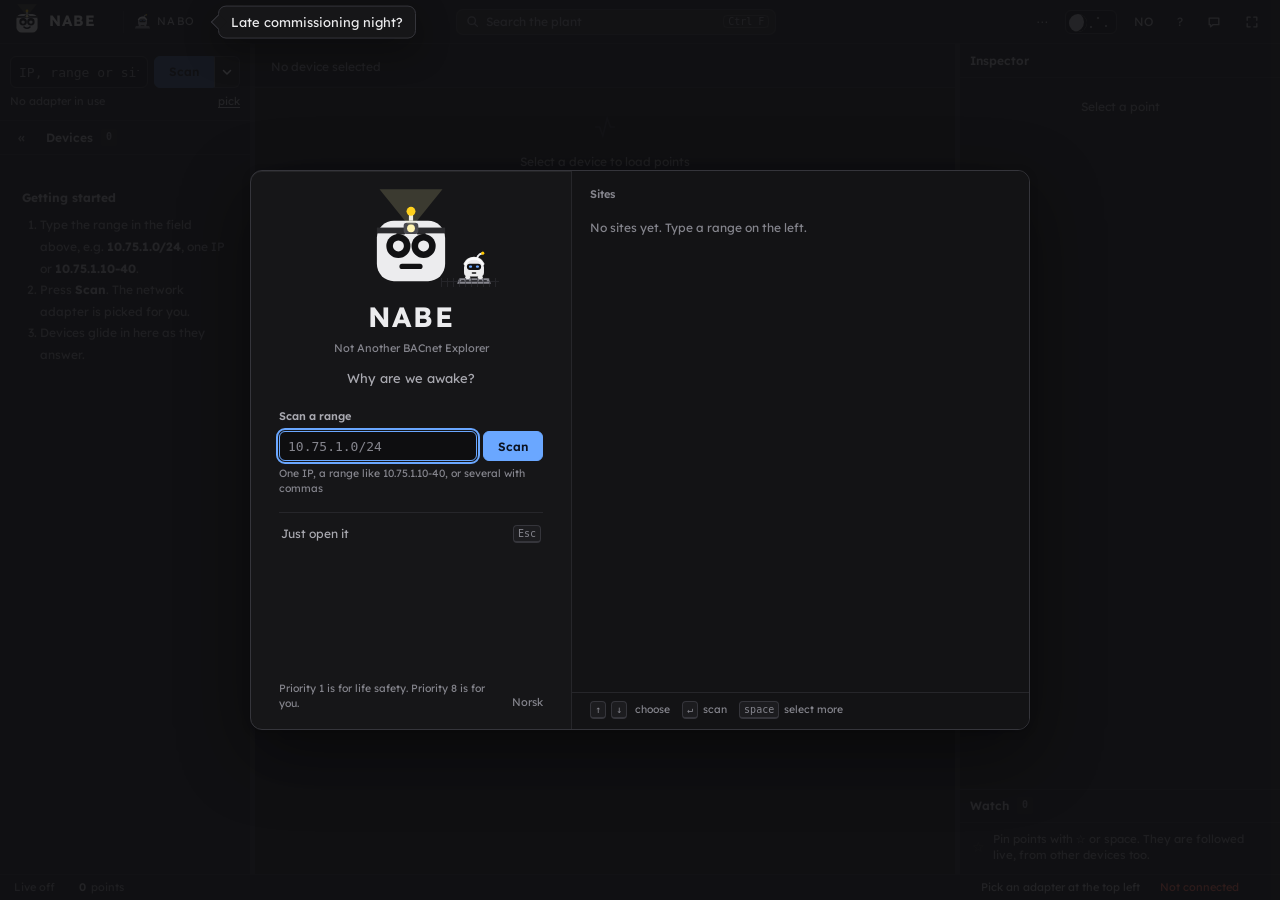
==== commit b2135e14: "NABE 2.30: forslag som arbeidsliste (utført, utsett en uke, kommer tilbake med nye), kopier som meld" ====
--- a/index.html
+++ b/index.html
@@ -85,6 +85,7 @@
           <button id="satBtn" class="menu-item">Idriftsettelse…</button>
           <button id="avvikBtn" class="menu-item">Avvik fra settpunkt…</button>
           <button id="forslagBtn" class="menu-item">Forslag til service…</button>
+          <button id="apiBtn" class="menu-item">API og dokumentasjon…</button>
           <button id="schBtn" class="menu-item">Ukeprogram…</button>
           <button id="cmpBtn" class="menu-item">Sammenlign to enheter…</button>
           <button id="diagBtn" class="menu-item">Sjekk en adresse…<span class="menu-hint">Ctrl+D</span></button>
@@ -567,6 +568,7 @@
 <script src="/js/nabe-regler.js"></script>
 <script src="/js/nabe-drift.js"></script>
 <script src="/js/nabe-punktlogg.js"></script>
+<script src="/js/nabe-arbeidsliste.js"></script>
 <script src="/js/nabe-modbus.js"></script>
 <script src="/js/nabe-knx.js"></script>
 <script src="/js/nabe-protokoller.js"></script>
--- a/nabe.css
+++ b/nabe.css
@@ -5992,3 +5992,16 @@
 
 /* ---- a sensor that has never moved between visits ---- */
 td.c-val.dod{text-decoration:underline double color-mix(in srgb,var(--warn) 70%,transparent);text-underline-offset:3px}
+
+/* ---- suggestions as a worklist ---- */
+.fo-ny{margin-left:8px;padding:0 7px;border:1px solid var(--line-2);border-radius:999px;font-size:10.5px;font-weight:500;color:var(--fg-2)}
+.fo-hand{display:flex;flex-wrap:wrap;gap:4px 14px;margin-top:10px}
+.fo-hand button{padding:0;border:0;background:none;font:inherit;font-size:11.5px;color:var(--fg-3);cursor:pointer;text-decoration:underline;text-decoration-color:transparent;text-underline-offset:3px;transition:color var(--mot-rask) ease,text-decoration-color var(--mot-rask) ease}
+.fo-hand button:hover,.fo-hand button:focus-visible{color:var(--fg);text-decoration-color:currentColor}
+.fo-skjult{margin:18px 0 4px;padding-top:12px;border-top:1px solid var(--line)}
+.fo-skjult-k{padding:0;border:0;background:none;font:inherit;font-size:11.5px;color:var(--fg-3);cursor:pointer}
+.fo-skjult-k:hover{color:var(--fg)}
+.fo-skjult-rad{display:flex;align-items:baseline;gap:12px;padding:6px 0;font-size:12px;color:var(--fg-2)}
+.fo-skjult-rad>span:first-child{flex:1;min-width:0}
+.fo-skjult-n{font-family:var(--mono);font-size:11px;color:var(--fg-3);white-space:nowrap}
+.fo-skjult-rad button{padding:0;border:0;background:none;font:inherit;font-size:11.5px;color:var(--fg-3);cursor:pointer;text-decoration:underline;text-underline-offset:3px}
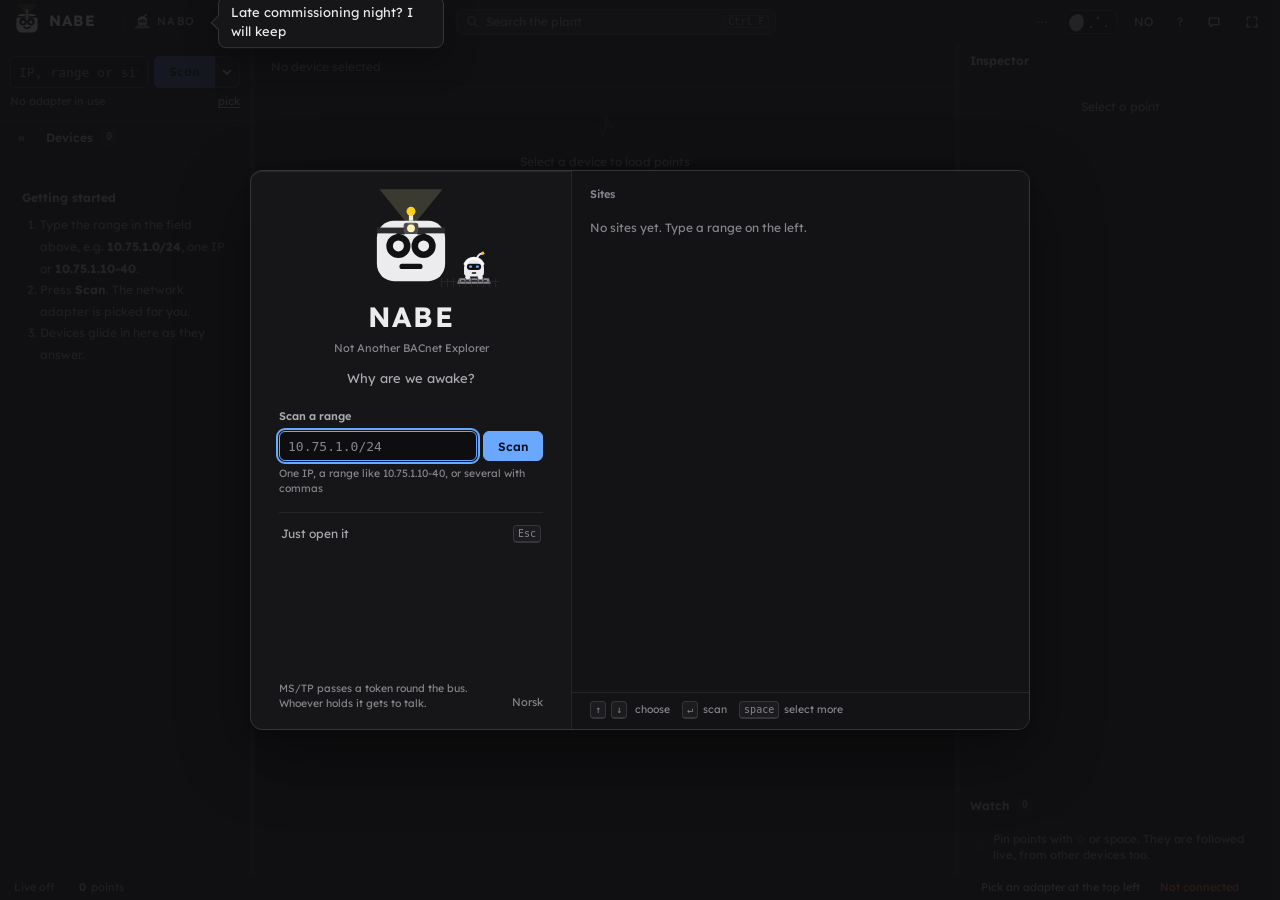
==== commit 4013be42: "NABE 2.31: Mine anlegg på startsiden (åpne forslag, se på først, nye, trend), Lær av meg (ikke feil " ====
--- a/index.html
+++ b/index.html
@@ -569,6 +569,8 @@
 <script src="/js/nabe-drift.js"></script>
 <script src="/js/nabe-punktlogg.js"></script>
 <script src="/js/nabe-arbeidsliste.js"></script>
+<script src="/js/nabe-laer.js"></script>
+<script src="/js/nabe-status.js"></script>
 <script src="/js/nabe-modbus.js"></script>
 <script src="/js/nabe-knx.js"></script>
 <script src="/js/nabe-protokoller.js"></script>
--- a/nabe.css
+++ b/nabe.css
@@ -6005,3 +6005,27 @@
 .fo-skjult-rad>span:first-child{flex:1;min-width:0}
 .fo-skjult-n{font-family:var(--mono);font-size:11px;color:var(--fg-3);white-space:nowrap}
 .fo-skjult-rad button{padding:0;border:0;background:none;font:inherit;font-size:11.5px;color:var(--fg-3);cursor:pointer;text-decoration:underline;text-underline-offset:3px}
+/* What NABE has been taught: the button shows when the row is pointed at or reached by keyboard, so the list stays calm */
+.fo-vrap{display:inline-flex;align-items:center;gap:6px;max-width:100%}
+.fo-laer{padding:0;border:0;background:none;font:inherit;font-size:11px;color:var(--fg-3);cursor:pointer;text-decoration:underline;text-decoration-color:transparent;text-underline-offset:3px;opacity:0;transition:opacity var(--mot-rask) ease,color var(--mot-rask) ease,text-decoration-color var(--mot-rask) ease}
+.fo-vrap:hover .fo-laer,.fo-vrap:focus-within .fo-laer,.fo-laer:focus-visible{opacity:1}
+.fo-laer:hover,.fo-laer:focus-visible{color:var(--fg);text-decoration-color:currentColor}
+@media (hover:none){.fo-laer{opacity:1}}
+.fo-grunn{display:inline-flex;flex-wrap:wrap;gap:4px 12px;align-items:center}
+.fo-grunn button{padding:0;border:0;background:none;font:inherit;font-size:11.5px;color:var(--fg-2);cursor:pointer;text-decoration:underline;text-underline-offset:3px}
+.fo-grunn button:hover,.fo-grunn button:focus-visible{color:var(--fg)}
+.fo-grunn .fo-angre{color:var(--fg-3)}
+.fo-monster{display:flex;flex-wrap:wrap;gap:4px 14px;align-items:baseline;margin:10px 0 0 15px;font-size:12px;color:var(--fg-2)}
+.fo-monster button{padding:0;border:0;background:none;font:inherit;font-size:11.5px;color:var(--fg);cursor:pointer;text-decoration:underline;text-underline-offset:3px}
+.fo-laert-om{margin:8px 0 4px;font-size:11.5px;color:var(--fg-3);line-height:1.5;max-width:56ch}
+.fo-skjult-rad i{font-style:normal;color:var(--fg-3);margin-left:6px}
+/* The start page: what is open at each plant, in words first and a dot second */
+.ss-funn{display:flex;flex-wrap:wrap;align-items:baseline;gap:0 8px;font-size:11px;color:var(--fg-3)}
+.ss-funn b{font-weight:500;color:var(--fg-2)}
+.ss-funn i{display:inline-block;width:6px;height:6px;border-radius:50%;background:var(--fg-3);margin-right:5px;vertical-align:1px}
+.ss-funn.p1 i{background:var(--err)}
+.ss-funn.p2 i{background:var(--warn)}
+.ss-funn.ro i{background:var(--ok)}
+.ss-funn .ny{color:var(--accent)}
+.ss-mine{display:flex;align-items:baseline;justify-content:space-between;gap:12px}
+.ss-mine small{font-weight:400;color:var(--fg-3)}
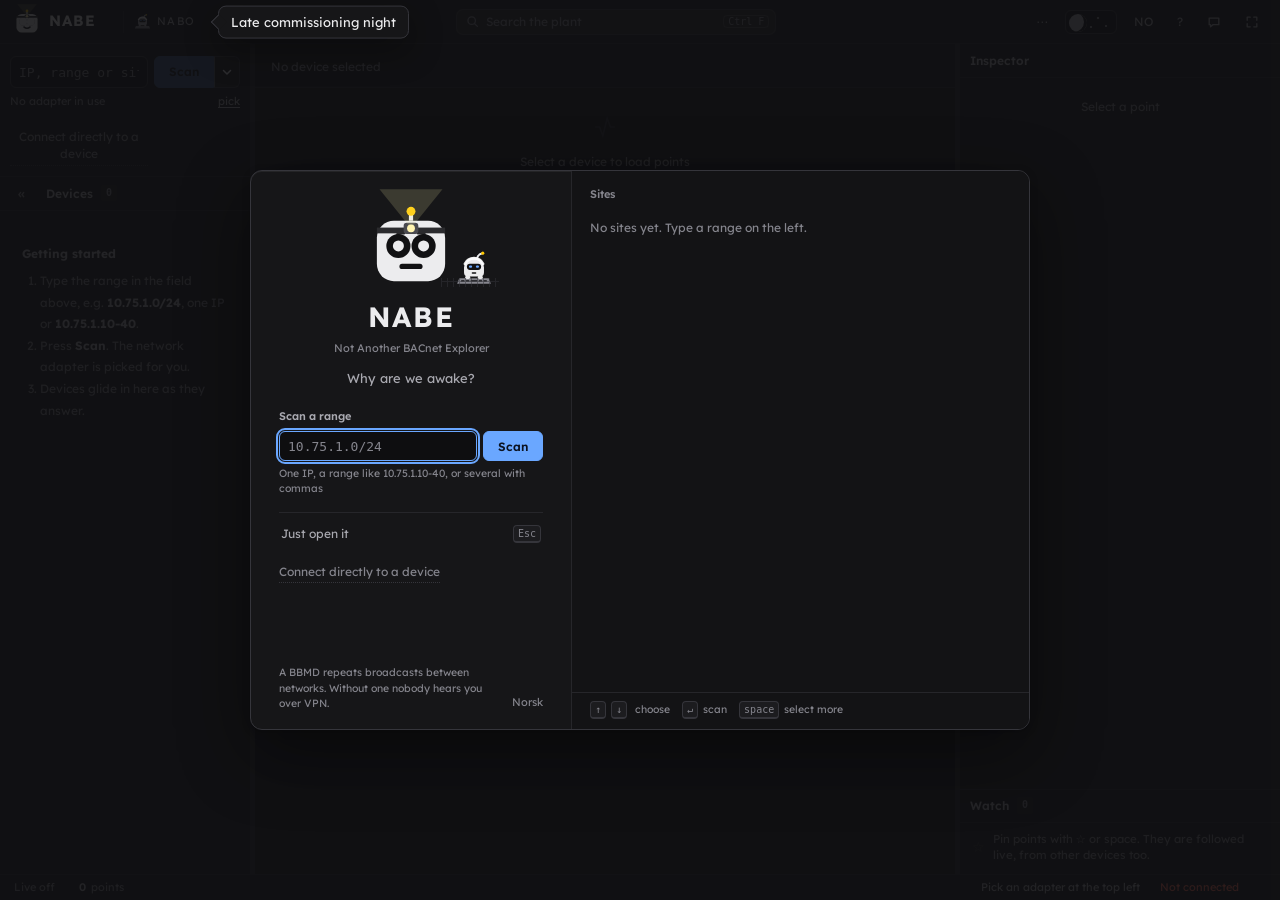
==== commit 197c3736: "NABE 2.32: mobil som egen port (QR, hotspot fra NABE, parring på MAC, sveip og glass), Prøv og se sv" ====
--- a/index.html
+++ b/index.html
@@ -100,6 +100,7 @@
           <button id="knxBtn" class="menu-item">KNX…</button>
           <div class="menu-gruppe menu-gruppe-2">Nett</div>
           <button id="kartBtn" class="menu-item">Topologi…</button>
+          <button id="mobilBtn" class="menu-item">Mobil…</button>
           <button id="rescanNow" class="menu-item">Søk etter enheter nå</button>
           <button id="reconnBtn" class="menu-item" title="Binder hvert kort som er i bruk på nytt, uten å miste de andre anleggene">Koble til på nytt</button>
         </div>
@@ -571,6 +572,11 @@
 <script src="/js/nabe-arbeidsliste.js"></script>
 <script src="/js/nabe-laer.js"></script>
 <script src="/js/nabe-status.js"></script>
+<script src="/js/nabe-alarmvei.js"></script>
+<script src="/js/nabe-lokal.js"></script>
+<script src="/js/nabe-qr.js"></script>
+<script src="/js/nabe-mobil.js"></script>
+<script src="/js/nabe-popup.js"></script>
 <script src="/js/nabe-modbus.js"></script>
 <script src="/js/nabe-knx.js"></script>
 <script src="/js/nabe-protokoller.js"></script>
@@ -585,6 +591,7 @@
 <script src="/js/nabe-raad.js"></script>
 <script src="/js/nabe-dialoger-innhold.js"></script>
 <script src="/js/nabe-dialoger-mer.js"></script>
+<script src="/js/nabe-dialoger-igang.js"></script>
 <script src="/js/nabe-dialoger.js"></script>
 <script src="/js/nabe-tilbehor.js"></script>
 <script src="/js/nabe-fortsett.js"></script>
--- a/nabe.css
+++ b/nabe.css
@@ -3200,9 +3200,6 @@
   font:inherit;color:var(--fg);text-align:left;cursor:pointer}
 .an-rad:hover,.an-rad:focus-visible,.an-rad.valgt{background:var(--hover)}
 .an-rad.valgt{box-shadow:inset 2px 0 0 var(--accent)}
-.an-rad .prikk{width:7px;height:7px;border-radius:50%;flex:0 0 auto;background:var(--line-2);position:relative;transition:background .3s}
-.an-rad .prikk.ok{background:var(--ok)}
-.an-rad.ny-naabar .prikk::after{content:'';position:absolute;inset:-4px;border-radius:50%;border:1px solid var(--ok);animation:sk-ring 1.2s ease-out 2}
 .an-rad.av .an-tittel{color:var(--fg-3)}
 .an-navn{flex:1;min-width:0;display:flex;flex-direction:column}
 .an-tittel{font-size:12.5px;white-space:nowrap;overflow:hidden;text-overflow:ellipsis}
@@ -3519,7 +3516,7 @@
 .nabo-tabell tr.adv td.t{text-decoration:underline dotted color-mix(in srgb,var(--warn) 80%,transparent);text-underline-offset:3px}
 .nabo-hvorfor{display:block;font-size:11px;color:var(--warn);margin-top:1px}
 .nabo-tabell tr.feil .nabo-hvorfor{color:var(--err-fg)}
-.nabo-prikk.tr{display:inline-block;width:6px;height:6px;border-radius:50%;background:var(--live);vertical-align:middle}
+.nabo-pa{font-size:10px;font-weight:700;letter-spacing:.08em;text-transform:uppercase;color:var(--live)}
 .nabo-kl{font-family:var(--mono);font-size:10px;padding:0 5px;border:1px solid color-mix(in srgb,var(--err) 50%,var(--line));
   border-radius:var(--r-sm);color:var(--err-fg)}
 .nabo-tom{padding:26px 18px;color:var(--fg-3);font-size:12px;text-align:center;line-height:1.5}
@@ -3543,8 +3540,8 @@
 .nabo-rettbar td[data-felt]:hover{box-shadow:inset 0 0 0 1px var(--line-2)}
 .nabo-rettbar td.bryter{cursor:pointer;text-align:center}
 .nabo-rettbar td.bryter:hover{box-shadow:inset 0 0 0 1px var(--line-2)}
-.nabo-av{display:inline-block;width:6px;height:6px;border-radius:50%;border:1px solid transparent;vertical-align:middle}
-.nabo-rettbar td.bryter:hover .nabo-av{border-color:var(--fg-3)}
+.nabo-av{color:var(--fg-3)}
+.nabo-rettbar td.bryter:hover .nabo-av{color:var(--fg)}
 .nabo-rettbar td.egen{color:var(--accent)!important;background:color-mix(in srgb,var(--accent) 6%,transparent)}
 .nabo-rettbar td.egen.t{text-decoration:none}
 .nabo-rettbar tr.rettet td.velg{box-shadow:inset 2px 0 0 var(--accent)}
@@ -4509,7 +4506,7 @@
   border-bottom:1.5px solid var(--fg-3);transform:rotate(-45deg);transition:transform .2s var(--fjaer)}
 .ss-nytt-i details[open] summary::after{transform:rotate(45deg) translate(-2px,-1px)}
 .ss-nytt-i summary:hover{color:var(--fg)}
-.ss-prikk{width:6px;height:6px;border-radius:50%;background:var(--accent)}
+.ss-ny{font-size:10px;font-weight:700;letter-spacing:.08em;text-transform:uppercase;color:var(--accent);border:1px solid color-mix(in srgb,var(--accent) 45%,transparent);border-radius:99px;padding:0 7px;line-height:16px}
 .ss-nytt-i ul{margin:2px 0 4px;padding-left:16px;color:var(--fg-2);font-size:11.5px;line-height:1.55}
 .ss-nytt-i li + li{margin-top:3px}
 .ss-bunn{margin-top:auto;padding-top:14px;display:flex;align-items:flex-end;gap:12px}
@@ -4921,7 +4918,6 @@
 .kort-brikke{display:inline-flex;flex:0 1 auto;min-width:0;align-items:center;gap:6px;height:20px;padding:0 8px;border:1px solid var(--line-2);border-radius:var(--r-pill);background:transparent;color:var(--fg-2);font:inherit;font-size:11px;cursor:pointer;max-width:100%}
 .kort-brikke span{overflow:hidden;text-overflow:ellipsis;white-space:nowrap}
 .kort-brikke:hover,.kort-brikke:focus-visible{border-color:var(--fg-3);color:var(--fg)}
-.kort-brikke i{flex:0 0 auto;width:6px;height:6px;border-radius:50%;background:var(--ok)}
 .kort-brikke.hoved{color:var(--fg);border-color:var(--accent-edge)}
 .kort-brikke.rute{box-shadow:inset 0 -2px 0 var(--accent)}
 .kort-brikke em{margin-left:2px;font-style:normal;font-family:var(--mono);font-size:10px;color:var(--fg-3)}
@@ -4954,7 +4950,7 @@
 :root[data-former] .dev-st.feil::before,:root[data-former] .as-tall.feil::before,
 :root[data-former] .ctx-stat[data-flag="fault"]::before,:root[data-former] .alarm-til.bad::before{content:'◆ '}
 :root[data-former] .dev-st.warn::before,:root[data-former] .vgroup-head .dev-flag.warn::before,:root[data-former] .as-tall.warn::before,
-:root[data-former] .ctx-stat[data-flag="overridden"]::before,:root[data-former] .ctx-stat[data-flag="out-of-service"]::before{content:'● '}
+:root[data-former] .ctx-stat[data-flag="overridden"]::before,:root[data-former] .ctx-stat[data-flag="out-of-service"]::before{content:'■ '}
 :root[data-former] .dev.st-bad{border-left-width:4px}
 :root[data-former] .dev.st-warn{border-left-style:dashed}
 .syn-prov{display:flex;gap:14px;padding:6px 2px 2px;font-size:12px}
@@ -5162,10 +5158,6 @@
 .sk-faner button:hover{border-color:var(--fg-3);color:var(--fg)}
 .sk-faner button.sel{background:var(--raised);border-color:var(--line-2);color:var(--fg);font-weight:500}
 .sk-forkl{display:flex;align-items:center;gap:6px;font-size:11px;color:var(--fg-3)}
-.sk-prikk{width:8px;height:8px;border-radius:50%;margin-left:10px}
-.sk-prikk.drift{background:var(--ok)}
-.sk-prikk.haand{background:var(--warn);border-radius:2px}
-.sk-prikk.alarm{background:var(--err);clip-path:polygon(50% 0,100% 100%,0 100%);border-radius:0}
 .sk-lerret{flex:0 0 auto;overflow-x:auto;padding:22px 24px;border:1px solid var(--line);border-radius:var(--r-lg);background:var(--panel)}
 .sk-lerret svg{display:block;width:100%;height:auto}
 .sk-utvid{height:26px;padding:0 12px;margin-left:16px;font-size:12px}
@@ -5410,7 +5402,6 @@
 .scanbox-pos{position:relative}
 .scan-caret{padding:0 7px;height:var(--h-control,30px);margin-left:-4px;border-top-left-radius:0;border-bottom-left-radius:0;position:relative}
 #scanBtn+.scan-caret{margin-left:-6px}
-.scan-caret.delvis::after{content:'';position:absolute;top:3px;right:3px;width:6px;height:6px;border-radius:50%;background:var(--warn)}
 .scan-pop{right:0;left:auto;top:calc(100% + 4px);width:268px;padding:6px}
 .scan-pop-t{padding:4px 9px 2px;font-size:11px;color:var(--fg-3)}
 .scan-val{gap:10px}
@@ -5418,10 +5409,6 @@
 .scan-val-t small{font-size:11px;color:var(--fg-3);white-space:normal}
 .scan-val-av{font-size:11px;color:var(--fg-3)}
 .scan-val.on .scan-val-av{color:var(--fg)}
-.prot-prikk{width:8px;height:8px;border-radius:50%;flex:none;border:1px solid var(--fg-3);background:transparent}
-.scan-val.on .prot-prikk.p-bacnet{background:var(--prot-bacnet);border-color:var(--prot-bacnet)}
-.scan-val.on .prot-prikk.p-modbus{background:var(--prot-modbus);border-color:var(--prot-modbus)}
-.scan-val.on .prot-prikk.p-knx{background:var(--prot-knx);border-color:var(--prot-knx)}
 .prot-filter{flex-wrap:wrap}
 
 .spin-lite{width:10px;height:10px;border-radius:50%;border:1.5px solid var(--line-2);border-top-color:var(--accent);animation:oppdSnurr .8s linear infinite;flex:none}
@@ -5494,9 +5481,6 @@
 .tp-rad-t{flex:none;font-size:10.5px;color:var(--fg-3);white-space:nowrap}
 .tp-rad.innen .tp-rad-t{color:var(--accent)}
 .tp-rad.inne .tp-rad-t{color:var(--ok)}
-.tp-prikk{flex:none;width:8px;height:8px;border-radius:50%;border:1.5px solid var(--fg-3)}
-.tp-rad.inne .tp-prikk,.tp-sted.lastet .tp-prikk{background:var(--ok);border-color:var(--ok)}
-.tp-rad.innen .tp-prikk{border-color:var(--accent)}
 .tp-tekst{display:flex;flex-direction:column;min-width:0;flex:1}
 .tp-tekst b{font-weight:500;font-size:12.5px;overflow:hidden;text-overflow:ellipsis;white-space:nowrap}
 .tp-tekst small{font-size:10.5px;color:var(--fg-3);overflow:hidden;text-overflow:ellipsis;white-space:nowrap}
@@ -5836,9 +5820,6 @@
 .fo-post{padding:12px 0;border-bottom:1px solid var(--line)}
 .fo-post:last-child{border-bottom:0}
 .fo-tittel{display:flex;align-items:center;gap:8px;font-weight:500;color:var(--fg)}
-.fo-prikk{width:7px;height:7px;border-radius:50%;background:var(--fg-3);flex:none}
-.fo-post.p1 .fo-prikk{background:var(--err)}
-.fo-post.p2 .fo-prikk{background:var(--warn)}
 .fo-hvorfor{margin:4px 0 0 15px;font-size:12px;color:var(--fg-2);line-height:1.5}
 .fo-sjekk{margin:6px 0 0 15px;padding-left:16px;font-size:12px;color:var(--fg-2);line-height:1.5}
 .fo-sjekk li{margin:2px 0}
@@ -5955,9 +5936,6 @@
 
 /* ---- topology: routers and export ---- */
 .tp-rutere{display:flex;flex-direction:column;gap:2px;border-top:1px solid var(--line);padding-top:8px;max-height:34%;overflow:auto;min-height:0}
-.tp-rad.ruter .tp-prikk{background:var(--ok);border-color:var(--ok)}
-.tp-rad.ruter.n-naer .tp-prikk,.tp-rad.ruter.n-tung .tp-prikk{background:var(--warn);border-color:var(--warn)}
-.tp-rad.ruter.n-over .tp-prikk{background:var(--err);border-color:var(--err)}
 .tp-rad.ruter .tp-rad-t{color:var(--fg-3)}
 .tp-rad.ruter.n-naer .tp-rad-t,.tp-rad.ruter.n-tung .tp-rad-t{color:var(--warn)}
 .tp-rad.ruter.n-over .tp-rad-t{color:var(--err)}
@@ -6022,10 +6000,244 @@
 /* The start page: what is open at each plant, in words first and a dot second */
 .ss-funn{display:flex;flex-wrap:wrap;align-items:baseline;gap:0 8px;font-size:11px;color:var(--fg-3)}
 .ss-funn b{font-weight:500;color:var(--fg-2)}
-.ss-funn i{display:inline-block;width:6px;height:6px;border-radius:50%;background:var(--fg-3);margin-right:5px;vertical-align:1px}
-.ss-funn.p1 i{background:var(--err)}
-.ss-funn.p2 i{background:var(--warn)}
-.ss-funn.ro i{background:var(--ok)}
 .ss-funn .ny{color:var(--accent)}
 .ss-mine{display:flex;align-items:baseline;justify-content:space-between;gap:12px}
 .ss-mine small{font-weight:400;color:var(--fg-3)}
+/* Alarm routes in the bottom bar: a button, quiet until something is wrong, and then it says so in words */
+.statusbar.sb-ny #sbAlarm{background:none;border:0;font:inherit;color:var(--fg-3);cursor:pointer;height:100%}
+.statusbar.sb-ny #sbAlarm:hover{color:var(--fg-2);background:var(--hover)}
+.statusbar.sb-ny #sbAlarm.dod{color:var(--warn)}
+
+/* Connect directly: a quiet link under the scan field, a sentence when it matters, and one box with three presses */
+.lokal-rad{display:flex;align-items:center;gap:10px;margin:10px 0 0;font-size:12px;color:var(--fg-3);min-height:22px}
+.lokal-rad.aktiv{color:var(--fg-2)}
+.lokal-lenke{background:none;border:0;padding:2px 0;font:inherit;color:var(--fg-3);cursor:pointer;border-bottom:1px dotted var(--line-2)}
+.lokal-lenke:hover{color:var(--fg-2);border-bottom-color:var(--fg-3)}
+.lokal-knapp{background:var(--raised);border:1px solid var(--line-2);border-radius:var(--r-lg);color:var(--fg);font:inherit;font-size:12px;padding:3px 10px;cursor:pointer}
+.lokal-knapp:hover{border-color:var(--fg-3)}
+#lokalOverlay{z-index:9990}
+.lk-modal{max-width:560px}
+.lk-tittel{font-size:15px;font-weight:600;padding-left:4px}
+.lk-innhold{padding:8px 20px 22px;overflow:auto;display:flex;flex-direction:column;gap:20px}
+.lk-ingress{margin:0;color:var(--fg-2);font-size:13px;line-height:1.55}
+.lk-blokk{display:flex;flex-direction:column;gap:8px}
+.lk-etikett{font-size:11px;letter-spacing:.04em;text-transform:uppercase;color:var(--fg-3)}
+.lk-rad{display:flex;align-items:center;gap:12px;padding:6px 0;border-bottom:1px solid var(--line)}
+.lk-rad:last-child{border-bottom:0}
+.lk-rad>span:first-child{flex:1;min-width:0}
+.lk-hale{margin-left:auto;display:inline-flex;align-items:center;gap:6px}
+.lk-glem{background:none;border:0;color:var(--fg-3);cursor:pointer;font-size:12px;padding:4px}
+.lk-glem:hover{color:var(--fg)}
+.lk-mono{font-family:var(--mono);font-size:12px}
+.lk-dempet{color:var(--fg-3);font-size:12px}
+.lk-liten{color:var(--fg-3);font-size:11px;line-height:1.5}
+.lk-handling{display:flex;flex-wrap:wrap;gap:8px}
+.lk-felt{display:flex;gap:8px}
+.lk-input{flex:1;min-width:0;background:var(--raised);border:1px solid var(--line-2);border-radius:var(--r-lg);color:var(--fg);font:inherit;font-family:var(--mono);font-size:13px;padding:7px 10px}
+.lk-input:focus-visible{outline:2px solid var(--accent);outline-offset:1px}
+.lk-kort{display:flex;flex-direction:column;gap:14px}
+.lk-sett{display:grid;grid-template-columns:1fr 1.2fr .7fr;gap:10px}
+.lk-sett label{display:flex;flex-direction:column;gap:4px;min-width:0}
+.lk-sett label>span{font-size:11px;color:var(--fg-3)}
+.lk-sett select{background:var(--raised);border:1px solid var(--line-2);border-radius:var(--r-lg);color:var(--fg);font:inherit;font-size:13px;padding:7px 8px;min-width:0}
+.lk-kommando pre{margin:6px 0;padding:10px 12px;background:var(--raised);border:1px solid var(--line);border-radius:var(--r-lg);font-family:var(--mono);font-size:11px;white-space:pre-wrap;word-break:break-all}
+.lk-feil{color:var(--err);font-size:12px;line-height:1.5}
+.lk-grunner{margin:0;padding-left:18px;color:var(--fg-2);font-size:12px;line-height:1.6}
+.lk-tom{display:flex;align-items:center;gap:12px;padding:26px 0;color:var(--fg-2);font-size:13px}
+@media (max-width:520px){.lk-sett{grid-template-columns:1fr}}
+
+.ss-lokal{margin-top:12px}
+.lokal-rad{flex-wrap:wrap}
+.lokal-rad>span{flex:1 1 auto;min-width:0}
+.lokal-knapp{white-space:nowrap;flex:none}
+
+/* Mobile access (PC side) */
+.mb-url{font-family:var(--mono);font-size:17px;font-weight:600;flex:1}
+.mb-kode{font-family:var(--mono);font-size:34px;letter-spacing:.3em;margin:4px 0}
+.mb-valg{display:flex;align-items:center;gap:10px;font-size:13px;color:var(--fg-2);justify-content:space-between}
+.mb-valg select{background:var(--raised);border:1px solid var(--line-2);border-radius:var(--r-lg);color:var(--fg);padding:5px 8px;font:inherit}
+
+/* QR on the PC: always black on white, whatever the theme, because a camera needs the contrast */
+.mb-qr{display:flex;gap:16px;flex-wrap:wrap;margin:2px 0 10px}
+.mb-qr-fig{margin:0;display:flex;flex-direction:column;align-items:center;gap:6px;animation:mbqr .35s ease both}
+.mb-qr-fig svg{display:block;border-radius:12px;box-shadow:0 1px 0 var(--line),0 6px 18px rgba(0,0,0,.18)}
+.mb-qr-fig figcaption{font-size:11px;color:var(--fg-3);letter-spacing:.02em}
+@keyframes mbqr{from{opacity:0;transform:translateY(4px) scale(.98)}to{opacity:1;transform:none}}
+.mb-ok{display:flex;align-items:center;gap:8px;font-size:13px;color:var(--fg-2);animation:mbqr .35s ease both}
+@media (prefers-reduced-motion:reduce){.mb-qr-fig,.mb-ok{animation:none}}
+
+.mb-urlrad{flex-direction:column;align-items:flex-start;gap:2px}
+.mb-url{word-break:break-all}
+.mb-valg span{min-width:0}
+
+.mb-kode.liten{font-size:20px;letter-spacing:.25em;color:var(--fg-2);margin:0}
+
+.mb-qr-fig.neste svg{opacity:.55;transition:opacity .3s}
+.mb-qr-fig.neste:hover svg{opacity:1}
+
+/* ================================================================ Popups, rolige
+   Alle dialoger og overlegg deler .gs-overlay og .gs-modal, så ett blokk gir dem samme
+   uttrykk: mykere hjørner, en uskarp bakgrunn som tar bort støyen bak, en stille lukkeknapp
+   og luft i toppen. Ligger sist så den vinner uten å skrive om det over.
+   Ingenting her bruker farge alene: lukkeknappen har fortsatt ✕ og en skjult tekst for
+   skjermlesere, og feilmeldinger har et tegn foran seg. */
+.gs-overlay{
+  background:color-mix(in srgb, var(--bg) 52%, transparent);
+  -webkit-backdrop-filter:blur(7px) saturate(1.05);backdrop-filter:blur(7px) saturate(1.05);
+}
+.gs-overlay .gs-modal{
+  border-radius:18px;
+  border:1px solid color-mix(in srgb, var(--line-2) 75%, transparent);
+  box-shadow:0 1px 0 rgba(255,255,255,.04) inset, 0 2px 6px rgba(0,0,0,.25), 0 30px 90px rgba(0,0,0,.5);
+}
+:root[data-theme="light"] .gs-overlay{background:color-mix(in srgb, #dfe4ec 58%, transparent)}
+:root[data-theme="light"] .gs-overlay .gs-modal{
+  box-shadow:0 1px 0 rgba(255,255,255,.8) inset, 0 2px 6px rgba(20,30,50,.08), 0 26px 70px rgba(20,30,50,.2);
+}
+.gs-overlay .gs-head{
+  padding:15px 18px 13px;gap:10px;
+  border-bottom:1px solid color-mix(in srgb, var(--line) 70%, transparent);
+}
+.gs-overlay .gs-head > span:first-child,
+.gs-overlay .gs-head > b:first-child,
+.gs-overlay .gs-head > h2:first-child{font-size:15px;font-weight:600;letter-spacing:.005em}
+.gs-overlay .gs-head .gs-input{padding:2px 0}
+.gs-overlay .gs-meta{padding:8px 18px;border-bottom-color:color-mix(in srgb, var(--line) 70%, transparent)}
+
+/* Lukkeknappen: en rund, stille flate. Teksten blir skjult for øyet, men skjermlesere får den. */
+.gs-overlay .gs-close{
+  min-width:32px;min-height:32px;width:32px;height:32px;padding:0;justify-content:center;
+  border-radius:50%;background:transparent;border-color:transparent;color:var(--fg-3);font-size:14px;
+  transition:background 140ms ease, color 140ms ease;
+}
+.gs-overlay .gs-close:hover{background:var(--hover);color:var(--fg);border-color:transparent}
+.gs-overlay .gs-close .lbl{position:absolute;width:1px;height:1px;overflow:hidden;clip:rect(0 0 0 0);white-space:nowrap}
+
+/* Knapper og felt inne i popups er litt mykere og litt høyere, så de er lette å treffe. */
+.gs-overlay .gs-modal .btn{border-radius:10px;min-height:34px;padding:6px 14px}
+.gs-overlay .gs-modal .btn.btn-icon{padding:4px 8px}
+.gs-overlay .gs-modal select,
+.gs-overlay .gs-modal .field,
+.gs-overlay .gs-modal input[type=text],
+.gs-overlay .gs-modal input[type=search],
+.gs-overlay .gs-modal input[type=number]{border-radius:10px}
+.gs-overlay .gs-modal ::-webkit-scrollbar{width:10px;height:10px}
+.gs-overlay .gs-modal ::-webkit-scrollbar-thumb{background:color-mix(in srgb, var(--fg-3) 35%, transparent);border-radius:99px;border:3px solid transparent;background-clip:content-box}
+.gs-overlay .gs-modal ::-webkit-scrollbar-thumb:hover{background:color-mix(in srgb, var(--fg-3) 60%, transparent);background-clip:content-box;border:3px solid transparent}
+.gs-overlay .gs-modal ::-webkit-scrollbar-track{background:transparent}
+
+/* Bekreftelsesdialogen: mer luft, litt større tekst, knappene til høyre. */
+.gs-overlay .dlg-modal{width:min(440px,92vw);padding:24px 24px 20px;gap:20px;border-radius:20px}
+.gs-overlay .dlg-tekst{font-size:14px;line-height:1.6}
+.gs-overlay .dlg-modal .op-knapper{gap:10px}
+.gs-overlay .dlg-modal .btn{min-height:36px;padding:7px 18px}
+
+/* Små skjermer: en dialog er et ark fra bunnen, ikke en liten boks midt i bildet. */
+@media (max-width:600px){
+  .gs-overlay{padding-top:0;align-items:flex-end}
+  .gs-overlay .gs-modal{width:100vw;max-width:100vw;max-height:92vh;border-radius:20px 20px 0 0;border-bottom:0}
+  .gs-overlay .dlg-modal{width:100vw;border-radius:22px 22px 0 0;padding-bottom:calc(20px + env(safe-area-inset-bottom))}
+}
+
+/* Meldinger nederst: en rolig pille. Feil har et tegn foran seg, ikke bare en annen farge. */
+.toast{
+  border-radius:14px;padding:10px 18px 10px 20px;font-size:13px;line-height:1.4;max-width:min(560px,calc(100vw - 32px));
+  background:color-mix(in srgb, var(--raised) 90%, transparent);
+  -webkit-backdrop-filter:blur(10px);backdrop-filter:blur(10px);
+  border:1px solid color-mix(in srgb, var(--line-2) 80%, transparent);
+  box-shadow:0 2px 6px rgba(0,0,0,.2), 0 14px 40px rgba(0,0,0,.35);
+}
+.toast.err{padding-left:36px}
+.toast.err::after{content:"\26A0";position:absolute;left:14px;top:50%;transform:translateY(-50%);font-size:14px;color:var(--err)}
+
+/* Menyer og hjelpeboblen følger samme hjørner og skygge som resten. */
+.menu-pop{
+  border-radius:16px;padding:6px;
+  border:1px solid color-mix(in srgb, var(--line-2) 75%, transparent);
+  box-shadow:0 2px 6px rgba(0,0,0,.2), 0 20px 56px rgba(0,0,0,.42);
+}
+.menu-pop .menu-item{border-radius:10px}
+.help-pop{
+  border-radius:16px;padding:14px 16px;
+  border:1px solid color-mix(in srgb, var(--line-2) 75%, transparent);
+  box-shadow:0 2px 6px rgba(0,0,0,.2), 0 20px 56px rgba(0,0,0,.42);
+}
+:root[data-theme="light"] .menu-pop,
+:root[data-theme="light"] .help-pop,
+:root[data-theme="light"] .toast{box-shadow:0 2px 6px rgba(20,30,50,.08), 0 18px 48px rgba(20,30,50,.18)}
+@media (prefers-reduced-motion:reduce){.gs-overlay,.gs-close{transition:none}}
+
+.gs-overlay .dlg-tittel{font-size:16px;font-weight:600;line-height:1.35;overflow-wrap:anywhere;margin-bottom:-8px}
+.gs-overlay .dlg-tittel + .dlg-tekst{color:var(--fg-2)}
+
+/* ================================================================ Popups med omtanke
+   Skallet er felles, men hver popup sier hva den er til for. Overlegg har et ikon og én linje under
+   tittelen. Bekreftelser er bygget rundt konsekvensen: hva som skjer, ikke en tekstvegg.
+   Verken ikon eller farge står alene: det er alltid en tekst ved siden av. */
+.gs-overlay .gs-head .gs-ikon{
+  display:inline-grid;place-items:center;width:30px;height:30px;border-radius:10px;
+  background:var(--hover);color:var(--fg-2);flex:none;
+}
+.gs-overlay .gs-head .gs-ikon svg{width:17px;height:17px}
+.gs-overlay .gs-under{
+  padding:0 18px 12px 58px;margin-top:-3px;font-size:12px;line-height:1.45;color:var(--fg-3);
+  border-bottom:1px solid color-mix(in srgb, var(--line) 70%, transparent);
+}
+.gs-overlay .gs-head:has(+ .gs-under){border-bottom:0;padding-bottom:6px}
+
+/* Bekreftelsen */
+.gs-overlay .dlg-topp{display:flex;align-items:center;gap:14px}
+.gs-overlay .dlg-glyph{display:grid;place-items:center;width:42px;height:42px;border-radius:13px;background:var(--hover);color:var(--fg-2);flex:none}
+.gs-overlay .dlg-glyph svg{width:21px;height:21px}
+.gs-overlay .dlg-glyph:empty{display:none}
+.gs-overlay .dlg-skriv .dlg-glyph{background:color-mix(in srgb, var(--warn) 16%, transparent);color:var(--warn)}
+.gs-overlay .dlg-slett .dlg-glyph{background:color-mix(in srgb, var(--err) 14%, transparent);color:var(--err)}
+.gs-overlay .dlg-titler{min-width:0}
+.gs-overlay .dlg-titler .dlg-tittel{margin:0}
+.gs-overlay .dlg-under{font-family:var(--mono);font-size:12px;color:var(--fg-3);margin-top:3px;overflow-wrap:anywhere}
+.gs-overlay .dlg-diff{
+  display:grid;grid-template-columns:1fr auto 1fr;align-items:center;gap:14px;
+  padding:16px 18px;border:1px solid var(--line);border-radius:14px;background:var(--raised);
+}
+.gs-overlay .dlg-diff b{display:block;font-size:24px;font-weight:600;font-variant-numeric:tabular-nums;margin-top:3px;overflow-wrap:anywhere}
+.gs-overlay .dlg-merke{font-size:10px;letter-spacing:.12em;text-transform:uppercase;color:var(--fg-3)}
+.gs-overlay .dlg-pil{color:var(--fg-3);font-size:18px}
+.gs-overlay .dlg-ny{text-align:right}
+.gs-overlay .dlg-ny b{color:var(--accent)}
+.gs-overlay .dlg-chips{display:flex;flex-wrap:wrap;gap:8px;margin-top:-6px}
+.gs-overlay .dlg-chip{font-size:12px;color:var(--fg-2);border:1px solid var(--line-2);border-radius:99px;padding:3px 11px}
+.gs-overlay .dlg-advarsel{display:flex;align-items:center;gap:10px;font-size:13px;color:var(--fg-2)}
+.gs-overlay .dlg-advarsel > span:first-child{color:var(--warn);font-size:15px}
+.gs-overlay .dlg-tekst:empty{display:none}
+.gs-overlay .dlg-sno{
+  display:flex;align-items:center;gap:10px;padding-top:14px;
+  border-top:1px solid color-mix(in srgb, var(--line) 70%, transparent);
+  font-size:12px;line-height:1.45;color:var(--fg-3);
+}
+.gs-overlay .dlg-sno.nabo .dlg-sno-tekst{font-family:var(--mono);font-size:11.5px}
+.gs-overlay .dlg-ansikt{flex:none;display:inline-grid}
+.gs-overlay .dlg-ansikt svg{width:20px;height:20px;display:block;opacity:.85}
+
+/* Tomme tilstander: et lite ansikt over teksten, slik at «ingenting» ser ut som et svar og ikke en feil. */
+.gs-overlay :is(.gs-empty,.fo-tom,.alarm-tom,.tp-tomt,.nabo-tom:not(.stor))::before{
+  content:"";display:block;width:30px;height:30px;margin:0 auto 12px;opacity:.5;
+  background:url("data:image/svg+xml,%3Csvg xmlns='http://www.w3.org/2000/svg' viewBox='0 0 32 32' fill='none' stroke='%2385858d' stroke-width='2' stroke-linecap='round'%3E%3Crect x='3' y='7' width='26' height='21' rx='7'/%3E%3Ccircle cx='12' cy='17' r='1.6' fill='%2385858d'/%3E%3Ccircle cx='20' cy='17' r='1.6' fill='%2385858d'/%3E%3Cpath d='M12.5 23h7'/%3E%3Cpath d='M16 7V3'/%3E%3C/svg%3E") center/contain no-repeat;
+}
+.gs-overlay :is(.gs-empty,.fo-tom,.alarm-tom,.tp-tomt,.nabo-tom:not(.stor)){text-align:center}
+
+.gs-overlay .dlg-diff b.dlg-tekstverdi{font-size:16px;line-height:1.3;font-weight:600}
+
+/* Prioritet og tilstand står med ord, aldri som en liten farget prikk. */
+.fo-prio{flex:none;font-size:10px;font-weight:700;letter-spacing:.08em;text-transform:uppercase;color:var(--fg-3);border:1px solid var(--line-2);border-radius:6px;padding:1px 6px}
+.fo-post.p1 .fo-prio{color:var(--err-fg);border-color:color-mix(in srgb,var(--err) 55%,transparent)}
+.fo-post.p2 .fo-prio{color:var(--warn);border-color:color-mix(in srgb,var(--warn) 55%,transparent)}
+.mb-ok > span:first-child{color:var(--ok);font-weight:700}
+.lk-stolpe{width:120px;height:3px;border-radius:99px;background:var(--line-2);overflow:hidden;flex:none}
+.lk-stolpe span{display:block;height:100%;width:40%;border-radius:99px;background:var(--accent);animation:lkstolpe 1.2s ease-in-out infinite}
+@keyframes lkstolpe{0%{transform:translateX(-110%)}100%{transform:translateX(260%)}}
+@media (prefers-reduced-motion:reduce){.lk-stolpe span{animation:none;width:100%}}
+
+.sk-merke{font-size:10px;margin:0 4px 0 10px;font-style:normal}
+.sk-merke.drift{color:var(--ok)}
+.sk-merke.haand{color:var(--warn)}
+.sk-merke.alarm{color:var(--err)}
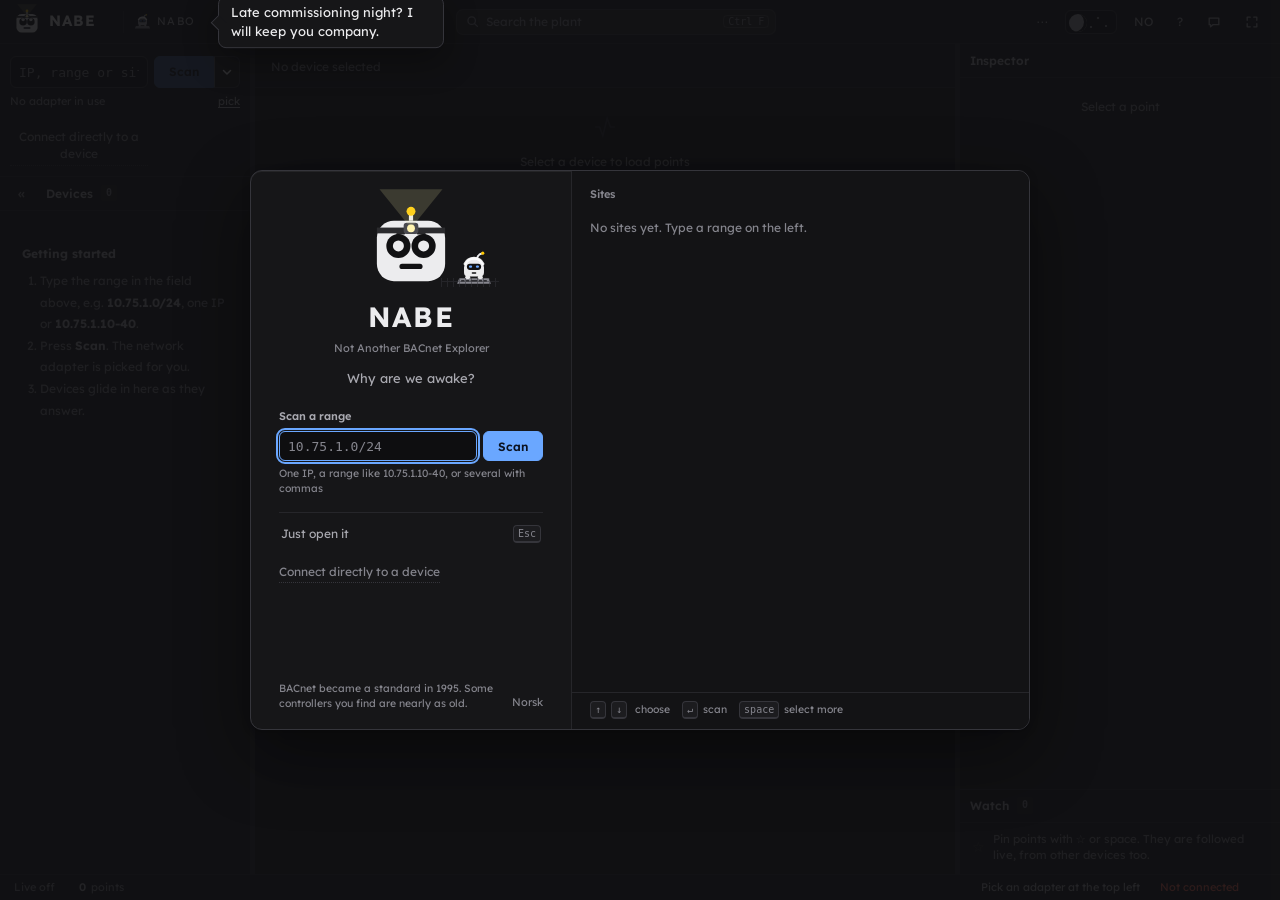
==== commit c5f8522e: "NABE 2.35: verdisøk i søkefeltet, eksport til Excel (.xlsx), enhetslinjen bryter på smal skjerm, pal" ====
--- a/index.html
+++ b/index.html
@@ -424,7 +424,7 @@
       <div id="filterChips" class="filter-chips" hidden></div>
       <div class="filterbar" hidden>
         <input id="q" class="field" placeholder="Søk… (/): flere ord = alle må treffe"
-               title="Mellomrom betyr og: KG32 RT601 finner alle RT601 på KG32.  -ord utelater.  &quot;to ord&quot; søker som frase.">
+               title="Mellomrom betyr og: KG32 RT601 finner alle RT601 på KG32.  -ord utelater.  &quot;to ord&quot; søker som frase.  Verdi: >25, <=10, =0 eller 20..22.">
         <select id="typeSel" class="field"><option value="">Alle typer</option></select>
 
         <div class="menu">
@@ -470,6 +470,7 @@
             <div class="menu-gruppe">Rapport og eksport</div>
             <button id="rapOktBtn" class="menu-item">Sesjonsrapport…</button>
             <button id="csvBtn" class="menu-item">CSV…</button>
+            <button id="xlsxBtn" class="menu-item" title="Punktlisten som en Excel-fil: tall som tall, fast overskrift og filter">Excel…</button>
             <button id="edeBtn" class="menu-item">EDE 2.3…</button>
             <button id="varBtn" class="menu-item" title="Tagger og Variabel-fil for NTI-import i Niagara, fra anlegget og EDE-filer">NABO · tagger og Variabel-fil…</button>
             <div class="menu-sep"></div>
--- a/nabe.css
+++ b/nabe.css
@@ -5370,7 +5370,6 @@
 /* BACnet, Modbus and KNX in plain view: what a scan looks for, the filter over the list, the action on a row */
 .prot-val{display:flex;flex-basis:100%;gap:6px;margin-top:6px}
 .prot-val button{display:inline-flex;align-items:center;gap:6px;height:24px;padding:0 10px;border:1px solid var(--line);border-radius:var(--r-pill);background:transparent;color:var(--fg-3);font:inherit;font-size:11.5px;cursor:pointer;transition:border-color .15s,color .15s}
-.prot-val button i{width:7px;height:7px;border-radius:50%;border:1px solid var(--fg-3);transition:background .15s,border-color .15s}
 .prot-val button:hover{border-color:var(--fg-3);color:var(--fg)}
 .prot-val button.on{color:var(--fg);border-color:var(--line-2)}
 .prot-val button.on i{background:var(--accent,#6aa7ff);border-color:var(--accent,#6aa7ff)}
@@ -5387,16 +5386,6 @@
 .prot-plus:hover,.prot-plus[aria-expanded="true"]{border-color:var(--fg-3);color:var(--fg)}
 
 /* Each protocol has its own colour, chosen to stay apart for red-green and blue-yellow colour blindness too (Okabe and Ito); KNX is green, as its own logo is */
-.dev .dev-ip::before{content:'';display:inline-block;width:7px;height:7px;border-radius:50%;margin-right:6px;vertical-align:1px;background:var(--prot-bacnet)}
-.dev.p-modbus .dev-ip::before{background:var(--prot-modbus)}
-.dev.p-knx .dev-ip::before{background:var(--prot-knx)}
-.prot-val button[data-val=bacnet].on i{background:var(--prot-bacnet);border-color:var(--prot-bacnet)}
-.prot-val button[data-val=modbus].on i{background:var(--prot-modbus);border-color:var(--prot-modbus)}
-.prot-val button[data-val=knx].on i{background:var(--prot-knx);border-color:var(--prot-knx)}
-.prot-filter button i{width:7px;height:7px;border-radius:50%;display:inline-block}
-.prot-filter button[data-filter=bacnet] i{background:var(--prot-bacnet)}
-.prot-filter button[data-filter=modbus] i{background:var(--prot-modbus)}
-.prot-filter button[data-filter=knx] i{background:var(--prot-knx)}
 
 /* The arrow beside Scan: what the scan looks for, and what can be added by hand */
 .scanbox-pos{position:relative}
@@ -5425,7 +5414,6 @@
 
 /* A heading in the device list for each bus: BACnet, Modbus, KNX */
 .prot-skille{display:flex;align-items:center;gap:8px;padding:10px 12px 2px;font-size:11px;letter-spacing:.02em;color:var(--fg-3)}
-.prot-skille i{width:8px;height:8px;border-radius:50%;background:var(--prot-bacnet)}
 .prot-skille.p-modbus i{background:var(--prot-modbus)}
 .prot-skille.p-knx i{background:var(--prot-knx)}
 .prot-skille span{color:var(--fg-2);font-weight:500}
@@ -5452,9 +5440,6 @@
 
 button.vsub-knapp{width:100%;background:transparent;border:0;cursor:pointer;text-align:left;font:inherit;display:flex;align-items:center;gap:8px}
 button.vsub-knapp:hover .vsub-navn{color:var(--fg)}
-.vsub-prikk{width:7px;height:7px;border-radius:50%;background:var(--prot-bacnet);flex:none}
-.vsub-prikk.p-modbus{background:var(--prot-modbus)}
-.vsub-prikk.p-knx{background:var(--prot-knx)}
 .vsub-knapp .vsub-n{margin-left:auto}
 button.vsub-knapp[aria-expanded=false] .prot-chev{transform:rotate(180deg)}
 
@@ -6241,3 +6226,23 @@
 .sk-merke.drift{color:var(--ok)}
 .sk-merke.haand{color:var(--warn)}
 .sk-merke.alarm{color:var(--err)}
+
+/* Test oppsettet i mobil-dialogen: symbol og ord bærer tilstanden, fargen følger bare med. */
+.mb-sjliste{display:flex;flex-direction:column}
+.mb-sj{display:grid;grid-template-columns:18px 1fr auto;gap:10px;align-items:start;padding:8px 0;border-bottom:1px solid var(--line);font-size:13px}
+.mb-sj:last-child{border-bottom:0}
+.mb-sj .mk{font-weight:700;text-align:center;line-height:1.5}
+.mb-sj.ok .mk{color:var(--ok)}
+.mb-sj.merk .mk{color:var(--warn)}
+.mb-sj.feil .mk{color:var(--err)}
+.mb-sj.ukjent .mk{color:var(--fg-3)}
+.mb-sj b{font-weight:600}
+
+/* Protokoll uten farget prikk: navnet står i overskriften, og et valgt filter eller en valgt protokoll har hake og fet skrift. */
+.prot-val button i,.prot-filter button i,.prot-skille i,.vsub-prikk{display:none}
+.prot-val button.on::before{content:'¹3';font-size:11px;line-height:1}
+.prot-filter button.sel::before{content:'¹3';font-size:11px;line-height:1}
+
+/* 2.35: at a narrow width the counters used to run over the clock warning, because the bar never wrapped. */
+.ctx-bar{flex-wrap:wrap;row-gap:8px}
+.ctx-tittel{max-width:100%}
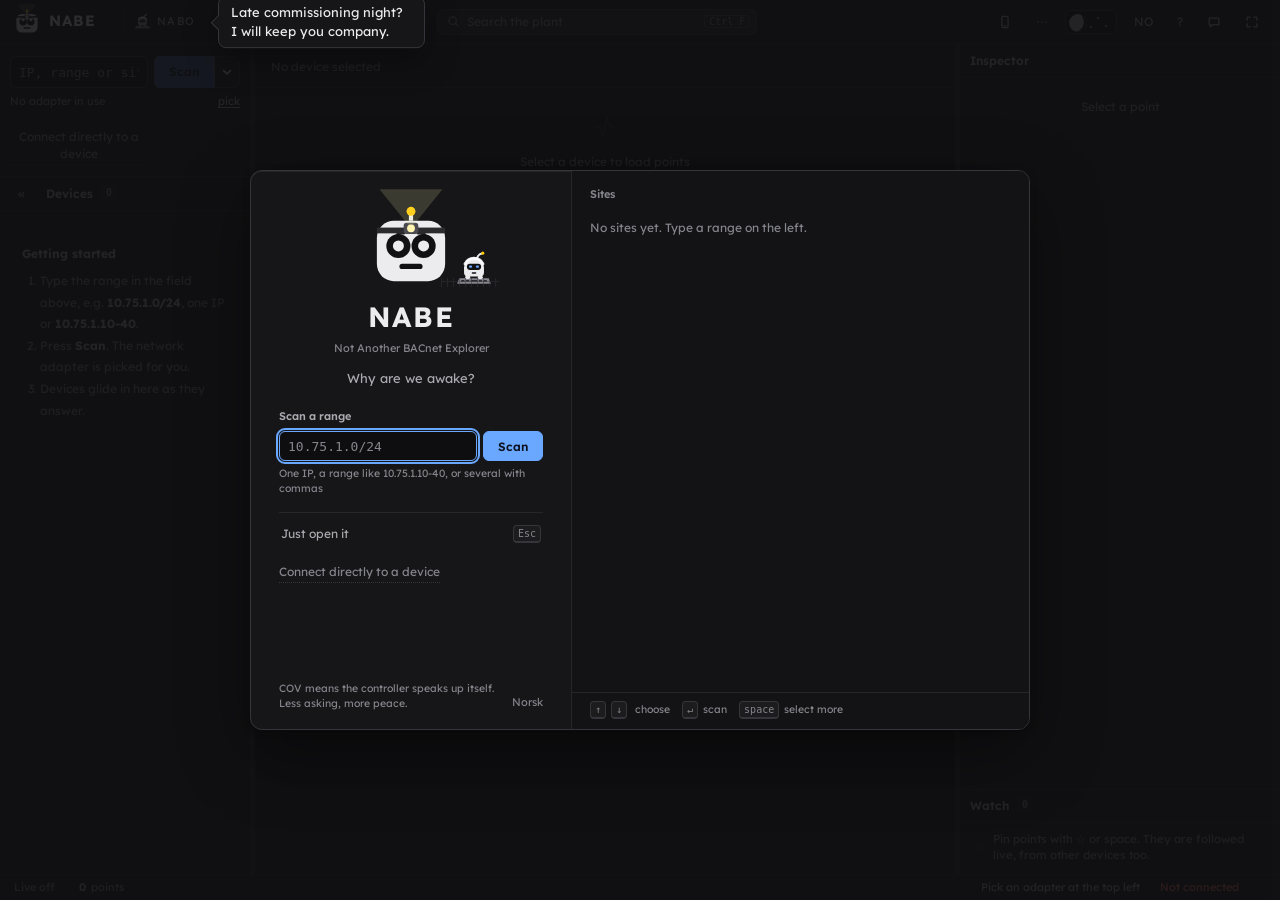
==== commit 2ce0db03: "Mobil: offentlig nett uten regel er en feil, gjestenett og sperret hotspot forklares, mobil-ikon i t" ====
--- a/index.html
+++ b/index.html
@@ -70,6 +70,7 @@
     <div class="spacer"></div>
 
 
+    <button id="mobilTopBtn" class="btn btn-icon" title="Bruk telefonen som fjernkontroll: QR, kode og hotspot" aria-label="Mobil"><svg viewBox="0 0 16 16" aria-hidden="true"><rect x="4.5" y="1.5" width="7" height="13" rx="1.6"/><path d="M7 12.4h2"/></svg></button>
     <div class="menu">
       <button id="toolsBtn" class="btn btn-icon" title="Mer">⋯</button>
       <!-- Commands only. Everything that changes how the tool behaves from now
--- a/nabe.css
+++ b/nabe.css
@@ -4826,7 +4826,7 @@
 .pk-scene{gap:14px;justify-content:center}
 /* NABO is line art: without this his clothes inherit the outline. */
 .nabo-fig .plagg,.nabo-fig .rekv{stroke:none}
-#fullBtn svg,#sporBtn svg{width:14px;height:14px;fill:none;stroke:currentColor;stroke-width:1.5;stroke-linecap:round;stroke-linejoin:round}
+#fullBtn svg,#sporBtn svg,#mobilTopBtn svg{width:14px;height:14px;fill:none;stroke:currentColor;stroke-width:1.5;stroke-linecap:round;stroke-linejoin:round}
 #fullBtn .full-inn,#fullBtn.paa .full-ut{display:none}
 #fullBtn.paa .full-inn{display:inline}
 #pekerFig.klikkbar{pointer-events:auto;cursor:pointer}
@@ -4946,7 +4946,7 @@
 :root[data-theme="light"][data-fargesyn="kontrast"]{--ok:#0b5fd0;--warn:#9a6200;--err:#c2185b;--err-fg:#9c0f46;--adjust:#6b3fb0;--fg-2:#26262a;--fg-3:#45454d;--line:#9a9aa3;--line-2:#74747e}
 :root[data-fargesyn] .dev-flag.bad,:root[data-fargesyn] .dev-flag.warn{background:none}
 :root[data-former] .dev-st.bad::before,:root[data-former] .vgroup-head .dev-flag.bad::before,:root[data-former] .as-tall.bad::before,
-:root[data-former] .ctx-stat[data-flag="in-alarm"]::before,:root[data-former] .alarm-til.warn::before{content:'▲ '}
+:root[data-former] .alarm-til.warn::before{content:'▲ '}
 :root[data-former] .dev-st.feil::before,:root[data-former] .as-tall.feil::before,
 :root[data-former] .ctx-stat[data-flag="fault"]::before,:root[data-former] .alarm-til.bad::before{content:'◆ '}
 :root[data-former] .dev-st.warn::before,:root[data-former] .vgroup-head .dev-flag.warn::before,:root[data-former] .as-tall.warn::before,
@@ -6246,3 +6246,32 @@
 /* 2.35: at a narrow width the counters used to run over the clock warning, because the bar never wrapped. */
 .ctx-bar{flex-wrap:wrap;row-gap:8px}
 .ctx-tittel{max-width:100%}
+
+/* Avvik fra settpunkt: punktnavnet får resten av bredden, tallene beholder sin egen */
+#avvikOverlay .sp-tab{table-layout:auto}
+#avvikOverlay .sp-tab td:first-child{width:100%}
+
+/* Alarm er en bjelle, ikke en trekant. Samme form som ord og tall står ved siden av, så fargen er aldri alene. */
+:root{--bjelle:url("data:image/svg+xml,%3Csvg xmlns='http://www.w3.org/2000/svg' viewBox='0 0 16 16'%3E%3Cpath d='M8 1.6c-2.4 0-4 1.8-4 4.2v2.4L2.6 10.8v.9h10.8v-.9L12 8.2V5.8C12 3.4 10.4 1.6 8 1.6z'/%3E%3Cpath d='M6.4 13h3.2c0 .9-.7 1.6-1.6 1.6S6.4 13.9 6.4 13z'/%3E%3C/svg%3E")}
+.bjelle,:root[data-former] .ctx-stat[data-flag="in-alarm"]::before{display:inline-block;width:.95em;height:.95em;vertical-align:-.12em;background:currentColor;-webkit-mask:var(--bjelle) center/contain no-repeat;mask:var(--bjelle) center/contain no-repeat}
+:root[data-former] .ctx-stat[data-flag="in-alarm"]::before{content:'';margin-right:4px}
+.as-form .bjelle{width:11px;height:11px;vertical-align:-2px}
+
+/* Innstillinger: en gruppe åpen om gangen, resten er en rad hver. Luft i stedet for lange lister. */
+.sett-gruppe>.tema-tittel,.tema-gruppe>.tema-tittel{display:flex;align-items:center;justify-content:space-between;cursor:pointer;padding:8px 6px;margin:0;border-radius:6px;user-select:none}
+.sett-gruppe>.tema-tittel:hover,.tema-gruppe>.tema-tittel:hover{background:var(--hover)}
+.sett-gruppe>.tema-tittel:focus-visible,.tema-gruppe>.tema-tittel:focus-visible{outline:2px solid var(--accent);outline-offset:-2px}
+.sett-gruppe>.tema-tittel::after,.tema-gruppe>.tema-tittel::after{content:'';width:6px;height:6px;border-right:1.5px solid var(--fg-3);border-bottom:1.5px solid var(--fg-3);transform:rotate(45deg) translate(-2px,-2px);transition:transform .15s}
+.sett-gruppe.lukket>.tema-tittel::after,.tema-gruppe.lukket>.tema-tittel::after{transform:rotate(-45deg)}
+.sett-gruppe.lukket>*:not(.tema-tittel),.tema-gruppe.lukket>*:not(.tema-tittel){display:none}
+.tema-gruppe{border:1px solid var(--line);border-radius:8px;background:var(--panel);padding:4px 6px 6px;margin-bottom:12px}
+.tema-gruppe.lukket{padding-bottom:4px}
+
+/* Lys visning: litt mer dybde og ro. Flatene løftes av en myk kant og skygge, ikke av mer farge. */
+:root[data-theme="light"] thead th{background:var(--bg)}
+:root[data-theme="light"] tbody tr:hover{background:color-mix(in srgb,var(--accent) 6%,#fff)}
+:root[data-theme="light"] .dev.sel{box-shadow:inset 3px 0 0 var(--accent)}
+:root[data-theme="light"] .topbar{box-shadow:0 1px 0 var(--line),0 6px 18px rgba(20,30,45,.05)}
+:root[data-theme="light"] .gs-overlay{background:rgba(24,32,44,.3);backdrop-filter:blur(2px)}
+:root[data-theme="light"] .gs-modal{border-color:var(--line);box-shadow:0 20px 50px rgba(20,30,45,.2),0 2px 6px rgba(20,30,45,.08)}
+:root[data-theme="light"] .sett-gruppe,:root[data-theme="light"] .tema-gruppe{box-shadow:0 1px 2px rgba(20,30,45,.04)}
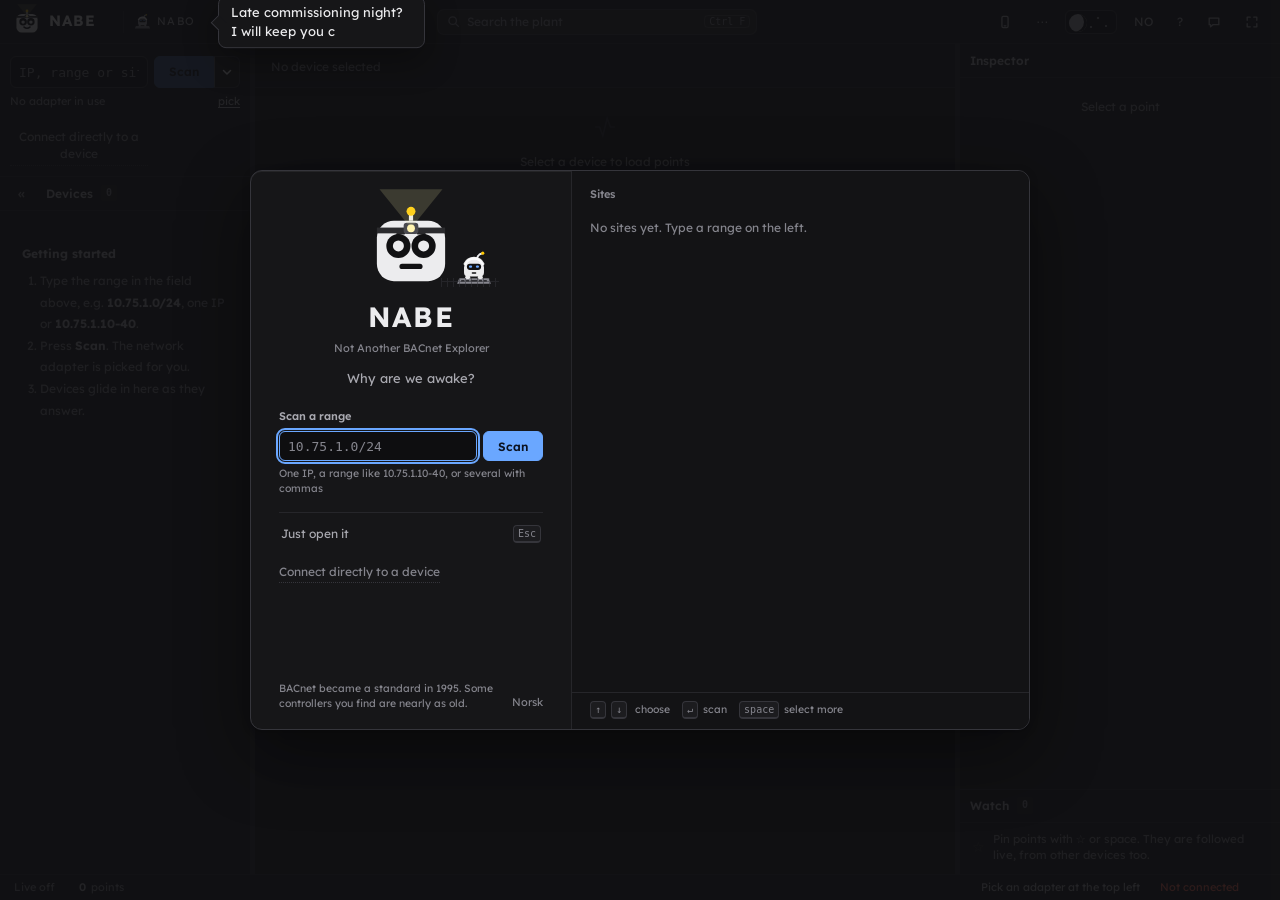
==== commit d54873ed: "NABE 2.38: leverandørlogoer som masker, bjelle i stedet for trekant, roligere popups og topologi, sy" ====
--- a/index.html
+++ b/index.html
@@ -538,6 +538,8 @@
 <input id="edeFile" type="file" accept=".csv,.txt" hidden>
 <div id="naboOverlay" class="gs-overlay nabo-overlay" role="dialog" aria-modal="true" aria-label="NABO" hidden></div>
 <script src="/js/nabe-skrift.js"></script>
+<script src="/js/nabe-lev-logo.js"></script>
+<script src="/js/nabe-lev.js"></script>
 <script src="/app.js"></script>
 <script src="/js/nabe-start.js"></script>
 <script src="/js/nabe-verktoy.js"></script>
--- a/nabe.css
+++ b/nabe.css
@@ -4946,7 +4946,7 @@
 :root[data-theme="light"][data-fargesyn="kontrast"]{--ok:#0b5fd0;--warn:#9a6200;--err:#c2185b;--err-fg:#9c0f46;--adjust:#6b3fb0;--fg-2:#26262a;--fg-3:#45454d;--line:#9a9aa3;--line-2:#74747e}
 :root[data-fargesyn] .dev-flag.bad,:root[data-fargesyn] .dev-flag.warn{background:none}
 :root[data-former] .dev-st.bad::before,:root[data-former] .vgroup-head .dev-flag.bad::before,:root[data-former] .as-tall.bad::before,
-:root[data-former] .alarm-til.warn::before{content:'▲ '}
+:root[data-former] .alarm-til.warn::before{content:'';display:inline-block;width:.95em;height:.95em;margin-right:4px;vertical-align:-.12em;background:currentColor;-webkit-mask:var(--bjelle) center/contain no-repeat;mask:var(--bjelle) center/contain no-repeat}
 :root[data-former] .dev-st.feil::before,:root[data-former] .as-tall.feil::before,
 :root[data-former] .ctx-stat[data-flag="fault"]::before,:root[data-former] .alarm-til.bad::before{content:'◆ '}
 :root[data-former] .dev-st.warn::before,:root[data-former] .vgroup-head .dev-flag.warn::before,:root[data-former] .as-tall.warn::before,
@@ -5653,11 +5653,11 @@
 .tp-status,.tp-graf-svg{animation:tp-fade .35s ease both}
 .tp-sum.v-alarm .tp-lys .tp-gl{animation:tp-puls 1.6s ease-in-out infinite;transform-box:fill-box;transform-origin:center}
 .tp-srad.v-alarm .tp-lys .tp-gl{animation:tp-puls 1.9s ease-in-out infinite;transform-box:fill-box;transform-origin:center}
-.tp-flis.s-alarm{animation:tp-glod 2.4s ease-out infinite}
+.tp-flis.s-alarm{animation:tp-glod 2.4s ease-out 3}
 .tp-flis.s-alarm.ny{animation:tp-pop .55s cubic-bezier(.2,.9,.3,1.3) both}
 .tp-gn{animation:tp-nod .5s cubic-bezier(.2,.9,.3,1.2) both;transform-box:fill-box;transform-origin:center}
 .tp-gn:nth-of-type(7n+1){animation-delay:.02s}.tp-gn:nth-of-type(7n+2){animation-delay:.06s}.tp-gn:nth-of-type(7n+3){animation-delay:.1s}.tp-gn:nth-of-type(7n+4){animation-delay:.14s}.tp-gn:nth-of-type(7n+5){animation-delay:.18s}.tp-gn:nth-of-type(7n+6){animation-delay:.22s}.tp-gn:nth-of-type(7n){animation-delay:.26s}
-.tp-gn.s-alarm,.tp-gn.s-feil{animation:tp-nod .5s both,tp-ring 2.2s .6s ease-out infinite}
+.tp-gn.s-alarm,.tp-gn.s-feil{animation:tp-nod .5s both,tp-ring 2.2s .6s ease-out 3}
 .tp-gh circle{transition:r .15s,stroke .15s}
 .tp-gh:hover circle{stroke:var(--accent)}
 .tp-gl-l,.tp-gs-l{animation:tp-fade .6s ease both}
@@ -5698,7 +5698,7 @@
 .tp-graf-svg.inn .tp-gn{animation:tp-nod .5s cubic-bezier(.2,.9,.3,1.2) both}
 .tp-graf-svg.inn .tp-gl-l,.tp-graf-svg.inn .tp-gs-l{animation:tp-fade .8s ease both}
 .tp-graf-svg .tp-gn.ny{animation:tp-nod .6s cubic-bezier(.2,.9,.3,1.3) both}
-.tp-graf-svg .tp-gn.s-alarm,.tp-graf-svg .tp-gn.s-feil{animation:tp-ring 2.2s ease-out infinite}
+.tp-graf-svg .tp-gn.s-alarm,.tp-graf-svg .tp-gn.s-feil{animation:tp-ring 2.2s ease-out 3}
 .tp-verktoy{display:none;position:absolute;right:14px;top:14px;z-index:3;flex-direction:column;border:1px solid var(--line);border-radius:10px;background:color-mix(in srgb,var(--panel) 92%,transparent);backdrop-filter:blur(6px);overflow:hidden}
 .tp-spredt .tp-verktoy{display:flex}
 .tp-verktoy button{width:32px;height:32px;border:0;border-bottom:1px solid var(--line);background:transparent;color:var(--fg-2);font:500 15px var(--sans,inherit);cursor:pointer;display:flex;align-items:center;justify-content:center;transition:background .15s,color .15s}
@@ -5718,16 +5718,19 @@
 .tp-start .tp-modal .tp-sted,.tp-start .tp-modal .tp-kort,.tp-start .tp-modal .tp-srad,.tp-start .tp-modal .tp-pc,.tp-start .tp-modal .tp-sum{animation:tp-inn .45s cubic-bezier(.2,.8,.3,1) both}
 .tp-start .tp-modal .tp-status,.tp-start .tp-modal .tp-graf-svg{animation:tp-fade .35s ease both}
 .tp-start .tp-modal .tp-sted:nth-child(2),.tp-start .tp-modal .tp-srad:nth-child(2){animation-delay:.07s}.tp-start .tp-modal .tp-sted:nth-child(n+3),.tp-start .tp-modal .tp-srad:nth-child(n+3){animation-delay:.14s}
-.tp-graf-svg path{vector-effect:non-scaling-stroke}
+.tp-graf-f path{vector-effect:non-scaling-stroke}
+.tp-graf-f{pointer-events:none;z-index:0}
+#tpGraf{z-index:1}
+.tp-graf-f,#tpGraf{will-change:transform}
 .tp-graf-svg .tp-nett{stroke-width:1.6px}
 .tp-graf-svg .tp-flyt{stroke-width:2.8px;stroke-dasharray:2 15;animation:tp-flyt-px 1.2s linear infinite;stroke:var(--fg-3)}
 .tp-graf-svg .tp-flyt.p-bacnet{stroke:var(--prot-bacnet)}.tp-graf-svg .tp-flyt.p-modbus{stroke:var(--prot-modbus)}.tp-graf-svg .tp-flyt.p-knx{stroke:var(--prot-knx)}
 .tp-skanner .tp-graf-svg .tp-flyt{animation-duration:.5s}
 @keyframes tp-flyt-px{to{stroke-dashoffset:-34}}
-.tp-graf-svg .tp-gl-l{stroke-width:.9px}
+.tp-graf-svg .tp-gl-l{stroke-width:calc(var(--dl,11px)*.082)}
 .tp-graf-svg .tp-gs-l{stroke-width:1.8px}
 .tp-lerret path.tp-flyt{stroke-dasharray:2 14}
-.tp-gb{fill:var(--err);stroke:var(--panel);stroke-width:.8;pointer-events:none}
+.tp-gb{fill:var(--err);stroke:var(--panel);stroke-width:.5;pointer-events:none}
 .tp-graf-svg.n-kort .tp-gb,.tp-graf-svg.n-kort .tp-gt{display:none!important}
 .tp-graf-svg.n-kort .tp-gn{opacity:0;pointer-events:none}
 .tp-graf-svg .tp-dk{display:none;cursor:pointer}
@@ -5779,7 +5782,6 @@
 .tp-graf-svg .tp-dk text.k,.tp-graf-svg .tp-dk .d2 text{font-weight:400;font-size:10.5px;fill:var(--fg-3)}
 .tp-graf-svg .tp-dk .d2 text:first-child{fill:var(--fg);font-weight:500}
 .tp-dk .str{display:none}
-.tp-graf-svg.beveger *{animation-play-state:paused!important}
 .tp-graf-svg.beveger text{paint-order:normal;stroke:none}
 .tp-graf-svg.beveger .tp-gt{display:none}
 .tp-graf-svg.beveger{shape-rendering:optimizeSpeed;text-rendering:optimizeSpeed}
@@ -6252,7 +6254,7 @@
 #avvikOverlay .sp-tab td:first-child{width:100%}
 
 /* Alarm er en bjelle, ikke en trekant. Samme form som ord og tall står ved siden av, så fargen er aldri alene. */
-:root{--bjelle:url("data:image/svg+xml,%3Csvg xmlns='http://www.w3.org/2000/svg' viewBox='0 0 16 16'%3E%3Cpath d='M8 1.6c-2.4 0-4 1.8-4 4.2v2.4L2.6 10.8v.9h10.8v-.9L12 8.2V5.8C12 3.4 10.4 1.6 8 1.6z'/%3E%3Cpath d='M6.4 13h3.2c0 .9-.7 1.6-1.6 1.6S6.4 13.9 6.4 13z'/%3E%3C/svg%3E")}
+:root{--bjelle:url("data:image/svg+xml,%3Csvg xmlns='http://www.w3.org/2000/svg' viewBox='0 0 16 16'%3E%3Cpath d='M8 1.1a1 1 0 0 1 1 1v.4c1.9.4 3.2 2.1 3.2 4v2.4l1.5 2.2v.9H2.3v-.9l1.5-2.2V6.5c0-1.9 1.3-3.6 3.2-4v-.4a1 1 0 0 1 1-1z'/%3E%3Cpath d='M6.2 13.4h3.6a1.8 1.8 0 0 1-3.6 0z'/%3E%3C/svg%3E")}
 .bjelle,:root[data-former] .ctx-stat[data-flag="in-alarm"]::before{display:inline-block;width:.95em;height:.95em;vertical-align:-.12em;background:currentColor;-webkit-mask:var(--bjelle) center/contain no-repeat;mask:var(--bjelle) center/contain no-repeat}
 :root[data-former] .ctx-stat[data-flag="in-alarm"]::before{content:'';margin-right:4px}
 .as-form .bjelle{width:11px;height:11px;vertical-align:-2px}
@@ -6275,3 +6277,33 @@
 :root[data-theme="light"] .gs-overlay{background:rgba(24,32,44,.3);backdrop-filter:blur(2px)}
 :root[data-theme="light"] .gs-modal{border-color:var(--line);box-shadow:0 20px 50px rgba(20,30,45,.2),0 2px 6px rgba(20,30,45,.08)}
 :root[data-theme="light"] .sett-gruppe,:root[data-theme="light"] .tema-gruppe{box-shadow:0 1px 2px rgba(20,30,45,.04)}
+
+/* Bak en åpen popup står animasjonene stille (se popupRo i nabe-verktoy.js) */
+body.har-popup *:not(.gs-overlay):not(.gs-overlay *):not(.menu-pop):not(.menu-pop *):not(.dlg-lag):not(.dlg-lag *):not(.toast){animation-play-state:paused!important}
+
+/* NABE puster hele tiden: på eget lag slipper hele toppen å males på nytt ved hvert bilde */
+.nabe-mark .nabe{will-change:transform}
+
+/* Innstillinger-knappen i menyen er en vanlig rad, ikke en overskrift */
+.menu-item.menu-tung{font-weight:400}
+.menu-fot .menu-tung{color:var(--fg-2)}
+.menu-fot .menu-tung .menu-hint{opacity:.7}
+
+/* Leverandørens merkeplate: ordmerket med merkets farge, blandet mot tekstfargen så det holder i lys og mørk visning */
+.lev-logo{display:inline-block;font:700 9px/1 var(--mono);letter-spacing:.08em;padding:3px 6px 2px;border-radius:4px;vertical-align:middle;white-space:nowrap;
+  color:color-mix(in srgb,var(--vc,var(--fg-2)) 68%,var(--fg));
+  background:color-mix(in srgb,var(--vc,var(--fg-2)) 10%,transparent);
+  border:1px solid color-mix(in srgb,var(--vc,var(--fg-2)) 34%,transparent)}
+.vgroup-name .lev-logo{font-size:10px;padding:3px 7px 2px}
+/* Leverandørlogo som maske: én farge, appens egen tekstfarge, lys og mørk visning følger av seg selv */
+.lev-ikon{display:inline-block;height:var(--lh,13px);aspect-ratio:var(--ar,1);max-width:68px;vertical-align:-2px;background:currentColor;color:var(--fg-2);opacity:.9;
+  -webkit-mask:var(--li) center/contain no-repeat;mask:var(--li) center/contain no-repeat;-webkit-mask-source-type:luminance;mask-mode:luminance}
+.vgroup-name .lev-ikon{--lh:15px;max-width:80px}
+.dev-lev .lev-ikon{--lh:11px;max-width:54px}
+.lev-ikon:hover{opacity:1}
+/* Systemtagger: hvilke systemer en enhet har punkter i. Tekst og ramme, ingen farge som bærer noe. */
+.dev-l3{display:block;margin-top:5px}
+.systags{display:flex;flex-wrap:wrap;gap:4px}
+.systag{font-style:normal;font-size:10px;line-height:1;color:var(--fg-3);padding:3px 7px 2px;border:1px solid var(--line);border-radius:var(--r-pill,999px);white-space:nowrap}
+.systag b{font-family:var(--mono);font-weight:600;color:var(--fg-2)}
+.dev-lev .lev-logo{font-size:8px;padding:2px 5px 1px}
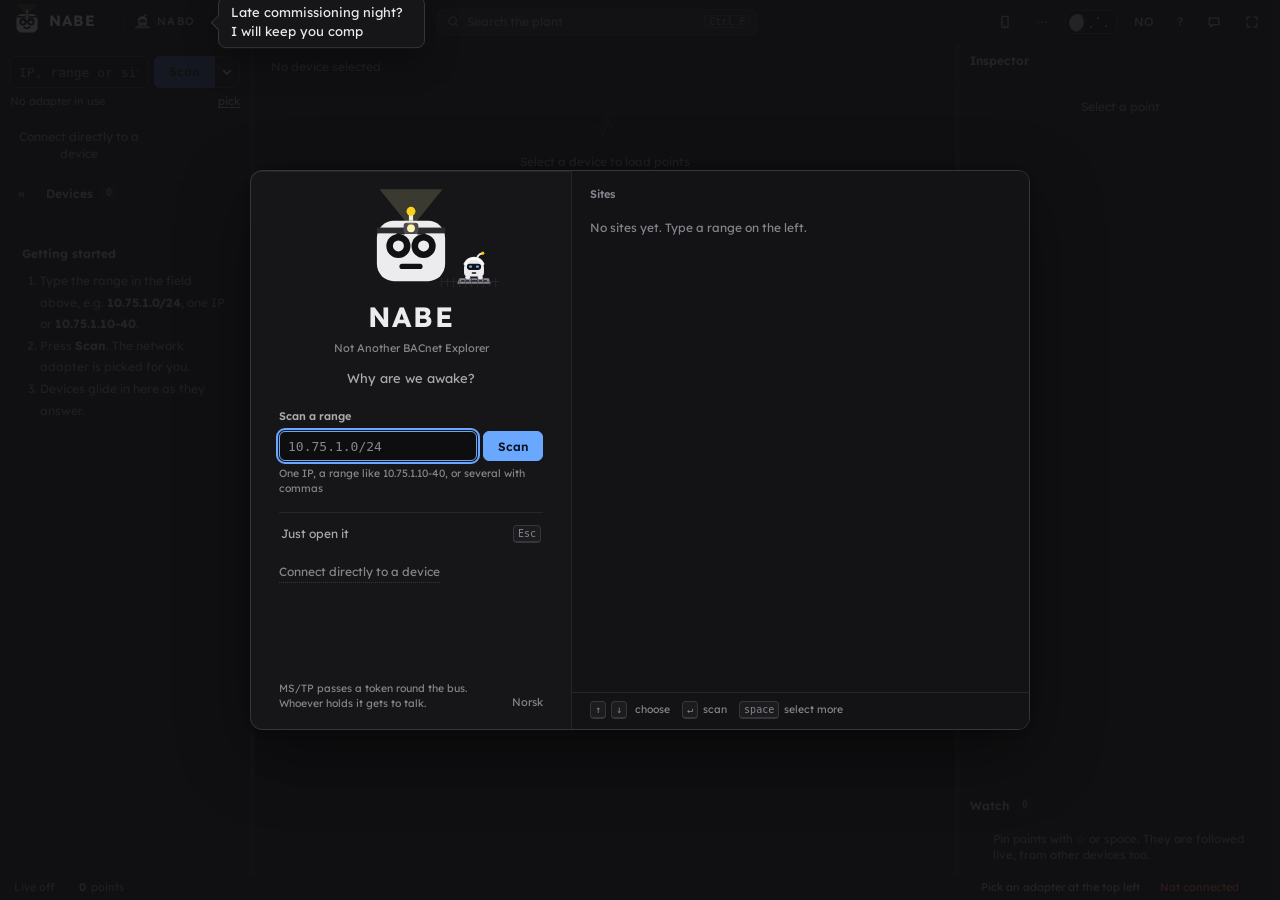
==== commit 6a7f9ee7: "Igangkjøring: FastEL-protokoll leses og fylles ut som kopi, skriving uten prioritet Nytt Igangkjørin" ====
--- a/index.html
+++ b/index.html
@@ -94,6 +94,7 @@
         <div class="menu-kol">
           <div class="menu-gruppe">Overvåk</div>
           <button id="opptakBtn" class="menu-item">Opptak av punkter…</button>
+          <button id="igangBtn" class="menu-item">Igangkjøring…</button>
           <button id="bakoverBtn" class="menu-item">Se bakover…</button>
           <button id="alarmhistBtn" class="menu-item">Mest alarmerende…</button>
           <button id="trafikkBtn" class="menu-item">Trafikklogg…</button>
@@ -561,6 +562,7 @@
 <script src="/js/nabe-pekere.js"></script>
 <script src="/js/nabe-garderobe.js"></script>
 <script src="/js/nabe-opptak.js"></script>
+<script src="/js/nabe-igang.js"></script>
 <script src="/js/nabe-trafikk.js"></script>
 <script src="/js/nabe-forslag.js"></script>
 <script src="/js/nabe-nett.js"></script>
--- a/nabe.css
+++ b/nabe.css
@@ -1295,6 +1295,7 @@
 .wf{display:flex;flex-direction:column;gap:6px;padding:8px 10px}
 .wf-row{display:flex;gap:6px;align-items:center}
 .wf-row .field{flex:1;min-width:0}
+.wf-hint{font-size:10px;line-height:1.55;color:var(--fg-3);padding:0 2px}
 .warn-box{
   font-size:10px;color:var(--warn);background:color-mix(in srgb,var(--warn) 8%,transparent);
   border:1px solid color-mix(in srgb,var(--warn) 25%,transparent);border-radius:var(--radius);padding:5px 7px;line-height:1.4;
@@ -1351,6 +1352,9 @@
 .gs-close:focus-visible{outline:2px solid var(--accent);outline-offset:2px}
 .gs-close .lbl{font-size:11px}
 .gs-meta{padding:6px 12px;font-size:10px;color:var(--fg-3);border-bottom:1px solid var(--line)}
+.gs-meta:has(.gs-eks){display:flex;align-items:center;justify-content:space-between;gap:12px}
+.gs-eks{flex:none;height:22px;padding:0 10px;border:1px solid var(--accent-edge);border-radius:var(--radius);background:none;color:var(--accent);font:inherit;font-size:11px;cursor:pointer}
+.gs-eks:hover,.gs-eks:focus-visible{background:var(--accent-dim)}
 
 /* ---------- background picture ---------- */
 #bgLag,#bgScrim{position:fixed;inset:0;z-index:0;pointer-events:none}
@@ -5080,6 +5084,42 @@
 .statusbar.sb-ny #sbSim{color:var(--warn);font-weight:600;letter-spacing:.08em;font-size:10px;cursor:pointer}
 .tr-modal{width:min(1000px,96vw)}
 .op-modal.op-bred{width:min(640px,94vw)}
+/* Igangkjøring: IO-lista mot enheten, med avkrysning */
+.ig-modal{width:min(900px,95vw)}
+.ig-kropp{padding:14px 16px 16px;display:flex;flex-direction:column;gap:12px;max-height:calc(100vh - 140px)}
+.ig-prot{display:flex;align-items:center;gap:8px;flex-wrap:wrap}
+.ig-protnavn{max-width:260px;overflow:hidden;text-overflow:ellipsis;white-space:nowrap}
+.ig-prot .field{width:auto;min-width:140px}
+.ig-fyll{border-top:1px solid var(--line);padding-top:10px}
+.ig-fyll summary{cursor:pointer;font-size:12px;color:var(--fg-2)}
+.ig-fyll[open] summary{margin-bottom:10px}
+.ig-fyllrad{display:flex;gap:12px;margin-bottom:8px}
+.ig-fyllrad label{display:flex;flex-direction:column;gap:4px;font-size:11px;color:var(--fg-3);flex:1}
+.ig-fyllrad label:first-child{flex:0 0 110px}
+.ig-valg{display:flex;align-items:flex-start;gap:8px;font-size:12px;color:var(--fg-2);margin:6px 0;line-height:1.4}
+.ig-valg input{margin-top:2px}
+.ig-lista summary{cursor:pointer;font-size:12px;color:var(--fg-2)}
+.ig-lista textarea{width:100%;margin:8px 0;font-family:var(--mono);font-size:11px;resize:vertical;box-sizing:border-box}
+.ig-fil{cursor:pointer}
+.ig-filtre{display:flex;flex-wrap:wrap;gap:6px}
+.ig-chip{font:inherit;font-size:12px;color:var(--fg-2);background:none;border:1px solid var(--line-2);border-radius:99px;padding:3px 11px;cursor:pointer}
+.ig-chip b{font-weight:500;color:var(--fg-3);margin-left:2px}
+.ig-chip:hover{background:var(--hover)}
+.ig-chip.paa{color:var(--accent);border-color:var(--accent-edge);background:var(--accent-dim)}
+.ig-kropp{overflow:hidden}
+.ig-kropp>*{flex:none}
+.ig-kropp>.ig-tabell{flex:1 1 auto;min-height:120px;overflow:auto}
+.ig-art{white-space:normal!important;overflow:visible!important;text-overflow:clip!important}
+.ig-tabell{overflow:auto;min-height:120px}
+.ig-navn small,.ig-art small,.ig-sjekk small{display:block;margin-top:1px}
+.ig-navn a{cursor:pointer;color:var(--fg-1)}
+.ig-navn a:hover{color:var(--accent)}
+.ig-art.funn{color:var(--warn)}
+.ig-sjekk{white-space:nowrap}
+.ig-k{font:inherit;font-size:11px;height:22px;padding:0 9px;margin-right:4px;color:var(--fg-2);background:none;border:1px solid var(--line-2);border-radius:var(--radius);cursor:pointer}
+.ig-k:hover{background:var(--hover)}
+.ig-k.ok{color:var(--accent);border-color:var(--accent-edge);background:var(--accent-dim)}
+.ig-k.avvik{color:var(--warn);border-color:var(--warn);background:none}
 .pe-rad{display:flex;flex-direction:column;gap:2px;padding:8px 0;border-bottom:1px solid var(--line);font-size:12px}
 .pe-rad.sloyfe .pe-dom,.pe-rad.ulik .pe-dom{color:var(--warn)}
 .pe-dom{color:var(--fg-2)}
@@ -5546,8 +5586,8 @@
 .tp-nett{fill:none;stroke:var(--line-2);stroke-width:1.4}
 .tp-nett.paa{stroke:color-mix(in srgb,var(--fg-3) 65%,var(--line))}
 .tp-nett.ledig{stroke-dasharray:3 5}
-.tp-flyt{fill:none;stroke:var(--fg-3);stroke-width:2.4;stroke-linecap:round;stroke-dasharray:1 12;animation:tp-flyt 1.6s linear infinite}
-.tp-s{fill:none;stroke-width:2.2;stroke-linecap:round;stroke-dasharray:1.5 10;animation:tp-flyt 1.4s linear infinite}
+.tp-flyt{fill:none;stroke:var(--fg-3);stroke-width:2.4;stroke-linecap:round;stroke-dasharray:1 12;animation:tp-flyt 1.6s steps(16) infinite}
+.tp-s{fill:none;stroke-width:2.2;stroke-linecap:round;stroke-dasharray:1.5 10;animation:tp-flyt 1.4s steps(14) infinite}
 .tp-s.p-bacnet{stroke:var(--prot-bacnet)}.tp-s.p-modbus{stroke:var(--prot-modbus)}.tp-s.p-knx{stroke:var(--prot-knx)}
 @keyframes tp-flyt{to{stroke-dashoffset:-23}}
 .tp-skanner .tp-s,.tp-skanner .tp-flyt{animation-duration:.45s}
@@ -5719,11 +5759,23 @@
 .tp-start .tp-modal .tp-status,.tp-start .tp-modal .tp-graf-svg{animation:tp-fade .35s ease both}
 .tp-start .tp-modal .tp-sted:nth-child(2),.tp-start .tp-modal .tp-srad:nth-child(2){animation-delay:.07s}.tp-start .tp-modal .tp-sted:nth-child(n+3),.tp-start .tp-modal .tp-srad:nth-child(n+3){animation-delay:.14s}
 .tp-graf-f path{vector-effect:non-scaling-stroke}
+/* Rennende prikker i kartet: en rotert stripe som glir på transform (ikke SVG), så det går på samlerlaget */
+.tp-flyt-lag{display:none;position:absolute;inset:0;overflow:hidden;pointer-events:none;z-index:0}
+.tp-spredt .tp-flyt-lag{display:block}
+.tp-flyt-inn{position:absolute;inset:0}
+#tpGraf,#tpGrafF{overflow:visible;will-change:transform}
+.tp-fl{position:absolute;left:0;top:-1.4px;height:2.8px;transform-origin:0 50%;overflow:hidden;--c:var(--fg-3)}
+.tp-fl.p-bacnet{--c:var(--prot-bacnet)}.tp-fl.p-modbus{--c:var(--prot-modbus)}.tp-fl.p-knx{--c:var(--prot-knx)}
+.tp-fl>i{display:block;width:calc(100% + 17px);height:100%;background:repeating-linear-gradient(90deg,var(--c) 0 2.8px,transparent 2.8px 17px);animation:tp-fl-glid 1.2s linear infinite}
+@keyframes tp-fl-glid{to{transform:translateX(-17px)}}
+.tp-skanner .tp-fl>i{animation-duration:.5s}
+.tp-stille .tp-fl>i{animation:none}
+.tp-flyt-lag.fokus [data-s]:not(.hel){opacity:.16;transition:opacity .25s}
+.tp-flyt-lag.fokus .hel{opacity:1}
 .tp-graf-f{pointer-events:none;z-index:0}
 #tpGraf{z-index:1}
-.tp-graf-f,#tpGraf{will-change:transform}
 .tp-graf-svg .tp-nett{stroke-width:1.6px}
-.tp-graf-svg .tp-flyt{stroke-width:2.8px;stroke-dasharray:2 15;animation:tp-flyt-px 1.2s linear infinite;stroke:var(--fg-3)}
+.tp-graf-svg .tp-flyt{stroke-width:2.8px;stroke-dasharray:2 15;animation:tp-flyt-px 1.2s steps(12) infinite;stroke:var(--fg-3)}
 .tp-graf-svg .tp-flyt.p-bacnet{stroke:var(--prot-bacnet)}.tp-graf-svg .tp-flyt.p-modbus{stroke:var(--prot-modbus)}.tp-graf-svg .tp-flyt.p-knx{stroke:var(--prot-knx)}
 .tp-skanner .tp-graf-svg .tp-flyt{animation-duration:.5s}
 @keyframes tp-flyt-px{to{stroke-dashoffset:-34}}
@@ -6301,6 +6353,14 @@
 .vgroup-name .lev-ikon{--lh:15px;max-width:80px}
 .dev-lev .lev-ikon{--lh:11px;max-width:54px}
 .lev-ikon:hover{opacity:1}
+/* Logo over protokollnavnet i spredt visning, med samme synlighet som navnet */
+.tp-graf-svg .tp-gs .tp-fo{display:none;overflow:visible;pointer-events:none}
+.tp-graf-svg.n-proto .tp-gs .tp-fo{display:block}
+.tp-fo-i{display:flex;justify-content:center;align-items:flex-end;height:100%}
+.tp-fo .lev-ikon{--lh:13px;max-width:100px;color:var(--fg-2)}
+.tp-lev .lev-ikon{--lh:12px;max-width:64px}
+.tp-levh .lev-ikon{--lh:11px;max-width:56px;vertical-align:-1px}
+.tp-d-h + * .lev-ikon,.tp-detalj .lev-ikon{--lh:11px;max-width:54px}
 /* Systemtagger: hvilke systemer en enhet har punkter i. Tekst og ramme, ingen farge som bærer noe. */
 .dev-l3{display:block;margin-top:5px}
 .systags{display:flex;flex-wrap:wrap;gap:4px}
